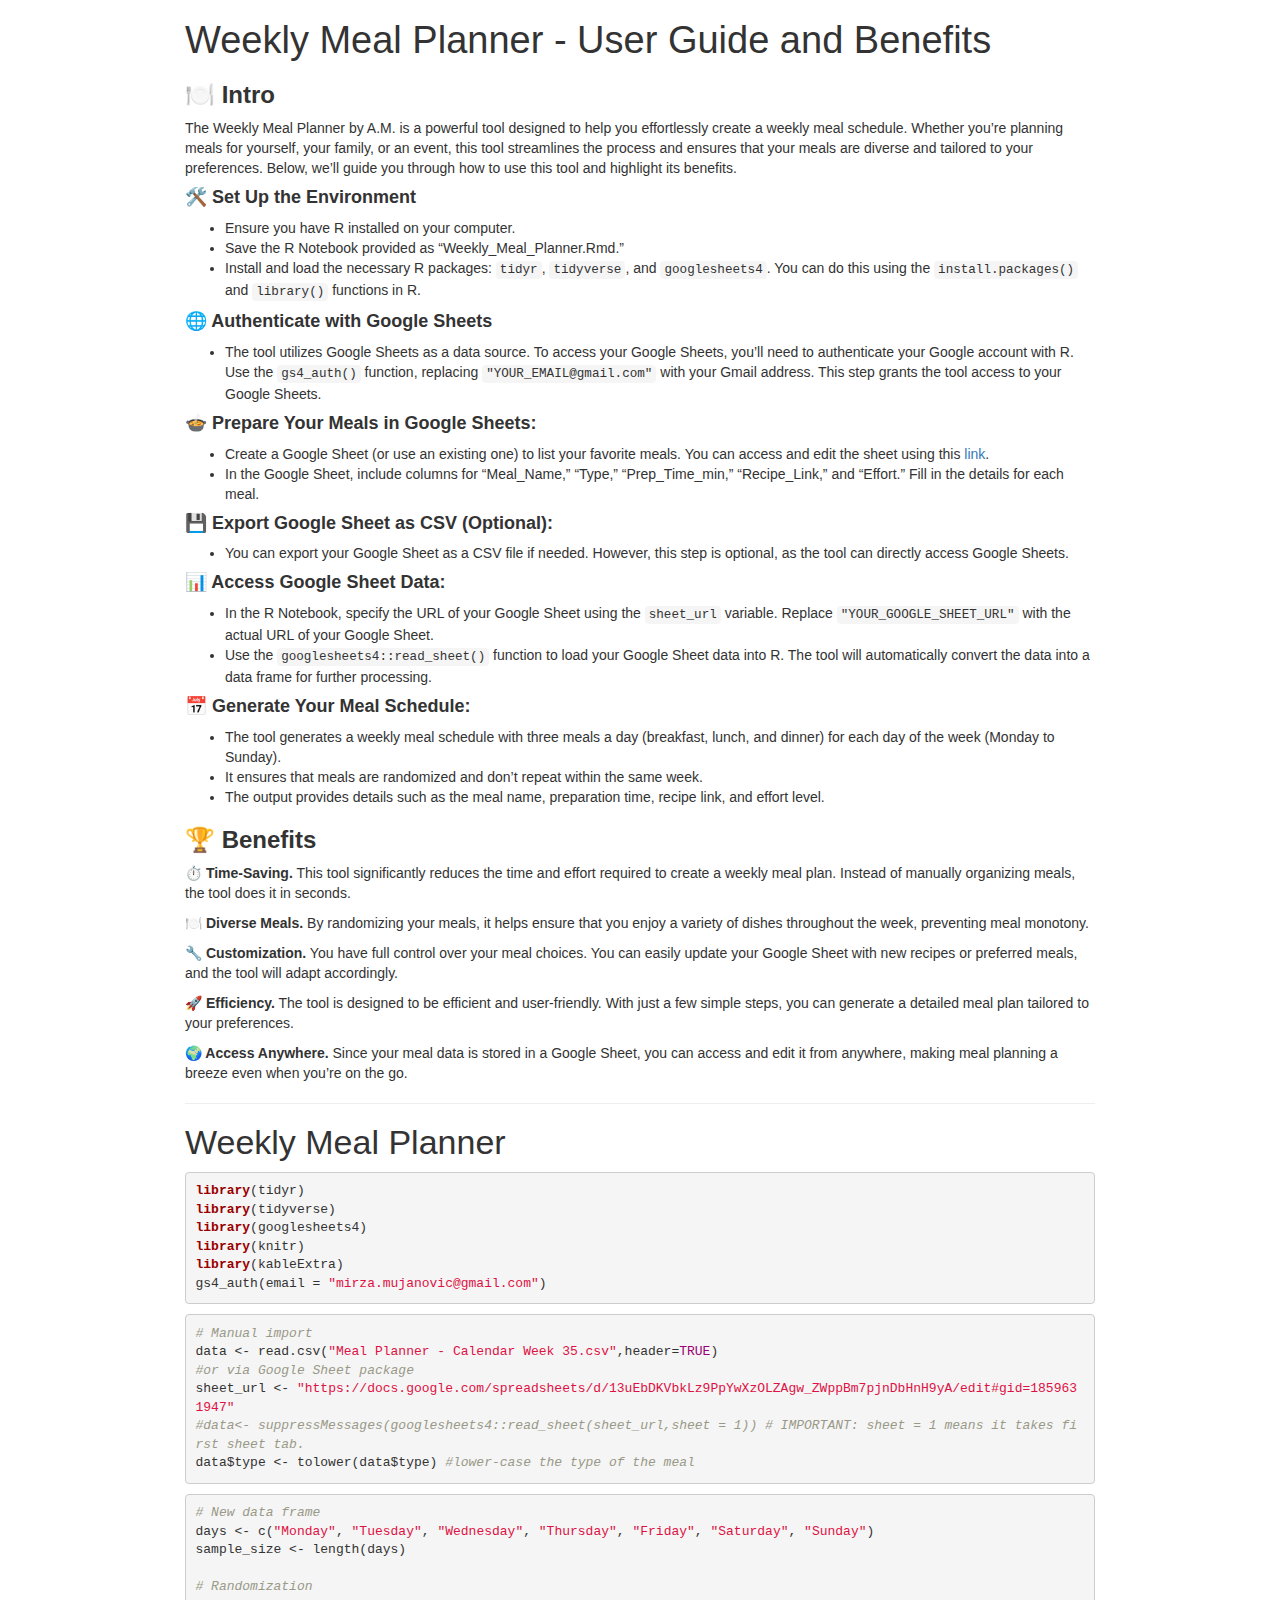
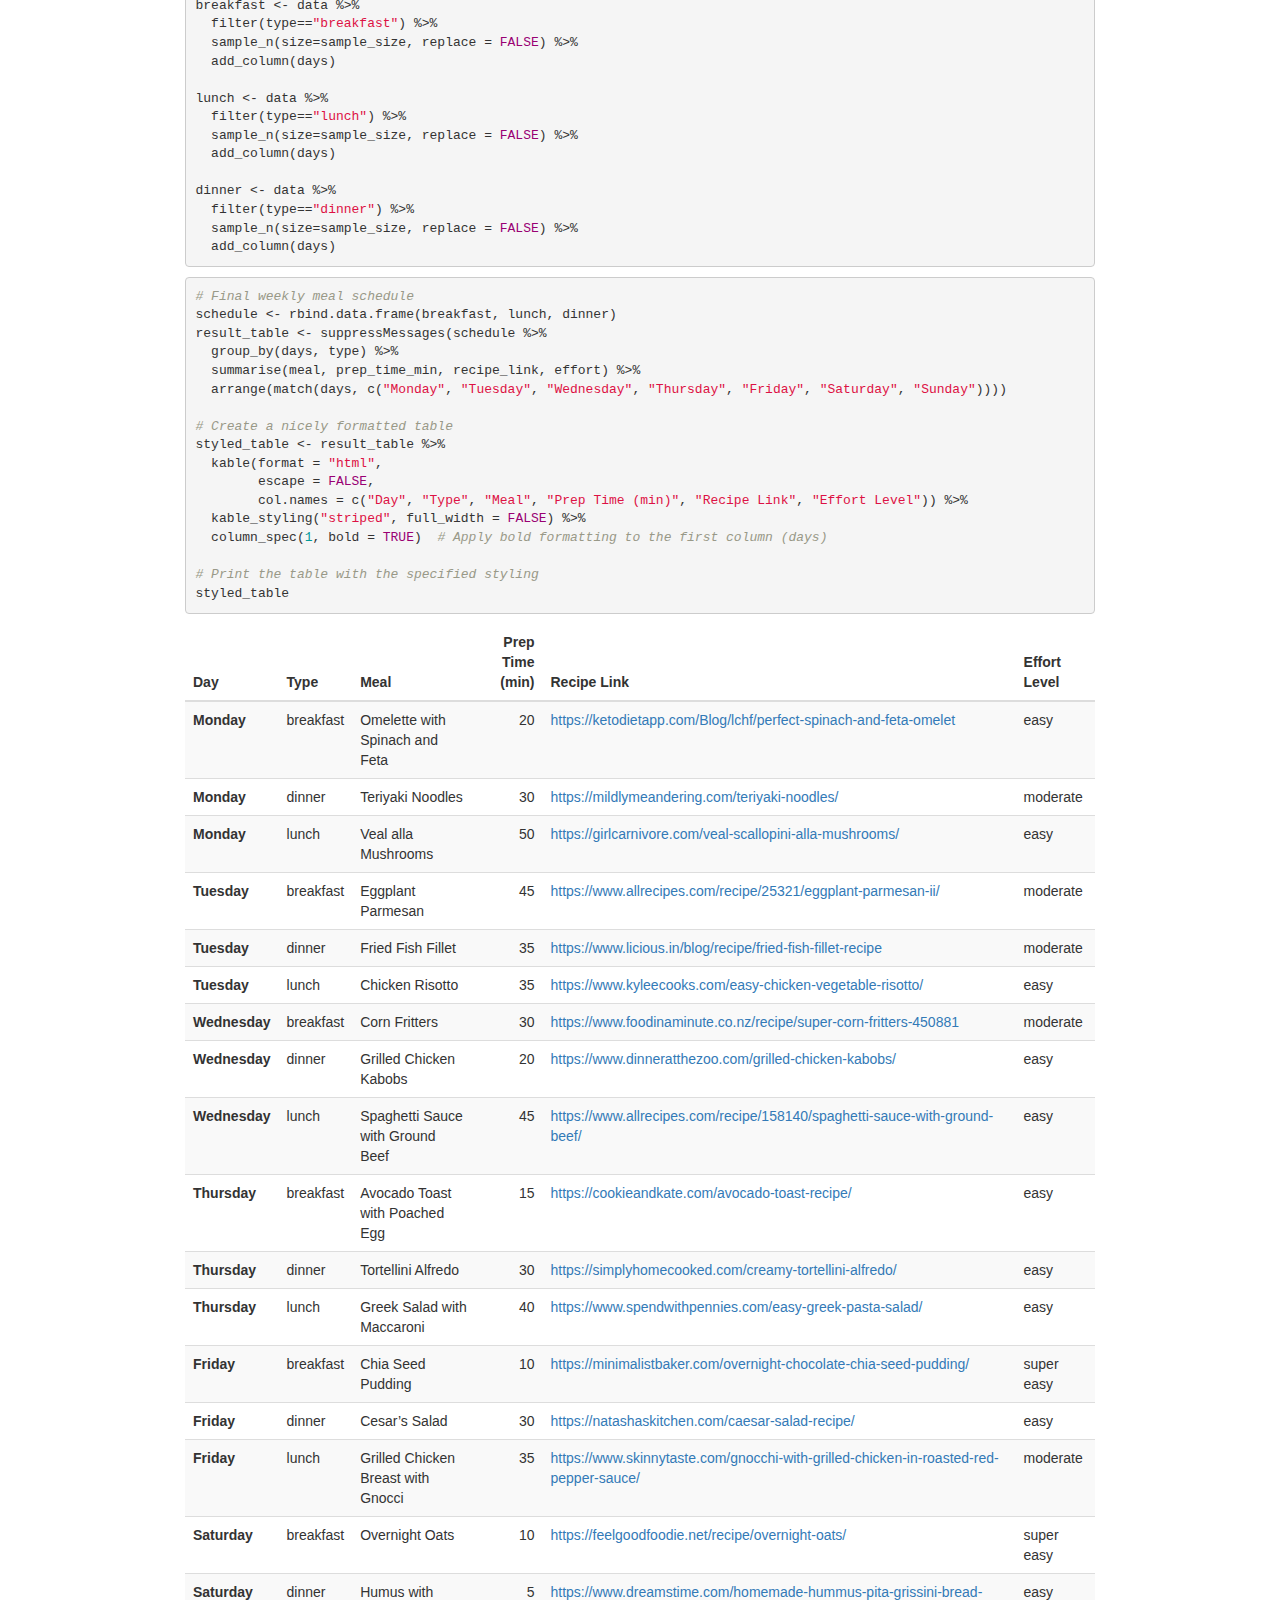
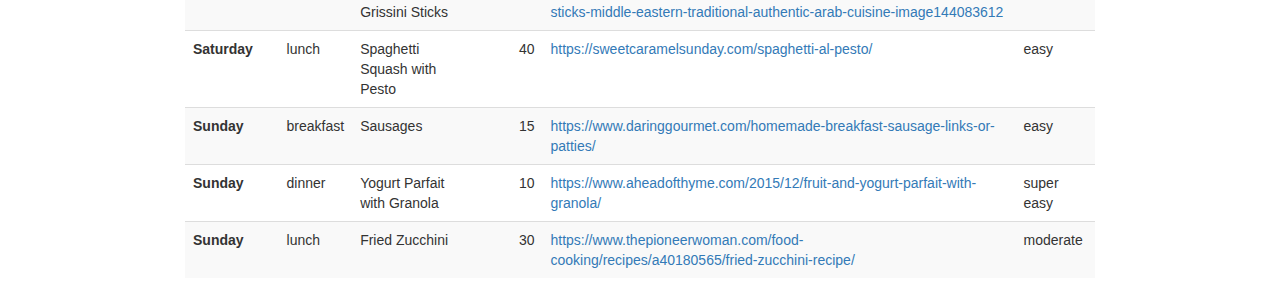
==== index.html @ a5f1bc2e "update" ====
<!DOCTYPE html>

<html>

<head>

<meta charset="utf-8" />
<meta name="generator" content="pandoc" />
<meta http-equiv="X-UA-Compatible" content="IE=EDGE" />




<title>Weekly Meal Planner - User Guide and Benefits</title>

<script src="[data-uri]"></script>
<script src="[data-uri]"></script>
<meta name="viewport" content="width=device-width, initial-scale=1" />
<link href="data:text/css,html%7Bfont%2Dfamily%3Asans%2Dserif%3B%2Dwebkit%2Dtext%2Dsize%2Dadjust%3A100%25%3B%2Dms%2Dtext%2Dsize%2Dadjust%3A100%25%7Dbody%7Bmargin%3A0%7Darticle%2Caside%2Cdetails%2Cfigcaption%2Cfigure%2Cfooter%2Cheader%2Chgroup%2Cmain%2Cmenu%2Cnav%2Csection%2Csummary%7Bdisplay%3Ablock%7Daudio%2Ccanvas%2Cprogress%2Cvideo%7Bdisplay%3Ainline%2Dblock%3Bvertical%2Dalign%3Abaseline%7Daudio%3Anot%28%5Bcontrols%5D%29%7Bdisplay%3Anone%3Bheight%3A0%7D%5Bhidden%5D%2Ctemplate%7Bdisplay%3Anone%7Da%7Bbackground%2Dcolor%3Atransparent%7Da%3Aactive%2Ca%3Ahover%7Boutline%3A0%7Dabbr%5Btitle%5D%7Bborder%2Dbottom%3A1px%20dotted%7Db%2Cstrong%7Bfont%2Dweight%3A700%7Ddfn%7Bfont%2Dstyle%3Aitalic%7Dh1%7Bmargin%3A%2E67em%200%3Bfont%2Dsize%3A2em%7Dmark%7Bcolor%3A%23000%3Bbackground%3A%23ff0%7Dsmall%7Bfont%2Dsize%3A80%25%7Dsub%2Csup%7Bposition%3Arelative%3Bfont%2Dsize%3A75%25%3Bline%2Dheight%3A0%3Bvertical%2Dalign%3Abaseline%7Dsup%7Btop%3A%2D%2E5em%7Dsub%7Bbottom%3A%2D%2E25em%7Dimg%7Bborder%3A0%7Dsvg%3Anot%28%3Aroot%29%7Boverflow%3Ahidden%7Dfigure%7Bmargin%3A1em%2040px%7Dhr%7Bheight%3A0%3B%2Dwebkit%2Dbox%2Dsizing%3Acontent%2Dbox%3B%2Dmoz%2Dbox%2Dsizing%3Acontent%2Dbox%3Bbox%2Dsizing%3Acontent%2Dbox%7Dpre%7Boverflow%3Aauto%7Dcode%2Ckbd%2Cpre%2Csamp%7Bfont%2Dfamily%3Amonospace%2Cmonospace%3Bfont%2Dsize%3A1em%7Dbutton%2Cinput%2Coptgroup%2Cselect%2Ctextarea%7Bmargin%3A0%3Bfont%3Ainherit%3Bcolor%3Ainherit%7Dbutton%7Boverflow%3Avisible%7Dbutton%2Cselect%7Btext%2Dtransform%3Anone%7Dbutton%2Chtml%20input%5Btype%3Dbutton%5D%2Cinput%5Btype%3Dreset%5D%2Cinput%5Btype%3Dsubmit%5D%7B%2Dwebkit%2Dappearance%3Abutton%3Bcursor%3Apointer%7Dbutton%5Bdisabled%5D%2Chtml%20input%5Bdisabled%5D%7Bcursor%3Adefault%7Dbutton%3A%3A%2Dmoz%2Dfocus%2Dinner%2Cinput%3A%3A%2Dmoz%2Dfocus%2Dinner%7Bpadding%3A0%3Bborder%3A0%7Dinput%7Bline%2Dheight%3Anormal%7Dinput%5Btype%3Dcheckbox%5D%2Cinput%5Btype%3Dradio%5D%7B%2Dwebkit%2Dbox%2Dsizing%3Aborder%2Dbox%3B%2Dmoz%2Dbox%2Dsizing%3Aborder%2Dbox%3Bbox%2Dsizing%3Aborder%2Dbox%3Bpadding%3A0%7Dinput%5Btype%3Dnumber%5D%3A%3A%2Dwebkit%2Dinner%2Dspin%2Dbutton%2Cinput%5Btype%3Dnumber%5D%3A%3A%2Dwebkit%2Douter%2Dspin%2Dbutton%7Bheight%3Aauto%7Dinput%5Btype%3Dsearch%5D%7B%2Dwebkit%2Dbox%2Dsizing%3Acontent%2Dbox%3B%2Dmoz%2Dbox%2Dsizing%3Acontent%2Dbox%3Bbox%2Dsizing%3Acontent%2Dbox%3B%2Dwebkit%2Dappearance%3Atextfield%7Dinput%5Btype%3Dsearch%5D%3A%3A%2Dwebkit%2Dsearch%2Dcancel%2Dbutton%2Cinput%5Btype%3Dsearch%5D%3A%3A%2Dwebkit%2Dsearch%2Ddecoration%7B%2Dwebkit%2Dappearance%3Anone%7Dfieldset%7Bpadding%3A%2E35em%20%2E625em%20%2E75em%3Bmargin%3A0%202px%3Bborder%3A1px%20solid%20silver%7Dlegend%7Bpadding%3A0%3Bborder%3A0%7Dtextarea%7Boverflow%3Aauto%7Doptgroup%7Bfont%2Dweight%3A700%7Dtable%7Bborder%2Dspacing%3A0%3Bborder%2Dcollapse%3Acollapse%7Dtd%2Cth%7Bpadding%3A0%7D%40media%20print%7B%2A%2C%3Aafter%2C%3Abefore%7Bcolor%3A%23000%21important%3Btext%2Dshadow%3Anone%21important%3Bbackground%3A0%200%21important%3B%2Dwebkit%2Dbox%2Dshadow%3Anone%21important%3Bbox%2Dshadow%3Anone%21important%7Da%2Ca%3Avisited%7Btext%2Ddecoration%3Aunderline%7Da%5Bhref%5D%3Aafter%7Bcontent%3A%22%20%28%22%20attr%28href%29%20%22%29%22%7Dabbr%5Btitle%5D%3Aafter%7Bcontent%3A%22%20%28%22%20attr%28title%29%20%22%29%22%7Da%5Bhref%5E%3D%22javascript%3A%22%5D%3Aafter%2Ca%5Bhref%5E%3D%22%23%22%5D%3Aafter%7Bcontent%3A%22%22%7Dblockquote%2Cpre%7Bborder%3A1px%20solid%20%23999%3Bpage%2Dbreak%2Dinside%3Aavoid%7Dthead%7Bdisplay%3Atable%2Dheader%2Dgroup%7Dimg%2Ctr%7Bpage%2Dbreak%2Dinside%3Aavoid%7Dimg%7Bmax%2Dwidth%3A100%25%21important%7Dh2%2Ch3%2Cp%7Borphans%3A3%3Bwidows%3A3%7Dh2%2Ch3%7Bpage%2Dbreak%2Dafter%3Aavoid%7D%2Enavbar%7Bdisplay%3Anone%7D%2Ebtn%3E%2Ecaret%2C%2Edropup%3E%2Ebtn%3E%2Ecaret%7Bborder%2Dtop%2Dcolor%3A%23000%21important%7D%2Elabel%7Bborder%3A1px%20solid%20%23000%7D%2Etable%7Bborder%2Dcollapse%3Acollapse%21important%7D%2Etable%20td%2C%2Etable%20th%7Bbackground%2Dcolor%3A%23fff%21important%7D%2Etable%2Dbordered%20td%2C%2Etable%2Dbordered%20th%7Bborder%3A1px%20solid%20%23ddd%21important%7D%7D%40font%2Dface%7Bfont%2Dfamily%3A%27Glyphicons%20Halflings%27%3Bsrc%3Aurl%28data%3Aapplication%2Fvnd%2Ems%2Dfontobject%3Bbase64%2Cn04AAEFNAAACAAIABAAAAAAABQAAAAAAAAABAJABAAAEAExQAAAAAAAAAAIAAAAAAAAAAAEAAAAAAAAAJxJ%[base64]%2FSEdmjKHUbyow8ATBE40IvWA3vTu8LiABDQ%2BpexwUMcm1SMnNryctQSiI1K5ZnbOlXKmnVV5YvRe6RnNMFNCOs1KNVpn6yZhCJkRtVRNzEufeIq7HgSrcx4S8h%2Fv4vnrrKc6oCNxmSk2uKlZQHBii6iKFoH0746ThvkO1kJHlxjrkxs%2BLWORaDQBEtiYJIR5IB9Bi1UyL4Rmr0BNigNkMzlKQmnofBHviqVzUxwdMb3NdCn69hy%2BpRYVKGVS%2F1tnsqv4LL7wCCPZZAZPT4aCShHjHJVNuXbmMrY5LeQaGnvAkXlVrJgKRAUdFjrWEah9XebPeQMj7KS7DIBAFt8ycgC5PLGUOHSE3ErGZCiViNLL5ZARfywnCoZaKQCu6NuFX42AEeKtKUGnr%2FCm2Cy8tpFhBPMW5Fxi4Qm4TkDWh4IWFDClhU2hRWosUWqcKLlgyXB%2BlSHaWaHiWlBAR8SeSgSPCQxdVQgzUixWKSTrIQEbU94viDctkvX%2BVSjJuUmV8L4CXShI11esnp0pjWNZIyxKHS4wVQ2ime1P4RnhvGw0aDN1OLAXGERsB7buFpFGGBAre4QEQR0HOIO5oYH305G%2BKspT%2FFupEGGafCCwxSe6ZUa%2B073rXHnNdVXE6eWvibUS27XtRzkH838mYLMBmYysZTM0EM3A1fbpCBYFccN1B%2FEnCYu%2FTgCGmr7bMh8GfYL%2BBfcLvB0gRagC09w9elfldaIy%2FhNCBLRgBgtCC7jAF63wLSMAfbfAlEggYU0bUA7ACCJmTDpEmJtI78w4%2FBO7dN7JR7J7ZvbYaUbaILSQsRBiF3HGk5fEg6p9unwLvn98r%2BvnsV%2B372uf1xBLq4qU%2F45fTuqaAP%2BpssmCCCTF0mhEow8ZXZOS8D7Q85JsxZ%2BAzok7B7O%2Ff6J8AzYBySZQB%2FQHYUSA%2BEeQhEWiS6AIQzgcsDiER4MjgMBAWDV4AgQ3g1eBgIdweCQmCjJEMkJ%2BPKRWyFHHmg1Wi%2F6xzUgA0LREoKJChwnQa9B%2B5RQZRB3IlBlkAnxyQNaANwHMowzlYSMCBgnbpzvqpl0iTJNCQidDI9ZrSYNIRBhHtUa5YHMHxyGEik9hDE0AKj72AbTCaxtHPUaKZdAZSnQTyjGqGLsmBStCejApUhg4uBMU6mATujEl%2BKdDPbI6Ag4vLr%2BhjY6lbjBeoLKnZl0UZgRX8gTySOeynZVz1wOq7e1hFGYIq%2BMhrGxDLak0PrwYzSXtcuyhXEhwOYofiW%2BEcI%2Fjw8P6IY6ed%2BetAbuqKp5QIapT77LnAe505lMuqL79a0ut4rWexzFttsOsLDy7zvtQzcq3U1qabe7tB0wHWVXji%2BzDbo8x8HyIRUbXnwUcklFv51fvTymiV%2BMXLSmGH9d9%2BaXpD5X6lao41anWGig7IwIdnoBY2ht%2FpO9mClLo4NdXHAsefqWUKlXJkbqPOFhMoR4aiA1BXqhRNbB2Xwi%2B7u%2FjpAoOpKJ0UX24EsrzMfHXViakCNcKjBxuQX8BO0ZqjJ3xXzf%2B61t2VXOSgJ8xu65QKgtN6FibPmPYsXbJRHHqbgATcSZxBqGiDiU4NNNsYBsKD0MIP%2FOfKnlk%2FLkaid%[base64]%2FgFtuW0wR4cgd%2BZKesSV7QkNE2kw6AV4hoIuC02LGmTomyf8PiO6CZzOTLTPQ%2BHW06H%2Btx%2BbQ8LmDYg1pTFrp2oJXgkZTyeRJZM0C8aE2LpFrNVDuhARsN543%2FFV6klQ6Tv1OoZGXLv0igKrl%2FCmJxRmX7JJbJ998VSIPQRyDBICzl4JJlYHbdql30NvYcOuZ7a10uWRrgoieOdgIm4rlq6vNOQBuqESLbXG5lzdJGHw2m0sDYmODXbYGTfSTGRKpssTO95fothJCjUGQgEL4yKoGAF%2F0SrpUDNn8CBgBcSDQByAeNkCXp4S4Ro2Xh4OeaGRgR66PVOsU8bc6TR5%[base64]%2F1SgRCJ1dk4UdBT7OoyuNgLs0oCd8RnrEIb6QdMxT2QjD4zMrJkfgx5aDMcA4orsTtKCqWb%2FVeyceqa5OGSmB28YwH4rFbkQaLoUN8OQQYnD3w2eXpI4ScQfbCUZiJ4yMOIKLyyTc7BQ4uXUw6Ee6%2FxM%2B4Y67ngNBknxIPwuppgIhFcwJyr6EIj%2BLzNj%2FmfR2vhhRlx0BILZoAYruF0caWQ7YxO66UmeguDREAFHYuC7HJviRgVO6ruJH59h%2FC%2FPkgSle8xNzZJULLWq9JMDTE2fjGE146a1Us6PZDGYle6ldWRqn%2FpdpgHKNGrGIdkRK%2BKPETT9nKT6kLyDI8xd9A1FgWmXWRAIHwZ37WyZHOVyCadJEmMVz0MadMjDrPho%2BEIochkVC2xgGiwwsQ6DMv2P7UXqT4x7CdcYGId2BJQQa85EQKmCmwcRejQ9Bm4oATENFPkxPXILHpMPUyWTI5rjNOsIlmEeMbcOCEqInpXACYQ9DDxmFo9vcmsDblcMtg4tqBerNngkIKaFJmrQAPnq1dEzsMXcwjcHdfdCibcAxxA%2Bq%2Fj9m3LM%2FO7WJka4tSidVCjsvo2lQ%2F2ewyoYyXwAYyr2PlRoR5MpgVmSUIrM3PQxXPbgjBOaDQFIyFMJvx3Pc5RSYj12ySVF9fwFPQu2e2KWVoL9q3Ayv3IzpGHUdvdPdrNUdicjsTQ2ISy7QU3DrEytIjvbzJnAkmANXjAFERA0MUoPF3%2F5KFmW14bBNOhwircYgMqoDpUMcDtCmBE82QM2YtdjVLB4kBuKho%2FbcwQdeboqfQartuU3CsCf%2BcXkgYAqp%2F0Ee3RorAZt0AvvOCSI4JICIlGlsV0bsSid%2FNIEALAAzb6HAgyWHBps6xAOwkJIGcB82CxRQq4sJf3FzA70A%2BTRqcqjEMETCoez3mkPcpnoALs0ugJY8kQwrC%[base64]%2FWDHA60cYFaI%2FPjpzquUqdaYGcIq%2BmLez3WLFFCtNBN2QJcrlcoELgiPku5R5dSlJFaCEqEZle1AQzAKC%2B1SotMcBNyQUFuRHRF6OlimSBgjZeTBCwLyc6A%2BP%2FoFRchXTz5ADknYJHxzrJ5pGuIKRQISU6WyKTBBjD8WozmVYWIsto1AS5rxzKlvJu4E%2FvwOiKxRtCWsDM%2BeTHUrmwrCK5BIfMzGkD%2B0Fk5LzBs0jMYXktNDblB06LMNJ09U8pzSLmo14MS0OMjcdrZ31pyQqxJJpRImlSvfYAK8inkYU52QY2FPEVsjoWewpwhRp5yAuNpkqhdb7ku9Seefl2D0B8SMTFD90xi4CSOwwZy9IKkpMtI3FmFUg3%2FkFutpQGNc3pCR7gvC4sgwbupDu3DyEN%2BW6YGLNM21jpB49irxy9BSlHrVDlnihGKHwPrbVFtc%2Bh1rVQKZduxIyojccZIIcOCmhEnC7UkY68WXKQgLi2JCDQkQWJRQuk60hZp0D3rtCTINSeY9Ej2kIKYfGxwOs4j9qMM7fYZiipzgcf7TamnehqdhsiMiCawXnz4xAbyCkLAx5EGbo3Ax1u3dUIKnTxIaxwQTHehPl3V491H0%2BbC5zgpGz7Io%2BmjdhKlPJ01EeMpM7UsRJMi1nGjmJg35i6bQBAAxjO%2FENJubU2mg3ONySEoWklCwdABETcs7ck3jgiuU9pcKKpbgn%2B3YlzV1FzIkB6pmEDOSSyDfPPlQskznctFji0kpgZjW5RZe6x9kYT4KJcXg0bNiCyif%2BpZACCyRMmYsfiKmN9tSO65F0R2OO6ytlEhY5Sj6uRKfFxw0ijJaAx%2Fk3QgnAFSq27%2F2i4GEBA%2BUvTJKK%2F9eISNvG46Em5RZfjTYLdeD8kdXHyrwId%2FDQZUaMCY4gGbke2C8vfjgV%2FY9kkRQOJIn%2FxM9INZSpiBnqX0Q9GlQPpPKAyO5y%2BW5NMPSRdBCUlmuxl40ZfMCnf2Cp044uI9WLFtCi4YVxKjuRCOBWIb4XbIsGdbo4qtMQnNOQz4XDSui7W%2FN6l54qOynCqD3DpWQ%2BmpD7C40D8BZEWGJX3tlAaZBMj1yjvDYKwCJBa201u6nBKE5UE%2B7QSEhCwrXfbRZylAaAkplhBWX50dumrElePyNMRYUrC99UmcSSNgImhFhDI4BXjMtiqkgizUGCrZ8iwFxU6fQ8GEHCFdLewwxYWxgScAYMdMLmcZR6b7rZl95eQVDGVoUKcRMM1ixXQtXNkBETZkVVPg8LoSrdetHzkuM7DjZRHP02tCxA1fmkXKF3VzfN1pc1cv%2F8lbTIkkYpqKM9VOhp65ktYk%2BQ46myFWBapDfyWUCnsnI00QTBQmuFjMZTcd0V2NQ768Fhpby04k2IzNR1wKabuGJqYWwSly6ocMFGTeeI%2BejsWDYgEvr66QgqdcIbFYDNgsm0x9UHY6SCd5%2B7tpsLpKdvhahIDyYmEJQCqMqtCF6UlrE5GXRmbu%[base64]%2FiOmsLtHSWNUWEGk9hScMPShasUA1AcHOtRZlqMeQ0OzYS9vQvYUjOLrzP07BUAFikcJNMi7gIxEw4pL1G54TcmmmoAQ5s7TGWErJZ2Io4yQ0ljRYhL8H5e62oDtLF8aDpnIvZ5R3GWJyAugdiiJW9hQAVTsnCBHhwu7rkBlBX6r3b7ejEY0k5GGeyKv66v%2B6dg7mcJTrWHbtMywbedYqCQ0FPwoytmSWsL8WTtChZCKKzEF7vP6De4x2BJkkniMgSdWhbeBSLtJZR9CTHetK1xb34AYIJ37OegYIoPVbXgJ%2FqDQK%2BbfCtxQRVKQu77WzOoM6SGL7MaZwCGJVk46aImai9fmam%2BWpHG%2B0BtQPWUgZ7RIAlPq6lkECUhZQ2gqWkMYKcYMYaIc4gYCDFHYa2d1nzp3%2BJ1eCBay8IYZ0wQRKGAqvCuZ%2FUgbQPyllosq%2BXtfKIZOzmeJqRazpmmoP%2F76YfkjzV2NlXTDSBYB04SVlNQsFTbGPk1t%2FI4Jktu0XSgifO2ozFOiwd%2F0SssJDn0dn4xqk4GDTTKX73%2FwQyBLdqgJ%2BWx6AQaba3BA9CKEzjtQYIfAsiYamapq80LAamYjinlKXUkxdpIDk0puXUEYzSalfRibAeDAKpNiqQ0FTwoxuGYzRnisyTotdVTclis1LHRQCy%2FqqL8oUaQzWRxilq5Mi0IJGtMY02cGLD69vGjkj3p6pGePKI8bkBv5evq8SjjyU04vJR2cQXQwSJyoinDsUJHCQ50jrFTT7yRdbdYQMB3MYCb6uBzJ9ewhXYPAIZSXfeEQBZZ3GPN3Nbhh%2FwkvAJLXnQMdi5NYYZ5GHE400GS5rXkOZSQsdZgIbzRnF9ueLnsfQ47wHAsirITnTlkCcuWWIUhJSbpM3wWhXNHvt2xUsKKMpdBSbJnBMcihkoDqAd1Zml%2FR4yrzow1Q2A5G%2Bkzo%2FRhRxQS2lCSDRV8LlYLBOOoo1bF4jwJAwKMK1tWLHlu9i0j4Ig8qVm6wE1DxXwAwQwsaBWUg2pOOol2dHxyt6npwJEdLDDVYyRc2D0HbcbLUJQj8gPevQBUBOUHXPrsAPBERICpnYESeu2OHotpXQxRGlCCtLdIsu23MhZVEoJg8Qumj%2FUMMc34IBqTKLDTp76WzL%2FdMjCxK7MjhiGjeYAC%2Fkj%2FjY%2FRde7hpSM1xChrog6yZ7OWTuD56xBJnGFE%2BpT2ElSyCnJcwVzCjkqeNLfMEJqKW0G7OFIp0G%2B9mh50I9o8k1tpCY0xYqFNIALgIfc2me4n1bmJnRZ89oepgLPT0NTMLNZsvSCZAc3TXaNB07vail36%2FdBySis4m9%2FDR8izaLJW6bWCkVgm5T%2Bius3ZXq4xI%2BGnbveLbdRwF2mNtsrE0JjYc1AXknCOrLSu7Te%2Fr4dPYMCl5qtiHNTn%2BTPbh1jCBHH%2BdMJNhwNgs3nT%2BOhQoQ0vYif56BMG6WowAcHR3DjQolxLzyVekHj00PBAaW7IIAF1EF%2BuRIWyXjQMAs2chdpaKPNaB%2BkSezYt0%2BCA04sOg5vx8Fr7Ofa9sUv87h7SLAUFSzbetCCZ9pmyLt6l6%2FTzoA1%2FZBG9bIUVHLAbi%2FkdBFgYGyGwRQGBpkqCEg2ah9UD6EedEcEL3j4y0BQQCiExEnocA3SZboh%2Bepgd3YsOkHskZwPuQ5OoyA0fTA5AXrHcUOQF%2BzkJHIA7PwCDk1gGVmGUZSSoPhNf%2BTklauz98QofOlCIQ%2FtCD4dosHYPqtPCXB3agggQQIqQJsSkB%2Bqn0rkQ1toJjON%2FOtCIB9RYv3PqRA4C4U68ZMlZn6BdgEvi2ziU%2BTQ6NIw3ej%2BAtDwMGEZk7e2IjxUWKdAxyaw9OCwSmeADTPPleyk6UhGDNXQb%2B%2BW6Uk4q6F7%2Frg6WVTo82IoCxSIsFDrav4EPHphD3u4hR53WKVvYZUwNCCeM4PMBWzK%2BEfIthZOkuAwPo5C5jgoZgn6dUdvx5rIDmd58cXXdKNfw3l%2BwM2UjgrDJeQHhbD7HW2QDoZMCujgIUkk5Fg8VCsdyjOtnGRx8wgKRPZN5dR0zPUyfGZFVihbFRniXZFOZGKPnEQzU3AnD1KfR6weHW2XS6KbPJxUkOTZsAB9vTVp3Le1F8q5l%2BDMcLiIq78jxAImD2pGFw0VHfRatScGlK6SMu8leTmhUSMy8Uhdd6xBiH3Gdman4tjQGLboJfqz6fL2WKHTmrfsKZRYX6BTDjDldKMosaSTLdQS7oDisJNqAUhw1PfTlnacCO8vl8706Km1FROgLDmudzxg%2BEWTiArtHgLsRrAXYWdB0NmToNCJdKm0KWycZQqb%2BMw76Qy29iQ5up%2FX7oyw8QZ75kP5F6iJAJz6KCmqxz8fEa%2FxnsMYcIO%2FvEkGRuMckhr4rIeLrKaXnmIzlNLxbFspOphkcnJdnz%2FChp%2FVlpj2P7jJQmQRwGnltkTV5dbF9fE3%2FfxoSqTROgq9wFUlbuYzYcasE0ouzBo%2BdDCDzxKAfhbAZYxQiHrLzV2iVexnDX%2FQnT1fsT%2Fxuhu1ui5qIytgbGmRoQkeQooO8eJNNZsf0iALur8QxZFH0nCMnjerYQqG1pIfjyVZWxhVRznmmfLG00BcBWJE6hzQWRyFknuJnXuk8A5FRDCulwrWASSNoBtR%2BCtGdkPwYN2o7DOw%2FVGlCZPusRBFXODQdUM5zeHDIVuAJBLqbO%2Ff9Qua%2BpDqEPk230Sob9lEZ8BHiCorjVghuI0lI4JDgHGRDD%2FprQ84B1pVGkIpVUAHCG%2Biz3Bn3qm2AVrYcYWhock4jso5%2BJ7HfHVj4WMIQdGctq3psBCVVzupQOEioBGA2Bk%2BUILT7%2BVoX5mdxxA5fS42gISQVi%2FHTzrgMxu0fY6hE1ocUwwbsbWcezrY2n6S8%2F6cxXkOH4prpmPuFoikTzY7T85C4T2XYlbxLglSv2uLCgFv8Quk%2FwdesUdWPeHYIH0R729JIisN9Apdd4eB10aqwXrPt%2BSu9mA8k8n1sjMwnfsfF2j3jMUzXepSHmZ%2FBfqXvzgUNQQWOXO8YEuFBh4QTYCkOAPxywpYu1VxiDyJmKVcmJPGWk%2Fgc3Pov02StyYDahwmzw3E1gYC9wkupyWfDqDSUMpCTH5e5N8B%2F%2FlHiMuIkTNw4USHrJU67bjXGqNav6PBuQSoqTxc8avHoGmvqNtXzIaoyMIQIiiUHIM64cXieouplhNYln7qgc4wBVAYR104kO%2BCvKqsg4yIUlFNThVUAKZxZt1XA34h3TCUUiXVkZ0w8Hh2R0Z5L0b4LZvPd%2Fp1gi%2F07h8qfwHrByuSxglc9cI4QIg2oqvC%2Fqm0i7tjPLTgDhoWTAKDO2ONW5oe%2B%2FeKB9vZB8K6C25yCZ9RFVMnb6NRdRjyVK57CHHSkJBfnM2%2Fj4ODUwRkqrtBBCrDsDpt8jhZdXoy%2F1BCqw3sSGhgGGy0a5Jw6BP%2FTExoCmNFYjZl248A0osgPyGEmRA%2BfAsqPVaNAfytu0vuQJ7rk3J4kTDTR2AlCHJ5cls26opZM4w3jMULh2YXKpcqGBtuleAlOZnaZGbD6DHzMd6i2oFeJ8z9XYmalg1Szd%2FocZDc1C7Y6vcALJz2lYnTXiWEr2wawtoR4g3jvWUU2Ngjd1cewtFzEvM1NiHZPeLlIXFbBPawxNgMwwAlyNSuGF3zizVeOoC9bag1qRAQKQE%2FEZBWC2J8mnXAN2aTBboZ7HewnObE8CwROudZHmUM5oZ%2FUgd%2FJZQK8lvAm43uDRAbyW8gZ%2BZGq0EVerVGUKUSm%2FIdn8AQHdR4m7bue88WBwft9mSCeMOt1ncBwziOmJYI2ZR7ewNMPiCugmSsE4EyQ%2BQATJG6qORMGd4snEzc6B4shPIo4G1T7PgSm8PY5eUkPdF8JZ0VBtadbHXoJgnEhZQaODPj2gpODKJY5Yp4DOsLBFxWbvXN755KWylJm%2BoOd4zEL9Hpubuy2gyyfxh8oEfFutnYWdfB8PdESLWYvSqbElP9qo3u6KTmkhoacDauMNNjj0oy40DFV7Ql0aZj77xfGl7TJNHnIwgqOkenruYYNo6h724%2BzUQ7%2BvkCpZB%2BpGA562hYQiDxHVWOq0oDQl%2FQsoiY%2BcuI7iWq%2FZIBtHcXJ7kks%2Bh2fCNUPA82BzjnqktNts%2BRLdk1VSu%2BtqEn7QZCCsvEqk6FkfiOYkrsw092J8jsfIuEKypNjLxrKA9kiA19mxBD2suxQKCzwXGws7kEJvlhUiV9tArLIdZW0IORcxEzdzKmjtFhsjKy%2F44XYXdI5noQoRcvjZ1RMPACRqYg2V1%2BOwOepcOknRLLFdYgTkT5UApt%2FJhLM3jeFYprZV%2BZow2g8fP%2BU68hkKFWJj2yBbKqsrp25xkZX1DAjUw52IMYWaOhab8Kp05VrdNftqwRrymWF4OQSjbdfzmRZirK8FMJELEgER2PHjEAN9pGfLhCUiTJFbd5LBkOBMaxLr%2FA1SY9dXFz4RjzoU9ExfJCmx%2FI9FKEGT3n2cmzl2X42L3Jh%2BAbQq6sA%2BSs1kitoa4TAYgKHaoybHUDJ51oETdeI%2F9ThSmjWGkyLi5QAGWhL0BG1UsTyRGRJOldKBrYJeB8ljLJHfATWTEQBXBDnQexOHTB%2BUn44zExFE4vLytcu5NwpWrUxO%2F0ZICUGM7hGABXym0V6ZvDST0E370St9MIWQOTWngeoQHUTdCJUP04spMBMS8LSker9cReVQkULFDIZDFPrhTzBl6sed9wcZQTbL%2BBDqMyaN3RJPh%2Fanbx%2BIv%2BqgQdAa3M9Z5JmvYlh4qop%2BHo1F1W5gbOE9YKLgAnWytXElU4G8GtW47lhgFE6gaSs%2Bgs37sFvi0PPVvA5dnCBgILTwoKd%2F%2BDoL9F6inlM7H4rOTzD79KJgKlZO%2FZgt22UsKhrAaXU5ZcLrAglTVKJEmNJvORGN1vqrcfSMizfpsgbIe9zno%2BgBoKVXgIL%2FVI8dB1O5o%2FR3Suez%2FgD7M781ShjKpIIORM%2FnxG%2BjjhhgPwsn2IoXsPGPqYHXA63zJ07M2GPEykQwJBYLK808qYxuIew4frk52nhCsnCYmXiR6CuapvE1IwRB4%2FQftDbEn%2BAucIr1oxrLabRj9q4ae0%2BfXkHnteAJwXRbVkR0mctVSwEbqhJiMSZUp9DNbEDMmjX22m3ABpkrPQQTP3S1sib5pD2VRKRd%2BeNAjLYyT0hGrdjWJZy24OYXRoWQAIhGBZRxuBFMjjZQhpgrWo8SiFYbojcHO8V5DyscJpLTHyx9Fimassyo5U6WNtquUMYgccaHY5amgR3PQzq3ToNM5ABnoB9kuxsebqmYZm0R9qxJbFXCQ1UPyFIbxoUraTJFDpCk0Wk9GaYJKz%2F6oHwEP0Q14lMtlddQsOAU9zlYdMVHiT7RQP3XCmWYDcHCGbVRHGnHuwzScA0BaSBOGkz3lM8CArjrBsyEoV6Ys4qgDK3ykQQPZ3hCRGNXQTNNXbEb6tDiTDLKOyMzRhCFT%2BmAUmiYbV3YQVqFVp9dorv%2BTsLeCykS2b5yyu8AV7IS9cxcL8z4Kfwp%2BxJyYLv1OsxQCZwTB4a8BZ%2F5EdxTBJthApqyfd9u3ifr%2FWILTqq5VqgwMT9SOxbSGWLQJUUWCVi4k9tho9nEsbUh7U6NUsLmkYFXOhZ0kmamaJLRNJzSj%2Fqn4Mso6zb6iLLBXoaZ6AqeWCjHQm2lztnejYYM2eubnpBdKVLORZhudH3JF1waBJKA9%2BW8EhMj3Kzf0L4vi4k6RoHh3Z5YgmSZmk6ns4fjScjAoL8GoOECgqgYEBYUGFVO4FUv4%2FYtowhEmTs0vrvlD%2FCrisnoBNDAcUi%2FteY7OctFlmARQzjOItrrlKuPO6E2Ox93L4O%2F4DcgV%2FdZ7qR3VBwVQxP1GCieA4RIpweYJ5FoYrHxqRBdJjnqbsikA2Ictbb8vE1GYIo9dacK0REgDX4smy6GAkxlH1yCGGsk%2BtgiDhNKuKu3yNrMdxafmKTF632F8Vx4BNK57GvlFisrkjN9WDAtjsWA0ENT2e2nETUb%2Fn7qwhvGnrHuf5bX6Vh%2Fn3xffU3PeHdR%2BFA92i6ufT3AlyAREoNDh6chiMWTvjKjHDeRhOa9YkOQRq1vQXEMppAQVwHCuIcV2g5rBn6GmZZpTR7vnSD6ZmhdSl176gqKTXu5E%2BYbfL0adwNtHP7dT7t7b46DVZIkzaRJOM%2BS6KcrzYVg%2BT3wSRFRQashjfU18NutrKa%2F7PXbtuJvpIjbgPeqd%2BpjmRw6YKpnANFSQcpzTZgpSNJ6J7uiagAbir%2F8tNXJ%2FOsOnRh6iuIexxrmkIneAgz8QoLmiaJ8sLQrELVK2yn3wOHp57BAZJhDZjTBzyoRAuuZ4eoxHruY1pSb7qq79cIeAdOwin4GdgMeIMHeG%2BFZWYaiUQQyC5b50zKjYw97dFjAeY2I4Bnl105Iku1y0lMA1ZHolLx19uZnRdILcXKlZGQx%2FGdEqSsMRU1BIrFqRcV1qQOOHyxOLXEGcbRtAEsuAC2V4K3p5mFJ22IDWaEkk9ttf5Izb2LkD1MnrSwztXmmD%2FQi%2FEmVEFBfiKGmftsPwVaIoZanlKndMZsIBOskFYpDOq3QUs9aSbAAtL5Dbokus2G4%2FasthNMK5UQKCOhU97oaOYNGsTah%2BjfCKsZnTRn5TbhFX8ghg8CBYt%2FBjeYYYUrtUZ5jVij%2Fop7V5SsbA4mYTOwZ46hqdpbB6Qvq3AS2HHNkC15pTDIcDNGsMPXaBidXYPHc6PJAkRh29Vx8KcgX46LoUQBhRM%2B3SW6Opll%2FwgxxsPgKJKzr5QCmwkUxNbeg6Wj34SUnEzOemSuvS2OetRCO8Tyy%2BQbSKVJcqkia%2BGvDefFwMOmgnD7h81TUtMn%2BmRpyJJ349HhAnoWFTejhpYTL9G8N2nVg1qkXBeoS9Nw2fB27t7trm7d%2FQK7Cr4uoCeOQ7%2F8JfKT77KiDzLImESHw%2F0wf73QeHu74hxv7uihi4fTX%2BXEwAyQG3264dwv17aJ5N335Vt9sdrAXhPOAv8JFvzqyYXwfx8WYJaef1gMl98JRFyl5Mv5Uo%2FoVH5ww5OzLFsiTPDns7fS6EURSSWd%2F92BxMYQ8sBaH%2Bj%2BwthQPdVgDGpTfi%2BJQIWMD8xKqULliRH01rTeyF8x8q%2FGBEEEBrAJMPf25UQwi0b8tmqRXY7kIvNkzrkvRWLnxoGYEJsz8u4oOyMp8cHyaybb1HdMCaLApUE%2B%2F7xLIZGP6H9xuSEXp1zLIdjk5nBaMuV%2FyTDRRP8Y2ww5RO6d2D94o%2B6ucWIqUAvgHIHXhZsmDhjVLczmZ3ca0Cb3PpKwt2UtHVQ0BgFJsqqTsnzZPlKahRUkEu4qmkJt%2Bkqdae76ViWe3STan69yaF9%2BfESD2lcQshLHWVu4ovItXxO69bqC5p1nZLvI8NdQB9s9UNaJGlQ5mG947ipdDA0eTIw%2FA1zEdjWquIsQXXGIVEH0thC5M%2BW9pZe7IhAVnPJkYCCXN5a32HjN6nsvokEqRS44tGIs7s2LVTvcrHAF%2BRVmI8L4HUYk4x%2B67AxSMJKqCg8zrGOgvK9kNMdDrNiUtSWuHFpC8%2Fp5qIQrEo%2FH%2B1l%2F0cAwQ2nKmpWxKcMIuHY44Y6DlkpO48tRuUGBWT0FyHwSKO72Ud%2BtJUfdaZ4CWNijzZtlRa8%2BCkmO%2FEwHYfPZFU%2FhzjFWH7vnzHRMo%2BaF9u8qHSAiEkA2HjoNQPEwHsDKOt6hOoK3Ce%2F%2B%2F9boMWDa44I6FrQhdgS7OnNaSzwxWKZMcyHi6LN4WC6sSj0qm2PSOGBTvDs%2FGWJS6SwEN%2FULwpb4LQo9fYjUfSXRwZkynUazlSpvX9e%2BG2zor8l%2BYaMxSEomDdLHGcD6YVQPegTaA74H8%2BV4WvJkFUrjMLGLlvSZQWvi8%2FQA7yzQ8GPno%2F%2F5SJHRP%2FOqKObPCo81s%2F%2B6WgLqykYpGAgQZhVDEBPXWgU%2FWzFZjKUhSFInufPRiMAUULC6T11yL45ZrRoB4DzOyJShKXaAJIBS9wzLYIoCEcJKQW8GVCx4fihqJ6mshBUXSw3wWVj3grrHQlGNGhIDNNzsxQ3M%2BGWn6ASobIWC%2BLbYOC6UpahVO13Zs2zOzZC8z7FmA05JhUGyBsF4tsG0drcggIFzgg%2Fkpf3%2BCnAXKiMgIE8Jk%2FMhpkc8DUJEUzDSnWlQFme3d0sHZDrg7LavtsEX3cHwjCYA17pMTfx8Ajw9hHscN67hyo%2BRJQ4458RmPywXykkVcW688oVUrQhahpPRvTWPnuI0B%2BSkQu7dCyvLRyFYlC1LG1gRCIvn3rwQeINzZQC2KXq31FaR9UmVV2QeGVqBHjmE%2BVMd3b1fhCynD0pQNhCG6%2FWCDbKPyE7NRQzL3BzQAJ0g09aUzcQA6mUp9iZFK6Sbp%2FYbHjo%2B%2B7%2FWj8S4YNa%2BZdqAw1hDrKWFXv9%2BzaXpf8ZTDSbiqsxnwN%2FCzK5tPkOr4tRh2kY3Bn9JtalbIOI4b3F7F1vPQMfoDcdxMS8CW9m%2FNCW%2FHILTUVWQIPiD0j1A6bo8vsv6P1hCESl2abrSJWDrq5sSzUpwoxaCU9FtJyYH4QFMxDBpkkBR6kn0LMPO%2B5EJ7Z6bCiRoPedRZ%2FP0SSdii7ZnPAtVwwHUidcdyspwncz5uq6vvm4IEDbJVLUFCn%2FLvIHfooUBTkFO130FC7CmmcrKdgDJcid9mvVzsDSibOoXtIf9k6ABle3PmIxejodc4aob0QKS432srrCMndbfD454q52V01G4q913mC5HOsTzWF4h2No1av1VbcUgWAqyoZl%2B11PoFYnNv2HwAODeNRkHj%2B8SF1fcvVBu6MrehHAZK1Gm69ICcTKizykHgGFx7QdowTVAsYEF2tVc0Z6wLryz2FI1sc5By2znJAAmINndoJiB4sfPdPrTC8RnkW7KRCwxC6YvXg5ahMlQuMpoCSXjOlBy0Kij%2BbsCYPbGp8BdCBiLmLSAkEQRaieWo1SYvZIKJGj9Ur%2FeWHjiB7SOVdqMAVmpBvfRiebsFjger7DC%2B8kRFGtNrTrnnGD2GAJb8rQCWkUPYHhwXsjNBSkE6lGWUj5QNhK0DMNM2l%2BkXRZ0KLZaGsFSIdQz%2FHXDxf3%2FTE30%2BDgBKWGWdxElyLccJfEpjsnszECNoDGZpdwdRgCixeg9L4EPhH%2BRptvRMVRaahu4cySjS3P5wxAUCPkmn%2BrhyASpmiTaiDeggaIxYBmtLZDDhiWIJaBgzfCsAGUF1Q1SFZYyXDt9skCaxJsxK2Ms65dmdp5WAZyxik%2FzbrTQk5KmgxCg%2Ff45L0jywebOWUYFJQAJia7XzCV0x89rpp%2Ff3AVWhSPyTanqmik2SkD8A3Ml4NhIGLAjBXtPShwKYfi2eXtrDuKLk4QlSyTw1ftXgwqA2jUuopDl%2B5tfUWZNwBpEPXghzbBggYCw%2Fdhy0ntds2yeHCDKkF%2FYxQjNIL%2FF%2F37jLPHCKBO9ibwYCmuxImIo0ijV2Wbg3kSN2psoe8IsABv3RNFaF9uMyCtCYtqcD%2BqNOhwMlfARQUdJ2tUX%2BMNJqOwIciWalZsmEjt07tfa8ma4cji9sqz%2BQ9hWfmMoKEbIHPOQORbhQRHIsrTYlnVTNvcq1imqmmPDdVDkJgRcTgB8Sb6epCQVmFZe%2BjGDiNJQLWnfx%2BdrTKYjm0G8yH0ZAGMWzEJhUEQ4Maimgf%2Fbkvo8PLVBsZl152y5S8%2BHRDfZIMCbYZ1WDp4yrdchOJw8k6R%2B%2F2pHmydK4NIK2PHdFPHtoLmHxRDwLFb7eB%2BM4zNZcB9NrAgjVyzLM7xyYSY13ykWfIEEd2n5%2FiYp3ZdrCf7fL%2Ben%2BsIJu2W7E30MrAgZBD1rAAbZHPgeAMtKCg3NpSpYQUDWJu9bT3V7tOKv%2BNRiJc8JAKqqgCA%2FPNRBR7ChpiEulyQApMK1AyqcWnpSOmYh6yLiWkGJ2mklCSPIqN7UypWj3dGi5MvsHQ87MrB4VFgypJaFriaHivwcHIpmyi5LhNqtem4q0n8awM19Qk8BOS0EsqGscuuydYsIGsbT5GHnERUiMpKJl4ON7qjB4fEqlGN%2FhCky89232UQCiaeWpDYCJINXjT6xl4Gc7DxRCtgV0i1ma4RgWLsNtnEBRQFqZggCLiuyEydmFd7WlogpkCw5G1x4ft2psm3KAREwVwr1Gzl6RT7FDAqpVal34ewVm3VH4qn5mjGj%2BbYL1NgfLNeXDwtmYSpwzbruDKpTjOdgiIHDVQSb5%2FzBgSMbHLkxWWgghIh9QTFSDILixVwg0Eg1puooBiHAt7DzwJ7m8i8%2Fi%2BjHvKf0QDnnHVkVTIqMvIQImOrzCJwhSR7qYB5gSwL6aWL9hERHCZc4G2%2BJrpgHNB8eCCmcIWIQ6rSdyPCyftXkDlErUkHafHRlkOIjxGbAktz75bnh50dU7YHk%2BMz7wwstg6RFZb%2BTZuSOx1qqP5C66c0mptQmzIC2dlpte7vZrauAMm%2F7RfBYkGtXWGiaWTtwvAQiq2oD4YixPLXE2khB2FRaNRDTk%2B9sZ6K74Ia9VntCpN4BhJGJMT4Z5c5FhSepRCRWmBXqx%2BwhVZC4me4saDs2iNqXMuCl6iAZflH8fscC1sTsy4PHeC%2BXYuqMBMUun5YezKbRKmEPwuK%2BCLzijPEQgfhahQswBBLfg%[base64]%2BRCMlDDbElcjaROLDoualmUIQ88Kekk3iM4OQrADcxi3rJguS4MOIBIgKgXrjd1WkbCdqxJk%2F4efRIFsavZA7KvvJQqp3Iid5Z0NFc5aiMRzGN3vrpBzaMy4JYde3wr96PjN90AYOIbyp6T4zj8LoE66OGcX1Ef4Z3KoWLAUF4BTg7ug%2FAbkG5UNQXAMkQezujSHeir2uTThgd3gpyzDrbnEdDRH2W7U6PeRvBX1ZFMP5RM%2BZu6UUZZD8hDPHldVWntTCNk7To8IeOW9yn2wx0gmurwqC60AOde4r3ETi5pVMSDK8wxhoGAoEX9NLWHIR33VbrbMveii2jAJlrxwytTHbWNu8Y4N8vCCyZjAX%2FpcsfwXbLze2%2BD%2Bu33OGBoJyAAL3jn3RuEcdp5If8O%2Ba4NKWvxOTyDltG0IWoHhwVGe7dKkCWFT%2B%2Btm%2BhaBCikRUUMrMhYKZJKYoVuv%2FbsJzO8DwfVIInQq3g3BYypiz8baogH3r3GwqCwFtZnz4xMjAVOYnyOi5HWbFA8n0qz1OjSpHWFzpQOpvkNETZBGpxN8ybhtqV%2FDMUxd9uFZmBfKXMCn%2FSqkWJyKPnT6lq%2B4zBZni6fYRByJn6OK%2BOgPBGRAJluwGSk4wxjOOzyce%2FPKODwRlsgrVkdcsEiYrqYdXo0Er2GXi2GQZd0tNJT6c9pK1EEJG1zgDJBoTVuCXGAU8BKTvCO%2FcEQ1Wjk3Zzuy90JX4m3O5IlxVFhYkSUwuQB2up7jhvkm%2BbddRQu5F9s0XftGEJ9JSuSk%2BZachCbdU45fEqbugzTIUokwoAKvpUQF%2FCvLbWW5BNQFqFkJg2f30E%2F48StNe5QwBg8zz3YAJ82FZoXBxXSv4QDooDo79NixyglO9AembuBcx5Re3CwOKTHebOPhkmFC7wNaWtoBhFuV4AkEuJ0J%2B1pT0tLkvFVZaNzfhs%2FKd3%2BA9YsImlO4XK4vpCo%2FelHQi%2F9gkFg07xxnuXLt21unCIpDV%2BbbRxb7FC6nWYTsMFF8%2B1LUg4JFjVt3vqbuhHmDKbgQ4e%2BRGizRiO8ky05LQGMdL2IKLSNar0kNG7lHJMaXr5mLdG3nykgj6vB%2FKVijd1ARWkFEf3yiUw1v%2FWaQivVUpIDdSNrrKbjO5NPnxz6qTTGgYg03HgPhDrCFyYZTi3XQw3HXCva39mpLNFtz8AiEhxAJHpWX13gCTAwgm9YTvMeiqetdNQv6IU0hH0G%2BZManTqDLPjyrOse7WiiwOJCG%[base64]%2F6gQKuihPtiUtlCQVPohUgzfezTg8o1b3n9pNZeco1QucaoXe40Fa5JYhqdTspFmxGtW9h5ezLFZs3j%2FN46f%2BS2rjYNC2JySXrnSAFhvAkz9a5L3pza8eYKHNoPrvBRESpxYPJdKVUxBE39nJ1chrAFpy4MMkf0qKgYALctGg1DQI1kIymyeS2AJNT4X240d3IFQb%2F0jQbaHJ2YRK8A%2Bls6WMhWmpCXYG5jqapGs5%2FeOJErxi2%2F2KWVHiPellTgh%2FfNl%2F2KYPKb7DUcAg%2BmCOPQFCiU9Mq%2FWLcU1xxC8aLePFZZlE%2BPCLzf7ey46INWRw2kcXySR9FDgByXzfxiNKwDFbUSMMhALPFSedyjEVM5442GZ4hTrsAEvZxIieSHGSgkwFh%2FnFNdrrFD4tBH4Il7fW6ur4J8Xaz7RW9jgtuPEXQsYk7gcMs2neu3zJwTyUerHKSh1iTBkj2YJh1SSOZL5pLuQbFFAvyO4k1Hxg2h99MTC6cTUkbONQIAnEfGsGkNFWRbuRyyaEZInM5pij73EA9rPIUfU4XoqQpHT9THZkW%2BoKFLvpyvTBMM69tN1Ydwv1LIEhHsC%2BueVG%2Bw%2BkyCPsvV3erRikcscHjZCkccx6VrBkBRusTDDd8847GA7p2Ucy0y0HdSRN6YIBciYa4vuXcAZbQAuSEmzw%2BH%2FAuOx%2BaH%2BtBL88H57D0MsqyiZxhOEQkF%2F8DR1d2hSPMj%2FsNOa5rxcUnBgH8ictv2J%2Bcb4BA4v3MCShdZ2vtK30vAwkobnEWh7rsSyhmos3WC93Gn9C4nnAd%2FPjMMtQfyDNZsOPd6XcAsnBE%2FmRHtHEyJMzJfZFLE9OvQa0i9kUmToJ0ZxknTgdl%2FXPV8xoh0K7wNHHsnBdvFH3sv52lU7UFteseLG%2FVanIvcwycVA7%2BBE1Ulyb20BvwUWZcMTKhaCcmY3ROpvonVMV4N7yBXTL7IDtHzQ4CCcqF66LjF3xUqgErKzolLyCG6Kb7irP%2FMVTCCwGRxfrPGpMMGvPLgJ881PHMNMIO09T5ig7AzZTX%2F5PLlwnJLDAPfuHynSGhV4tPqR3gJ4kg4c06c%2FF1AcjGytKm2Yb5jwMotF7vro4YDLWlnMIpmPg36NgAZsGA0W1spfLSue4xxat0Gdwd0lqDBOgIaMANykwwDKejt5YaNtJYIkrSgu0KjIg0pznY0SCd1qlC6R19g97UrWDoYJGlrvCE05J%2F5wkjpkre727p5PTRX5FGrSBIfJqhJE%2FIS876PaHFkx9pGTH3oaY3jJRvLX9Iy3Edoar7cFvJqyUlOhAEiOSAyYgVEGkzHdug%2BoRHIEOXAExMiTSKU9A6nmRC8mp8iYhwWdP2U%[base64]%2FBQQp1sWlNolpIu4ekxUTBV7NmxOFKEBmmN%2BnA7pvF78%2FRII5ZHA09OAiE%2F66MF6HQ%2BqVEJCHxwymukkNvzqHEh52dULPbVasfQMgTDyBZzx4007YiKdBuUauQOt27Gmy8ISclPmEUCIcuLbkb1mzQSqIa3iE0PJh7UMYQbkpe%2BhXjTJKdldyt2mVPwywoODGJtBV1lJTgMsuSQBlDMwhEKIfrvsxGQjHPCEfNfMAY2oxvyKcKPUbQySkKG6tj9AQyEW3Q5rpaDJ5Sns9ScLKeizPRbvWYAw4bXkrZdmB7CQopCH8NAmqbuciZChHN8lVGaDbCnmddnqO1PQ4ieMYfcSiBE5zzMz%2BJV%2F4eyzrzTEShvqSGzgWimkNxLvUj86iAwcZuIkqdB0VaIB7wncLRmzHkiUQpPBIXbDDLHBlq7vp9xwuC9AiNkIptAYlG7Biyuk8ILdynuUM1cHWJgeB%2BK3wBP%2FineogxkvBNNQ4AkW0hvpBOQGFfeptF2YTR75MexYDUy7Q%2F9uocGsx41O4IZhViw%2F2FvAEuGO5g2kyXBUijAggWM08bRhXg5ijgMwDJy40QeY%2FcQpUDZiIzmvskQpO5G1zyGZA8WByjIQU4jRoFJt56behxtHUUE%2Fom7Rj2psYXGmq3llVOCgGYKNMo4pzwntITtapDqjvQtqpjaJwjHmDzSVGLxMt12gEXAdLi%2FcaHSM3FPRGRf7dB7YC%2BcD2ho6oL2zGDCkjlf%2FDFoQVl8GS%2F56wur3rdV6ggtzZW60MRB3g%2BU1W8o8cvqIpMkctiGVMzXUFI7FacFLrgtdz4mTEr4aRAaQ2AFQaNeG7GX0yOJgMRYFziXdJf24kg%2FgBQIZMG%2FYcPEllRTVNoDYR6oSJ8wQNLuihfw81UpiKPm714bZX1KYjcXJdfclCUOOpvTxr9AAJevTY4HK%2FG7F3mUc3GOAKqh60zM0v34v%2BELyhJZqhkaMA8UMMOU90f8RKEJFj7EqepBVwsRiLbwMo1J2zrE2UYJnsgIAscDmjPjnzI8a719Wxp757wqmSJBjXowhc46QN4RwKIxqEE6E5218OeK7RfcpGjWG1jD7qND%2B%2FGTk6M56Ig4yMsU6LUW1EWE%2BfIYycVV1thldSlbP6ltdC01y3KUfkobkt2q01YYMmxpKRvh1Z48uNKzP%2FIoRIZ%2FF6buOymSnW8gICitpJjKWBscSb9JJKaWkvEkqinAJ2kowKoqkqZftRqfRQlLtKoqvTRDi2vg%2FRrPD%2Fd3a09J8JhGZlEkOM6znTsoMCsuvTmywxTCDhw5dd0GJOHCMPbsj3QLkTE3MInsZsimDQ3HkvthT7U9VA4s6G07sID0FW4SHJmRGwCl%2BMu4xf0ezqeXD2PtPDnwMPo86sbwDV%2B9PWcgFcARUVYm3hrFQrHcgMElFGbSM2A1zUYA3baWfheJp2AINmTJLuoyYD%2FOwA4a6V0ChBN97E8YtDBerUECv0u0TlxR5yhJCXvJxgyM73Bb6pyq0jTFJDZ4p1Am1SA6sh8nADd1hAcGBMfq4d%2FUfwnmBqe0Jun1n1LzrgKuZMAnxA3NtCN7Klf4BH%2B14B7ibBmgt0TGUafVzI4uKlpF7v8NmgNjg90D6QE3tbx8AjSAC%2BOA1YJvclyPKgT27QpIEgVYpbPYGBsnyCNrGz9XUsCHkW1QAHgL2STZk12QGqmvAB0NFteERkvBIH7INDsNW9KKaAYyDMdBEMzJiWaJHZALqDxQDWRntumSDPcplyFiI1oDpT8wbwe01AHhW6%2BvAUUBoGhY3CT2tgwehdPqU%2F4Q7ZLYvhRl%2FogOvR9O2%2BwkkPKW5vCTjD2fHRYXONCoIl4Jh1bZY0ZE1O94mMGn%2FdFSWBWzQ%2FVYk%2BGezi46RgiDv3EshoTmMSlioUK6MQEN8qeyK6FRninyX8ZPeUWjjbMJChn0n%2FyJvrq5bh5UcCAcBYSafTFg7p0jDgrXo2QWLb3WpSOET%2FHh4oSadBTvyDo10IufLzxiMLAnbZ1vcUmj3w7BQuIXjEZXifwukVxrGa9j%2BDXfpi12m1RbzYLg9J2wFergEwOxFyD0%2FJstNK06ZN2XdZSGWxcJODpQHOq4iKqjqkJUmPu1VczL5xTGUfCgLEYyNBCCbMBFT%2FcUP6pE%2FmujnHsSDeWxMbhrNilS5MyYR0nJyzanWXBeVcEQrRIhQeJA6Xt4f2eQESNeLwmC10WJVHqwx8SSyrtAAjpGjidcj1E2FYN0LObUcFQhafUKTiGmHWRHGsFCB%2BHEXgrzJEB5bp0QiF8ZHh11nFX8AboTD0PS4O1LqF8XBks2MpjsQnwKHF6HgaKCVLJtcr0XjqFMRGfKv8tmmykhLRzu%2BvqQ02%2BKpJBjaLt9ye1Ab%2BBbEBhy4EVdIJDrL2naV0o4wU8YZ2Lq04FG1mWCKC%2BUwkXOoAjneU%2FxHplMQo2cXUlrVNqJYczgYlaOEczVCs%2FOCgkyvLmTmdaBJc1iBLuKwmr6qtRnhowngsDxhzKFAi02tf8bmET8BO27ovJKF1plJwm3b0JpMh38%2BxsrXXg7U74QUM8ZCIMOpXujHntKdaRtsgyEZl5MClMVMMMZkZLNxH9%2Bb8fH6%2Bb8Lev30A9TuEVj9CqAdmwAAHBPbfOBFEATAPZ2CS0OH1Pj%2F0Q7PFUcC8hDrxESWdfgFRm%2B7vvWbkEppHB4T%2F1ApWnlTIqQwjcPl0VgS1yHSmD0OdsCVST8CQVwuiew1Y%2Bg3QGFjNMzwRB2DSsAk26cmA8lp2wIU4p93AUBiUHFGOxOajAqD7Gm6NezNDjYzwLOaSXRBYcWipTSONHjUDXCY4mMI8XoVCR%2FRrs%2FJLKXgEx%2BqkmeDlFOD1%2FyTQNDClRuiUyKYCllfMiQiyFkmuTz2vLsBNyRW%2Bxz%2B5FElFxWB28VjYIGZ0Yd%2B5wIjkcoMaggxswbT0pCmckRAErbRlIlcOGdBo4djTNO8FAgQ%2BlT6vPS60BwTRSUAM3ddkEAZiwtEyArrkiDRnS7LJ%2B2hwbzd2YDQagSgACpsovmjil5wfPuXq3GuH0CyE7FK3M4FgRaFoIkaodORrPx1%2BJpI9psyNYIFuJogZa0%2F1AhOWdlHQxdAgbwacsHqPZo8u%2FngAH2GmaTdhYnBfSDbBfh8CHq6Bx5bttP2%2BRdM%2BMAaYaZ0Y%2FADkbNCZuAyAVQa2OcXOeICmDn9Q%2FeFkDeFQg5MgHEDXq%2FtVjj%2Bjtd26nhaaolWxs1ixSUgOBwrDhRIGOLyOVk2%2FBc0UxvseQCO2pQ2i%2BKrfhu%2FWeBovNb5dJxQtJRUDv2mCwYVpNl2efQM9xQHnK0JwLYt%2FU0Wf%2BphiA4uw8G91slC832pmOTCAoZXohg1fewCZqLBhkOUBofBWpMPsqg7XEXgPfAlDo2U5WXjtFdS87PIqClCK5nW6adCeXPkUiTGx0emOIDQqw1yFYGHEVx20xKjJVYe0O8iLmnQr3FA9nSIQilUKtJ4ZAdcTm7%2BExseJauyqo30hs%2B1qSW211A1SFAOUgDlCGq7eTIcMAeyZkV1SQJ4j%2Fe1Smbq4HcjqgFbLAGLyKxlMDMgZavK5NAYH19Olz3la%2FQCTiVelFnU6O%2FGCvykqS%2FwZJDhKN9gBtSOp%2F1SP5VRgJcoVj%2Bkmf2wBgv4gjrgARBWiURYx8xENV3bEVUAAWWD3dYDKAIWk5opaCFCMR5ZjJExiCAw7gYiSZ2rkyTce4eNMY3lfGn%2B8p6%2BvBckGlKEXnA6Eota69OxDO9oOsJoy28BXOR0UoXNRaJD5ceKdlWMJlOFzDdZNpc05tkMGQtqeNF2lttZqNco1VtwXgRstLSQ6tSPChgqtGV5h2DcDReIQadaNRR6AsAYKL5gSFsCJMgfsaZ7DpKh8mg8Wz8V7H%2BgDnLuMxaWEIUPevIbClgap4dqmVWSrPgVYCzAoZHIa5z2Ocx1D%2FGvDOEqMOKLrMefWIbSWHZ6jbgA8qVBhYNHpx0P%2BjAgN5TB3haSifDcApp6yymEi6Ij%2FGsEpDYUgcHATJUYDUAmC1SCkJ4cuZXSAP2DEpQsGUjQmKJfJOvlC2x%2FpChkOyLW7KEoMYc5FDC4v2FGqSoRWiLsbPCiyg1U5yiHZVm1XLkHMMZL11%2Fyxyw0UnGig3MFdZklN5FI%2FqiT65T%2BjOXOdO7XbgWurOAZR6Cv9uu1cm5LjkXX4xi6mWn5r5NjBS0gTliHhMZI2WNqSiSphEtiCAwnafS11JhseDGHYQ5%2BbqWiAYiAv6Jsf79%2FVUs4cIl%2Bn6%2BWOjcgB%2F2l5TreoAV2717JzZbQIR0W1cl%[base64]%2FPhoawJDrGAP0JYWHgAVUByo%2FbGdiv2T2EMg8gsS14%2FrAdzlOYazFE7w4OzxeKiWdm3nSOnQRRKXSlVo8HEAbBfyJMKqoq%2BSCcTSx5NDtbFwNlh8VhjGGDu7JG5%2FTAGAvniQSSUog0pNzTim8Owc6QTuSKSTXlQqwV3eiEnklS3LeSXYPXGK2VgeZBqNcHG6tZHvA3vTINhV0ELuQdp3t1y9%2BogD8Kk%2FW7QoRN1UWPqM4%2BxdygkFDPLoTaumKReKiLWoPHOfY54m3qPx4c%2B4pgY3MRKKbljG8w4wvz8pxk3AqKsy4GMAkAtmRjRMsCxbb4Q2Ds0Ia9ci8cMT6DmsJG00XaHCIS%2Bo3F8YVVeikw13w%2BOEDaCYYhC0ZE54kA4jpjruBr5STWeqQG6M74HHL6TZ3lXrd99ZX%2B%2B7LhNatQaZosuxEf5yRA15S9gPeHskBIq3Gcw81AGb9%2FO53DYi%2F5CsQ51EmEh8Rkg4vOciClpy4d04eYsfr6fyQkBmtD%2BP8sNh6e%2BXYHJXT%2FlkXxT4KXU5F2sGxYyzfniMMQkb9OjDN2C8tRRgTyL7GwozH14PrEUZc6oz05Emne3Ts5EG7WolDmU8OB1LDG3VrpQxp%2BpT0KYV5dGtknU64JhabdqcVQbGZiAxQAnvN1u70y1AnmvOSPgLI6uB4AuDGhmAu3ATkJSw7OtS%2F2ToPjqkaq62%2F7WFG8advGlRRqxB9diP07JrXowKR9tpRa%2BjGJ91zxNTT1h8I2PcSfoUPtd7NejVoH03EUcqSBuFZPkMZhegHyo2ZAITovmm3zAIdGFWxoNNORiMRShgwdYwFzkPw5PA4a5MIIQpmq%2Bnsp3YMuXt%2FGkXxLx%2FP6%2BZJS0lFyz4MunC3eWSGE8xlCQrKvhKUPXr0hjpAN9ZK4PfEDrPMfMbGNWcHDzjA7ngMxTPnT7GMHar%2BgMQQ3NwHCv4zH4BIMYvzsdiERi6gebRmerTsVwZJTRsL8dkZgxgRxmpbgRcud%2BYlCIRpPwHShlUSwuipZnx9QCsEWziVazdDeKSYU5CF7UVPAhLer3CgJOQXl%2Fzh575R5rsrmRnKAzq4POFdgbYBuEviM4%2BLVC15ssLNFghbTtHWerS1hDt5s4qkLUha%2FqpZXhWh1C6lTQAqCNQnaDjS7UGFBC6wTu8yFnKJnExCnAs3Ok9yj5KpfZESQ4lTy5pTGTnkAUpxI%2ByjEldJfSo4y0QhG4i4IwkRFGcjWY8%2BEzgYYJUK7BXQksLxAww%2FYYWBMhJILB9e8ePEJ4OP7z%2B4%2FwOQDl64iOYDp26DaONPxpKtBxq%2FaTzRGarm3VkPYTLJKx6Z%2FMw2YbBGseJhPMwhhNswrIkyvV2BYzrvZbxLpKwcWJhYmFtVZ%2BlPEq91FzVp1HlQY1bZVLqeNR9SAUn6n0E28k%2FUuGkNpP1DBI5ch%2FEehZfjUQ9aE41NhETExoPT2gGQz0IhWJbEOvTQ4wgcXCHHFBhewYUiFHuhRSAUVmEHeCRQHQkXGFwkAgyzREJCVN7TRnTon36Zw3tPhx4EALwNdwDv%2BJ41YSP4B2CQqz0EFgARZ4ESgBHQgROwAVn9GTI%2BHYexTUevLUeta4%2FDqKrbMVS%2BYqb8hUwYCrlgKtmAq1YCrFgKrd4qpXiqZcKn1oqdWipjYKpWwVPVYqW6xUpVipKqFR3QKjagVEtAqHpxUMTitsnFaJOKx2cVhswq35RVpyiq9lFVNIKnOQVMkgqtYxVNxiqQjFS7GKlSIVIsQqPIhUWwioigFQ%2B%2BKkN8VHr49HDw9Ebo9EDo9DTo9Crg9BDg9%2FWx7gWx7YWwlobYrOGxWPNisAaAHEyALpkAVDIAeWAArsABVXACYuAD5cAF6wAKFQAQqgAbVAAsoAAlQAUaYAfkwAvogBWQACOgAD9AAHSAAKT4GUdMiOvFngBTwCn2AZ7Dv6B6k%2F90B8%2ByRnkV144AIBoAMTQATGgAjNAA4YABgwABZgB%[base64]%2Fn6j0cS%2Ba2gEU8gIHJ%2BBwfgZX4GL%2BBd%2FgW34FZ%2BBS%2FgUH4FN6BTegTvoEv6BJegRnYEF2A79gOvYDl2BdEjCkqkGtwXp0LNToIskOTXzh%2FF062yJ7AAAAEDAWAAABWhJ%2BKPEIJgBFxMVP7w2QJBGHASQnOBKXKFIdUK4igKA9IEaYJg%29%3Bsrc%3Aurl%28data%3Aapplication%2Fvnd%2Ems%2Dfontobject%3Bbase64%2Cn04AAEFNAAACAAIABAAAAAAABQAAAAAAAAABAJABAAAEAExQAAAAAAAAAAIAAAAAAAAAAAEAAAAAAAAAJxJ%[base64]%2FSEdmjKHUbyow8ATBE40IvWA3vTu8LiABDQ%2BpexwUMcm1SMnNryctQSiI1K5ZnbOlXKmnVV5YvRe6RnNMFNCOs1KNVpn6yZhCJkRtVRNzEufeIq7HgSrcx4S8h%2Fv4vnrrKc6oCNxmSk2uKlZQHBii6iKFoH0746ThvkO1kJHlxjrkxs%2BLWORaDQBEtiYJIR5IB9Bi1UyL4Rmr0BNigNkMzlKQmnofBHviqVzUxwdMb3NdCn69hy%2BpRYVKGVS%2F1tnsqv4LL7wCCPZZAZPT4aCShHjHJVNuXbmMrY5LeQaGnvAkXlVrJgKRAUdFjrWEah9XebPeQMj7KS7DIBAFt8ycgC5PLGUOHSE3ErGZCiViNLL5ZARfywnCoZaKQCu6NuFX42AEeKtKUGnr%2FCm2Cy8tpFhBPMW5Fxi4Qm4TkDWh4IWFDClhU2hRWosUWqcKLlgyXB%2BlSHaWaHiWlBAR8SeSgSPCQxdVQgzUixWKSTrIQEbU94viDctkvX%2BVSjJuUmV8L4CXShI11esnp0pjWNZIyxKHS4wVQ2ime1P4RnhvGw0aDN1OLAXGERsB7buFpFGGBAre4QEQR0HOIO5oYH305G%2BKspT%2FFupEGGafCCwxSe6ZUa%2B073rXHnNdVXE6eWvibUS27XtRzkH838mYLMBmYysZTM0EM3A1fbpCBYFccN1B%2FEnCYu%2FTgCGmr7bMh8GfYL%2BBfcLvB0gRagC09w9elfldaIy%2FhNCBLRgBgtCC7jAF63wLSMAfbfAlEggYU0bUA7ACCJmTDpEmJtI78w4%2FBO7dN7JR7J7ZvbYaUbaILSQsRBiF3HGk5fEg6p9unwLvn98r%2BvnsV%2B372uf1xBLq4qU%2F45fTuqaAP%2BpssmCCCTF0mhEow8ZXZOS8D7Q85JsxZ%2BAzok7B7O%2Ff6J8AzYBySZQB%2FQHYUSA%2BEeQhEWiS6AIQzgcsDiER4MjgMBAWDV4AgQ3g1eBgIdweCQmCjJEMkJ%2BPKRWyFHHmg1Wi%2F6xzUgA0LREoKJChwnQa9B%2B5RQZRB3IlBlkAnxyQNaANwHMowzlYSMCBgnbpzvqpl0iTJNCQidDI9ZrSYNIRBhHtUa5YHMHxyGEik9hDE0AKj72AbTCaxtHPUaKZdAZSnQTyjGqGLsmBStCejApUhg4uBMU6mATujEl%2BKdDPbI6Ag4vLr%2BhjY6lbjBeoLKnZl0UZgRX8gTySOeynZVz1wOq7e1hFGYIq%2BMhrGxDLak0PrwYzSXtcuyhXEhwOYofiW%2BEcI%2Fjw8P6IY6ed%2BetAbuqKp5QIapT77LnAe505lMuqL79a0ut4rWexzFttsOsLDy7zvtQzcq3U1qabe7tB0wHWVXji%2BzDbo8x8HyIRUbXnwUcklFv51fvTymiV%2BMXLSmGH9d9%2BaXpD5X6lao41anWGig7IwIdnoBY2ht%2FpO9mClLo4NdXHAsefqWUKlXJkbqPOFhMoR4aiA1BXqhRNbB2Xwi%2B7u%2FjpAoOpKJ0UX24EsrzMfHXViakCNcKjBxuQX8BO0ZqjJ3xXzf%2B61t2VXOSgJ8xu65QKgtN6FibPmPYsXbJRHHqbgATcSZxBqGiDiU4NNNsYBsKD0MIP%2FOfKnlk%2FLkaid%[base64]%2FgFtuW0wR4cgd%2BZKesSV7QkNE2kw6AV4hoIuC02LGmTomyf8PiO6CZzOTLTPQ%2BHW06H%2Btx%2BbQ8LmDYg1pTFrp2oJXgkZTyeRJZM0C8aE2LpFrNVDuhARsN543%2FFV6klQ6Tv1OoZGXLv0igKrl%2FCmJxRmX7JJbJ998VSIPQRyDBICzl4JJlYHbdql30NvYcOuZ7a10uWRrgoieOdgIm4rlq6vNOQBuqESLbXG5lzdJGHw2m0sDYmODXbYGTfSTGRKpssTO95fothJCjUGQgEL4yKoGAF%2F0SrpUDNn8CBgBcSDQByAeNkCXp4S4Ro2Xh4OeaGRgR66PVOsU8bc6TR5%[base64]%2F1SgRCJ1dk4UdBT7OoyuNgLs0oCd8RnrEIb6QdMxT2QjD4zMrJkfgx5aDMcA4orsTtKCqWb%2FVeyceqa5OGSmB28YwH4rFbkQaLoUN8OQQYnD3w2eXpI4ScQfbCUZiJ4yMOIKLyyTc7BQ4uXUw6Ee6%2FxM%2B4Y67ngNBknxIPwuppgIhFcwJyr6EIj%2BLzNj%2FmfR2vhhRlx0BILZoAYruF0caWQ7YxO66UmeguDREAFHYuC7HJviRgVO6ruJH59h%2FC%2FPkgSle8xNzZJULLWq9JMDTE2fjGE146a1Us6PZDGYle6ldWRqn%2FpdpgHKNGrGIdkRK%2BKPETT9nKT6kLyDI8xd9A1FgWmXWRAIHwZ37WyZHOVyCadJEmMVz0MadMjDrPho%2BEIochkVC2xgGiwwsQ6DMv2P7UXqT4x7CdcYGId2BJQQa85EQKmCmwcRejQ9Bm4oATENFPkxPXILHpMPUyWTI5rjNOsIlmEeMbcOCEqInpXACYQ9DDxmFo9vcmsDblcMtg4tqBerNngkIKaFJmrQAPnq1dEzsMXcwjcHdfdCibcAxxA%2Bq%2Fj9m3LM%2FO7WJka4tSidVCjsvo2lQ%2F2ewyoYyXwAYyr2PlRoR5MpgVmSUIrM3PQxXPbgjBOaDQFIyFMJvx3Pc5RSYj12ySVF9fwFPQu2e2KWVoL9q3Ayv3IzpGHUdvdPdrNUdicjsTQ2ISy7QU3DrEytIjvbzJnAkmANXjAFERA0MUoPF3%2F5KFmW14bBNOhwircYgMqoDpUMcDtCmBE82QM2YtdjVLB4kBuKho%2FbcwQdeboqfQartuU3CsCf%2BcXkgYAqp%2F0Ee3RorAZt0AvvOCSI4JICIlGlsV0bsSid%2FNIEALAAzb6HAgyWHBps6xAOwkJIGcB82CxRQq4sJf3FzA70A%2BTRqcqjEMETCoez3mkPcpnoALs0ugJY8kQwrC%[base64]%2FWDHA60cYFaI%2FPjpzquUqdaYGcIq%2BmLez3WLFFCtNBN2QJcrlcoELgiPku5R5dSlJFaCEqEZle1AQzAKC%2B1SotMcBNyQUFuRHRF6OlimSBgjZeTBCwLyc6A%2BP%2FoFRchXTz5ADknYJHxzrJ5pGuIKRQISU6WyKTBBjD8WozmVYWIsto1AS5rxzKlvJu4E%2FvwOiKxRtCWsDM%2BeTHUrmwrCK5BIfMzGkD%2B0Fk5LzBs0jMYXktNDblB06LMNJ09U8pzSLmo14MS0OMjcdrZ31pyQqxJJpRImlSvfYAK8inkYU52QY2FPEVsjoWewpwhRp5yAuNpkqhdb7ku9Seefl2D0B8SMTFD90xi4CSOwwZy9IKkpMtI3FmFUg3%2FkFutpQGNc3pCR7gvC4sgwbupDu3DyEN%2BW6YGLNM21jpB49irxy9BSlHrVDlnihGKHwPrbVFtc%2Bh1rVQKZduxIyojccZIIcOCmhEnC7UkY68WXKQgLi2JCDQkQWJRQuk60hZp0D3rtCTINSeY9Ej2kIKYfGxwOs4j9qMM7fYZiipzgcf7TamnehqdhsiMiCawXnz4xAbyCkLAx5EGbo3Ax1u3dUIKnTxIaxwQTHehPl3V491H0%2BbC5zgpGz7Io%2BmjdhKlPJ01EeMpM7UsRJMi1nGjmJg35i6bQBAAxjO%2FENJubU2mg3ONySEoWklCwdABETcs7ck3jgiuU9pcKKpbgn%2B3YlzV1FzIkB6pmEDOSSyDfPPlQskznctFji0kpgZjW5RZe6x9kYT4KJcXg0bNiCyif%2BpZACCyRMmYsfiKmN9tSO65F0R2OO6ytlEhY5Sj6uRKfFxw0ijJaAx%2Fk3QgnAFSq27%2F2i4GEBA%2BUvTJKK%2F9eISNvG46Em5RZfjTYLdeD8kdXHyrwId%2FDQZUaMCY4gGbke2C8vfjgV%2FY9kkRQOJIn%2FxM9INZSpiBnqX0Q9GlQPpPKAyO5y%2BW5NMPSRdBCUlmuxl40ZfMCnf2Cp044uI9WLFtCi4YVxKjuRCOBWIb4XbIsGdbo4qtMQnNOQz4XDSui7W%2FN6l54qOynCqD3DpWQ%2BmpD7C40D8BZEWGJX3tlAaZBMj1yjvDYKwCJBa201u6nBKE5UE%2B7QSEhCwrXfbRZylAaAkplhBWX50dumrElePyNMRYUrC99UmcSSNgImhFhDI4BXjMtiqkgizUGCrZ8iwFxU6fQ8GEHCFdLewwxYWxgScAYMdMLmcZR6b7rZl95eQVDGVoUKcRMM1ixXQtXNkBETZkVVPg8LoSrdetHzkuM7DjZRHP02tCxA1fmkXKF3VzfN1pc1cv%2F8lbTIkkYpqKM9VOhp65ktYk%2BQ46myFWBapDfyWUCnsnI00QTBQmuFjMZTcd0V2NQ768Fhpby04k2IzNR1wKabuGJqYWwSly6ocMFGTeeI%2BejsWDYgEvr66QgqdcIbFYDNgsm0x9UHY6SCd5%2B7tpsLpKdvhahIDyYmEJQCqMqtCF6UlrE5GXRmbu%[base64]%2FiOmsLtHSWNUWEGk9hScMPShasUA1AcHOtRZlqMeQ0OzYS9vQvYUjOLrzP07BUAFikcJNMi7gIxEw4pL1G54TcmmmoAQ5s7TGWErJZ2Io4yQ0ljRYhL8H5e62oDtLF8aDpnIvZ5R3GWJyAugdiiJW9hQAVTsnCBHhwu7rkBlBX6r3b7ejEY0k5GGeyKv66v%2B6dg7mcJTrWHbtMywbedYqCQ0FPwoytmSWsL8WTtChZCKKzEF7vP6De4x2BJkkniMgSdWhbeBSLtJZR9CTHetK1xb34AYIJ37OegYIoPVbXgJ%2FqDQK%2BbfCtxQRVKQu77WzOoM6SGL7MaZwCGJVk46aImai9fmam%2BWpHG%2B0BtQPWUgZ7RIAlPq6lkECUhZQ2gqWkMYKcYMYaIc4gYCDFHYa2d1nzp3%2BJ1eCBay8IYZ0wQRKGAqvCuZ%2FUgbQPyllosq%2BXtfKIZOzmeJqRazpmmoP%2F76YfkjzV2NlXTDSBYB04SVlNQsFTbGPk1t%2FI4Jktu0XSgifO2ozFOiwd%2F0SssJDn0dn4xqk4GDTTKX73%2FwQyBLdqgJ%2BWx6AQaba3BA9CKEzjtQYIfAsiYamapq80LAamYjinlKXUkxdpIDk0puXUEYzSalfRibAeDAKpNiqQ0FTwoxuGYzRnisyTotdVTclis1LHRQCy%2FqqL8oUaQzWRxilq5Mi0IJGtMY02cGLD69vGjkj3p6pGePKI8bkBv5evq8SjjyU04vJR2cQXQwSJyoinDsUJHCQ50jrFTT7yRdbdYQMB3MYCb6uBzJ9ewhXYPAIZSXfeEQBZZ3GPN3Nbhh%2FwkvAJLXnQMdi5NYYZ5GHE400GS5rXkOZSQsdZgIbzRnF9ueLnsfQ47wHAsirITnTlkCcuWWIUhJSbpM3wWhXNHvt2xUsKKMpdBSbJnBMcihkoDqAd1Zml%2FR4yrzow1Q2A5G%2Bkzo%2FRhRxQS2lCSDRV8LlYLBOOoo1bF4jwJAwKMK1tWLHlu9i0j4Ig8qVm6wE1DxXwAwQwsaBWUg2pOOol2dHxyt6npwJEdLDDVYyRc2D0HbcbLUJQj8gPevQBUBOUHXPrsAPBERICpnYESeu2OHotpXQxRGlCCtLdIsu23MhZVEoJg8Qumj%2FUMMc34IBqTKLDTp76WzL%2FdMjCxK7MjhiGjeYAC%2Fkj%2FjY%2FRde7hpSM1xChrog6yZ7OWTuD56xBJnGFE%2BpT2ElSyCnJcwVzCjkqeNLfMEJqKW0G7OFIp0G%2B9mh50I9o8k1tpCY0xYqFNIALgIfc2me4n1bmJnRZ89oepgLPT0NTMLNZsvSCZAc3TXaNB07vail36%2FdBySis4m9%2FDR8izaLJW6bWCkVgm5T%2Bius3ZXq4xI%2BGnbveLbdRwF2mNtsrE0JjYc1AXknCOrLSu7Te%2Fr4dPYMCl5qtiHNTn%2BTPbh1jCBHH%2BdMJNhwNgs3nT%2BOhQoQ0vYif56BMG6WowAcHR3DjQolxLzyVekHj00PBAaW7IIAF1EF%2BuRIWyXjQMAs2chdpaKPNaB%2BkSezYt0%2BCA04sOg5vx8Fr7Ofa9sUv87h7SLAUFSzbetCCZ9pmyLt6l6%2FTzoA1%2FZBG9bIUVHLAbi%2FkdBFgYGyGwRQGBpkqCEg2ah9UD6EedEcEL3j4y0BQQCiExEnocA3SZboh%2Bepgd3YsOkHskZwPuQ5OoyA0fTA5AXrHcUOQF%2BzkJHIA7PwCDk1gGVmGUZSSoPhNf%2BTklauz98QofOlCIQ%2FtCD4dosHYPqtPCXB3agggQQIqQJsSkB%2Bqn0rkQ1toJjON%2FOtCIB9RYv3PqRA4C4U68ZMlZn6BdgEvi2ziU%2BTQ6NIw3ej%2BAtDwMGEZk7e2IjxUWKdAxyaw9OCwSmeADTPPleyk6UhGDNXQb%2B%2BW6Uk4q6F7%2Frg6WVTo82IoCxSIsFDrav4EPHphD3u4hR53WKVvYZUwNCCeM4PMBWzK%2BEfIthZOkuAwPo5C5jgoZgn6dUdvx5rIDmd58cXXdKNfw3l%2BwM2UjgrDJeQHhbD7HW2QDoZMCujgIUkk5Fg8VCsdyjOtnGRx8wgKRPZN5dR0zPUyfGZFVihbFRniXZFOZGKPnEQzU3AnD1KfR6weHW2XS6KbPJxUkOTZsAB9vTVp3Le1F8q5l%2BDMcLiIq78jxAImD2pGFw0VHfRatScGlK6SMu8leTmhUSMy8Uhdd6xBiH3Gdman4tjQGLboJfqz6fL2WKHTmrfsKZRYX6BTDjDldKMosaSTLdQS7oDisJNqAUhw1PfTlnacCO8vl8706Km1FROgLDmudzxg%2BEWTiArtHgLsRrAXYWdB0NmToNCJdKm0KWycZQqb%2BMw76Qy29iQ5up%2FX7oyw8QZ75kP5F6iJAJz6KCmqxz8fEa%2FxnsMYcIO%2FvEkGRuMckhr4rIeLrKaXnmIzlNLxbFspOphkcnJdnz%2FChp%2FVlpj2P7jJQmQRwGnltkTV5dbF9fE3%2FfxoSqTROgq9wFUlbuYzYcasE0ouzBo%2BdDCDzxKAfhbAZYxQiHrLzV2iVexnDX%2FQnT1fsT%2Fxuhu1ui5qIytgbGmRoQkeQooO8eJNNZsf0iALur8QxZFH0nCMnjerYQqG1pIfjyVZWxhVRznmmfLG00BcBWJE6hzQWRyFknuJnXuk8A5FRDCulwrWASSNoBtR%2BCtGdkPwYN2o7DOw%2FVGlCZPusRBFXODQdUM5zeHDIVuAJBLqbO%2Ff9Qua%2BpDqEPk230Sob9lEZ8BHiCorjVghuI0lI4JDgHGRDD%2FprQ84B1pVGkIpVUAHCG%2Biz3Bn3qm2AVrYcYWhock4jso5%2BJ7HfHVj4WMIQdGctq3psBCVVzupQOEioBGA2Bk%2BUILT7%2BVoX5mdxxA5fS42gISQVi%2FHTzrgMxu0fY6hE1ocUwwbsbWcezrY2n6S8%2F6cxXkOH4prpmPuFoikTzY7T85C4T2XYlbxLglSv2uLCgFv8Quk%2FwdesUdWPeHYIH0R729JIisN9Apdd4eB10aqwXrPt%2BSu9mA8k8n1sjMwnfsfF2j3jMUzXepSHmZ%2FBfqXvzgUNQQWOXO8YEuFBh4QTYCkOAPxywpYu1VxiDyJmKVcmJPGWk%2Fgc3Pov02StyYDahwmzw3E1gYC9wkupyWfDqDSUMpCTH5e5N8B%2F%2FlHiMuIkTNw4USHrJU67bjXGqNav6PBuQSoqTxc8avHoGmvqNtXzIaoyMIQIiiUHIM64cXieouplhNYln7qgc4wBVAYR104kO%2BCvKqsg4yIUlFNThVUAKZxZt1XA34h3TCUUiXVkZ0w8Hh2R0Z5L0b4LZvPd%2Fp1gi%2F07h8qfwHrByuSxglc9cI4QIg2oqvC%2Fqm0i7tjPLTgDhoWTAKDO2ONW5oe%2B%2FeKB9vZB8K6C25yCZ9RFVMnb6NRdRjyVK57CHHSkJBfnM2%2Fj4ODUwRkqrtBBCrDsDpt8jhZdXoy%2F1BCqw3sSGhgGGy0a5Jw6BP%2FTExoCmNFYjZl248A0osgPyGEmRA%2BfAsqPVaNAfytu0vuQJ7rk3J4kTDTR2AlCHJ5cls26opZM4w3jMULh2YXKpcqGBtuleAlOZnaZGbD6DHzMd6i2oFeJ8z9XYmalg1Szd%2FocZDc1C7Y6vcALJz2lYnTXiWEr2wawtoR4g3jvWUU2Ngjd1cewtFzEvM1NiHZPeLlIXFbBPawxNgMwwAlyNSuGF3zizVeOoC9bag1qRAQKQE%2FEZBWC2J8mnXAN2aTBboZ7HewnObE8CwROudZHmUM5oZ%2FUgd%2FJZQK8lvAm43uDRAbyW8gZ%2BZGq0EVerVGUKUSm%2FIdn8AQHdR4m7bue88WBwft9mSCeMOt1ncBwziOmJYI2ZR7ewNMPiCugmSsE4EyQ%2BQATJG6qORMGd4snEzc6B4shPIo4G1T7PgSm8PY5eUkPdF8JZ0VBtadbHXoJgnEhZQaODPj2gpODKJY5Yp4DOsLBFxWbvXN755KWylJm%2BoOd4zEL9Hpubuy2gyyfxh8oEfFutnYWdfB8PdESLWYvSqbElP9qo3u6KTmkhoacDauMNNjj0oy40DFV7Ql0aZj77xfGl7TJNHnIwgqOkenruYYNo6h724%2BzUQ7%2BvkCpZB%2BpGA562hYQiDxHVWOq0oDQl%2FQsoiY%2BcuI7iWq%2FZIBtHcXJ7kks%2Bh2fCNUPA82BzjnqktNts%2BRLdk1VSu%2BtqEn7QZCCsvEqk6FkfiOYkrsw092J8jsfIuEKypNjLxrKA9kiA19mxBD2suxQKCzwXGws7kEJvlhUiV9tArLIdZW0IORcxEzdzKmjtFhsjKy%2F44XYXdI5noQoRcvjZ1RMPACRqYg2V1%2BOwOepcOknRLLFdYgTkT5UApt%2FJhLM3jeFYprZV%2BZow2g8fP%2BU68hkKFWJj2yBbKqsrp25xkZX1DAjUw52IMYWaOhab8Kp05VrdNftqwRrymWF4OQSjbdfzmRZirK8FMJELEgER2PHjEAN9pGfLhCUiTJFbd5LBkOBMaxLr%2FA1SY9dXFz4RjzoU9ExfJCmx%2FI9FKEGT3n2cmzl2X42L3Jh%2BAbQq6sA%2BSs1kitoa4TAYgKHaoybHUDJ51oETdeI%2F9ThSmjWGkyLi5QAGWhL0BG1UsTyRGRJOldKBrYJeB8ljLJHfATWTEQBXBDnQexOHTB%2BUn44zExFE4vLytcu5NwpWrUxO%2F0ZICUGM7hGABXym0V6ZvDST0E370St9MIWQOTWngeoQHUTdCJUP04spMBMS8LSker9cReVQkULFDIZDFPrhTzBl6sed9wcZQTbL%2BBDqMyaN3RJPh%2Fanbx%2BIv%2BqgQdAa3M9Z5JmvYlh4qop%2BHo1F1W5gbOE9YKLgAnWytXElU4G8GtW47lhgFE6gaSs%2Bgs37sFvi0PPVvA5dnCBgILTwoKd%2F%2BDoL9F6inlM7H4rOTzD79KJgKlZO%2FZgt22UsKhrAaXU5ZcLrAglTVKJEmNJvORGN1vqrcfSMizfpsgbIe9zno%2BgBoKVXgIL%2FVI8dB1O5o%2FR3Suez%2FgD7M781ShjKpIIORM%2FnxG%2BjjhhgPwsn2IoXsPGPqYHXA63zJ07M2GPEykQwJBYLK808qYxuIew4frk52nhCsnCYmXiR6CuapvE1IwRB4%2FQftDbEn%2BAucIr1oxrLabRj9q4ae0%2BfXkHnteAJwXRbVkR0mctVSwEbqhJiMSZUp9DNbEDMmjX22m3ABpkrPQQTP3S1sib5pD2VRKRd%2BeNAjLYyT0hGrdjWJZy24OYXRoWQAIhGBZRxuBFMjjZQhpgrWo8SiFYbojcHO8V5DyscJpLTHyx9Fimassyo5U6WNtquUMYgccaHY5amgR3PQzq3ToNM5ABnoB9kuxsebqmYZm0R9qxJbFXCQ1UPyFIbxoUraTJFDpCk0Wk9GaYJKz%2F6oHwEP0Q14lMtlddQsOAU9zlYdMVHiT7RQP3XCmWYDcHCGbVRHGnHuwzScA0BaSBOGkz3lM8CArjrBsyEoV6Ys4qgDK3ykQQPZ3hCRGNXQTNNXbEb6tDiTDLKOyMzRhCFT%2BmAUmiYbV3YQVqFVp9dorv%2BTsLeCykS2b5yyu8AV7IS9cxcL8z4Kfwp%2BxJyYLv1OsxQCZwTB4a8BZ%2F5EdxTBJthApqyfd9u3ifr%2FWILTqq5VqgwMT9SOxbSGWLQJUUWCVi4k9tho9nEsbUh7U6NUsLmkYFXOhZ0kmamaJLRNJzSj%2Fqn4Mso6zb6iLLBXoaZ6AqeWCjHQm2lztnejYYM2eubnpBdKVLORZhudH3JF1waBJKA9%2BW8EhMj3Kzf0L4vi4k6RoHh3Z5YgmSZmk6ns4fjScjAoL8GoOECgqgYEBYUGFVO4FUv4%2FYtowhEmTs0vrvlD%2FCrisnoBNDAcUi%2FteY7OctFlmARQzjOItrrlKuPO6E2Ox93L4O%2F4DcgV%2FdZ7qR3VBwVQxP1GCieA4RIpweYJ5FoYrHxqRBdJjnqbsikA2Ictbb8vE1GYIo9dacK0REgDX4smy6GAkxlH1yCGGsk%2BtgiDhNKuKu3yNrMdxafmKTF632F8Vx4BNK57GvlFisrkjN9WDAtjsWA0ENT2e2nETUb%2Fn7qwhvGnrHuf5bX6Vh%2Fn3xffU3PeHdR%2BFA92i6ufT3AlyAREoNDh6chiMWTvjKjHDeRhOa9YkOQRq1vQXEMppAQVwHCuIcV2g5rBn6GmZZpTR7vnSD6ZmhdSl176gqKTXu5E%2BYbfL0adwNtHP7dT7t7b46DVZIkzaRJOM%2BS6KcrzYVg%2BT3wSRFRQashjfU18NutrKa%2F7PXbtuJvpIjbgPeqd%2BpjmRw6YKpnANFSQcpzTZgpSNJ6J7uiagAbir%2F8tNXJ%2FOsOnRh6iuIexxrmkIneAgz8QoLmiaJ8sLQrELVK2yn3wOHp57BAZJhDZjTBzyoRAuuZ4eoxHruY1pSb7qq79cIeAdOwin4GdgMeIMHeG%2BFZWYaiUQQyC5b50zKjYw97dFjAeY2I4Bnl105Iku1y0lMA1ZHolLx19uZnRdILcXKlZGQx%2FGdEqSsMRU1BIrFqRcV1qQOOHyxOLXEGcbRtAEsuAC2V4K3p5mFJ22IDWaEkk9ttf5Izb2LkD1MnrSwztXmmD%2FQi%2FEmVEFBfiKGmftsPwVaIoZanlKndMZsIBOskFYpDOq3QUs9aSbAAtL5Dbokus2G4%2FasthNMK5UQKCOhU97oaOYNGsTah%2BjfCKsZnTRn5TbhFX8ghg8CBYt%2FBjeYYYUrtUZ5jVij%2Fop7V5SsbA4mYTOwZ46hqdpbB6Qvq3AS2HHNkC15pTDIcDNGsMPXaBidXYPHc6PJAkRh29Vx8KcgX46LoUQBhRM%2B3SW6Opll%2FwgxxsPgKJKzr5QCmwkUxNbeg6Wj34SUnEzOemSuvS2OetRCO8Tyy%2BQbSKVJcqkia%2BGvDefFwMOmgnD7h81TUtMn%2BmRpyJJ349HhAnoWFTejhpYTL9G8N2nVg1qkXBeoS9Nw2fB27t7trm7d%2FQK7Cr4uoCeOQ7%2F8JfKT77KiDzLImESHw%2F0wf73QeHu74hxv7uihi4fTX%2BXEwAyQG3264dwv17aJ5N335Vt9sdrAXhPOAv8JFvzqyYXwfx8WYJaef1gMl98JRFyl5Mv5Uo%2FoVH5ww5OzLFsiTPDns7fS6EURSSWd%2F92BxMYQ8sBaH%2Bj%2BwthQPdVgDGpTfi%2BJQIWMD8xKqULliRH01rTeyF8x8q%2FGBEEEBrAJMPf25UQwi0b8tmqRXY7kIvNkzrkvRWLnxoGYEJsz8u4oOyMp8cHyaybb1HdMCaLApUE%2B%2F7xLIZGP6H9xuSEXp1zLIdjk5nBaMuV%2FyTDRRP8Y2ww5RO6d2D94o%2B6ucWIqUAvgHIHXhZsmDhjVLczmZ3ca0Cb3PpKwt2UtHVQ0BgFJsqqTsnzZPlKahRUkEu4qmkJt%2Bkqdae76ViWe3STan69yaF9%2BfESD2lcQshLHWVu4ovItXxO69bqC5p1nZLvI8NdQB9s9UNaJGlQ5mG947ipdDA0eTIw%2FA1zEdjWquIsQXXGIVEH0thC5M%2BW9pZe7IhAVnPJkYCCXN5a32HjN6nsvokEqRS44tGIs7s2LVTvcrHAF%2BRVmI8L4HUYk4x%2B67AxSMJKqCg8zrGOgvK9kNMdDrNiUtSWuHFpC8%2Fp5qIQrEo%2FH%2B1l%2F0cAwQ2nKmpWxKcMIuHY44Y6DlkpO48tRuUGBWT0FyHwSKO72Ud%2BtJUfdaZ4CWNijzZtlRa8%2BCkmO%2FEwHYfPZFU%2FhzjFWH7vnzHRMo%2BaF9u8qHSAiEkA2HjoNQPEwHsDKOt6hOoK3Ce%2F%2B%2F9boMWDa44I6FrQhdgS7OnNaSzwxWKZMcyHi6LN4WC6sSj0qm2PSOGBTvDs%2FGWJS6SwEN%2FULwpb4LQo9fYjUfSXRwZkynUazlSpvX9e%2BG2zor8l%2BYaMxSEomDdLHGcD6YVQPegTaA74H8%2BV4WvJkFUrjMLGLlvSZQWvi8%2FQA7yzQ8GPno%2F%2F5SJHRP%2FOqKObPCo81s%2F%2B6WgLqykYpGAgQZhVDEBPXWgU%2FWzFZjKUhSFInufPRiMAUULC6T11yL45ZrRoB4DzOyJShKXaAJIBS9wzLYIoCEcJKQW8GVCx4fihqJ6mshBUXSw3wWVj3grrHQlGNGhIDNNzsxQ3M%2BGWn6ASobIWC%2BLbYOC6UpahVO13Zs2zOzZC8z7FmA05JhUGyBsF4tsG0drcggIFzgg%2Fkpf3%2BCnAXKiMgIE8Jk%2FMhpkc8DUJEUzDSnWlQFme3d0sHZDrg7LavtsEX3cHwjCYA17pMTfx8Ajw9hHscN67hyo%2BRJQ4458RmPywXykkVcW688oVUrQhahpPRvTWPnuI0B%2BSkQu7dCyvLRyFYlC1LG1gRCIvn3rwQeINzZQC2KXq31FaR9UmVV2QeGVqBHjmE%2BVMd3b1fhCynD0pQNhCG6%2FWCDbKPyE7NRQzL3BzQAJ0g09aUzcQA6mUp9iZFK6Sbp%2FYbHjo%2B%2B7%2FWj8S4YNa%2BZdqAw1hDrKWFXv9%2BzaXpf8ZTDSbiqsxnwN%2FCzK5tPkOr4tRh2kY3Bn9JtalbIOI4b3F7F1vPQMfoDcdxMS8CW9m%2FNCW%2FHILTUVWQIPiD0j1A6bo8vsv6P1hCESl2abrSJWDrq5sSzUpwoxaCU9FtJyYH4QFMxDBpkkBR6kn0LMPO%2B5EJ7Z6bCiRoPedRZ%2FP0SSdii7ZnPAtVwwHUidcdyspwncz5uq6vvm4IEDbJVLUFCn%2FLvIHfooUBTkFO130FC7CmmcrKdgDJcid9mvVzsDSibOoXtIf9k6ABle3PmIxejodc4aob0QKS432srrCMndbfD454q52V01G4q913mC5HOsTzWF4h2No1av1VbcUgWAqyoZl%2B11PoFYnNv2HwAODeNRkHj%2B8SF1fcvVBu6MrehHAZK1Gm69ICcTKizykHgGFx7QdowTVAsYEF2tVc0Z6wLryz2FI1sc5By2znJAAmINndoJiB4sfPdPrTC8RnkW7KRCwxC6YvXg5ahMlQuMpoCSXjOlBy0Kij%2BbsCYPbGp8BdCBiLmLSAkEQRaieWo1SYvZIKJGj9Ur%2FeWHjiB7SOVdqMAVmpBvfRiebsFjger7DC%2B8kRFGtNrTrnnGD2GAJb8rQCWkUPYHhwXsjNBSkE6lGWUj5QNhK0DMNM2l%2BkXRZ0KLZaGsFSIdQz%2FHXDxf3%2FTE30%2BDgBKWGWdxElyLccJfEpjsnszECNoDGZpdwdRgCixeg9L4EPhH%2BRptvRMVRaahu4cySjS3P5wxAUCPkmn%2BrhyASpmiTaiDeggaIxYBmtLZDDhiWIJaBgzfCsAGUF1Q1SFZYyXDt9skCaxJsxK2Ms65dmdp5WAZyxik%2FzbrTQk5KmgxCg%2Ff45L0jywebOWUYFJQAJia7XzCV0x89rpp%2Ff3AVWhSPyTanqmik2SkD8A3Ml4NhIGLAjBXtPShwKYfi2eXtrDuKLk4QlSyTw1ftXgwqA2jUuopDl%2B5tfUWZNwBpEPXghzbBggYCw%2Fdhy0ntds2yeHCDKkF%2FYxQjNIL%2FF%2F37jLPHCKBO9ibwYCmuxImIo0ijV2Wbg3kSN2psoe8IsABv3RNFaF9uMyCtCYtqcD%2BqNOhwMlfARQUdJ2tUX%2BMNJqOwIciWalZsmEjt07tfa8ma4cji9sqz%2BQ9hWfmMoKEbIHPOQORbhQRHIsrTYlnVTNvcq1imqmmPDdVDkJgRcTgB8Sb6epCQVmFZe%2BjGDiNJQLWnfx%2BdrTKYjm0G8yH0ZAGMWzEJhUEQ4Maimgf%2Fbkvo8PLVBsZl152y5S8%2BHRDfZIMCbYZ1WDp4yrdchOJw8k6R%2B%2F2pHmydK4NIK2PHdFPHtoLmHxRDwLFb7eB%2BM4zNZcB9NrAgjVyzLM7xyYSY13ykWfIEEd2n5%2FiYp3ZdrCf7fL%2Ben%2BsIJu2W7E30MrAgZBD1rAAbZHPgeAMtKCg3NpSpYQUDWJu9bT3V7tOKv%2BNRiJc8JAKqqgCA%2FPNRBR7ChpiEulyQApMK1AyqcWnpSOmYh6yLiWkGJ2mklCSPIqN7UypWj3dGi5MvsHQ87MrB4VFgypJaFriaHivwcHIpmyi5LhNqtem4q0n8awM19Qk8BOS0EsqGscuuydYsIGsbT5GHnERUiMpKJl4ON7qjB4fEqlGN%2FhCky89232UQCiaeWpDYCJINXjT6xl4Gc7DxRCtgV0i1ma4RgWLsNtnEBRQFqZggCLiuyEydmFd7WlogpkCw5G1x4ft2psm3KAREwVwr1Gzl6RT7FDAqpVal34ewVm3VH4qn5mjGj%2BbYL1NgfLNeXDwtmYSpwzbruDKpTjOdgiIHDVQSb5%2FzBgSMbHLkxWWgghIh9QTFSDILixVwg0Eg1puooBiHAt7DzwJ7m8i8%2Fi%2BjHvKf0QDnnHVkVTIqMvIQImOrzCJwhSR7qYB5gSwL6aWL9hERHCZc4G2%2BJrpgHNB8eCCmcIWIQ6rSdyPCyftXkDlErUkHafHRlkOIjxGbAktz75bnh50dU7YHk%2BMz7wwstg6RFZb%2BTZuSOx1qqP5C66c0mptQmzIC2dlpte7vZrauAMm%2F7RfBYkGtXWGiaWTtwvAQiq2oD4YixPLXE2khB2FRaNRDTk%2B9sZ6K74Ia9VntCpN4BhJGJMT4Z5c5FhSepRCRWmBXqx%2BwhVZC4me4saDs2iNqXMuCl6iAZflH8fscC1sTsy4PHeC%2BXYuqMBMUun5YezKbRKmEPwuK%2BCLzijPEQgfhahQswBBLfg%[base64]%2BRCMlDDbElcjaROLDoualmUIQ88Kekk3iM4OQrADcxi3rJguS4MOIBIgKgXrjd1WkbCdqxJk%2F4efRIFsavZA7KvvJQqp3Iid5Z0NFc5aiMRzGN3vrpBzaMy4JYde3wr96PjN90AYOIbyp6T4zj8LoE66OGcX1Ef4Z3KoWLAUF4BTg7ug%2FAbkG5UNQXAMkQezujSHeir2uTThgd3gpyzDrbnEdDRH2W7U6PeRvBX1ZFMP5RM%2BZu6UUZZD8hDPHldVWntTCNk7To8IeOW9yn2wx0gmurwqC60AOde4r3ETi5pVMSDK8wxhoGAoEX9NLWHIR33VbrbMveii2jAJlrxwytTHbWNu8Y4N8vCCyZjAX%2FpcsfwXbLze2%2BD%2Bu33OGBoJyAAL3jn3RuEcdp5If8O%2Ba4NKWvxOTyDltG0IWoHhwVGe7dKkCWFT%2B%2Btm%2BhaBCikRUUMrMhYKZJKYoVuv%2FbsJzO8DwfVIInQq3g3BYypiz8baogH3r3GwqCwFtZnz4xMjAVOYnyOi5HWbFA8n0qz1OjSpHWFzpQOpvkNETZBGpxN8ybhtqV%2FDMUxd9uFZmBfKXMCn%2FSqkWJyKPnT6lq%2B4zBZni6fYRByJn6OK%2BOgPBGRAJluwGSk4wxjOOzyce%2FPKODwRlsgrVkdcsEiYrqYdXo0Er2GXi2GQZd0tNJT6c9pK1EEJG1zgDJBoTVuCXGAU8BKTvCO%2FcEQ1Wjk3Zzuy90JX4m3O5IlxVFhYkSUwuQB2up7jhvkm%2BbddRQu5F9s0XftGEJ9JSuSk%2BZachCbdU45fEqbugzTIUokwoAKvpUQF%2FCvLbWW5BNQFqFkJg2f30E%2F48StNe5QwBg8zz3YAJ82FZoXBxXSv4QDooDo79NixyglO9AembuBcx5Re3CwOKTHebOPhkmFC7wNaWtoBhFuV4AkEuJ0J%2B1pT0tLkvFVZaNzfhs%2FKd3%2BA9YsImlO4XK4vpCo%2FelHQi%2F9gkFg07xxnuXLt21unCIpDV%2BbbRxb7FC6nWYTsMFF8%2B1LUg4JFjVt3vqbuhHmDKbgQ4e%2BRGizRiO8ky05LQGMdL2IKLSNar0kNG7lHJMaXr5mLdG3nykgj6vB%2FKVijd1ARWkFEf3yiUw1v%2FWaQivVUpIDdSNrrKbjO5NPnxz6qTTGgYg03HgPhDrCFyYZTi3XQw3HXCva39mpLNFtz8AiEhxAJHpWX13gCTAwgm9YTvMeiqetdNQv6IU0hH0G%2BZManTqDLPjyrOse7WiiwOJCG%[base64]%2F6gQKuihPtiUtlCQVPohUgzfezTg8o1b3n9pNZeco1QucaoXe40Fa5JYhqdTspFmxGtW9h5ezLFZs3j%2FN46f%2BS2rjYNC2JySXrnSAFhvAkz9a5L3pza8eYKHNoPrvBRESpxYPJdKVUxBE39nJ1chrAFpy4MMkf0qKgYALctGg1DQI1kIymyeS2AJNT4X240d3IFQb%2F0jQbaHJ2YRK8A%2Bls6WMhWmpCXYG5jqapGs5%2FeOJErxi2%2F2KWVHiPellTgh%2FfNl%2F2KYPKb7DUcAg%2BmCOPQFCiU9Mq%2FWLcU1xxC8aLePFZZlE%2BPCLzf7ey46INWRw2kcXySR9FDgByXzfxiNKwDFbUSMMhALPFSedyjEVM5442GZ4hTrsAEvZxIieSHGSgkwFh%2FnFNdrrFD4tBH4Il7fW6ur4J8Xaz7RW9jgtuPEXQsYk7gcMs2neu3zJwTyUerHKSh1iTBkj2YJh1SSOZL5pLuQbFFAvyO4k1Hxg2h99MTC6cTUkbONQIAnEfGsGkNFWRbuRyyaEZInM5pij73EA9rPIUfU4XoqQpHT9THZkW%2BoKFLvpyvTBMM69tN1Ydwv1LIEhHsC%2BueVG%2Bw%2BkyCPsvV3erRikcscHjZCkccx6VrBkBRusTDDd8847GA7p2Ucy0y0HdSRN6YIBciYa4vuXcAZbQAuSEmzw%2BH%2FAuOx%2BaH%2BtBL88H57D0MsqyiZxhOEQkF%2F8DR1d2hSPMj%2FsNOa5rxcUnBgH8ictv2J%2Bcb4BA4v3MCShdZ2vtK30vAwkobnEWh7rsSyhmos3WC93Gn9C4nnAd%2FPjMMtQfyDNZsOPd6XcAsnBE%2FmRHtHEyJMzJfZFLE9OvQa0i9kUmToJ0ZxknTgdl%2FXPV8xoh0K7wNHHsnBdvFH3sv52lU7UFteseLG%2FVanIvcwycVA7%2BBE1Ulyb20BvwUWZcMTKhaCcmY3ROpvonVMV4N7yBXTL7IDtHzQ4CCcqF66LjF3xUqgErKzolLyCG6Kb7irP%2FMVTCCwGRxfrPGpMMGvPLgJ881PHMNMIO09T5ig7AzZTX%2F5PLlwnJLDAPfuHynSGhV4tPqR3gJ4kg4c06c%2FF1AcjGytKm2Yb5jwMotF7vro4YDLWlnMIpmPg36NgAZsGA0W1spfLSue4xxat0Gdwd0lqDBOgIaMANykwwDKejt5YaNtJYIkrSgu0KjIg0pznY0SCd1qlC6R19g97UrWDoYJGlrvCE05J%2F5wkjpkre727p5PTRX5FGrSBIfJqhJE%2FIS876PaHFkx9pGTH3oaY3jJRvLX9Iy3Edoar7cFvJqyUlOhAEiOSAyYgVEGkzHdug%2BoRHIEOXAExMiTSKU9A6nmRC8mp8iYhwWdP2U%[base64]%2FBQQp1sWlNolpIu4ekxUTBV7NmxOFKEBmmN%2BnA7pvF78%2FRII5ZHA09OAiE%2F66MF6HQ%2BqVEJCHxwymukkNvzqHEh52dULPbVasfQMgTDyBZzx4007YiKdBuUauQOt27Gmy8ISclPmEUCIcuLbkb1mzQSqIa3iE0PJh7UMYQbkpe%2BhXjTJKdldyt2mVPwywoODGJtBV1lJTgMsuSQBlDMwhEKIfrvsxGQjHPCEfNfMAY2oxvyKcKPUbQySkKG6tj9AQyEW3Q5rpaDJ5Sns9ScLKeizPRbvWYAw4bXkrZdmB7CQopCH8NAmqbuciZChHN8lVGaDbCnmddnqO1PQ4ieMYfcSiBE5zzMz%2BJV%2F4eyzrzTEShvqSGzgWimkNxLvUj86iAwcZuIkqdB0VaIB7wncLRmzHkiUQpPBIXbDDLHBlq7vp9xwuC9AiNkIptAYlG7Biyuk8ILdynuUM1cHWJgeB%2BK3wBP%2FineogxkvBNNQ4AkW0hvpBOQGFfeptF2YTR75MexYDUy7Q%2F9uocGsx41O4IZhViw%2F2FvAEuGO5g2kyXBUijAggWM08bRhXg5ijgMwDJy40QeY%2FcQpUDZiIzmvskQpO5G1zyGZA8WByjIQU4jRoFJt56behxtHUUE%2Fom7Rj2psYXGmq3llVOCgGYKNMo4pzwntITtapDqjvQtqpjaJwjHmDzSVGLxMt12gEXAdLi%2FcaHSM3FPRGRf7dB7YC%2BcD2ho6oL2zGDCkjlf%2FDFoQVl8GS%2F56wur3rdV6ggtzZW60MRB3g%2BU1W8o8cvqIpMkctiGVMzXUFI7FacFLrgtdz4mTEr4aRAaQ2AFQaNeG7GX0yOJgMRYFziXdJf24kg%2FgBQIZMG%2FYcPEllRTVNoDYR6oSJ8wQNLuihfw81UpiKPm714bZX1KYjcXJdfclCUOOpvTxr9AAJevTY4HK%2FG7F3mUc3GOAKqh60zM0v34v%2BELyhJZqhkaMA8UMMOU90f8RKEJFj7EqepBVwsRiLbwMo1J2zrE2UYJnsgIAscDmjPjnzI8a719Wxp757wqmSJBjXowhc46QN4RwKIxqEE6E5218OeK7RfcpGjWG1jD7qND%2B%2FGTk6M56Ig4yMsU6LUW1EWE%2BfIYycVV1thldSlbP6ltdC01y3KUfkobkt2q01YYMmxpKRvh1Z48uNKzP%2FIoRIZ%2FF6buOymSnW8gICitpJjKWBscSb9JJKaWkvEkqinAJ2kowKoqkqZftRqfRQlLtKoqvTRDi2vg%2FRrPD%2Fd3a09J8JhGZlEkOM6znTsoMCsuvTmywxTCDhw5dd0GJOHCMPbsj3QLkTE3MInsZsimDQ3HkvthT7U9VA4s6G07sID0FW4SHJmRGwCl%2BMu4xf0ezqeXD2PtPDnwMPo86sbwDV%2B9PWcgFcARUVYm3hrFQrHcgMElFGbSM2A1zUYA3baWfheJp2AINmTJLuoyYD%2FOwA4a6V0ChBN97E8YtDBerUECv0u0TlxR5yhJCXvJxgyM73Bb6pyq0jTFJDZ4p1Am1SA6sh8nADd1hAcGBMfq4d%2FUfwnmBqe0Jun1n1LzrgKuZMAnxA3NtCN7Klf4BH%2B14B7ibBmgt0TGUafVzI4uKlpF7v8NmgNjg90D6QE3tbx8AjSAC%2BOA1YJvclyPKgT27QpIEgVYpbPYGBsnyCNrGz9XUsCHkW1QAHgL2STZk12QGqmvAB0NFteERkvBIH7INDsNW9KKaAYyDMdBEMzJiWaJHZALqDxQDWRntumSDPcplyFiI1oDpT8wbwe01AHhW6%2BvAUUBoGhY3CT2tgwehdPqU%2F4Q7ZLYvhRl%2FogOvR9O2%2BwkkPKW5vCTjD2fHRYXONCoIl4Jh1bZY0ZE1O94mMGn%2FdFSWBWzQ%2FVYk%2BGezi46RgiDv3EshoTmMSlioUK6MQEN8qeyK6FRninyX8ZPeUWjjbMJChn0n%2FyJvrq5bh5UcCAcBYSafTFg7p0jDgrXo2QWLb3WpSOET%2FHh4oSadBTvyDo10IufLzxiMLAnbZ1vcUmj3w7BQuIXjEZXifwukVxrGa9j%2BDXfpi12m1RbzYLg9J2wFergEwOxFyD0%2FJstNK06ZN2XdZSGWxcJODpQHOq4iKqjqkJUmPu1VczL5xTGUfCgLEYyNBCCbMBFT%2FcUP6pE%2FmujnHsSDeWxMbhrNilS5MyYR0nJyzanWXBeVcEQrRIhQeJA6Xt4f2eQESNeLwmC10WJVHqwx8SSyrtAAjpGjidcj1E2FYN0LObUcFQhafUKTiGmHWRHGsFCB%2BHEXgrzJEB5bp0QiF8ZHh11nFX8AboTD0PS4O1LqF8XBks2MpjsQnwKHF6HgaKCVLJtcr0XjqFMRGfKv8tmmykhLRzu%2BvqQ02%2BKpJBjaLt9ye1Ab%2BBbEBhy4EVdIJDrL2naV0o4wU8YZ2Lq04FG1mWCKC%2BUwkXOoAjneU%2FxHplMQo2cXUlrVNqJYczgYlaOEczVCs%2FOCgkyvLmTmdaBJc1iBLuKwmr6qtRnhowngsDxhzKFAi02tf8bmET8BO27ovJKF1plJwm3b0JpMh38%2BxsrXXg7U74QUM8ZCIMOpXujHntKdaRtsgyEZl5MClMVMMMZkZLNxH9%2Bb8fH6%2Bb8Lev30A9TuEVj9CqAdmwAAHBPbfOBFEATAPZ2CS0OH1Pj%2F0Q7PFUcC8hDrxESWdfgFRm%2B7vvWbkEppHB4T%2F1ApWnlTIqQwjcPl0VgS1yHSmD0OdsCVST8CQVwuiew1Y%2Bg3QGFjNMzwRB2DSsAk26cmA8lp2wIU4p93AUBiUHFGOxOajAqD7Gm6NezNDjYzwLOaSXRBYcWipTSONHjUDXCY4mMI8XoVCR%2FRrs%2FJLKXgEx%2BqkmeDlFOD1%2FyTQNDClRuiUyKYCllfMiQiyFkmuTz2vLsBNyRW%2Bxz%2B5FElFxWB28VjYIGZ0Yd%2B5wIjkcoMaggxswbT0pCmckRAErbRlIlcOGdBo4djTNO8FAgQ%2BlT6vPS60BwTRSUAM3ddkEAZiwtEyArrkiDRnS7LJ%2B2hwbzd2YDQagSgACpsovmjil5wfPuXq3GuH0CyE7FK3M4FgRaFoIkaodORrPx1%2BJpI9psyNYIFuJogZa0%2F1AhOWdlHQxdAgbwacsHqPZo8u%2FngAH2GmaTdhYnBfSDbBfh8CHq6Bx5bttP2%2BRdM%2BMAaYaZ0Y%2FADkbNCZuAyAVQa2OcXOeICmDn9Q%2FeFkDeFQg5MgHEDXq%2FtVjj%2Bjtd26nhaaolWxs1ixSUgOBwrDhRIGOLyOVk2%2FBc0UxvseQCO2pQ2i%2BKrfhu%2FWeBovNb5dJxQtJRUDv2mCwYVpNl2efQM9xQHnK0JwLYt%2FU0Wf%2BphiA4uw8G91slC832pmOTCAoZXohg1fewCZqLBhkOUBofBWpMPsqg7XEXgPfAlDo2U5WXjtFdS87PIqClCK5nW6adCeXPkUiTGx0emOIDQqw1yFYGHEVx20xKjJVYe0O8iLmnQr3FA9nSIQilUKtJ4ZAdcTm7%2BExseJauyqo30hs%2B1qSW211A1SFAOUgDlCGq7eTIcMAeyZkV1SQJ4j%2Fe1Smbq4HcjqgFbLAGLyKxlMDMgZavK5NAYH19Olz3la%2FQCTiVelFnU6O%2FGCvykqS%2FwZJDhKN9gBtSOp%2F1SP5VRgJcoVj%2Bkmf2wBgv4gjrgARBWiURYx8xENV3bEVUAAWWD3dYDKAIWk5opaCFCMR5ZjJExiCAw7gYiSZ2rkyTce4eNMY3lfGn%2B8p6%2BvBckGlKEXnA6Eota69OxDO9oOsJoy28BXOR0UoXNRaJD5ceKdlWMJlOFzDdZNpc05tkMGQtqeNF2lttZqNco1VtwXgRstLSQ6tSPChgqtGV5h2DcDReIQadaNRR6AsAYKL5gSFsCJMgfsaZ7DpKh8mg8Wz8V7H%2BgDnLuMxaWEIUPevIbClgap4dqmVWSrPgVYCzAoZHIa5z2Ocx1D%2FGvDOEqMOKLrMefWIbSWHZ6jbgA8qVBhYNHpx0P%2BjAgN5TB3haSifDcApp6yymEi6Ij%2FGsEpDYUgcHATJUYDUAmC1SCkJ4cuZXSAP2DEpQsGUjQmKJfJOvlC2x%2FpChkOyLW7KEoMYc5FDC4v2FGqSoRWiLsbPCiyg1U5yiHZVm1XLkHMMZL11%2Fyxyw0UnGig3MFdZklN5FI%2FqiT65T%2BjOXOdO7XbgWurOAZR6Cv9uu1cm5LjkXX4xi6mWn5r5NjBS0gTliHhMZI2WNqSiSphEtiCAwnafS11JhseDGHYQ5%2BbqWiAYiAv6Jsf79%2FVUs4cIl%2Bn6%2BWOjcgB%2F2l5TreoAV2717JzZbQIR0W1cl%[base64]%2FPhoawJDrGAP0JYWHgAVUByo%2FbGdiv2T2EMg8gsS14%2FrAdzlOYazFE7w4OzxeKiWdm3nSOnQRRKXSlVo8HEAbBfyJMKqoq%2BSCcTSx5NDtbFwNlh8VhjGGDu7JG5%2FTAGAvniQSSUog0pNzTim8Owc6QTuSKSTXlQqwV3eiEnklS3LeSXYPXGK2VgeZBqNcHG6tZHvA3vTINhV0ELuQdp3t1y9%2BogD8Kk%2FW7QoRN1UWPqM4%2BxdygkFDPLoTaumKReKiLWoPHOfY54m3qPx4c%2B4pgY3MRKKbljG8w4wvz8pxk3AqKsy4GMAkAtmRjRMsCxbb4Q2Ds0Ia9ci8cMT6DmsJG00XaHCIS%2Bo3F8YVVeikw13w%2BOEDaCYYhC0ZE54kA4jpjruBr5STWeqQG6M74HHL6TZ3lXrd99ZX%2B%2B7LhNatQaZosuxEf5yRA15S9gPeHskBIq3Gcw81AGb9%2FO53DYi%2F5CsQ51EmEh8Rkg4vOciClpy4d04eYsfr6fyQkBmtD%2BP8sNh6e%2BXYHJXT%2FlkXxT4KXU5F2sGxYyzfniMMQkb9OjDN2C8tRRgTyL7GwozH14PrEUZc6oz05Emne3Ts5EG7WolDmU8OB1LDG3VrpQxp%2BpT0KYV5dGtknU64JhabdqcVQbGZiAxQAnvN1u70y1AnmvOSPgLI6uB4AuDGhmAu3ATkJSw7OtS%2F2ToPjqkaq62%2F7WFG8advGlRRqxB9diP07JrXowKR9tpRa%2BjGJ91zxNTT1h8I2PcSfoUPtd7NejVoH03EUcqSBuFZPkMZhegHyo2ZAITovmm3zAIdGFWxoNNORiMRShgwdYwFzkPw5PA4a5MIIQpmq%2Bnsp3YMuXt%2FGkXxLx%2FP6%2BZJS0lFyz4MunC3eWSGE8xlCQrKvhKUPXr0hjpAN9ZK4PfEDrPMfMbGNWcHDzjA7ngMxTPnT7GMHar%2BgMQQ3NwHCv4zH4BIMYvzsdiERi6gebRmerTsVwZJTRsL8dkZgxgRxmpbgRcud%2BYlCIRpPwHShlUSwuipZnx9QCsEWziVazdDeKSYU5CF7UVPAhLer3CgJOQXl%2Fzh575R5rsrmRnKAzq4POFdgbYBuEviM4%2BLVC15ssLNFghbTtHWerS1hDt5s4qkLUha%2FqpZXhWh1C6lTQAqCNQnaDjS7UGFBC6wTu8yFnKJnExCnAs3Ok9yj5KpfZESQ4lTy5pTGTnkAUpxI%2ByjEldJfSo4y0QhG4i4IwkRFGcjWY8%2BEzgYYJUK7BXQksLxAww%2FYYWBMhJILB9e8ePEJ4OP7z%2B4%2FwOQDl64iOYDp26DaONPxpKtBxq%2FaTzRGarm3VkPYTLJKx6Z%2FMw2YbBGseJhPMwhhNswrIkyvV2BYzrvZbxLpKwcWJhYmFtVZ%2BlPEq91FzVp1HlQY1bZVLqeNR9SAUn6n0E28k%2FUuGkNpP1DBI5ch%2FEehZfjUQ9aE41NhETExoPT2gGQz0IhWJbEOvTQ4wgcXCHHFBhewYUiFHuhRSAUVmEHeCRQHQkXGFwkAgyzREJCVN7TRnTon36Zw3tPhx4EALwNdwDv%2BJ41YSP4B2CQqz0EFgARZ4ESgBHQgROwAVn9GTI%2BHYexTUevLUeta4%2FDqKrbMVS%2BYqb8hUwYCrlgKtmAq1YCrFgKrd4qpXiqZcKn1oqdWipjYKpWwVPVYqW6xUpVipKqFR3QKjagVEtAqHpxUMTitsnFaJOKx2cVhswq35RVpyiq9lFVNIKnOQVMkgqtYxVNxiqQjFS7GKlSIVIsQqPIhUWwioigFQ%2B%2BKkN8VHr49HDw9Ebo9EDo9DTo9Crg9BDg9%2FWx7gWx7YWwlobYrOGxWPNisAaAHEyALpkAVDIAeWAArsABVXACYuAD5cAF6wAKFQAQqgAbVAAsoAAlQAUaYAfkwAvogBWQACOgAD9AAHSAAKT4GUdMiOvFngBTwCn2AZ7Dv6B6k%2F90B8%2ByRnkV144AIBoAMTQATGgAjNAA4YABgwABZgB%[base64]%2Fn6j0cS%2Ba2gEU8gIHJ%2BBwfgZX4GL%2BBd%2FgW34FZ%2BBS%2FgUH4FN6BTegTvoEv6BJegRnYEF2A79gOvYDl2BdEjCkqkGtwXp0LNToIskOTXzh%2FF062yJ7AAAAEDAWAAABWhJ%2BKPEIJgBFxMVP7w2QJBGHASQnOBKXKFIdUK4igKA9IEaYJg%29%20format%28%27embedded%2Dopentype%27%29%2Curl%28data%3Aapplication%2Ffont%2Dwoff%3Bbase64%[base64]%2F%2FAANnbHlmAAAEqAAATRcAAJSkfV3Cb2hlYWQAAFHAAAAANAAAADYFTS%2FYaGhlYQAAUfQAAAAcAAAAJApEBBFobXR4AABSEAAAAU8AAAN00scgYGxvY2EAAFNgAAACJwAAAjBv%2B5XObWF4cAAAVYgAAAAgAAAAIAFqANhuYW1lAABVqAAAAZ4AAAOisyygm3Bvc3QAAFdIAAAELQAACtG6o%2BU1d2ViZgAAW3gAAAAGAAAABsMYVFAAAAABAAAAAMw9os8AAAAA0HaBdQAAAADQdnOXeNpjYGRgYOADYgkGEGBiYGRgZBQDkixgHgMABUgASgB42mNgZulmnMDAysDCzMN0gYGBIQpCMy5hMGLaAeQDpRCACYkd6h3ux%2BDAoPD%2FP%2FOB%2FwJAdSIM1UBhRiQlCgyMADGWCwwAAAB42u2UP2hTQRzHf5ekaVPExv6JjW3fvTQ0sa3QLA5xylBLgyBx0gzSWEUaXbIoBBQyCQGHLqXUqYNdtIIgIg5FHJxEtwqtpbnfaV1E1KFaSvX5vVwGEbW6OPngk8%2FvvXfv7pt3v4SImojIDw6BViKxRgIVBaZwVdSv%2BxvXA%2BIuzqcog2cOkkvDNE8Lbqs74k64i%2B5Sf3u8Z2AnIRLbyVCyTflVSEXVoEqrrMqrgiqqsqqqWQ5xlAc5zWOc5TwXucxVnuE5HdQhHdFRHdNJndZZndeFLc%2FzsKJLQ%2FWV6BcrCdWkwspVKZVROaw0qUqqoqZZcJhdTnGGxznHBS5xhad5VhNWCuturBTXKZ3RObuS98pb9c57k6ql9rp2v1as5deb1r6s9q1GV2IrHSt73T631424YXzjgPwqt%2BRn%2BVG%2BlRvyirwsS%2FKCPCfPytPypDwhj8mjctRZd9acF86y89x55jxxHjkPnXstXfbt%2FpNjj%2FnwXW%2BcHa6%2FSYvZ7yEwbDYazDcIgoUGzY3h2HtqgUcs1AFPWKgTXrRQF7xkoQhRf7uF9hPFeyzUTTSwY6EoUUJY6AC8bSGMS4Ys1Au3WaiPSGGsMtkdGH2rzJgYHAaYjxIwQqtB1CnYkEZ9BM6ALOpROAfyqI%2FDBQudgidBETXuqRIooz4DV0AV9UV4GsyivkTEyMMmw1UYGdhkuAYjA5sMGMvIwCbDDRgZeAz1TXgcmDy3YeRhk%2BcOjCxsMjyAkYFNhscwMrDJ8BQ2886gXoaRhedQvyTSkDZ7uA6HLLQBI5vGntAbGHugTc53cMxC7%2BE4SKL%2BACOzNpk3YWTWJid%2BiRo5NXIKM3fBItAPW55FdJLY3FeHBDr90606JCIU9Jk%2BMs3%2FY%2F8L8jUq3y79bJ%2F0%2F%2BROoP4v9v%2F4%2Fmj%2Bi7HBXUd0%2FelU6IHfHt8Aj9EPGAAoAvgAAAAB%2F%2F8AAnjaxb0JfBvVtTA%2BdxaN1hltI1m2ZVuSJVneLVlSHCdy9oTEWchqtrBEJRAgCYEsQNhC2EsbWmpI2dqkQBoSYgKlpaQthVL0yusrpW77aEubfq%2Fly%2BujvJampSTW5Dvnzmi1E%2Bjr%2F%2F3%2BXmbu3Llz77nnbuece865DMu0MAy5jGtiOEZkOp8lTNeUwyLP%2FDH%2BrEH41ZTDHAtB5lkOowWMPiwayNiUwwTjE46AI5xwhFrINPXYn%2F7ENY0dbWHfZAiTZbL8ID%2FInAd5xz2NpIH4STpDGonHIJNE3OP1KG4ISaSNeBuITAyRLgIxoiEUhFAnmUpEiXSRSGqAQEw0kuyFUIb0k2gnGSApyBFi0il2SI5YLGb5MdFjXCey4mNHzQ7WwLGEdZiPPgYR64we8THZHAt%2BwnT84D%2Fx8YTpGPgheKH4CMEDVF9xBOIeP3EbQgGH29BGgpGkIxCMTCW9qUTA0Zsir%2BQUP1mt%2BP2KusevwIO6Bx%2FIaj8%2FOD5O0VNrZW2EsqZBWbO1skRiEKE0DdlKKaSVO5VAuRpqk8VQJAqY7ydxaK44YJvrO2EWjOoDBoFYzQbDNkON%2BUbiKoRkywMWWf1j4bEY2iIY1AeMgvmEz%2FkVo9v4FSc%2FaMZMrFbjl4zWLL0%2BY5FlyzNlEVYDudJohg8gPUP7kcB%2Fmn%2BG6cd%2B5PV4Q72dXCgocWJADBgUuDTwiXiGSyZo14HOEQ2lE6k0XDIEusexDzZOMXwt1Dutz%2BtqmxTvlskNWXXUQIbhaurum9GrePqm9Yaeabjkiqf%2BbUvzDOvb2Y1E%2BEX2DnemcTP%2FzLcuu7xjQXdAtjR0Lo5n4%2FHs%2FGtntMlysHt%2B29NXbH6se%2F%2FWbFcyu%2Br28H0MwzI30DYeYTLMXIA2EG8QlHpAsyS0EfEToR0a3utIxFPJ3kiIHCCrZ66b0e2xEmL1dM9YN%2FMwS5p01N5jMX%2FBLKt%2F1R83l0LyC29M6%2BiYxo%2FUNg%2FEF7c2WyyW5tYl8WnhWg2%2FhyySbD5UhnDyS7OcU0dnrFw%2BDfGdI7v4QfYIIzOMq9hFtY55gmvC7jZ2FK7sEdrn6IXBuucYhjsGdQ8z0yEbWkkczjjsE5hNAIZrPx2zOLZDmKNXcXtg7EMqidAEEWg%2BSJCBBNwxvxJfc%2FbZa%2BKKf%2BxoKZybnq5vaqpPTye7CiF%2BZFjxZ8%2F7Qij0hfOG%2FcowPA1rT1l4ymWnrKmxxqfErTVrpgwPlz1kC%2BOy8NMDz6c%2BIO38K%2Fx0xkPnLW8Kx6qGAoQdL%2BTD9V9rb%2B%2Fctn%2F%2Ftrxz8dUrZrD%2Fzk%2FferF0cNt1BzctmX2FZPXt%2FjnFCQNz4Ah%2FiKllGiCMs1w5Lkg0kiEwj6VTXCDKsX9rMpnvIj9pcDecXAIXMnqn2dTUbN6w0XQ9ue6FV%2FnnXCH7S3lPWGltVcLsH75ub3ab7A8M28caNrIeOr3o5Q0yFsYL80xaa0EY%2FUEczV7icUMY5pnelAkmUAXmHYjvFWFGxuqlSaow3OM%2B%2FiYY7%2Fl%2FhVELF4EjRqNR%2FbvRbOY%2BDUGzGR%2FOh3EqmE%2FugIQQguGt%2FeMYz%2F%2BL0cimjeZfQDI3phXMbMQsqH%2BCjwVz%2Fhf4idHovgVmB8gLvjbicDcC%2FNypP536E%2F9N%2FpuMibExdohBmNwyiaZdJGoigos7GpF222xrfnZhML%2F7Z%2BylaqP63Hr%2Bm7bdUkQ6%2F2cXqdfmvwixY%2Bs2ksXFeXcE%2BiX0Z%2BIow76DBNgjJ7TOdUK18iPsPflfQD%2BDPsZG2Aj9VmKMMJ4fYRrhIaxhTDR0Elh2vA6h%2FAE6xUb29mj3sjmL72petXjejPy%2Boel60M99tFduCI59N3221xe7apOvxs6aHs7vab1IqY2tv7q2xsHeHGml%2FcV06u%2F8S%2FxTjJ%2BJYc0bWEX0ukW6YmIbGkJRMdjJ9mYIH5QIdJF4hvRGyK7cC7ctImQRcUET99fGXOoft35GYLMQu%2Bg2smnkgZUrH8AL%2F9Si217IssJ916nv14ZrJrvdxLkQvrvtBcjgPC0NXOicO8Qf4mcxPqh3hgUw3DDfdvLJXngg7N3dN2zbPJSaed3OfZnMU7dvmznp3C3bruO%2BNmue0LFsy7S%2B6265%2BfCKFYdvvuW6vmlblnUI8xCXp37CrOZv4B9gauDBlYp7adcUXB5DNCwYImlXOJJKkAdvExXxVvKEYnCo%2B3eIskP9qrrfIYs71CccBjfXRC52udTHHdaP1A1ui%2FVvH1otbrLrpNXBsGX5B89QghDyimlvNB2KfkxZ5C9%2Fem3%2Bd1%2Bd%2F%2FIfFp2%2B2Oxn%2Fs%2B9n%2F79p39S3s8idN6g0yZObwJOgKUpNB3GyU0Ls0PbRzIRq4lcarLKOJBkLRzJQD4j2090XrbA7DW8K3jNF5hlGS5e4V2D17zgss4T20egOJte5iD0bReM9yjTxnQxCRj3c5kFzGJmGbNKmwGw39IJDJcXJZGMkaAB4jyJAKw0jt5IAuIE%2BA%2BU3cVAZZrq9zhDyBrU8oosuxcGNTzCKJfla7JjNVmuSb%2F%2BtuzN2H%2BX4vlB%2BPpdfMXXmuVsNiub1T34SFbjYw5itEvVi0K0Nt9pNJUMI7SLGRhf2xipfCYf8z5OdlGKayOucFeVPeS%2Fdbo3lBrbSMmwUiQN5%2Fed7g0Ds1s17IuZC5kNzM3MZ6EWCa0DtekdJfAxz%2BR%2FOX28sND7yRMTBcf%2B%2Bs8mQCQWHya4qBv%2FufeMoWyslPA9DtMxUknxkH%2FyfTnm2CMYzs%2BCq3r7PxY%2FMXomrvTEsRpfEGHa%2BWN8E1AHjElb7d06ddA7oK%2F%2B5Mdsv9EtPms0jv0Z5kf1FqPxWdFtfFr0kHfgDX0Y%2B5PRSG7RUj0tQr7rmfX8DH4G5W28kKeJLtmQsQkuwMP1pk16EV4sl7vrMJATfyUWo%2FGwEco4rh4XFQgaiUX9qxZHrMQqKnz%2Fc2d8b9TysYrAuXpP%2FRf%2FGr8b1qwwc5a%2BeuLa6S6sneNXToG2XrEJi4R5SGs8Sq2S3d97bsfCRaTdaLwKClRHt37mkudvXbjwVrLhuYeGhh56bvfQkHpk2CwvwClqgWwuBfndC3c8dwmstj81KkagcUgbfPY8Zje0W%2F82VPWJHmSq6pP8hPWpotc%2FEexDOK3qU%2BwngPhOCiO9MJRm8TJefjelrzoKnG2Bn%2B1NCUmPE4gHFmBN9jrTigRIpsACrc9Gstg58ULkp9467%2BGf%2FeFnD5%2F31lNrt2967dhrm7bzI%2BVT5m%2BfzKhvf2MzpICEm79Bopkn07lt1762adNr127LwVqQLdJ5%2BlpQDcvHPQtVY5knhYrK6q8%2FJsiP6EuhGZdFdaNszjvpqvc%2BPI0CdjN0AXsFOC3ZfALDJwr4q2Xq%2BGF%2BGNbsxUg5NLLIEXi8otcDQcUts0D8eQ1iVDRAMBTsYiNdRIxE09EIBJO9A2xqgERTaW86BUFn0OD2xFO97FAgFhF6OoQ7prYt4XwSeUgQHiJyDbeke9IdQntciLQ1FlJMaYcUNvZBg%2BFB1ubjlnRNvl3o6IEU2w7fdNPhm%2Fhh%2BFLysUu6%2B%2BDLHkOkrSHYEjH0tEPe7WdD3uyDgvAgK%2Fm4szFFR7ch0toUgBTdWHr7EpaWru6%2B6dmbbnqWEbV2EtxAsXiZAPTtGPSbHsotI2leoM8TePEqgSQprs7AGFf8kuOkPdZPXGb55POAW1d%2FjLST9v5YflasP6v%2FCO7%2BGNAPC2BMZWmsOjp2NNbfHwMCJD%2BLPVL%2BD%2FOYlWEEI%2F9jpPddOFkB5d1GSuKZYggmCCd7JUxD7EXAzxyirYnNDLdDZoFdx14kivkvGc3579Jm36reTTvDgBnaO6vzyQ6chQmlsMoIkIQ2%2BbBDWBud1Va4pcCn8CPqxlh%2FfgtG8IPaPH8C5wk6%2FnZDv69jurV5QhtwE0x2iqOsj9Mx8B9%2F0EaUdiPfOYYDCi%2Fq9jhWRuupMDEU0%2BCtX0sDFxv07T%2FK5niBPqN9%2BtQjgEc31NGCXFeMcCEuQBIc%2FBK4CO78u7EPYvl3yaEfK3vcb6qP1R2tI7vUjVDDUdKubsSrNjYKY1qBEa2P50SJoaXiksIoLiCwnxS6EBuBde87botNfdEWwYvF%2FR0%2Fu5yCqhGeEOR2ynSeyXjt6ka7neyye8kryBSWE52y%2BRBgogrXPZ8E1yIHoHIFUM%2BAbJhE7lbMtt8ApL%2BxmZW7PwbjAO0fAVoXQOuiSP%2FksIVdFZ0aulsamKUzwPZ%2FNYDMJRBPCxsBqLzqHyneXF6Ej9HlIFo7%2Bpg%2BjUb3unRmGpstGkm6etOuDBGA5wCMefp1gTHcdZlvPBXlOslvYTp1cd8UjYLVd%2FJ5awNrIOKLnIt9MD9qdrKrWCvA6ALm3QV9VrsPm60Q7%2BRHJHP%2B2hqfugo%2FMvI2H%2Fmqr4b9tFnKSRY1Y5Ek80Nm%2FWIhr1ikKnxGz9TWXrokf9xwujfvcOTtNTWnxd0F37Y2W79tteBqZ4G5qLCuomw%2BnSr28QESCRVLTyYKILGJOPfcnaIFOsewhRdvv%2BrWa%2FWih0vlbX6Zb75T5C0qNKVFvH1QL%2FvazSWgC2s6oWXXIuUxQelKiJbowuJDQViatLmLijg9CQBMg8WiPgiw3LEeYRmm5f%2BXdnvkDnxLLjMLxtvX74C3OlwPQqx4xwIdpPx38LrlDphiyWUWHWKAzzxurS%2FxTo%2BP5wGFak62ap1PVFFN4v%2Fy%2BxuR39WnIO7lsWfwgVsK17wxrs9K8ltIKuhkw7f%2F6dhK6gQokFKhWX3urrjk%2FrnI0pgfpGMeuQIUaEM7%2BGF5q2iMkCaMQwxxOzcvU0eXbsnS9XknXvP7Gtw5dwPXlFu2ecvSHEZgNDsU6x%2FGdXBYXyOQjzZReSedeEPY6nEv9gJR4oBQJtFO6Kd0fwC6BO4LNHDeBujB6dSNcUQC9zIv2LnAzGk99bUDrdFY%2B9yGFQtEo0GQPNv6vS2drj4%2B1jHbv3aJSMUWP%2BQTZrmbNTjU8wyG%2FiXNNpskybLcJ3CiTF5Ir%2BJYzmJwE0mSVhlxbtbmvweB3ulB6Til5UuUZydpgiFVeobhU0WaBqpJ198d%2B%2FXeNRTZ9%2F1OPfG7%2B2hwzd5W3D%2BhmyjsRcUg%2F%2BCavb%2B%2BVh2ls3L7zT%2FetOnHNxeerv313vzLVqPai4nJv%2BK1FC6040%2F4udw7sAb3laSg0XCkAAs0npBO6VJabS4Elk%2FU%2BD4gTXW%2Bj0wnrMlqNamq4tMIYB87tE10i0FR3LZNhJsb7%2FR561btmes8YBCRkhYNByRtKd55mqTas9FYhJnbRGHuOh3M4QTdgQSqmgRxuzGdSvZGcbMxNQGk5C3ebLjoXIOFM4l%2BWKHmLTJwRv9E8GWJ6dYvf%2FFmEyEGr%2Bgyrr1p5zrgkz0Cw2j94Hv8Jdx7dIVegBSNtgsqGsRQEYiIBoXwD0LNvQ5d7s5Z00QzwNhqZA0b%2BtMG1tQq5nd84uq8R0zPvX35G8uRaze4jcOHzz0w1%2BQ2BIRvf6J6Kgatnrbiem%2BCFvAxfkrndzD9MFPP1GWTUHclpASUkCNAQkpCCcCgDSUDAhDZ%2BCuEkgn8J7i9nMA7pA4lISappxILKfAeSAbIcSDuN2bJcfZILqeO5rLs0MnngSHYRdrHjmaz7JEsEPw51ZqDJDmUIOZIe34WaQeegNsJn1qz8AIpT3yCjyEih%2FxELkuJ0lEMYTLVCiWpo5oYMleMH6USyYJcD%2BuOe%2BkWKpn1Qns34iyYDjkSLvgnZXcgVQNeqINXr48m3iS7cjm8tedyY0f1QvTnHHdsrKby%2F%2BSSbPY8%2FNH6vpl%2FEsq3Ae4ZU1HC44KFiI9o7CEgab%2FRqHbj7s5KAg06s39ZP%2FzxI%2FmVuF%2FTbTSy%2B3Fb8If9%2Fcv7%2Bwt91yy8RfP1QXtW5RzQn7qIiZyuFM5QfJ5E9uVnqT85TanFx0lkP3ukBAMprvsRyi%2FC8NAJL1xbIIirSvnSj4O5netb4JxmNANHPssHAcHMHsFRgEug816gDBeMbdfiuRcghqYcm0%2BXxx%2F5IAEtN3fqFF3LzAXqwoT0PN0OVTNqxo8sxMkd5Ig6k79Zk7VxxX6gMLOZFQgvpW2RrMW1D0BDihaXQ9wVRoBxPLfpknmkeMtoB%2FqM9cRc9IqmMD2XUmdZ7GSRKPUZvChf8BoykriM2MnKYbOHX8R7cLdNCxSFFVQqoYswnlWtlFS2mNkhswVpZiQW1J%2FUKFfipHGlUkM6UKBhMz1istELIHJLMSctu3ugzfaVSOjKvUgc%2FTHK4Sdg2Wscz69leKIkkrwuuWiOe9yGYKQXRumkC3qbRcMwrvhjNXgdZk3RxAUEhuSPvn3nnd%2B%2BU%2F3vlVOmrJzCD8JLxV1OHRjrZifbcFDOuRNTGqdgQm1tSNJ2OcQ04YiEXuxtII1ECSQRoQGYioEsgCfchB4ghAtw7FfJre4WZ9hkVi9MtjuWqtdNDlpMrfEG9fOT6q21okg%2Be4As38MfGquNt7oUws6Ysarj1%2FefE%2Byst86YUVNvDdts3Pv5c8m%2FaP0C%2Bf8%2FQb%2BIMnGq09BgwN01oIOAnAdagI8mBSrqk1gxTDUBOtk2ousEtBH2z4Ir2d3f6k8PXXVlt2qN9RODxRuoJT%2Fv27wm09jRYVc%2Fe%2B%2Biyx2tyzJb%2Fn3J0htXP87eSsQaf2Ly0s6Zmxela88REy1cf4273mI3iXNJ7KxrZibOm9xm6rl4fqy%2Ft27smU8tOfdW2ucBzg2UfmOIVyLIl3kpYlwphDISTXJXsctmiDtN7fNV6zelgxwnWxsVr83Aj%2FS5ki1jL%2Fa0GC6%2B2L6Um%2BaoddlNFuj%2BbJ8mH%2FiaLh8I0%2FU51NspIEfq0dohwyFXKgm4NggwQ4rRhCOUFtxxo8XnitT4cnGfT93IS8FaT85XE3H5LMY4zIEPL1hw443wz%2B1UmhTJyJGxZzw%2BwsKkKZgUiVtKOKMEb2AKHTv61FNc01PQFwKnvsZ%2F9pPA4RKTASWahmh%2B8MxwzHxKy74IRn5LGRjsPUUwTu64UYNY38caqd7HKucZ%2FtHnODtENw%2F2UfHRMaq1UUPDJQ0OKkWCeet5fYOhII1VRz8%2B%2FElg5j4Gxur3J8o2PJ4rg%2B2d08T%2FfwEzSVbyZ9XPro95T477lRKqUSRXQnauHNsISAl27oWi6Fv9z48JMv8r%2FaMMj8onCP%2FDuDZOuN%2BGPPr%2F%2Bp7bx%2B7JlbYdppcNhzKU%2F1Px5aiaGDn%2Fs1iGMaBcleKUo%2Fv9rcxkZj7DBEKOfrayytXNLYiUdBY%2BpleQXdnscKlQcpzuWluxsieeyuXIK6SdxozitWyGOV3vOHHjguyCQ6fpIYy2JwvrQEF%2FQa9Pdf%2FQqOSqCiE%2FEE1%2FXIVKTc2tzWbHnimrEd%2BVyz311Ml3P0GVTj7PD5aDnsvCvH36alEaPMePcMegXs7x8igTu4B9v7G9vTHvhCu%2FkzIdx%2BBxC0ay9zRSvoS0F2lIxI%2BX7klU63I40gLQ3w5ep5na%2BSFnba3z5D64zv%2BQtM4n4ffG3tq4aNHGRfxgrXPMim%2B5487abL7xhdseIRn1KDl%2B7aINixdv0OD%2BJSPwKf5%2BxoP6aiTeQIDVlIhMcL1H5R9PYXvprs3fv2bO7MOplCmweuiq2JRZ1zz%2B9a%2Fv2PH1Hfz9236w%2BZrPXvWfAxlj4NLLHpq3c%2FPQ3uvmvbrjG7fe%2Bo2y%2FcLdtE6VUlXi0ASb1VLUBVSUWSU4HdvAraTyS8xzM8NxvxFkXV6pUVRiJwcgC5zEeht4rwcp7ki0k41G0qlQhG1Vzlq8alEmnFi58caB5Q9vn988MLhqyVlHvLEWjtQFeupdiocF%2FtkkOGPW2ibWaBTkeZ%2FdvPWazXfOnnvL6jkRXpi85sFzZt%2B55ZptW3bl1cCCHZPD06MhySha7UFzjcjbp8fOecFCirzAG%2FyVjBX6OFIaadSjQq1nNhyIe8tVbaaSdHlXIWKacMeuZA1uxS95zILhyrxAdsXTL6m7kNQlx2P9uZf2qhufePFFbpI6%2FOU0WcP99RrCsrwseVot5mtytpf6Y0gm9sdeyKnPQ7onyK4nXlR%2Frg7H95M1upzu89DH6pgUcikoiihJ6NJKmRxV1x%2BMJiOA3YwhDRQrWU0u%2F0rvq0VYXnyCwsLeTJYBq3dAtJDavuzyoVpzZ99Z0%2Ba0uoiFH%2FxcqgDR7rUFeOrUn6Cywb8ZeNMbhLV5ugP9l0zv9UN5b5mFkjzxUcpPJCn3V402pRxtJd2GrnLdhtVk9ZSZh9W91fCSH5B7ofxPiWL%2Bj3D%2FuwhBRdyAyozeZwvQzs79soi%2BBKSnafLviZCcfrpBpLyimfLfTyJtbyruIQKD01tUwJyKEo%2FybaxkSNFUMdMkhQoJyRBQFhnUkDQSXhTM%2B3NmY0EDM7ffLIjqWEGt8lCO6mLia3PukFnghosJD5p5SIho%2FVDkzQfLE%2BIrYoJXkD19pdP7OwG%2FvoIUtagiWiZ4PAFTHHlTVhRZ7dYmPar%2BNJ%2B8JhmR6DFK5DV1foHoLNO%2FpHrvZfmWZ15RQlwvoVDKhCWNK3CCch9lfFBuAqUgpFSShmNaPj%2Bi5%2B%2BWZfKeViJfW5HnUakVL4UCNVkA4%2BETfIqx4B5xSaP2L1yn0zn2ltPn4%2BOqZGmwwEVCaCSqG53ldtL1oLGAhdMLd09MpCCF6tD6ZnAZBY9hDaYsP0jzZ0j5ZjKsF4i1UmLuhbJMCnYJPt5VwFNvmZawXjEvLJqIH8STonZjq7BZ8gKgR20C9MDFqJAX1H64QW2NEup6qgzLP8cvppL%2FNNTOBTCJABOHeWoXzLhw4Wuy7gaBtjKr9kgKq8ZlRYBS32Lpxc8vIhpNDTfyNXWybMJbn2RyQ5EmWc2QF9wmSZ0KYCE%2BcPuYO6b15Uotj2Kd4MItLS7gtFbkTdrFND6pvEZqv5Yv7jXAus7Pg7avo7KDot50NX3CPkP%2BKps8J9%2F3mGQIteY%2FLGPC%2BL7872SPR2br5fy8MtKBMHedGuM28%2FMZmPJMrGgi3Gb1S%2BSi1%2FL%2FzrZwO9XH1ce%2Fz7ZQ1WSoY%2F%2BpMb5FT4ua0Wm%2BJf%2F298nFmChEQ%2BTi71est4mq9VYI6RsymoRJKYidElT2FGnDTZvqtfhGAFTbeqEw68GqtfmbVa%2F1IFO1%2FjdWr%2F8BDRRtQh9XNjubEm4aWVpVonpTGR7PVGc%2BKJNoBIWF7kYi4gUV3r1U6723i6TxUl3n3%2FtM27aZfKb7THiHW9VzFSwHJ05VfK6Ar7kaB0XgPPE0BSkSFKsBUpaLihEWoA9wBt8qirh2VSOkZwXEwyrxZ5jyt2rJmSo9gX7cg6jsEUGJU9z9xJPOEM3uQQxKgkh35DNATnVyrmJ3mbCNyIB%2Fyox4wH1bg2DwN7q9kov4pFqny8oSm3RQbGgJ1QQTs6ZMLilOVYJ9v6Wha3HcJ9jddsXp9YhGUXLXt%2FqMDnvLpPNTXfNa60z5%2FyjXQOMq%2BlNmwh5egpYrdfZQZV9rI47xlRkuyTjpzsmCBSWNkAXVoK8sgYWqQJWbo1RLo6QH0YW6pxqfCnRgkd%2BRiFjUQUQ7poIaYoakgXxwFd9BuuI38H1xBxXSFb%2FpBDIKQFn7YB3dB36l7sG1FLaKiBdp1KxLvfswap%2F30lnVESgNnvjbUoT6w9N%2BXoio0qcYOIM%2Bheg940YimsucQVvli9NEcft2UZwGQwLuilj1fFr1i3NP94X%2BPE7Hpvtj6lBJfJ4R6NvWiaL6MgzWHxiN66DExa%2BdAdAbMYX6HVF8A%2B7rjEZIXAVbDe7PVI9rmN69JOLV1DOSvRPxWNPZBZf%2FNf%2BNy65BhYxxxV%2B77XJ2wfQ389%2FIQPgajXbwMsuAz%2F0IaQcXJavKbRqR2IqyZruXjVC2%2Bhdee%2F5vdnYOedpmVtR3NGXldxSzDSIiBVpkGb9by89UpEPKrSLZmyFDzMab%2FwXl2CNe7s%2FqCtTvWgG5kpBmCBlSzDS%2Fr8N4uwBwohRW63JTS1y32f0TQsPfXVGEHQrV8%2FNCfiOUVirYcBbIeA2%2BiF68rQIo3B%2FS628vYESr79ehzS7Q9LEL9UXmik9XVHb1yBO3Ngvt5935%2Bk1efkV51mzzrM0LL3%2F20avnwMeKuWyOUZg2TasSqZ%2BKcZQiOn1Iu2Vh497ALUVZiCKt%2Fgh6IvTIj1ZLRjWAkpHKOKovNwp00eqPROiAbiNEKieXwMLcXhVJ1%2FuzmLP4tfxaHR59cBdJVG1kTAgl9ze9QKUEQ946Hkb%2BokJ5JRDyf54Axur1D%2BWS49cLr0tTPEu7UmXrxcSr3XNvumv4yXzInXKH4F7Tc7p17Zt%2Bt%2FqW2%2B93k063X7VW6lALxTY7i1nBXMxcxmzQbabxz%2BtJo%2BwijYaIGMNS8AoSMgAPt84DdHOoMPfjXhF%2BkuH1tZvuFQrRCN07xGcXRX9MYxYchDe5BcHj%2BZ4i%2B42WyPc8Xofi7bbZJN5nJLJ5qr6IqRtzqNlM17SpFsnkEyTWoABEjz4JXOQvzWYuwdnV5LNGOwTM5v9r4RpQ8ZXsYodks3o31JBlzbYtNotisnm22MxiwGFXam5oN1n0TA%2FhRvshvTSDwHff4nNzRo9Dum6PaJbMXzDz%2Bx%2BFkj4L4bFNBb1asqsgH7Dyh4DvbkPtf5yMDKzEwyoaESMSNS9P9gJVA3%2FRTlwoMwZvxECFWxIPNw9gi01nOHjP32esZTtmXHnxvZd8ZtakqQ7ekajbXetpNa6ocTVxJtY%2BuSe69OLz77zh5bDR3xjZMzUz6fxrz1nqrZGcHQHfPVefN%2BfiK86LeXj%2BSc5lPKy%2Bk%2FvCUI%2FDaLFYCWHr6nbXuILTIsb5imNKY%2FrCm28fSMxPhkN1XbNMNZGuqwOBhtTSxWuTk6bw0ZaG86b1hKddePOKuBvmiguYBn4T%2FyOqOyGRBt7bKUI1GjioBC8aUKwF7Q319UgcmtFGIzCJGBqwQij0ynDsfdFGc3TS3BlNfJ25xmzniMkpXXTPvCaD3ZaZvyzjmZdudBostmhb0ORZNN2sJBeed1HXkrUsywueQH%2BL0eCPxmsa5ZpgRJSDZ11yDv%2Bjmbd86vxZfc1WcZJ3UkMq1BOOOVtvu%2F%2BpB%2Ben186d3GTwWAw2jheaJs09%2F%2BLNfZft37DALyrNj1wABMuUKbODyTVnT%2FKYbJ3Tpq8IrNh92dkxOj5P%2FYpZx4%2FycyiVcDYdn4JbEoKdQi9054iBKsygLW46FRGxAb0NPNCm8BSNCPjoKcj6EAus4SuP3rB%2BcV99%2FeTF6294dA8%2BTK6v74MHVpYNRt%2FI30e8QGTOOdfGWzzxcy%2B87a7bLjw37rHw1nPzp0KyyRSeZO%2BQQhInt3dYgvycjrPOv%2BT8s1rptaP84VeywdWX2T4ysr0%2F7TLIs6%2Bx9zib56ye1dM9e%2FXsZmePY3NDs9zlnNVt4%2BWgHJbbz3Livg4P9WWgviOMm4kCRT6I8vw0NbUUEnFvOuFKoxQW1gTsvFirsF5pb7qTUCx4i7VmtToveaDxvK9uOaedVvPRpVOnNz0Q6bry7uiSdQ8t7Vy4JQKVS%2BXPplV2ts4bvCwZu%2BKzgITtxepaPRzWdpv74muvv6RO0SorX6cu%2FdqKn%2FXWnrtp%2FZragz13DUCl5myiFW2Ycvb0PtsXnU%2Btx8pvLFbUspLX68mdegwmOif%2FNPDONajTGoUh6tU56HBJCTBASVvNUB5VIiKpc9kd7kludodSFz7xQbiOmMk5dOYk56gzL6uaf7N8a6MQOHm0ae6snZpFDfuT3%2FjdYzjzwkXXIVHoXNuCfQslQZqBZjTsoHMqrkE4jaYdgkGz2ATOgB3cPkSukD01DnV3ttb1wx%2B6arPqbkcNAHoFPzKUUQ%2BqL0k97pjbZv1I%2FegC9zTFbrrlFpNdmea%2BgIgfWW3wqkcis8ky5FAcRd1If5nNZrl2FFpungc8wpoCl1BpQV%2FScS%2BzjlASyUTVv%2FAJ46gkJI4bHX4lTnloctxPZE1ckS3%2BjG2fKIjkQFyzuo8jvYQG1OrGvJPSTu%2FnSp9PHNTl4z5hK%2F8gtXVKF6gEKiglgcKiRlCESsQCV5QIlKWKpr34lt%2FwkSx%2FJCmP5%2FcBKQfl%2F5gd%2BrOS%2F%2Bp91%2F%2BYCg5CXK2W4M9fu%2B%2F6xxX%2BvnelVuldIDCG0VQTpU9Dw4pRfei%2B6zWx0MLie0gPbyrkmRU7OwT16JGeyXLHqOLqAfVN1GPlBzWtFNzj0TRTCjogtP1NjIvu5habN5Aoa1k66wGpqriVetJgiGdwDZtKhnN0y4n9sXYnsqGmZfDSR15%2B5NLBlhoDaedEm7sxmpqRija6ZEEg2EAnTiAC8IrmFbGz1q08P9PSkjl%2F5bqzYqT9hMmptEXDgTqP3Wiye%2BsD4Wir4jCeoHbbp5hRfpB7BakUIppIlPCD30dR1GtslDz8OsqbXmejFC%2Fv8wu5X2myq7SJ8Avzv9DFUJySf5uNvq4%2BTi7W9D%2FOZrLChdwxmPNiBRqVjnpK%2FaGxRCDspVYKAW9AN1JANoo8wP4BJUlGqdgw6m1qPQ2QW3%2BOfU5%2FieLS%2FNuKpDU3uf8bcAXyBal5jMR2NEAbPAZt0K3hvxHBEDlUxfIGcD%2BN2gNSNx36nfqlAYow0puatNpRz0e4W2oahKzQHsjf2c16ad%2F3t2KTtPobnX6D8C8pd0MDP%2BKx7wnXqGGlLQcvikMErm6TmfsuxJXbSAxqNjOogJLQBLiKEHAE%2BJGTS3JoEhTrz8%2FCB%2B5YlupJ58aOat8Kv4JvregxwcU5Cp8GFAFm1FyOfto6GS2m1NGTS6CPNKkbsTdCBlnN9onMho55BX8IJZtEQ35lk%2BhtwN5A0V3RCPoD%2FyXAcv6pAtbZczRUA64JmcUf4q7Q89ZHLeJVZ5D1Ps%2Ft%2B0iCT3AHVtZC7JDCXfR7OSb%2FXja5H3zQbZL1B%2BULX1BMTEk3AseSpmnKEK4T9ekMIidUCRQFfcbj7z8gNLvzF7mbhQN8h6ZbRset%2BnQWdS%2FZX3k7WpS8P9sfo0iGS64wV516pOhjI6TZ2dApgI5%2BLhxywYoWxKUrykKJsIoDsR4mSrCTg0egMPnLW%2F3Q5Nn8BZEuzqEI7HK3n0%2BzFmuO3TtWQ5WJoG9YqCD6Gc32SxnbnVPfsxvrFXK2dILl7bLthDp6glhcsfp4bYvbSmj%2FmQ94uBTw0E73x2jbNRCvC6VL6GCFDwU7eWQDcC5FY5s0slieRDwtAbRsbLXbaXAuu14e2OJw1dc6jQ3ZdY8v7rv2%2FBWZLqvFWVvvcmwZkK9f5jS4muO9yR5res4kfkRxhV03L1RfPOiPtYi8pd7jNEsOpyTwxpaY%2FyCZu%2FAmd5Or9uS3DYaeqVOhH7gZN%2F8I%2Fwi1fEuLXvyNivibjuKvN%2B1Nc01HF%2F3h%2Bef%2FsOhox8MPd5SFucPjorQwXT%2BytA8EmA5mamHNFDVhBI5pjZbQpugBNkO8MvRub8KVDKST1Wag7D3xlin1ZF7LFP%2F79nbvCXFOY%2BPUjrT7%2FotsPXXZ4exdPzuhZuL5LUXVAn7k7PbhG89uz3b41X01gbjP1xwlu5rrvvf9%2Bpbs6E%2FVu7Nk642%2FPYRaAiUBdrmO6CDTBLPQFA1ur0uXoBR1INDMkypKpoTqnSMx5GiEdTEaSHLs0Alvu%2F19%2F5QW9Rv1U1ridT22i%2B53pzumbs%2BXFFXYC%2B%2BCGsTj5JUT%2FGCgRt3n78i2n71FHG4%2Fu6X%2B%2B9%2Braya7os3ZbDmgWfXun44e%2Bu2NZKuGZ0HiF8M4TlMPR%2BEU6rPKRJ8wOU2RFUFLex3egEsz3YqEAq0cqhAAW19dBZIlVzR61tuIdTnpXH7l%2BuXrbjPUyep%2B8cl6aXKWhPHpDcXl9KiTWDNr4mBQc8Tq%2BNzK%2FOKSbsfl79o9G20R%2BbrBXYvUg0rLHhtrc4TN81TTOWSZ0gL1ZVlOYH2ery%2F7XVUjFMbzYpg7UswcqJPQwBd0LKLabJ8IaCr2otcjSkIrGwootKECaUd4XH1%2BSdazRrfddkBU98t1htvWrbjqSqjaCguxrffM%2F5zDCpBALUycmajhd%2BR6ww4SWafuZ5eU%2BtPid4lgd3gt%2Bb%2FY9rQoZNmiXYPXyRHbRs8zX%2Ff4WIFjWZJtUdSD55AP3xtXH%2BZipC0EqdBGDA4CoYEU6gRLGPU11QhkLTBiEYPiqOeQgwTCl9aok1Qr5pFf71qEeNxjy%2F8F0GoqYPv75Yh9j3x4DuJ%2BuEzHRpAq2lMqb%2BqfTdiq6kGtzfOWsv0c7lSeMXDHBDe1MT%2BLUgx0Pg%2Fp87u2UicdIvqQi8DkxhcUwUXCedMpb4NQjwY3npTmgsURJavLwCRyEcN2HfWsDVGfv%2Fu9ZUWUx%2BPYFueUKwaNvbtu%2BXps3eVWbN1GcgVrdMnWJ7WmJz9SD66EBidag0NF1Ukep0t5A7sFCWdhzvYwHv6L%2FBehXuHqfaBwBEU7hfVLcXvS4VQv%2BT%2FvaSIl7cbeMc7ekv9i8S3e1L5xxpvMGcu1EYPbKyCiijjGXcDKckm43PqU2qNWlXusZMiqF82cuVzolUHN9NNR0HZPxFPV9V0wLtvq%2Bk4DqOwVWDlzuQLVdqFiP08cRX7aRlBVfR8cb55bWe5LExnlcsDp1vAP8Q9BucPMk1Ulh4GnN0SAdxcNHv3q9ohx1Ati4S%2FtkWjIDe3hQdkUGrGRaFBiUdiTSkI41UkMuuQHP%2BEaSQYlPQTFWJF03BNPpTu5KFAdkWgDukzsZKMG0Q1TAQQglScOaP%2FdsZ8%2BfP75D%2F9Uu5Gs3FY%2F2SxPld0DHOciXI9gqjcEidXjE%2B3BLosy0OcX3T7O5g65ROGyzQ2BZs7WbZVnO5ydLe32hMwTQ4wnnKXW6XW5LAa7oaXOIHoUl0FgLQLH2by8wSTWeAx2Y5PDazK3BqZbeJZwXGPaYhX87ZNszoDdaRxotXO1nNlpdvAPFWHDm8PqEE0sZxDEqGzxisFNnuCWetPcGrObN0p23tTZwMuRVodSV8%2BLTrOV3eRvzjQZiSjaLYS1WEJe0kNsJlZu9LFun7%2B%2BwW4gRDRbaxw2nrOGm%2BxOj9cmtbp9ZqeTM1m8UXfQQCSTVSQox6pvtjot%2FFpHvIUjJovFEoYvHYV9C5Y%2FxN9OfcalvII37UEhTbTg%2FAQIaPb4Vz6j5u8%2FaViycMod%2FfkDcpu8QZbZoeBi%2FvbzP3XPsZvOubMtaPHkD9jt6%2BU2O7vqU%2F9C9SMvgrXpQNG%2FE0oJxun%2BCiElUa0IKQSUwERxOntKSV7ekcuh9VBZBBo3VUcB58ofKBHCwLyf9qFosz9Ibf8dGqwaBMjRig4SGOZ2UkWI7UiO9OfUPdxOYFApUZyfpY7mgEc5rtNGGk2H1lPhAk1Hp%2FVAMqQEHEUfEYkkUQq1JMdzsX7kklRrTrUi1wMcDjmu1YYfATj7Y%2BpGpPEBXuoQIj8rR9mgCl4C9yqmF7xnVWxGVniNqtpVmXBvQ6iwni5YQ8a1jYrXtc2J13HvgkvqWxuva1sbr%2BP2S5ceKGyBwDv2DbrToe1u6BkAJV7xnVLUaq0sJB8pFqcUIPi3yuwxi4JuLr%2BP30f3OkPQ72aO0xYo3%2FEsmO3QO5qEF8S0qQH0UsKXv0brnl9%2B8M7jF174%2BDsfvPOl1au%2FRL5%2F9DsbNnwHL2pHR1NTRxMZhJtHktOOxLxErPF6YlLvpC9YP73x%2B4ofw%2B3xVdrHcDE0dQQCmCRgvt9b35xINDf1CDcRSfJ%2BpYl%2BSf8YcurfmXP5F%2Fkj6J82jNsrkWiEuhVlgFfyNkB3S5MUzLhoNiwSCYcxQ7Ui4J0Xh7fmqRbaPa1tzujxkBRlsEHy0%2FOM4pYLPb7g9O6BQJN6l9zQ0OGyCaZz0vMTbHOzXfQ7a2tsterTcqxeInODoemdktw%2B1SbVhKwtW9ffe8VKadK0OVuC3bWzyKm5LeddsWTeorWyY9IMtUFutdu5g%2BRn533qkocdvLs2HmhU75br%2FMmWtD8zA3OP2t1ea636jEzqYxJZGAwFiDEd61oTsrRuW3%2F3pYNi3bS%2BRd%2BGjOfVpAPNd6y64Gsz1GaZleWIPoYL%2Fv9mTeQBENVEguiF1aC4YeXxFETw6QyPfn0m9g8IrMFAvKM1EI11DARnbqibHk%2FIojy5rSdgCyZi06y8sS024PeuO4MfwQ5Y9yKRZCqyYaF30vzeHlmUprR21tR0t0yz8KZY66zWuGvxVQB%2F36kP%2BK38t2Hu6NQ9SFJfw0AdpqPEK2qTMpf2VCqJwqPoJezTL824b8akoL%2Bx03nhh%2BoNo5e77psxg9Q5LzebIKD%2BfsY34f2MtB9fk9v5b8PT6tYrgv4kRPwd0q9z3gdJSJ0653KjCYPwCaR5aUY63eW48O%2Fkdo33yxX9wCiMv2QTrk8eGSI6Ag6moG9t2P%2FF7GRNlDjl0gw7pJ5aOXXqyqn8SENnXBmbSwUYLyqJjv3UmY1nKr4t80no0faXsaIEiF%2FBRaIBnItSce4OUif7W6Vm9T9H1X9Vj71BEm%2BRdmIJQST%2FZfVdudUvh9S%2FqqNvqT98g9SQ3lHibZY0mRVHooyDN%2FFHmTgzjdozKw28NwQ0hwN6BCoPKaEk3YtKwNhwRLXuk076CGoZNXDQcRwZvreTZY9EZi%2Bd0s4%2Bztv8iei04JQl6ZbDD2eHV7X4uHuFVfPrOmcs6m6Kr7hssr%2B1VZFcEZ%2FPdJkn1hOs8SXS%2FNFFgqt94PIZzZ3tdaL6Q5vo6piSzdy737pwsX1VyxUrF15iJ4uNkq%2Brbyg1Z%2BO8VsNC1UmcvORPRfxtPrfRwL2p%2FoA1eZp6Z%2FaGffoewaXcA%2FxBlKlQLfhQL%2FoPgBGP3qsA7IQS8qDVNswHKRSheDUvA3Q7MZoRcJMxlEygujn1QdyzfPfq3dEp%2FbXh5e5YXW2Ngfvza0ZF6UgFL%2FE0fTq4LBlvTE2qb%2FKuuzYSXVnjTfM1osvqMHVbm9950quIZlbqaL6YP7jk3kUtA0GnX2nvq53f3WoSsvEdDRnULgo2fN7lNZJgI8%2FVWi33c3bBZnGY05%2Bdm%2B3qc7fNmj4YGKLj2nfqFP%2Bg7jdDlxEV5XsJQZP6hYrS1l0VQr4c69Xueixp90gnZPmE5OF22j%2BSYEWHlZ0K%2FHgsh%2FZtsbh6h2DNRlvv6jJh9XaJaHCZDiUDKNTMkvb8vsqCyf3ZNdSmO0fa0Y4baJTtpbKzuVzeeSI7fCKr2Z0WypapnXJ4gnoWy3PoUIlIQ1TXdqhQJIXp9Wx5fYdpeWh2TY5D%2BYVyKd0jw3iumwi%2FBC3cEy4o83QlZnW79MrCgCjbhWXBlRZVVZZv4rIKpXC01HFlHdHLoeWVl6UVc%2FJ5uGm6CViW5mulYMk%2BHqNYr0AyUPivLg2oMs2MPqtuhHyRyiwvNJej1Br%2BfcLyoAyu8D9B7bgmzUqfFobF5nKnK4%2Bt8MPJkI%2FxHUNWk117jugWF%2BxazTAALQn6%2BUE9lhoI5ApGA%2FiuJOsrlNP28SVVuBVajXmircLel46w2bJS1Q0Ft0KDuikDFL%2F3pYrid1Q4FvofwRIo4R9h2ftSwc6jHAMqLcCql8YPHtlzGoByNXYN6v8hXnRaOhUvx0sVLCexwupGDR4NOYC7PePa5keIPACnuAdD7dEadRuTIiS6Lb7uskb381My5yjzF8lGCjBRqdwrWJCagfB3yCy7XT1i92hbcZ5Ci1FJkgYMDf6n%2BjspIsHFjJrTOdzSMuOa9DbDcj%2FnH9N9bIoGVgzHPWIQuFuYtaMRaq8eCKI0gEF6lPOZjBz3EEvaaxwSUT9U%2F8JbJZPJJLBLolH1La%2FRbF9AbC8JJjv%2FmMnssKjLRBJyqj9QXxNko0Ux%2FX79epfiXkm6fmKwF%2Fen1HLc6LxloXWKvGa5rVCVL83VuiPcDEX%2FK5pTXOxHfx6HHB0t2FI0qI2rCZFTrvPWU67zVuS%2FkTsLnc7IKhFg30e4FOkqNSfH5PtkmUy6Cpiv%2F36k2sbqCeCFNa%2BURpoY0sZoYmCgCr3qgZz6s8I0gP1bYiR%2BD79H56NOz0EVWCTy2%2FfffvSCCx59W7uRV9995eqrX8GLesOXNm360iZ%2BT%2FEl3uZqL%2BFyzSZ8XxpTiI%2FG0nkT4zznFZ0t4ipMz5v4q9ssqbdKUZt6u82knPCrt6PZwsnn0XySVnyPR1ZXAn72yx48bWJsu7apnI3Hy8bygUK5Js32qcytapqgmn95uexccj205vGgJ%2BeuOeG2SORmKZr%2FqKzcx9SFctMJdwMUFZDJITs7dnOp1EKZCxg304Cevyfya%2BvlKqv6aXK1qIj3imL%2BL6hL%2ByvUlFfE0VKZ7E8gBY3M%2F8VoJCFgizH1W6VyC76nH6b7jiibYVxUmVIEspry%2FLgZIlCeP11Z4zs%2FAwvVwtGFEut5S1JY4lfyT0N%2FevOLo%2BrUEgjcqc9IkGpQbv3iW7Co5b%2BKgjvpzYdH85PLcc4X21ouwEGl%2FS4qnUAvoSlXUUhR1eKr2VWFTB%2BGMl6FsiQsVD1R3urlAAIoSn7JQkmiVVCHSpCwDH%2FqPepXQ0Db77CJOAImohB%2BRPWr31ev5g%2FkE%2BzTa4lbvZo8xdWPffQu9yJTPCNB66s%2BzXoJt%2F0L6hSoCuBIoK8fnBGG87OoRckJpLqyWe4YbpGi50g0%2B3I3UD85Oa0fzubfoXxPLbW3FDWzigmyJeM0tQkax7PqTy80%2BUxfUHPlBZIRVNQ%2Bv0xRm8REKPoLmNr0%2BUo48v9GFbXPKylqQ2IKm00QddgyWGMROCTxdLB9nCY8P7j2DjlsV%2F%2Bmfr0C0r%2FNkeXbbpPlOTBBwT0mVz1zx9S%2FwJecBF9Wgv3p032iP2v4VSgfgW2G%2BHUEdEXU6iq4CtpLJfIN9XQG8dwa1VoO8XC2SrPDDyCOQptXgbcPvlAgBfxBoGwftQKeKFrNTASPt3pGGqDt%2FQRasn2kri%2BH6L80MJRsmVYJrAKyDItpJUy3%2F15WYIJqcJ9Q5N%2FLFJ4c3dc1URpWl9hW6mu50MUIelg4ucTPf15zs5DFo1c0VSp1tKB9jkwIyuM45kb%2BIP8gHed%2B6jO3v0KbIknzLy636E8KPTdCuUpB0wLo9JKnAO6pv0vS31EtBha%2FfJemkgLVVnd8KCk4qBTpQ5m7FbifBKrPJcq0pZAFVG%2FXbOFz%2BTcq2MLrcmV28Nmi%2FOHskh82bau0k8eWCaPijQPWQ5lUvslwVCfHkXBMIehqUgtDNLeauH1huvZTbYmw%2BluPjyWoNGEuxRLR7LK5fSyXFUyK7PURQv2v8D3XOt2NJ6liBbmPGOsakw1kbeOs%2B31Wm5qpH%2BiJWSzqdPr2O7zc2TmtnrzCig6bBd%2FvgQmzOlz0STWIlmZEQfupogOZFHUZ7EkUnMn0RrpIMqAgHRJAOjIJ3yGw1I%2FMAp9q9S3Q%2FclADNm1wEeO%2Bxbwg5OIYHZLY3ehG5lJk2xhco%2B6JWybpEVz2wrR6hZyD0QXZbeDVB%2BonmlimpkWprdAs4WEZDSQppsDlcdCBJJESIYFuAtUnC4GIF2C3Uu2Kv7L1bdz6FxtqxpG4TqQOqOUNAJ2HLvPWA2GgDy4O4vaDrtyl6P%2B1fAll%2BSyFcQ28GHqh7fvvf37udylf0fNwhzgz87Y%2Bcf5x9GnF6ygHu18sAbipWeF0YPBgp2GaKeQduxxdEr3SgbH1kvH7tvqSLhedomOvZyts2dw8acu3dY%2Ff%2BucuMtCuP%2Fe4zC4XnH3OLZ8ZuxTWxy8dJfU5dhDeKPSlJy5pn%2F%2B7u3XrJhmr9C5CuleGflGQocKnlAUaRKp0BAHV0ZwUt9VCqk6zYOgRIuMfePJzdmBdpPJ7%2F6B23%2Bf%2Bsp9NMDZevovvfYHG5dGPISQq1DojqNckchVrCcCYz%2FQ0hI0m3NKDRfkgsrnamo%2Bp0CAq1FyvC3a3Nak%2Fs5VX282x9Ufy3E39VAx6o7LpCvO2wK%2Bch9jNqpJCutcIOooKnYWtDK8gTRVYygRQfwgzKM5%2BjP2jOZdx3r32Py7rQUPOzAnoRs95NvRAR0qLGU11Taqu1bUYSzMcWjMEir067JQQHfIrLBHsrgv00%2FWavd8HRLMEEYFSW3HCSNQehnrHztKqHcDyo4VfZ6gPKCR%2BgufwA8GegxUEo4A%2Bgd0BASHiH6jYMLIsUdQJTs%2FC641KN4oCHWolCMLlMfIdtWKScjx7SM5LD9HnfmhrGI0S139UWfUnxgOXdJFW%2BAMcGjKr6eHAttHF5sUoeArYKDcxMSYcKA%2FxUDhPiEOEAPafSIUFArN0r24ynI91EPARDXvIDYyvqZaWeroBOUABQA%2FE%2BDXC7PWafDLQY2oiwpUEyj4RQtVlUp1GrM7In2p2A7VuiOW6otMiGOo5Mrp05ejVuTy6dNX%2Fk%2F7mybZQ0nUmfrbx3U4KueDnlHm5wdh8FFeKnoaKKh%2FTK18StOPhwG9Xo5mqXAxvw%2F79YQwwDR%2BnAKQQ4izVXioB84qcppWB7IqjU45z4CE17OvF1Dw%2BoTFqxtz8dxwtogBnF9MjIl%2Fin%2BK8s3hM9laIn0TiCbTAXL0T798bPXqx36p3chrv0O%2BGC9Xaj48Ecv8U8UEeBvUEsDlTepiU5OvlpeNGvpnKF0RvUooWhIjnx6GeBapXCQYTw9DNg6%2FOC3gZjp76oNTj9Kz6Jqobxb9NDqc08vcKReOpcsQV2K8InXFaXW3aI6Ofr1k48rp7CX7rx%2Bv1UKPsfvzQU0Kc83i2VdILmd2%2FyX55zT9luN2%2BCu4nKfwPcK%2FCvDVU%2BpHh8%2BLaldIf1fA5h3ndT6Fln9%2FW%2F9Ce1vndfvJtnPVO2xhm3qbafHVCN1X363UXHq9xuVD8OSD29Z8pZ5cZrern9cAdGW%2Fuib%2Fud%2BVK0L9a42r6C90kL8KzxwLQw9NkIQJL0ASU8M%2BVG0KsUdgdvpgP%2F6NqqP0%2FgHZFUfGEijZLHpiIgvV5%2FBltrj8Qd7XQd5p4P%2B7tJo30NMO6VGBwahSPMYiaaBYoLY6uEnciyhhh1Z%2FvvacG%2Frjpsvnpzs0B1Id6fmX8119l88XnOxe%2FuGrzzHcdu7UtY3%2B2vmXN5zUyj3ZcPl8p1sZSs6%2FnGXtwrV7Ka0XZdz83fwjjINpZWYw85lL8BRK4nGyIir2RiOsEyipuEcIakpGjWgBjLiHWOgj0Yi34gW1kKPxHt2Na5q%2Blwg1RdRSpFDNzosb44YJXnAfoEOpZW%2F%2F6u1lhYA6leevezbI26zNHO811M2dc5HFxpk4i1jPC0s21%2FBWW5DnPQbn2X1WK43%2FaM2n18DfSoybbNHijFpamzXI31eRibGUOxSu%2FlT96YZlq1Yt20DaSBuG6knw2eusHs5EPBfNmVvHKdaQzcDfz9ZsXmLDWGXy2U5OsYSsIn8CS12jQIyD12KKqZrLPy7mSPdICmd6WGHG8NDZkkHuE4h9TU8FpmUO%2FVjC%2FEinToFyoNDz2p9XD6g78WgQdPG7Z3R0T%2FZ5dTM9lsL8Ktek7szl2L%2BgQwGgwkZHc2g5Su7NvVqwGy2Ua4KSXUwt1X4PaM5paaEu6jQ5zVFyNabxvUksVt2T%2F4VeamYPlLtffdQsk%2B2sUTY%2FzDXl%2F05W53%2FBz9UK3p7LjapZ2ZxOm%2BUlZXrL3HHGqO8%2BwVroDaCTTnTxitMxmiAAYQzVJQH%2Bnj3oIHnPaN6Zq6sNSLjBl8tKgVr2mj%2F9CWi9dnKca8rBQBsd5R1tzVlgrl5pbnPw6kZclCr2CHxMnHohLz%2B3KRQokzALyeIKFU1TNCiayJdoHvDYe7K6mZLm8S3uJ9dojuaJ62%2FqN%2FtjQxnSnhnKPw%2BLNrLi8ZKyJ3x1YhiI1aNAtP6NzCGzYv3DmaGh%2FLvQZnt0evgIhTFV0kE%2FPYxAnOHhCQUZdCWY5JWJwMzlAGl1mpNbDU7yyGnhRMILsYhH3VRAijrPcBU8%2FCj1Y9NY6cnGVW0CjTLaz7E3epvaT%2FLtTV72Rs%2B0WVVmd0dz%2FMGTI5F0OsIviaqDlbbO5X6xT3PeXbXHRtf%2Fz%2Bfdka%2BeKPr8KF7IF4vBsT9MFPuPJMBTBMq9hQxXelQ%2Bbewnf18ap4Ib%2BmSMrtDU5zqlD8QANa5MBGh%2FOwOvSDfcV2d66mfEWsbGWmIz6nsyZDWQSmqmxDneYyvjHPmRXHZxeueyRGLZzvRioKnGto9nIPkibAJA16adcOZRQr1iAP3bUyBR7T4RgAWTKxhkCYFwshq%2B7iV9r0whk50cmRcTg4fy5x4OmmNkHndIA2%2BYuMbmE9dwGYB4KFTsvnDE6Ah47r%2FfE3AYI%2BoXADpkdlENcZ8OZEEf8FFGZNxMs6ZLpG3SUFLL7Q2kcFU%2FA%2FJsw%2BvWDa%2F7emewLaoeibaF1B9qUNnuqWK3%2BUfXYVL1v%2FomD15xxeDkPnXTOKSVcCbDGtOu0YQNpGAP7U1HU58UrqGu8xIbHtkQ3LVhb7Dx46ET3Ffcm1q0YcOizNmf3bC3VjWfAcpSv3MyTlgJ23FHQgmgvk%2Bgk8pL0mcCDOn08MDAQlf%2B%2FSlTZ1z12fnqntOhbOTL9%2FZdevbAPN%2Byby1f%2FuUtC%2Fixm8ZBo59LTXEW060hGrTDplNprWd58fwB%2Fb%2FE27BdS%2Fs7U%2BrGVCeQ46nzaw9QccnmZerGZZs3Yw9aVHt%2BKh6HN4ti6lxIhT%2FwahnZtWwzlY9QHQ2c79C%2BdxzvVDKy8GqKWQERO9YAKbpsDUTLdWV5dE8PVPjvj9pqw7ah%2FPFVtkit7aj6G5xY9mfJrCz1j1e0BcnPol4UjtrCdbahIVtd2HaURujnFJR8CuOuUUfhrGhgKKgjCYNSvCc1WKlEp8wHUaAYynFNyzZn%2B2MnYv36dbMDBTonl%2FT%2Fma5IKAyEGz%2B4eRnVtaX6tss2o34u8mWorFtuFgm4A6qK%2Fyp%2FgLEBVat5WnPDdKA574ubuFJ%2FIUfZ%2FY2Nt6mN%2BZNNTSTaeI56gKwkXerTe9DDHUw8%2FH35FY3nNN7GGuBKWhrV9ep%2B0k1WjNWVaHkW1yA%2BQHWNu8rtBw2a5YXuE40rs7%2FGA%2Bj09V3hA98yRnFPOGr8ltGlsFdD%2F7tRce3LH6Trcneuiy7K7J3khKu%2B3qUaXPWaX7T6%2FKfj9BX2eZq2XAcZT79u1ClJzUtHUqfqSMWBcZS43Ena0cUGLgpkKxB1QM%2B0Fxz10wgg6r5rltnFpH05pepUq3Y2HfYqeKRntmUFNz%2BXmcOs1H31U6cC6RTVLfCg7RNBF1UF2%2FwBgu0fFQtPEU1sSg3VcNsR7dWq3af87tUFn1l3ltXpaJxpNvtcZkH2WmMst3JqRpxUH%2BWC0E1qOGtP66s1MYv%2BVLu8%2FXFXvV%2FZbunYYBeVN64ls0ur6NzpV9xzlmQwB5qC4Tq70WC0tk8dWJXeHvkD0h9zJOM0vD86%2F1NJMaIAolctvlByferCsqOKDKceOfUu1PsmoFCamV5mCrMUOCi6V6FJosMF22AcrKJgQDVhfYh6tepp%2FlYgvnCEAbJQ1L0rOpajEmRcasMiPfxhgGoVo4rwreQpV6fUJHH2e8fa1s2c13Apl1b89a58ozdoap2sjgLN9uISl7P1DrulyeIkt0zr6JjWocoPOZsaXPb6jtqBblsgsaRre2xHi4nELm0MhG1%2Bx1SXwLpFi53b%2BaHRYo%2FIrbZtuWAKu5cSEXfybnnmUCaXGTpQr0xK2O2WWY76f%2BnAjNVf7nCZHU5XqIkTnpt6VtvsFlPXg1031g%2FVRdpkkyVpD7jnmax88QwDvg%2F66NnMRdRXTcGTmQc3cuINwN5IQqi0yzb%2BYFVHuVqI5s4ADfg5oE4ybDLd28mFSFmYvRoomsWXEdLU2Wl3GJy93ZNb%2Fd5gqmNaqJZSO1l6PVRy0nZIj%2F45EetjLguh1rLqR%2BSK0hO6NrsqcNX8zoUdjQYDJ7tb4os6%2Bi%2BY0qpY2AWlnLRDWdGFTfGY1gV0zNAtJ7pdo24se0D88AwLY%2FgZmE9iuP4V5v7CSR%2FRThaHLh%2BUeBkXwU6BC7lGOevK65udTv%2BtS%2FPfW7qj3ljTcj3b9OkbV85t8xsMj7Ddj7DGpthZKwKPvso%2Fc%2F1K9aLE12fMWLV1y1D9ua8lyJdWXr%2FbG%2BnoCFutf%2FmLILe39ITUV4igr3876fpX5g2zeB52sWnIL4fXHlgeUzOx5QfIvJQyrKQE9wHUqVq%2BPEaOrz0wVvNbJZVSfsuMzxN4l9PkedFzw9V5Dj%2BnzpgoT4ZxCxJfC5RWLc74YVHxKlExCYt0JAOMatREhHBSCAtSfod6x6Ls8HCWECLwXZ9nd5Dz1T24JUdWs6fU3%2B%2BfcnT49Qe%2BkBs%2BwdsMZgPXMp3U5S958snPP%2FEE7bvkOPCuTUDTUQ%2FUzirLhML9yPahoe1D5Fj5jWsaoveyP00PehdUAHk%2FseDVWsvDWXXXsyn%2F4wfpXc2V3%2FQxli3jl%2F5hj%2F83avSCfpTNxOEKLmTjxOEKuxgNlsQn0xgct724mhynupNW1Ph6o3RYS3%2F%2B2TJrzLlkFz%2Bip3qCHKf6eqW02QJLjBYuuj4sobhCWqa%2FYHGEHpcnumuWSOhxeaL7sOakNR6vvmo%2BYcfFA8UFXEPZf9UjyudIOyNwx%2Fi90DdsujS%2FFX2UAwvWSVK4NxaMhAGw3oowp%2Fuc8CTi7D2rBgZWwb%2F60faR7SPsEbjkXy4G0XaqhXPwe2cePjxjxuHD6ssQuR1fq6PF0E%2Bo2t1nePTn8TUmxz%2FA3crMoCc7egESuoTHYc7mYdg6etORoOhR7BBGD%2BqJopELrl4S6cJNRtEAsLP%2FOdvnJq0Wo0GolY2Et9VFB2Kf%2B4bZvVyxfOMz3WdFfSIryj6DwWghre7aQbdiDrkTL3A3vNDuDpk93HqXwam%2BbWmUJZfNn5ozKV5Pmmq8PF%2FjVY%2B2Tlk2M2RzSXKjmbQ4RZcQavEYrN%2F9rlXwtIQqzxQNMzPPfHYLvuPoO9TbT8bpGw5CQPGd%2BSyX%2FCyf0Vxjd2R9NmsunnXYa8xGHzn%2BsSfM5J0y0DZEXWWxkXjcR75KBLNLHi7XvX2G8VOrf4Ykg0AMdBESIpo7MgAfyakA6rkqpI6UjNs0px7cMV%2BD5BF49Tez1VGnYmq0WIijp985m4Sn2gJR9b07riPPFo97OYbUZbxJCpot7H%2FlpZBicglCPN7WOfJkcHqc3ElWqvvz%2F1E6bIQrG%2Btz6WkM1SM9FBTR7FSs8KyBBytSmNEoquJNFN5EQyTiCrnKDx1h58yxCepPHU5nxGoxEQeeOZi2m80DxNxncVhr6BmEfUarxejw%2BWSiHhWk19bSY7aKR5MsteblJpfTLtjimBouXsm3d3djjYM%2BwEW0El9dM%2FueVRWIsXwe43R7SgbVZqrnqoJ1X%2FkuF7pcgf8duv4q6vayV5U9zMV91GxO59UUjW8rHV6u799WzKMT7umRCXbYUKM%2BfoaCcwgaoqZUtmodV3p%2BX7akb4dnU9B9La38RPFUG2SCC90tVA4XwEFhyOpZZrUCsgWYHsczLFBBVGNtstoN1bw0Z%2BO4fYIbvZVt4EUcJEKOhHeincWqONw%2Bq6w5Go%2BWGOSR7LhKV%2BKBqbBPpfUvOf9QqkpDyVhBeyyZQGMsdA5FBUqvFMtUyGq9vjnsAJU4UcrxldP1CCaofyDkSAifoP5QwWx%2BSyUGxp75BzGAvtG7uQ38LehlyEQMeh0TeE6Bm7tYdXqdkt0uOb3kfYlNwmOdDyacOq%2FqlFo1v%2BPTmTi3E%2FglC9W11b34A22zmLzvb231Q0L2Bgg60OTW4YdstO%2BYOJnO38TtpH7zy9ymokWyA79qlVSn38HtpFlImFnhu3b4boNWXklOXV0Iwo7lQ1hrZyPFcwtjwFP7iEKSHSSJw509kh8kj6pr%2BH1jR7km9vcvqN9657vffefkv%2BfKxge1X%2B7RdjYUPIESN7gTvRkB%2FRMYtEkaVkdHApmdBPpnKmz0n1xSWFOyVIuLrinZwpoCRe6kyiVZoHX088F%2BUX4%2BWKS4iBTP0IWxGtZgOdMaV4KTayqHQF%2FVihBwTbgDXTCmKoOBJeNhwJMzEVjtjIFLuU38fPR7hqNG1JS7g%2FqRCuy3vmQ3W9Vu8qbVbP%2BSzazGRJH83MzP90Ck2m31mMjP8TiLn5uwD2Ugr2PFvPQjB5BnSJvQxGQZZEB%2BLopqzGzDbMmbkAPkZVJjeO5FzOSBKCgJze2ZS4Gemc9twrwY6u9H61iUQTcRvtdT9RW3tRxAWwFs2tcuJRnI6xjmBdWjbgFNRHMHiF1uHYBfUR%2Fut5Ug2jXAaT96%2B9RH%2FFToRwIzGbKmVJ1AZQnoabSB1yyIg7ByAridHApPMjyw0OiV6RjSbCuzwLAvFizBliWJua1tsuAgvNPbmljYbpt8lkWam7b3XZiOiKJskMOtmfScnsbPW208knwjuXrXK4Q1iKIgNyYXXDVT9C2Ye%2F78GQ5BEEXfFdde2RwauOysdJNL5AzCy84ard%2FnGAVN8alecnFdgu5Gbd5DJTL%2BhHZK0vApVy3OfU8XTSJg1TlssivsPYUlIqvn66PzrVTymCc4wgF6SDNR0pDf%2B9Gp%2BVnsUH5WtpHYsuhOaey8zdwLN47V8MTbm78g687%2BP3cx6tcAeNpjYGRgYGBk8s0%2FzBIfz2%2FzlUGeZQNQhOFCWfF0GP0%2F8P8c1jusIkAuBwMTSBQAYwQM6HjaY2BkYGAV%2Bd8KJgP%2FXWG9wwAUQQGLAYqPBl942n1TvUoDQRCe1VM8kWARjNrZGIurBAsRBIuA2vkAFsJiKTYW4guIjT5ARMgTxCLoA1hcb5OgDyGHrY7f7M65e8fpLF%2B%2B2W%2FnZ2eTmGfaIJi5I0qGDlZZcD51QzTTJirZPAI9JIwVA%2BwT8L5nOdMaV0AuMJ%2BicRHq8of6LSD18fzq8ds7xjpwBnQiSI9V5QVl6NwPvgM15NXn%2FAtWZyj3W0HjEXitOc%2FdIdbetPdFTZ%2BP6t%2BX7xU0%2Fk6GJtOe1%2FB3arN0%2Fpmz1J4UZc%2BD6ExwjD7vioeGd5HvhvU%2BR%2BDZcGZ6YBPNfAi0G97iBPwFXqph2cW8%2BD7kjMfwtinHb6kLb6Wygk3cZytSEoptGrlScdHtLPeri1JKueACMZfU1ViJG1Sq5E43dIt7SZZFl1zuRhb%2FGOs44xFVDbrJzB5tYs35OmaXTrEmkv0DajnMWQB42mNgYNCCwk0MLxheMPrhgUuY2JiUmOqY2pjWMD1hdmPOY%2B5hPsLCwWLEksSyiOUOawzrLrYiti%2FsCuxJ7Kc45DiSOPZxmnG2cG7jvMelweXDNYXrEbcBdxf3KR4OngheLd443g18fHwZfFv4NfiX8T8TEBIIEZggsEpQS7BMcJsQl5CFUI3QAWEp4RLhCyJaIldEbURXiJ4RYxEzE0sQ2yD2TzxIfJkEk4SeRJbENIkNEg8k%2FklqSGZITpE8InlL8p2UmVSG1A6pb9Jx0ltkjGSmyDySlZF1kc2RnSK7R%2FaZnJ5cmdwB%2BST5SwpuCvsUjRTLFHcoOShNU9qhzKespGyhXKV8SPmBCpOKgUqcyjSVR6omqgmqe9RE1OrUnqkHqO9R%2F6FholGgsUZzgeYZLTUtL60WbS7tKh0OnQydXTpvdGV0O3S%2F6Gnopekt0ruhz6fvpl%2Bnv0n%2Fh4GdQYvBJUMhwwTDdYYvjFSM4oxmGd0zVjK2M84w3mYiYZJgssLkkqmO6TzTF2Z2ZjVmd8ylzP3MJ5lfsRCwcLJoszhhyWXpZdlhecZKxirHapbVPesF1ndsJGwCbBbZ%2FLA1sn1jZ2XXY3fFXsM%2Bz36V%2FS8HD4cGh2OOTI51ThJOK5zeOUs4OzmXOS9wPuUi4JLgss7lm2uU6zY3NrcSty1u39zN3Mvct7l%2F8xDzMPLw88jyaPM44ynkaeEZ59niucqLyUvPKwgAn3OqOQAAAQAAARcApwARAAAAAAACAAAAAQABAAAAQAAuAAAAAHjarZK9TgJBEMf%2Fd6CRaAyRhMLqCgsbL4ciglTGRPEjSiSKlnLycXJ86CEniU%2FhM9jYWPgIFkYfwd6nsDD%2Bd1mBIIUx3mZnfzs3MzszuwDCeIYG8UUwQxmAFgxxPeeuyxrmcaNYxzTuFAewi0fFQSTxqXgM11pC8TgS2oPiCUS1d8Uh8ofiSczpYcVT5LjiCPlY8Qui%2BncOr7D02y6%2FBTCrP%2Fm%2Bb5bdTrPi2I26Z9qNGtbRQBMdXMJBGRW0YOCecxEWYoiTCvxrYBunqHPdoX2bLOyrMKlZg8thDETw5K7Itci1TXlGy0124QRZZLDFU%2FexhxztMozlosTpMH6ZPge0L%2BOKGnFKjJ4WRwppHPL0PP3SI2P9jLQwFOu3GRhDfkeyDo%2F%2FG7IHgzllZQxLdquvrdCyBVvat3seJlYo06gxapUxhU2JWnFygR03sSxnEkvcpf5Y5eibGq315TDp7fKWm8zbUVl71Aqq%2FZtNnlkWmLnQtno9ycvXYbA6W2pF3aKfCayyC0Ja7Fr%2FPW70%2FHO4YM0OKxFvzf0C1MyPjwAAeNpt1VWUU2cYRuHsgxenQt1d8%2F3JOUnqAyR1d%2FcCLQVKO22pu7tQd3d3d3d3d3cXmGzumrWy3pWLs%2FNdPDMpZaWu1783l1Lpf14MnfzO6FbqVupfGkD30iR60JNe9KYP09CXfvRnAAMZxGCGMG3pW6ZjemZgKDMyEzMzC7MyG7MzB3MyF3MzD%2FMyH%2FOzAAuyEAuzCIuyGIuzBGWCRIUqOQU16jRYkqVYmmVYluVYng6GMZwRNGmxAiuyEiuzCquyGquzBmuyFmuzDuuyHuuzARuyERuzCZuyGZuzBVuyFVuzDduyHdszklGMZgd2ZAw7MZZxjGdnJrALu9LJbuzOHkxkT%2FZib%2FZhX%2FZjfw7gQA7iYA7hUA7jcI7gSI7iaI7hWI7jeE7gRE7iZE5hEqdyGqdzBmdyFmdzDudyHudzARdyERdzCZdyGZdzBVdyFVdzDddyHddzAzdyEzdzC7dyG7dzB3dyF3dzD%2FdyH%2FfzAA%2FyEA%2FzCI%2FyGI%2FzBE%2FyFE%2FzDM%2FyHM%2FzAi%2FyEi%2FzCq%2FyGq%2FzBm%2FyFm%2FzDu%2FyHu%2FzAR%2FyER%2FzCZ%2FyGZ%2FzBV%2FyFV%2FzDd%2FyHd%2FzAz%2FyEz%2FzC7%2FyG7%2FzB3%2FyF3%2FzD%2F9mpYwsy7pl3bMeWc%2BsV9Y765NNk%2FXN%2BmX9swHZwGxQNjgb0nPkmInjR0V7Uq%2FOsaPL5Y7ylE3l8tQNN7kVt%2BrmbuHW3LrbcDvam1rtzVvdm50TxrU%2FDBvRtZUY1rV5a3jXFn550Wo%2FXDNWK3dFmh7X9LimxzU9qulRTY9qelTTo5rlKLt2wk7YiaprL%2ByFvbAX9pK9ZC%2FZS%2FaSvWQv2Uv2kr1kr2KvYq9ir2KvYq9ir2KvYq9ir2Kvaq9qr2qvaq9qr2qvaq9qr2qvai%2B3l9vL7eX2cnu5vdxebi%2B3l9sr7BV2CjuFncJOYaewU9gp7NTs1LyrZq9mr2avZq9mr2avZq9mr26vbq9ur26vbq9ur26vbq9ur26vYa9hr2GvYa9hr2GvYa%2FR7oXuQ%2Feh%2B2j%2FUU7e3C3cqc%2FV3fYdof%2FQf%2Bg%2F9B%2F6D%2F2H%2FkP%2Fof%2FQf%2Bg%2F9B%2F6D%2F2H%2FkP%2Fof%2FQf%2Bg%2F9B%2F6D%2F2H%2FkP%2Fof%2FQf%2Bg%2F9B%2F6D%2F2H%2FkP%2Fof%2FQf%2Bg%2F9B%2F6D92H7kP3ofvQfeg%2BdB%2B6D92H7kP3ofvQfRT29B%2F6D%2F2H%2FkP%2Fof%2FQf%2Bg%2F9B%2F6D%2F2H%2FkP%2Fof%2FQf%2Bg%2F9B%2F6D%2F2H%2FkP%2Fof%2FQf%2Bg%2F9B%2F6D%2F2H%2FkP%2Fof%2FQf%2Bg%2F9B%2F6j6nuG3Ya7U5q%2F0hN3nCTW3Grbu4Wrs%2FrP%2Bk%2F6T%2FpP%2Bk%2F6T%2FpP%2Bk%2B6T7pPek86TzpPOk86TzpOuk66TrpOuk66TrpOlWmPu%2F36zrpOuk66TrpOuk66TrpOvl%2FPek76TvpO%2Bk76TvpO%2Bk76TvpO%2Bk76TvpO7V9t%2BqtVs%2FOaOURU6bo6PgPt6rZbwAAAAABVFDDFwAA%29%20format%28%27woff%27%29%2Curl%28data%3Aapplication%2Ffont%2Dsfnt%3Bbase64%2CAAEAAAAPAIAAAwBwRkZUTW0ql9wAAAD8AAAAHEdERUYBRAAEAAABGAAAACBPUy8yZ7lriQAAATgAAABgY21hcNqt44EAAAGYAAAGcmN2dCAAKAL4AAAIDAAAAARnYXNw%2F%2F8AAwAACBAAAAAIZ2x5Zn1dwm8AAAgYAACUpGhlYWQFTS%2FYAACcvAAAADZoaGVhCkQEEQAAnPQAAAAkaG10eNLHIGAAAJ0YAAADdGxvY2Fv%2B5XOAACgjAAAAjBtYXhwAWoA2AAAorwAAAAgbmFtZbMsoJsAAKLcAAADonBvc3S6o%[base64]%2F%2F8DwP8QAAAFFAB7AAAAAQAAAAAAAAAAAAAAIAABAAAABQAAAAMAAAAsAAAACgAAAdwAAQAAAAAEaAADAAEAAAAsAAMACgAAAdwABAGwAAAAaABAAAUAKAAgACsAoAClIAogLyBfIKwgvSISIxsl%2FCYBJvonCScP4APgCeAZ4CngOeBJ4FngYOBp4HngieCX4QnhGeEp4TnhRuFJ4VnhaeF54YnhleGZ4gbiCeIW4hniIeIn4jniSeJZ4mD4%2F%2F%2F%2FAAAAIAAqAKAApSAAIC8gXyCsIL0iEiMbJfwmASb6JwknD%2BAB4AXgEOAg4DDgQOBQ4GDgYuBw4IDgkOEB4RDhIOEw4UDhSOFQ4WDhcOGA4ZDhl%2BIA4gniEOIY4iHiI%2BIw4kDiUOJg%2BP%2F%2F%2F%2F%2Fj%2F9r%2FZv9i4Ajf5N%2B132nfWd4F3P3aHdoZ2SHZE9kOIB0gHCAWIBAgCiAEH%2F4f%2BB%2F3H%2FEf6x%[base64]%2FAAAJfwAAAAZAAAmAQAAJgEAAAAaAAAm%[base64]%2FAADiUAAA4lkAAAEJAADiYAAA4mAAAAETAAD4%2FwAA%[base64]%2F%2FAAIAAgAoAAABaAMgAAMABwAusQEALzyyBwQA7TKxBgXcPLIDAgDtMgCxAwAvPLIFBADtMrIHBgH8PLIBAgDtMjMRIRElMxEjKAFA%2Fujw8AMg%2FOAoAtAAAQBkAGQETARMAFsAAAEyFh8BHgEdATc%2BAR8BFgYPATMyFhcWFRQGDwEOASsBFx4BDwEGJi8BFRQGBwYjIiYvAS4BPQEHDgEvASY2PwEjIiYnJjU0Nj8BPgE7AScuAT8BNhYfATU0Njc2AlgPJgsLCg%2BeBxYIagcCB57gChECBgMCAQIRCuCeBwIHaggWB54PCikiDyYLCwoPngcWCGoHAgee4AoRAgYDAgECEQrgngcCB2oIFgeeDwopBEwDAgECEQrgngcCB2oIFgeeDwopIg8mCwsKD54HFghqBwIHnuAKEQIGAwIBAhEK4J4HAgdqCBYHng8KKSIPJgsLCg%2BeBxYIagcCB57gChECBgAAAAABAAAAAARMBEwAIwAAATMyFhURITIWHQEUBiMhERQGKwEiJjURISImPQE0NjMhETQ2AcLIFR0BXhUdHRX%2Boh0VyBUd%2FqIVHR0VAV4dBEwdFf6iHRXIFR3%2BohUdHRUBXh0VyBUdAV4VHQAAAAABAHAAAARABEwARQAAATMyFgcBBgchMhYPAQ4BKwEVITIWDwEOASsBFRQGKwEiJj0BISImPwE%2BATsBNSEiJj8BPgE7ASYnASY2OwEyHwEWMj8BNgM5%2BgoFCP6UBgUBDAoGBngGGAp9ARMKBgZ4BhgKfQ8LlAsP%2Fu0KBgZ4BhgKff7tCgYGeAYYCnYFBv6UCAUK%2BhkSpAgUCKQSBEwKCP6UBgwMCKAIDGQMCKAIDK4LDw8LrgwIoAgMZAwIoAgMDAYBbAgKEqQICKQSAAABAGQABQSMBK4AOwAAATIXFhcjNC4DIyIOAwchByEGFSEHIR4EMzI%2BAzUzBgcGIyInLgEnIzczNjcjNzM%2BATc2AujycDwGtSM0QDkXEys4MjAPAXtk%2FtQGAZZk%2FtQJMDlCNBUWOUA0I64eYmunznYkQgzZZHABBdpkhhQ%2BH3UErr1oaS1LMCEPCx4uTzJkMjJkSnRCKw8PIjBKK6trdZ4wqndkLzVkV4UljQAAAgB7AAAETASwAD4ARwAAASEyHgUVHAEVFA4FKwEHITIWDwEOASsBFRQGKwEiJj0BISImPwE%2BATsBNSEiJj8BPgE7ARE0NhcRMzI2NTQmIwGsAV5DakIwFgwBAQwWMEJqQ7ICASAKBgZ4BhgKigsKlQoP%2FvUKBgZ4BhgKdf71CgYGeAYYCnUPtstALS1ABLAaJD8yTyokCwsLJCpQMkAlGmQMCKAIDK8LDg8KrwwIoAgMZAwIoAgMAdsKD8j%2B1EJWVEAAAAEAyAGQBEwCvAAPAAATITIWHQEUBiMhIiY9ATQ2%2BgMgFR0dFfzgFR0dArwdFcgVHR0VyBUdAAAAAgDIAAAD6ASwACUAQQAAARUUBisBFRQGBx4BHQEzMhYdASE1NDY7ATU0NjcuAT0BIyImPQEXFRQWFx4BFAYHDgEdASE1NCYnLgE0Njc%2BAT0BA%2BgdFTJjUVFjMhUd%2FOAdFTJjUVFjMhUdyEE3HCAgHDdBAZBBNxwgIBw3QQSwlhUdZFuVIyOVW5YdFZaWFR2WW5UjI5VbZB0VlshkPGMYDDI8MgwYYzyWljxjGAwyPDIMGGM8ZAAAAAEAAAAAAAAAAAAAAAAxAAAB%2F%2FIBLATCBEEAFgAAATIWFzYzMhYVFAYjISImNTQ2NyY1NDYB9261LCwueKqqeP0ST3FVQgLYBEF3YQ6teHmtclBFaw4MGZnXAAAAAgAAAGQEsASvABoAHgAAAB4BDwEBMzIWHQEhNTQ2OwEBJyY%2BARYfATc2AyEnAwL2IAkKiAHTHhQe%2B1AeFB4B1IcKCSAkCm9wCXoBebbDBLMTIxC7%2FRYlFSoqFSUC6rcQJBQJEJSWEPwecAIWAAAAAAQAAABkBLAETAALABcAIwA3AAATITIWBwEGIicBJjYXARYUBwEGJjURNDYJATYWFREUBicBJjQHARYGIyEiJjcBNjIfARYyPwE2MhkEfgoFCP3MCBQI%2FcwIBQMBCAgI%2FvgICgoDjAEICAoKCP74CFwBbAgFCvuCCgUIAWwIFAikCBQIpAgUBEwKCP3JCAgCNwgK2v74CBQI%2FvgIBQoCJgoF%2FvABCAgFCv3aCgUIAQgIFID%2BlAgKCggBbAgIpAgIpAgAAAAD%2F%2FD%2F8AS6BLoACQANABAAAAAyHwEWFA8BJzcTAScJAQUTA%2BAmDpkNDWPWXyL9mdYCZv4f%2FrNuBLoNmQ4mDlzWYP50%2FZrWAmb8anABTwAAAAEAAAAABLAEsAAPAAABETMyFh0BITU0NjsBEQEhArz6FR384B0V%2Bv4MBLACiv3aHRUyMhUdAiYCJgAAAAEADgAIBEwEnAAfAAABJTYWFREUBgcGLgE2NzYXEQURFAYHBi4BNjc2FxE0NgFwAoUnMFNGT4gkV09IQv2oWEFPiCRXT0hCHQP5ow8eIvzBN1EXGSltchkYEAIJm%2F2iKmAVGilucRoYEQJ%2FJioAAAACAAn%2F%2BAS7BKcAHQApAAAAMh4CFQcXFAcBFgYPAQYiJwEGIycHIi4CND4BBCIOARQeATI%2BATQmAZDItoNOAQFOARMXARY7GikT%2Fu13jgUCZLaDTk6DAXKwlFZWlLCUVlYEp06DtmQCBY15%2Fu4aJRg6FBQBEk0BAU6Dtsi2g1tWlLCUVlaUsJQAAQBkAFgErwREABkAAAE%2BAh4CFRQOAwcuBDU0PgIeAQKJMHt4dVg2Q3mEqD4%2Bp4V4Qzhadnh5A7VESAUtU3ZAOXmAf7JVVbJ%2FgHk5QHZTLQVIAAAAAf%2FTAF4EewSUABgAAAETNjIXEyEyFgcFExYGJyUFBiY3EyUmNjMBl4MHFQeBAaUVBhH%2BqoIHDxH%2Bqf6qEQ8Hgv6lEQYUAyABYRMT%2Fp8RDPn%2BbxQLDPb3DAsUAZD7DBEAAv%2FTAF4EewSUABgAIgAAARM2MhcTITIWBwUTFgYnJQUGJjcTJSY2MwUjFwc3Fyc3IycBl4MHFQeBAaUVBhH%2BqoIHDxH%2Bqf6qEQ8Hgv6lEQYUAfPwxUrBw0rA6k4DIAFhExP%2BnxEM%2Bf5vFAsM9vcMCxQBkPsMEWSO4ouM5YzTAAABAAAAAASwBLAAJgAAATIWHQEUBiMVFBYXBR4BHQEUBiMhIiY9ATQ2NyU%[base64]%2BCg8PCvuCCg8PVWQCo%2F3aCg8PCgImCg8Pc2T8GGQDIGT8GGQDIGTh%2FdoKDw8KAiYKDw%2F872QDIGT8GGQDIGQETA8K%2B%2BYKDw8KBBoKD2RkZA8K%2FqIKDw8KAV4KD2RkyGRkZGTIZGRkZGQPCv6iCg8PCgFeCg9kZGRkZMhkZGRkAAAEAAAAAARMBEwADwAfAC8APwAAEyEyFhURFAYjISImNRE0NikBMhYVERQGIyEiJjURNDYBITIWFREUBiMhIiY1ETQ2KQEyFhURFAYjISImNRE0NjIBkBUdHRX%2BcBUdHQJtAZAVHR0V%2FnAVHR39vQGQFR0dFf5wFR0dAm0BkBUdHRX%2BcBUdHQRMHRX%2BcBUdHRUBkBUdHRX%2BcBUdHRUBkBUd%2FagdFf5wFR0dFQGQFR0dFf5wFR0dFQGQFR0AAAkAAAAABEwETAAPAB8ALwA%[base64]%[base64]%2BcB0VyBUdHRXIFR0dFcgVHR0VyBUd%2FnAdFcgVHR0VyBUdHRXIFR0dFcgVHQAAAAABACYALAToBCAAFwAACQE2Mh8BFhQHAQYiJwEmND8BNjIfARYyAdECOwgUB7EICPzxBxUH%2FoAICLEHFAirBxYB3QI7CAixBxQI%2FPAICAGACBQHsQgIqwcAAQBuAG4EQgRCACMAAAEXFhQHCQEWFA8BBiInCQEGIi8BJjQ3CQEmND8BNjIXCQE2MgOIsggI%2FvUBCwgIsggVB%2F70%2FvQHFQiyCAgBC%2F71CAiyCBUHAQwBDAcVBDuzCBUH%2FvT%2B9AcVCLIICAEL%2FvUICLIIFQcBDAEMBxUIsggI%2FvUBDAcAAwAX%2F%2BsExQSZABkAJQBJAAAAMh4CFRQHARYUDwEGIicBBiMiLgI0PgEEIg4BFB4BMj4BNCYFMzIWHQEzMhYdARQGKwEVFAYrASImPQEjIiY9ATQ2OwE1NDYBmcSzgk1OASwICG0HFQj%2B1HeOYrSBTU2BAW%2BzmFhYmLOZWFj%2BvJYKD0sKDw8KSw8KlgoPSwoPDwpLDwSZTYKzYo15%2FtUIFQhsCAgBK01NgbTEs4JNWJmzmFhYmLOZIw8KSw8KlgoPSwoPDwpLDwqWCg9LCg8AAAMAF%2F%2FrBMUEmQAZACUANQAAADIeAhUUBwEWFA8BBiInAQYjIi4CND4BBCIOARQeATI%2BATQmBSEyFh0BFAYjISImPQE0NgGZxLOCTU4BLAgIbQcVCP7Ud45itIFNTYEBb7OYWFiYs5lYWP5YAV4KDw8K%[base64]%2FnAVHR0VAZAVHeGmPv7ZuHXWm1tbm9Z1uAEnPqY3yHh0xXJyxXR4yAAEAGQAAASwBLAADwAfAC8APwAAATMyFhURFAYrASImNRE0NgEzMhYVERQGKwEiJjURNDYBMzIWFREUBisBIiY1ETQ2BTMyFh0BFAYrASImPQE0NgQBlgoPDwqWCg8P%2Ft6WCg8PCpYKDw%2F%2B3pYKDw8KlgoPD%2F7elgoPDwqWCg8PBLAPCvuCCg8PCgR%2BCg%2F%2BcA8K%2FRIKDw8KAu4KD%2F7UDwr%2BPgoPDwoBwgoPyA8K%2BgoPDwr6Cg8AAAAAAgAaABsElgSWAEcATwAAATIfAhYfATcWFwcXFh8CFhUUDwIGDwEXBgcnBwYPAgYjIi8CJi8BByYnNycmLwImNTQ%2FAjY%2FASc2Nxc3Nj8CNhIiBhQWMjY0AlghKSYFMS0Fhj0rUAMZDgGYBQWYAQ8YA1AwOIYFLDIFJisfISkmBTEtBYY8LFADGQ0ClwYGlwINGQNQLzqFBS0xBSYreLJ%2BfrJ%2BBJYFmAEOGQJQMDmGBSwxBiYrHiIoJgYxLAWGPSxRAxkOApcFBZcCDhkDUTA5hgUtMAYmKiAhKCYGMC0Fhj0sUAIZDgGYBf6ZfrF%2BfrEABwBkAAAEsAUUABMAFwAhACUAKQAtADEAAAEhMhYdASEyFh0BITU0NjMhNTQ2FxUhNQERFAYjISImNREXETMRMxEzETMRMxEzETMRAfQBLCk7ARMKD%2Fu0DwoBEzspASwBLDsp%2FUQpO2RkZGRkZGRkBRQ7KWQPCktLCg9kKTtkZGT%2B1PzgKTs7KQMgZP1EArz9RAK8%2FUQCvP1EArwAAQAMAAAFCATRAB8AABMBNjIXARYGKwERFAYrASImNREhERQGKwEiJjURIyImEgJsCBUHAmAIBQqvDwr6Cg%2F%2B1A8K%2BgoPrwoFAmoCYAcH%2FaAICv3BCg8PCgF3%2FokKDw8KAj8KAAIAZAAAA%2BgEsAARABcAAAERFBYzIREUBiMhIiY1ETQ2MwEjIiY9AQJYOykBLB0V%2FOAVHR0VA1L6FR0EsP5wKTv9dhUdHRUETBUd%2FnAdFfoAAwAXABcEmQSZAA8AGwAwAAAAMh4CFA4CIi4CND4BBCIOARQeATI%2BATQmBTMyFhURMzIWHQEUBisBIiY1ETQ2AePq1ptbW5vW6tabW1ubAb%2FoxXJyxejFcnL%2BfDIKD68KDw8K%2BgoPDwSZW5vW6tabW1ub1urWmztyxejFcnLF6MUNDwr%2B7Q8KMgoPDwoBXgoPAAAAAAL%2FnAAABRQEsAALAA8AACkBAyMDIQEzAzMDMwEDMwMFFP3mKfIp%2FeYBr9EVohTQ%2Fp4b4BsBkP5wBLD%2B1AEs%2FnD%2B1AEsAAAAAAIAZAAABLAEsAAVAC8AAAEzMhYVETMyFgcBBiInASY2OwERNDYBMzIWFREUBiMhIiY1ETQ2OwEyFh0BITU0NgImyBUdvxQLDf65DSYN%2FrkNCxS%2FHQJUMgoPDwr75goPDwoyCg8DhA8EsB0V%2Fj4XEP5wEBABkBAXAcIVHfzgDwr%2BogoPDwoBXgoPDwqvrwoPAAMAFwAXBJkEmQAPABsAMQAAADIeAhQOAiIuAjQ%2BAQQiDgEUHgEyPgE0JgUzMhYVETMyFgcDBiInAyY2OwERNDYB4%2BrWm1tbm9bq1ptbW5sBv%2BjFcnLF6MVycv58lgoPiRUKDd8NJg3fDQoViQ8EmVub1urWm1tbm9bq1ps7csXoxXJyxejFDQ8K%2Fu0XEP7tEBABExAXARMKDwAAAAMAFwAXBJkEmQAPABsAMQAAADIeAhQOAiIuAjQ%2BAQQiDgEUHgEyPgE0JiUTFgYrAREUBisBIiY1ESMiJjcTNjIB4%2BrWm1tbm9bq1ptbW5sBv%2BjFcnLF6MVycv7n3w0KFYkPCpYKD4kVCg3fDSYEmVub1urWm1tbm9bq1ps7csXoxXJyxejFAf7tEBf%2B7QoPDwoBExcQARMQAAAAAAIAAAAABLAEsAAZADkAABMhMhYXExYVERQGBwYjISImJyY1EzQ3Ez4BBSEiBgcDBhY7ATIWHwEeATsBMjY%2FAT4BOwEyNicDLgHhAu4KEwO6BwgFDBn7tAweAgYBB7kDEwKX%2FdQKEgJXAgwKlgoTAiYCEwr6ChMCJgITCpYKDAJXAhIEsA4K%2FXQYGf5XDB4CBggEDRkBqRkYAowKDsgOC%2F4%2BCw4OCpgKDg4KmAoODgsBwgsOAAMAFwAXBJkEmQAPABsAJwAAADIeAhQOAiIuAjQ%2BAQQiDgEUHgEyPgE0JgUXFhQPAQYmNRE0NgHj6tabW1ub1urWm1tbmwG%2F6MVycsXoxXJy%2Fov9ERH9EBgYBJlbm9bq1ptbW5vW6tabO3LF6MVycsXoxV2%2BDCQMvgwLFQGQFQsAAQAXABcEmQSwACgAAAE3NhYVERQGIyEiJj8BJiMiDgEUHgEyPgE1MxQOAiIuAjQ%2BAjMyA7OHBwsPCv6WCwQHhW2BdMVycsXoxXKWW5vW6tabW1ub1nXABCSHBwQL%2FpYKDwsHhUxyxejFcnLFdHXWm1tbm9bq1ptbAAAAAAIAFwABBJkEsAAaADUAAAE3NhYVERQGIyEiJj8BJiMiDgEVIzQ%2BAjMyEzMUDgIjIicHBiY1ETQ2MyEyFg8BFjMyPgEDs4cHCw8L%2FpcLBAeGboF0xXKWW5vWdcDrllub1nXAnIYHCw8LAWgKBQiFboJ0xXIEJIcHBAv%2BlwsPCweGS3LFdHXWm1v9v3XWm1t2hggFCgFoCw8LB4VMcsUAAAAKAGQAAASwBLAADwAfAC8APwBPAF8AbwB%[base64]%2FK4KDw8KA1IKDw%2F9CDIKDw8KMgoPD9IBwgoPDwr%2BPgoPD74yCg8PCjIKDw%2FSAcIKDw8K%2Fj4KDw%2B%2BMgoPDwoyCg8P0gHCCg8PCv4%2BCg8PvjIKDw8KMgoPD9IBwgoPDwr%2BPgoPDwSwDwr7ggoPDwoEfgoPyA8K%[base64]%2FtRSdmQpOzspA4QpOzsp%2FageFMgUHgMgyFN1dlLIOyn9qCk7OykCWCk7lhUdHRWWAAIAZAAABEwETAAJADcAABMzMhYVESMRNDYFMhcWFREUBw4DIyIuAScuAiMiBwYjIicmNRE%2BATc2HgMXHgIzMjc2fTIKD2QPA8AEBRADIUNAMRwaPyonKSxHHlVLBwgGBQ4WeDsXKC4TOQQpLUUdZ1AHBEwPCvvNBDMKDzACBhH%2BWwYGO1AkDQ0ODg8PDzkFAwcPAbY3VwMCAwsGFAEODg5XCAAAAwAAAAAEsASXACEAMQBBAAAAMh4CFREUBisBIiY1ETQuASAOARURFAYrASImNRE0PgEDMzIWFREUBisBIiY1ETQ2ITMyFhURFAYrASImNRE0NgHk6N6jYw8KMgoPjeT%2B%2BuSNDwoyCg9joyqgCAwMCKAIDAwCYKAIDAwIoAgMDASXY6PedP7UCg8PCgEsf9FyctF%2F%2FtQKDw8KASx03qP9wAwI%2FjQIDAwIAcwIDAwI%2FjQIDAwIAcwIDAAAAAACAAAA0wRHA90AFQA5AAABJTYWFREUBiclJisBIiY1ETQ2OwEyBTc2Mh8BFhQPARcWFA8BBiIvAQcGIi8BJjQ%2FAScmND8BNjIXAUEBAgkMDAn%2B%2FhUZ%2BgoPDwr6GQJYeAcUByIHB3h4BwciBxQHeHgHFAciBwd3dwcHIgcUBwMurAYHCv0SCgcGrA4PCgFeCg%2BEeAcHIgcUB3h4BxQHIgcHd3cHByIHFAd4eAcUByIICAAAAAACAAAA0wNyA90AFQAvAAABJTYWFREUBiclJisBIiY1ETQ2OwEyJTMWFxYVFAcGDwEiLwEuATc2NTQnJjY%2FATYBQQECCQwMCf7%[base64]%2BFRn6Cg8PCvoZAdIECgZgWgYLAwkHHQcDBkhOBgMIHQcD7AEJs9lpy1QJAQYiBhQIlrJarEcJFAYhBb6sBgcK%2FRIKBwasDg8KAV4KD2QBCYGhmn8JAQEGFwcTCGd%2BhGoIFQYWBQAAAAANAAAAAASwBLAACQAVABkAHQAhACUALQA7AD8AQwBHAEsATwAAATMVIxUhFSMRIQEjFTMVIREjESM1IQURIREhESERBSM1MwUjNTMBMxEhETM1MwEzFSMVIzUjNTM1IzUhBREhEQcjNTMFIzUzASM1MwUhNSEB9GRk%2FnBkAfQCvMjI%2FtTIZAJY%2B7QBLAGQASz84GRkArxkZP1EyP4MyGQB9MhkyGRkyAEs%2FUQBLGRkZAOEZGT%2BDGRkAfT%2B1AEsA4RkZGQCWP4MZMgBLAEsyGT%2B1AEs%2FtQBLMhkZGT%2BDP4MAfRk%2FtRkZGRkyGTI%2FtQBLMhkZGT%2B1GRkZAAAAAAJAAAAAASwBLAAAwAHAAsADwATABcAGwAfACMAADcjETMTIxEzASMRMxMjETMBIxEzASE1IRcjNTMXIzUzBSM1M2RkZMhkZAGQyMjIZGQBLMjI%2FOD%2B1AEsyGRkyGRkASzIyMgD6PwYA%2Bj8GAPo%2FBgD6PwYA%2Bj7UGRkW1tbW1sAAAIAAAAKBKYEsAANABUAAAkBFhQHAQYiJwETNDYzBCYiBhQWMjYB9AKqCAj%2BMAgUCP1WAQ8KAUM7Uzs7UzsEsP1WCBQI%2FjAICAKqAdsKD807O1Q7OwAAAAADAAAACgXSBLAADQAZACEAAAkBFhQHAQYiJwETNDYzIQEWFAcBBiIvAQkBBCYiBhQWMjYB9AKqCAj%2BMAgUCP1WAQ8KAwYCqggI%2FjAIFAg4Aaj9RP7TO1M7O1M7BLD9VggUCP4wCAgCqgHbCg%2F9VggUCP4wCAg4AaoCvM07O1Q7OwAAAAABAGQAAASwBLAAJgAAASEyFREUDwEGJjURNCYjISIPAQYWMyEyFhURFAYjISImNRE0PwE2ASwDOUsSQAgKDwr9RBkSQAgFCgK8Cg8PCvyuCg8SixIEsEv8fBkSQAgFCgO2Cg8SQAgKDwr8SgoPDwoDzxkSixIAAAABAMj%2F%2FwRMBLAACgAAEyEyFhURCQERNDb6AyAVHf4%2B%2Fj4dBLAdFfuCAbz%2BQwR%2FFR0AAAAAAwAAAAAEsASwABUARQBVAAABISIGBwMGHwEeATMhMjY%2FATYnAy4BASMiBg8BDgEjISImLwEuASsBIgYVERQWOwEyNj0BNDYzITIWHQEUFjsBMjY1ETQmASEiBg8BBhYzITI2LwEuAQM2%2FkQLEAFOBw45BhcKAcIKFwY%2BDgdTARABVpYKFgROBBYK%2FdoKFgROBBYKlgoPDwqWCg8PCgLuCg8PCpYKDw%2F%2Bsf4MChMCJgILCgJYCgsCJgITBLAPCv7TGBVsCQwMCWwVGAEtCg%2F%2BcA0JnAkNDQmcCQ0PCv12Cg8PCpYKDw8KlgoPDwoCigoP%2FagOCpgKDg4KmAoOAAAAAAQAAABkBLAETAAdACEAKQAxAAABMzIeAh8BMzIWFREUBiMhIiY1ETQ2OwE%2BBAEVMzUEIgYUFjI2NCQyFhQGIiY0AfTIOF00JAcGlik7Oyn8GCk7OymWAgknM10ByGT%2Bz76Hh76H%2Fu9WPDxWPARMKTs7FRQ7Kf2oKTs7KQJYKTsIG0U1K%2F7UZGRGh76Hh74IPFY8PFYAAAAAAgA1AAAEsASvACAAIwAACQEWFx4BHwEVITUyNi8BIQYHBh4CMxUhNTY3PgE%2FAQEDIQMCqQGBFCgSJQkK%2Fl81LBFS%2Fnk6IgsJKjIe%2FpM4HAwaBwcBj6wBVKIEr%2FwaMioTFQECQkJXLd6RWSIuHAxCQhgcDCUNDQPu%2FVoByQAAAAADAGQAAAPwBLAAJwAyADsAAAEeBhUUDgMjITU%2BATURNC4EJzUFMh4CFRQOAgclMzI2NTQuAisBETMyNjU0JisBAvEFEzUwOyodN1htbDD%2BDCk7AQYLFyEaAdc5dWM%2BHy0tEP6Pi05pESpTPnbYUFJ9Xp8CgQEHGB0zOlIuQ3VONxpZBzMoAzsYFBwLEAkHRwEpSXNDM1s6KwkxYUopOzQb%2FK5lUFqBAAABAMgAAANvBLAAGQAAARcOAQcDBhYXFSE1NjcTNjQuBCcmJzUDbQJTQgeECSxK%2Fgy6Dq0DAw8MHxUXDQYEsDkTNSj8uTEoBmFhEFIDQBEaExAJCwYHAwI5AAAAAAL%2FtQAABRQEsAAlAC8AAAEjNC4FKwERFBYfARUhNTI%2BAzURIyIOBRUjESEFIxEzByczESM3BRQyCAsZEyYYGcgyGRn%2BcAQOIhoWyBkYJhMZCwgyA%2Bj7m0tLfX1LS30DhBUgFQ4IAwH8rhYZAQJkZAEFCRUOA1IBAwgOFSAVASzI%2FOCnpwMgpwACACH%2FtQSPBLAAJQAvAAABIzQuBSsBERQWHwEVITUyPgM1ESMiDgUVIxEhEwc1IRUnNxUhNQRMMggLGRMmGBnIMhkZ%[base64]%2FagVHR0VA%2BgVHR0V%2FBgVHR0VAyAVHR0V%2FOAVHR0VBEwVHR0V%2B7QVHR0ETB0VZBUdHRVkFR3%2B1B0VZBUdHRVkFR3%2B1B0VZBUdHRVkFR3%2B1B0VZBUdHRVkFR0ABAAAAAAEsARMAA8AHwAvAD8AABMhMhYdARQGIyEiJj0BNDYDITIWHQEUBiMhIiY9ATQ2EyEyFh0BFAYjISImPQE0NgMhMhYdARQGIyEiJj0BNDb6ArwVHR0V%2FUQVHR2zBEwVHR0V%2B7QVHR3dArwVHR0V%2FUQVHR2zBEwVHR0V%2B7QVHR0ETB0VZBUdHRVkFR3%2B1B0VZBUdHRVkFR3%2B1B0VZBUdHRVkFR3%2B1B0VZBUdHRVkFR0ABAAAAAAEsARMAA8AHwAvAD8AAAE1NDYzITIWHQEUBiMhIiYBNTQ2MyEyFh0BFAYjISImEzU0NjMhMhYdARQGIyEiJgE1NDYzITIWHQEUBiMhIiYB9B0VAlgVHR0V%2FagVHf5wHRUD6BUdHRX8GBUdyB0VAyAVHR0V%2FOAVHf7UHRUETBUdHRX7tBUdA7ZkFR0dFWQVHR3%2B6WQVHR0VZBUdHf7pZBUdHRVkFR0d%2FulkFR0dFWQVHR0AAAQAAAAABLAETAAPAB8ALwA%2FAAATITIWHQEUBiMhIiY9ATQ2EyEyFh0BFAYjISImPQE0NhMhMhYdARQGIyEiJj0BNDYTITIWHQEUBiMhIiY9ATQ2MgRMFR0dFfu0FR0dFQRMFR0dFfu0FR0dFQRMFR0dFfu0FR0dFQRMFR0dFfu0FR0dBEwdFWQVHR0VZBUd%2FtQdFWQVHR0VZBUd%2FtQdFWQVHR0VZBUd%2FtQdFWQVHR0VZBUdAAgAAAAABLAETAAPAB8ALwA%[base64]%2FOAVHR3%2B6WQVHR0VZBUdHQFBAyAVHR0V%2FOAVHR3%2B6WQVHR0VZBUdHQFBAyAVHR0V%2FOAVHR3%2B6WQVHR0VZBUdHQFBAyAVHR0V%2FOAVHR0ETB0VZBUdHRVkFR0dFWQVHR0VZBUd%2FtQdFWQVHR0VZBUdHRVkFR0dFWQVHf7UHRVkFR0dFWQVHR0VZBUdHRVkFR3%2B1B0VZBUdHRVkFR0dFWQVHR0VZBUdAAAG%2F5wAAASwBEwAAwATACMAKgA6AEoAACEjETsCMhYdARQGKwEiJj0BNDYTITIWHQEUBiMhIiY9ATQ2BQc1IzUzNQUhMhYdARQGIyEiJj0BNDYTITIWHQEUBiMhIiY9ATQ2AZBkZJZkFR0dFWQVHR0VAfQVHR0V%2FgwVHR3%2B%2BqfIyAHCASwVHR0V%2FtQVHR0VAlgVHR0V%2FagVHR0ETB0VZBUdHRVkFR3%2B1B0VZBUdHRVkFR36fUtkS68dFWQVHR0VZBUd%2FtQdFWQVHR0VZBUdAAAABgAAAAAFFARMAA8AEwAjACoAOgBKAAATMzIWHQEUBisBIiY9ATQ2ASMRMwEhMhYdARQGIyEiJj0BNDYFMxUjFSc3BSEyFh0BFAYjISImPQE0NhMhMhYdARQGIyEiJj0BNDYyZBUdHRVkFR0dA2dkZPyuAfQVHR0V%2FgwVHR0EL8jIp6f75gEsFR0dFf7UFR0dFQJYFR0dFf2oFR0dBEwdFWQVHR0VZBUd%2B7QETP7UHRVkFR0dFWQVHchkS319rx0VZBUdHRVkFR3%2B1B0VZBUdHRVkFR0AAAAAAgAAAMgEsAPoAA8AEgAAEyEyFhURFAYjISImNRE0NgkCSwLuHywsH%2F0SHywsBIT%2B1AEsA%2BgsH%2F12HywsHwKKHyz9RAEsASwAAwAAAAAEsARMAA8AFwAfAAATITIWFREUBiMhIiY1ETQ2FxE3BScBExEEMhYUBiImNCwEWBIaGhL7qBIaGkr3ASpKASXs%2FNJwTk5wTgRMGhL8DBIaGhID9BIaZP0ftoOcAT7%[base64]%2BrWm1tbm9bq1ptbW5sBS3TFcnLFBJlbm9bq1ptbW5vW6tab%2FG8DVnLF6MVyAAACAHUAAwPfBQ8AGgA1AAABHgYVFA4DBy4DNTQ%2BBQMOAhceBBcWNj8BNiYnLgInJjc2IyYCKhVJT1dOPiUzVnB9P1SbfEokP0xXUEm8FykoAwEbITEcExUWAgYCCQkFEikMGiACCAgFD0iPdXdzdYdFR4BeRiYEBTpjl1lFh3ZzeHaQ%2Ff4hS4I6JUEnIw4IBwwQIgoYBwQQQSlZtgsBAAAAAwAAAAAEywRsAAwAKgAvAAABNz4CHgEXHgEPAiUhMhcHISIGFREUFjMhMjY9ATcRFAYjISImNRE0NgkBBzcBA%2BhsAgYUFR0OFgoFBmz9BQGQMje7%2FpApOzspAfQpO8i7o%2F5wpbm5Azj%2BlqE3AWMD9XMBAgIEDw4WKgsKc8gNuzsp%2FgwpOzsptsj%2BtKW5uaUBkKW5%2Ftf%2BljKqAWMAAgAAAAAEkwRMABsANgAAASEGByMiBhURFBYzITI2NTcVFAYjISImNRE0NgUBFhQHAQYmJzUmDgMHPgY3NT4BAV4BaaQ0wyk7OykB9Ck7yLml%2FnClubkCfwFTCAj%2BrAcLARo5ZFRYGgouOUlARioTAQsETJI2Oyn%2BDCk7OymZZ6W5uaUBkKW5G%2F7TBxUH%2Fs4GBAnLAQINFjAhO2JBNB0UBwHSCgUAAAAAAgAAAAAEnQRMAB0ANQAAASEyFwchIgYVERQWMyEyNj0BNxUUBiMhIiY1ETQ2CQE2Mh8BFhQHAQYiLwEmND8BNjIfARYyAV4BXjxDsv6jKTs7KQH0KTvIuaX%2BcKW5uQHKAYsHFQdlBwf97QcVB%2FgHB2UHFQdvCBQETBexOyn%2BDCk7OylFyNulubmlAZCluf4zAYsHB2UHFQf97AcH%2BAcVB2UHB28HAAAAAQAKAAoEpgSmADsAAAkBNjIXARYGKwEVMzU0NhcBFhQHAQYmPQEjFTMyFgcBBiInASY2OwE1IxUUBicBJjQ3ATYWHQEzNSMiJgE%2BAQgIFAgBBAcFCqrICggBCAgI%2FvgICsiqCgUH%2FvwIFAj%2B%2BAgFCq%2FICgj%2B%2BAgIAQgICsivCgUDlgEICAj%2B%2BAgKyK0KBAf%2B%2FAcVB%2F73BwQKrcgKCP74CAgBCAgKyK0KBAcBCQcVBwEEBwQKrcgKAAEAyAAAA4QETAAZAAATMzIWFREBNhYVERQGJwERFAYrASImNRE0NvpkFR0B0A8VFQ%2F%2BMB0VZBUdHQRMHRX%2BSgHFDggV%2FBgVCA4Bxf5KFR0dFQPoFR0AAAABAAAAAASwBEwAIwAAEzMyFhURATYWFREBNhYVERQGJwERFAYnAREUBisBIiY1ETQ2MmQVHQHQDxUB0A8VFQ%2F%2BMBUP%2FjAdFWQVHR0ETB0V%2FkoBxQ4IFf5KAcUOCBX8GBUIDgHF%2FkoVCA4Bxf5KFR0dFQPoFR0AAAABAJ0AGQSwBDMAFQAAAREUBicBERQGJwEmNDcBNhYVEQE2FgSwFQ%2F%2BMBUP%2FhQPDwHsDxUB0A8VBBr8GBUIDgHF%2FkoVCA4B4A4qDgHgDggV%2FkoBxQ4IAAAAAQDIABYEMwQ2AAsAABMBFhQHAQYmNRE0NvMDLhIS%2FNISGRkEMv4OCx4L%2Fg4LDhUD6BUOAAIAyABkA4QD6AAPAB8AABMzMhYVERQGKwEiJjURNDYhMzIWFREUBisBIiY1ETQ2%2BsgVHR0VyBUdHQGlyBUdHRXIFR0dA%2BgdFfzgFR0dFQMgFR0dFfzgFR0dFQMgFR0AAAEAyABkBEwD6AAPAAABERQGIyEiJjURNDYzITIWBEwdFfzgFR0dFQMgFR0DtvzgFR0dFQMgFR0dAAAAAAEAAAAZBBMEMwAVAAABETQ2FwEWFAcBBiY1EQEGJjURNDYXAfQVDwHsDw%2F%2BFA8V%2FjAPFRUPAmQBthUIDv4gDioO%2FiAOCBUBtv47DggVA%2BgVCA4AAAH%2F%2FgACBLMETwAjAAABNzIWFRMUBiMHIiY1AwEGJjUDAQYmNQM0NhcBAzQ2FwEDNDYEGGQUHgUdFWQVHQL%2BMQ4VAv4yDxUFFQ8B0gIVDwHSAh0ETgEdFfwYFR0BHRUBtf46DwkVAbX%2BOQ4JFAPoFQkP%2Fj4BthQJDv49AbYVHQAAAQEsAAAD6ARMABkAAAEzMhYVERQGKwEiJjURAQYmNRE0NhcBETQ2A1JkFR0dFWQVHf4wDxUVDwHQHQRMHRX8GBUdHRUBtv47DggVA%2BgVCA7%2BOwG2FR0AAAIAZADIBLAESAALABsAAAkBFgYjISImNwE2MgEhMhYdARQGIyEiJj0BNDYCrgH1DwkW%2B%2B4WCQ8B9Q8q%2FfcD6BUdHRX8GBUdHQQ5%2FeQPFhYPAhwP%2FUgdFWQVHR0VZBUdAAEAiP%2F8A3UESgAFAAAJAgcJAQN1%2FqABYMX92AIoA4T%2Bn%2F6fxgIoAiYAAAAAAQE7%2F%2FwEKARKAAUAAAkBJwkBNwQo%2FdnGAWH%2Bn8YCI%2F3ZxgFhAWHGAAIAFwAXBJkEmQAPADMAAAAyHgIUDgIiLgI0PgEFIyIGHQEjIgYdARQWOwEVFBY7ATI2PQEzMjY9ATQmKwE1NCYB4%2BrWm1tbm9bq1ptbW5sBfWQVHZYVHR0Vlh0VZBUdlhUdHRWWHQSZW5vW6tabW1ub1urWm7odFZYdFWQVHZYVHR0Vlh0VZBUdlhUdAAAAAAIAFwAXBJkEmQAPAB8AAAAyHgIUDgIiLgI0PgEBISIGHQEUFjMhMjY9ATQmAePq1ptbW5vW6tabW1ubAkX%2BDBUdHRUB9BUdHQSZW5vW6tabW1ub1urWm%2F5%2BHRVkFR0dFWQVHQACABcAFwSZBJkADwAzAAAAMh4CFA4CIi4CND4BBCIPAScmIg8BBhQfAQcGFB8BFjI%2FARcWMj8BNjQvATc2NC8BAePq1ptbW5vW6tabW1ubAeUZCXh4CRkJjQkJeHgJCY0JGQl4eAkZCY0JCXh4CQmNBJlbm9bq1ptbW5vW6tabrQl4eAkJjQkZCXh4CRkJjQkJeHgJCY0JGQl4eAkZCY0AAgAXABcEmQSZAA8AJAAAADIeAhQOAiIuAjQ%2BAQEnJiIPAQYUHwEWMjcBNjQvASYiBwHj6tabW1ub1urWm1tbmwEVVAcVCIsHB%2FIHFQcBdwcHiwcVBwSZW5vW6tabW1ub1urWm%2F4xVQcHiwgUCPEICAF3BxUIiwcHAAAAAAMAFwAXBJkEmQAPADsASwAAADIeAhQOAiIuAjQ%2BAQUiDgMVFDsBFjc%2BATMyFhUUBgciDgUHBhY7ATI%2BAzU0LgMTIyIGHQEUFjsBMjY9ATQmAePq1ptbW5vW6tabW1ubAT8dPEIyIRSDHgUGHR8UFw4TARkOGhITDAIBDQ6tBx4oIxgiM0Q8OpYKDw8KlgoPDwSZW5vW6tabW1ub1urWm5ELHi9PMhkFEBQQFRIXFgcIBw4UHCoZCBEQKDhcNi9IKhsJ%[base64]%2F7UDwoyCg%[base64]%2B5DwqWCg9EZheoCg8PCqgXZkQPCpYKD0RmF6gKDw8KqBdmBLAPCsIbl2cPCpYKD2eXG8IKDw8KwhuXZw8KlgoPZ5cbwgoP%2Fs2oCg8PCqgXZkQPCpYKD0RmF6gKDw8KqBdmRA8KlgoPRGYAAwAXABcEmQSZAA8AGwA%2FAAAAMh4CFA4CIi4CND4BBCIOARQeATI%2BATQmBxcWFA8BFxYUDwEGIi8BBwYiLwEmND8BJyY0PwE2Mh8BNzYyAePq1ptbW5vW6tabW1ubAb%2FoxXJyxejFcnKaQAcHfHwHB0AHFQd8fAcVB0AHB3x8BwdABxUHfHwHFQSZW5vW6tabW1ub1urWmztyxejFcnLF6MVaQAcVB3x8BxUHQAcHfHwHB0AHFQd8fAcVB0AHB3x8BwAAAAMAFwAXBJkEmQAPABsAMAAAADIeAhQOAiIuAjQ%2BAQQiDgEUHgEyPgE0JgcXFhQHAQYiLwEmND8BNjIfATc2MgHj6tabW1ub1urWm1tbmwG%2F6MVycsXoxXJyg2oHB%2F7ACBQIyggIagcVB0%2FFBxUEmVub1urWm1tbm9bq1ps7csXoxXJyxejFfWoHFQf%2BvwcHywcVB2oICE%2FFBwAAAAMAFwAXBJkEmQAPABgAIQAAADIeAhQOAiIuAjQ%2BAQUiDgEVFBcBJhcBFjMyPgE1NAHj6tabW1ub1urWm1tbmwFLdMVyQQJLafX9uGhzdMVyBJlbm9bq1ptbW5vW6tabO3LFdHhpAktB0P24PnLFdHMAAAAAAQAXAFMEsAP5ABUAABMBNhYVESEyFh0BFAYjIREUBicBJjQnAgoQFwImFR0dFf3aFxD99hACRgGrDQoV%2Ft0dFcgVHf7dFQoNAasNJgAAAAABAAAAUwSZA%2FkAFQAACQEWFAcBBiY1ESEiJj0BNDYzIRE0NgJ%2FAgoQEP32EBf92hUdHRUCJhcD8f5VDSYN%2FlUNChUBIx0VyBUdASMVCgAAAAEAtwAABF0EmQAVAAAJARYGIyERFAYrASImNREhIiY3ATYyAqoBqw0KFf7dHRXIFR3%2B3RUKDQGrDSYEif32EBf92hUdHRUCJhcQAgoQAAAAAQC3ABcEXQSwABUAAAEzMhYVESEyFgcBBiInASY2MyERNDYCJsgVHQEjFQoN%2FlUNJg3%2BVQ0KFQEjHQSwHRX92hcQ%2FfYQEAIKEBcCJhUdAAABAAAAtwSZBF0AFwAACQEWFAcBBiY1EQ4DBz4ENxE0NgJ%2FAgoQEP32EBdesKWBJAUsW4fHfhcEVf5VDSYN%2FlUNChUBIwIkRHVNabGdcUYHAQYVCgACAAAAAASwBLAAFQArAAABITIWFREUBi8BBwYiLwEmND8BJyY2ASEiJjURNDYfATc2Mh8BFhQPARcWBgNSASwVHRUOXvkIFAhqBwf5Xg4I%2FiH%2B1BUdFQ5e%2BQgUCGoHB%2FleDggEsB0V%2FtQVCA5e%2BQcHaggUCPleDhX7UB0VASwVCA5e%2BQcHaggUCPleDhUAAAACAEkASQRnBGcAFQArAAABFxYUDwEXFgYjISImNRE0Nh8BNzYyASEyFhURFAYvAQcGIi8BJjQ%2FAScmNgP2agcH%2BV4OCBX%2B1BUdFQ5e%2BQgU%2FQwBLBUdFQ5e%2BQgUCGoHB%2FleDggEYGoIFAj5Xg4VHRUBLBUIDl75B%2F3xHRX%2B1BUIDl75BwdqCBQI%2BV4OFQAAAAADABcAFwSZBJkADwAfAC8AAAAyHgIUDgIiLgI0PgEFIyIGFxMeATsBMjY3EzYmAyMiBh0BFBY7ATI2PQE0JgHj6tabW1ub1urWm1tbmwGz0BQYBDoEIxQ2FCMEOgQYMZYKDw8KlgoPDwSZW5vW6tabW1ub1urWm7odFP7SFB0dFAEuFB3%2BDA8KlgoPDwqWCg8AAAAABQAAAAAEsASwAEkAVQBhAGgAbwAAATIWHwEWHwEWFxY3Nj8BNjc2MzIWHwEWHwIeATsBMhYdARQGKwEiBh0BIREjESE1NCYrASImPQE0NjsBMjY1ND8BNjc%2BBAUHBhY7ATI2LwEuAQUnJgYPAQYWOwEyNhMhIiY1ESkBERQGIyERAQQJFAUFFhbEFQ8dCAsmxBYXERUXMA0NDgQZCAEPCj0KDw8KMgoP%2FnDI%2FnAPCjIKDw8KPQsOCRkFDgIGFRYfAp2mBwQK2woKAzMDEP41sQgQAzMDCgrnCwMe%2FokKDwGQAlgPCv6JBLAEAgIKDXYNCxUJDRZ2DQoHIREQFRh7LAkLDwoyCg8PCq8BLP7UrwoPDwoyCg8GBQQwgBkUAwgWEQ55ogcKDgqVCgSqnQcECo8KDgr8cg8KAXf%2BiQoPAZAAAAAAAgAAAAwErwSmACsASQAAATYWFQYCDgQuAScmByYOAQ8BBiY1NDc%2BATc%2BAScuAT4BNz4GFyYGBw4BDwEOBAcOARY2Nz4CNz4DNz4BBI0IGgItQmxhi2KORDg9EQQRMxuZGhYqCFUYEyADCQIQOjEnUmFch3vAJQgdHyaiPT44XHRZUhcYDhItIRmKcVtGYWtbKRYEBKYDEwiy%2Ft3IlVgxEQgLCwwBAQIbG5kYEyJAJghKFRE8Hzdff4U%2FM0o1JSMbL0QJGCYvcSEhHjZST2c1ODwEJygeW0AxJUBff1UyFAABAF0AHgRyBM8ATwAAAQ4BHgQXLgc%2BATceAwYHDgQHBicmNzY3PgQuAScWDgMmJy4BJyY%[base64]%2F%2FcAGoE1ARGABsAPwBRAAAAMh4FFA4FIi4FND4EBSYGFxYVFAYiJjU0NzYmBwYHDgEXHgQyPgM3NiYnJgUHDgEXFhcWNj8BNiYnJicuAQIGpJ17bk85HBw6T257naKde25POhwcOU9uewIPDwYIGbD4sBcIBw5GWg0ECxYyWl%2BDiINfWjIWCwQMWv3%2FIw8JCSU4EC0OIw4DDywtCyIERi1JXGJcSSpJXGJcSS0tSVxiXEkqSVxiXEncDwYTOT58sLB8OzcTBg9FcxAxEiRGXkQxMEVeRSQSMRF1HiQPLxJEMA0EDyIPJQ8sSRIEAAAABP%2FcAAAE1ASwABQAJwA7AEwAACEjNy4ENTQ%2BBTMyFzczEzceARUUDgMHNz4BNzYmJyYlBgcOARceBBc3LgE1NDc2JhcHDgEXFhcWNj8CJyYnLgECUJQfW6l2WSwcOU9ue51SPUEglCYvbIknUGqYUi5NdiYLBAw2%2FVFGWg0ECxIqSExoNSlrjxcIB3wjDwkJJTgQLQ4MFgMsLQsieBRhdHpiGxVJXGJcSS0Pef5StVXWNBpacm5jGq0xiD8SMRFGckVzEDESHjxRQTkNmhKnbjs3EwZwJA8vEkQwDQQPC1YELEkSBAAAAAP%2FngAABRIEqwALABgAKAAAJwE2FhcBFgYjISImJSE1NDY7ATIWHQEhAQczMhYPAQ4BKwEiJi8BJjZaAoIUOBQCghUbJfryJRsBCgFZDwqWCg8BWf5DaNAUGAQ6BCMUNhQjBDoEGGQEKh8FIfvgIEdEhEsKDw8KSwLT3x0U%2FBQdHRT8FB0AAAABAGQAFQSwBLAAKAAAADIWFREBHgEdARQGJyURFh0BFAYvAQcGJj0BNDcRBQYmPQE0NjcBETQCTHxYAWsPFhgR%2FplkGhPNzRMaZP6ZERgWDwFrBLBYPv6t%2FrsOMRQpFA0M%2Bf75XRRAFRAJgIAJEBVAFF0BB%2FkMDRQpFDEOAUUBUz4AAAARAAAAAARMBLAAHQAnACsALwAzADcAOwA%[base64]%2FHxkZGRkZGRkZGT8fGRkZGRkZGRkZASwHRUyHRWWlhUdMhUdHRUyMhUd%2FnD9EhUdHRUC7shkZGRkZGRkZGRkyGRkZGRkZGRkZGTIZGRkZGRkZGRkZAAAAAMAAAAZBXcElwAZACUANwAAARcWFA8BBiY9ASMBISImPQE0NjsBATM1NDYBBycjIiY9ATQ2MyEBFxYUDwEGJj0BIyc3FzM1NDYEb%2FkPD%2FkOFZ%2F9qP7dFR0dFdECWPEV%2FamNetEVHR0VASMDGvkPD%2FkOFfG1jXqfFQSN5g4qDuYOCBWW%2FagdFWQVHQJYlhUI%2FpiNeh0VZBUd%2Fk3mDioO5g4IFZa1jXqWFQgAAAABAAAAAASwBEwAEgAAEyEyFhURFAYjIQERIyImNRE0NmQD6Ck7Oyn9rP7QZCk7OwRMOyn9qCk7%2FtQBLDspAlgpOwAAAAMAZAAABEwEsAAJABMAPwAAEzMyFh0BITU0NiEzMhYdASE1NDYBERQOBSIuBTURIRUUFRwBHgYyPgYmNTQ9AZbIFR3%2B1B0C0cgVHf7UHQEPBhgoTGacwJxmTCgYBgEsAwcNFB8nNkI2Jx8TDwUFAQSwHRX6%2BhUdHRX6%2BhUd%2FnD%2B1ClJalZcPigoPlxWakkpASz6CRIVKyclIRsWEAgJEBccISUnKhURCPoAAAAB%2F%2F8A1ARMA8IABQAAAQcJAScBBEzG%2Fp%2F%2Bn8UCJwGbxwFh%2Fp%2FHAicAAQAAAO4ETQPcAAUAAAkCNwkBBE392v3ZxgFhAWEDFf3ZAifH%2Fp8BYQAAAAAC%2F1EAZAVfA%2BgAFAApAAABITIWFREzMhYPAQYiLwEmNjsBESElFxYGKwERIRchIiY1ESMiJj8BNjIBlALqFR2WFQgO5g4qDuYOCBWW%2FoP%2BHOYOCBWWAYHX%2FRIVHZYVCA7mDioD6B0V%2FdkVDvkPD%2FkOFQGRuPkOFf5wyB0VAiYVDvkPAAABAAYAAASeBLAAMAAAEzMyFh8BITIWBwMOASMhFyEyFhQGKwEVFAYiJj0BIRUUBiImPQEjIiYvAQMjIiY0NjheERwEJgOAGB4FZAUsIf2HMAIXFR0dFTIdKh3%2B1B0qHR8SHQYFyTYUHh4EsBYQoiUY%2FiUVK8gdKh0yFR0dFTIyFR0dFTIUCQoDwR0qHQAAAAACAAAAAASwBEwACwAPAAABFSE1MzQ2MyEyFhUFIREhBLD7UMg7KQEsKTv9RASw%2B1AD6GRkKTs7Kcj84AACAAAAAAXcBEwADAAQAAATAxEzNDYzITIWFSEVBQEhAcjIyDspASwqOgH0ASz%2B1PtQASwDIP5wAlgpOzspyGT9RAK8AAEBRQAAA2sErwAbAAABFxYGKwERMzIWDwEGIi8BJjY7AREjIiY%2FATYyAnvmDggVlpYVCA7mDioO5g4IFZaWFQgO5g4qBKD5DhX9pxUO%2BQ8P%2BQ4VAlkVDvkPAAAAAQABAUQErwNrABsAAAEXFhQPAQYmPQEhFRQGLwEmND8BNhYdASE1NDYDqPkODvkPFf2oFQ%2F5Dg75DxUCWBUDYOUPKQ%2FlDwkUl5cUCQ%2FlDykP5Q8JFZWVFQkAAAAEAAAAAASwBLAACQAZAB0AIQAAAQMuASMhIgYHAwUhIgYdARQWMyEyNj0BNCYFNTMVMzUzFQSRrAUkFP1gFCQFrAQt%2FBgpOzspA%2BgpOzv%2Bq2RkZAGQAtwXLSgV%2FR1kOylkKTs7KWQpO8hkZGRkAAAAA%2F%2BcAGQEsARMAAsAIwAxAAAAMhYVERQGIiY1ETQDJSMTFgYjIisBIiYnAj0BNDU0PgE7ASUBFSIuAz0BND4CNwRpKh0dKh1k%2FV0mLwMRFQUCVBQdBDcCCwzIAqP8GAQOIhoWFR0dCwRMHRX8rhUdHRUDUhX8mcj%2B7BAIHBUBUQ76AgQQDw36%2FtT6AQsTKRwyGigUDAEAAAACAEoAAARmBLAALAA1AAABMzIWDwEeARcTFzMyFhQGBw4EIyIuBC8BLgE0NjsBNxM%2BATcnJjYDFjMyNw4BIiYCKV4UEgYSU3oPP3YRExwaEggeZGqfTzl0XFU%2BLwwLEhocExF2Pw96UxIGEyQyNDUxDDdGOASwFRMlE39N%[base64]%2BARcPAREzFzMTNSE3NQEzMhYVERQGKwEiJjURNDYCijIoPBwBSCg8He4QLBf6B0YfHz0tNxSRYA0xG2SWZIjW%2Bv4%2BMv12ZBUdHRVkFR0dBLBRLJZ9USxkLR3%2BqBghMhkZJCcBkCQbxMYcKGTU1f6JZAF3feGv%2FtQdFf4MFR0dFQH0FR0AAAAAAwAAAAAEsARMACAAMAA8AAABMzIWFxMWHQEUBiMhFh0BFAYrASImLwImNRE0NjsBNgUzMhYVERQGKwEiJjURNDYhByMRHwEzNSchNQMCWPoXLBDuHTwo%2FrgcPCgyGzENYJEUNy09fP3pZBUdHRVkFR0dAl%2BIZJZkMjIBwvoETCEY%2FqgdLWQsUXYHlixRKBzGxBskAZAnJGRkHRX%2BDBUdHRUB9BUdZP6J1dSv4X0BdwADAAAAZAUOBE8AGwA3AEcAAAElNh8BHgEPASEyFhQGKwEDDgEjISImNRE0NjcXERchEz4BOwEyNiYjISoDLgQnJj8BJwUzMhYVERQGKwEiJjURNDYBZAFrHxZuDQEMVAEuVGxuVGqDBhsP%2FqoHphwOOmQBJYMGGw%2FLFRMSFv44AgoCCQMHAwUDAQwRklb9T2QVHR0VZBUdHQNp5hAWcA0mD3lMkE7%2BrRUoog0CDRElCkj%2BCVkBUxUoMjIBAgIDBQIZFrdT5B0V%2FgwVHR0VAfQVHQAAAAP%2FnABkBLAETwAdADYARgAAAQUeBBURFAYjISImJwMjIiY0NjMhJyY2PwE2BxcWBw4FKgIjIRUzMhYXEyE3ESUFMzIWFREUBisBIiY1ETQ2AdsBbgIIFBANrAf%2Bqg8bBoNqVW1sVAEuVQsBDW4WSpIRDAIDBQMHAwkDCgH%2BJd0PHAaCASZq%2FqoCUGQVHR0VZBUdHQRP5gEFEBEXC%2F3zDaIoFQFTTpBMeQ8mDXAWrrcWGQIFAwICAWQoFf6tWQH37OQdFf4MFR0dFQH0FR0AAAADAGEAAARMBQ4AGwA3AEcAAAAyFh0BBR4BFREUBiMhIiYvAQMmPwE%2BAR8BETQXNTQmBhURHAMOBAcGLwEHEyE3ESUuAQMhMhYdARQGIyEiJj0BNDYB3pBOAVMVKKIN%2FfMRJQoJ5hAWcA0mD3nGMjIBAgIDBQIZFrdT7AH3Wf6tFSiWAfQVHR0V%2FgwVHR0FDm5UaoMGGw%2F%2BqgemHA4OAWsfFm4NAQxUAS5U1ssVExIW%2FjgCCgIJAwcDBQMBDBGSVv6tZAElgwYb%2FQsdFWQVHR0VZBUdAAP%2F%2FQAGA%2BgFFAAPAC0ASQAAASEyNj0BNCYjISIGHQEUFgEVFAYiJjURBwYmLwEmNxM%2BBDMhMhYVERQGBwEDFzc2Fx4FHAIVERQWNj0BNDY3JREnAV4B9BUdHRX%2BDBUdHQEPTpBMeQ8mDXAWEOYBBRARFwsCDQ2iKBX9iexTtxYZAgUDAgIBMjIoFQFTWQRMHRVkFR0dFWQVHfzmalRubFQBLlQMAQ1uFh8BawIIEw8Mpgf%2Bqg8bBgHP%2Fq1WkhEMAQMFAwcDCQIKAv44FhITFcsPGwaDASVkAAIAFgAWBJoEmgAPACUAAAAyHgIUDgIiLgI0PgEBJSYGHQEhIgYdARQWMyEVFBY3JTY0AeLs1ptbW5vW7NabW1ubAob%2B7RAX%2Fu0KDw8KARMXEAETEASaW5vW7NabW1ub1uzWm%2F453w0KFYkPCpYKD4kVCg3fDSYAAAIAFgAWBJoEmgAPACUAAAAyHgIUDgIiLgI0PgENAQYUFwUWNj0BITI2PQE0JiMhNTQmAeLs1ptbW5vW7NabW1ubASX%2B7RAQARMQFwETCg8PCv7tFwSaW5vW7NabW1ub1uzWm%2BjfDSYN3w0KFYkPCpYKD4kVCgAAAAIAFgAWBJoEmgAPACUAAAAyHgIUDgIiLgI0PgEBAyYiBwMGFjsBERQWOwEyNjURMzI2AeLs1ptbW5vW7NabW1ubAkvfDSYN3w0KFYkPCpYKD4kVCgSaW5vW7NabW1ub1uzWm%2F5AARMQEP7tEBf%2B7QoPDwoBExcAAAIAFgAWBJoEmgAPACUAAAAyHgIUDgIiLgI0PgEFIyIGFREjIgYXExYyNxM2JisBETQmAeLs1ptbW5vW7NabW1ubAZeWCg%2BJFQoN3w0mDd8NChWJDwSaW5vW7NabW1ub1uzWm7sPCv7tFxD%2B7RAQARMQFwETCg8AAAMAGAAYBJgEmAAPAJYApgAAADIeAhQOAiIuAjQ%2BASUOAwcGJgcOAQcGFgcOAQcGFgcUFgcyHgEXHgIXHgI3Fg4BFx4CFxQGFBcWNz4CNy4BJy4BJyIOAgcGJyY2NS4BJzYuAQYHBicmNzY3HgIXHgMfAT4CJyY%2BATc%2BAzcmNzIWMjY3LgMnND4CJiceAT8BNi4CJwYHFB4BFS4CJz4BNxYyPgEB5OjVm1xcm9Xo1ZtcXJsBZA8rHDoKDz0PFD8DAxMBAzEFCRwGIgEMFhkHECIvCxU%2FOR0HFBkDDRQjEwcFaHUeISQDDTAMD0UREi4oLBAzDwQBBikEAQMLGhIXExMLBhAGKBsGBxYVEwYFAgsFAwMNFwQGCQcYFgYQCCARFwkKKiFBCwQCAQMDHzcLDAUdLDgNEiEQEgg%[base64]%2BWYcrIgsW%2FawQEG4PKxACV2XJAAYAAABgBLAErAAPABMAIwAnADcAOwAAEyEyFh0BFAYjISImPQE0NgUjFTMFITIWHQEUBiMhIiY9ATQ2BSEVIQUhMhYdARQGIyEiJj0BNDYFIRUhZAPoKTs7KfwYKTs7BBHIyPwYA%2BgpOzsp%2FBgpOzsEEf4MAfT8GAPoKTs7KfwYKTs7BBH%2B1AEsBKw7KWQpOzspZCk7ZGTIOylkKTs7KWQpO2RkyDspZCk7OylkKTtkZAAAAAIAZAAABEwEsAALABEAABMhMhYUBiMhIiY0NgERBxEBIZYDhBUdHRX8fBUdHQI7yP6iA4QEsB0qHR0qHf1E%2FtTIAfQB9AAAAAMAAABkBLAEsAAXABsAJQAAATMyFh0BITIWFREhNSMVIRE0NjMhNTQ2FxUzNQEVFAYjISImPQEB9MgpOwEsKTv%2BDMj%2BDDspASw7KcgB9Dsp%2FBgpOwSwOylkOyn%[base64]%2BL2oHB8deDggV%2FtQVHRUOXscIFALLXg4VHRX%2B1BUIDl7HBwdqCBQIBLAVDl7HCBQIagcHx14OCBUBLBUdHRX%2B1BUIDl7HBwdqCBQIx14OFf0maggUCMdeDhUdFQEsFQgOXscHzl4OCBX%2B1BUdFQ5exwgUCGoHBwAAAAYAAAAABKgEqAAPABsAIwA7AEMASwAAADIeAhQOAiIuAjQ%2BAQQiDgEUHgEyPgE0JiQyFhQGIiY0JDIWFAYjIicHFhUUBiImNTQ2PwImNTQEMhYUBiImNCQyFhQGIiY0Advy3Z9fX5%2Fd8t2gXl6gAcbgv29vv%2BC%2Fb2%2F%2BLS0gIC0gAUwtICAWDg83ETNIMykfegEJ%2FoctICAtIAIdLSAgLSAEqF%2Bf3fLdoF5eoN3y3Z9Xb7%2Fgv29vv%2BC%2FBiAtISEtICAtIQqRFxwkMzMkIDEFfgEODhekIC0gIC0gIC0gIC0AAf%2FYAFoEuQS8AFsAACUBNjc2JicmIyIOAwcABw4EFx4BMzI3ATYnLgEjIgcGBwEOASY0NwA3PgEzMhceARcWBgcOBgcGIyImJyY2NwE2NzYzMhceARcWBgcBDgEnLgECIgHVWwgHdl8WGSJBMD8hIP6IDx4eLRMNBQlZN0ozAiQkEAcdEhoYDRr%2Bqw8pHA4BRyIjQS4ODyw9DQ4YIwwod26La1YOOEBGdiIwGkQB%2F0coW2tQSE5nDxE4Qv4eDyoQEAOtAdZbZWKbEQQUGjIhH%2F6JDxsdNSg3HT5CMwIkJCcQFBcMGv6uDwEcKQ4BTSIjIQEINykvYyMLKnhuiWZMBxtAOU6%2BRAH%2FSBg3ISSGV121Qv4kDwIPDyYAAAACAGQAWASvBEQAGQBEAAABPgIeAhUUDgMHLgQ1ND4CHgEFIg4DIi4DIyIGFRQeAhcWFx4EMj4DNzY3PgQ1NCYCiTB7eHVYNkN5hKg%2BPqeFeEM4WnZ4eQEjIT8yLSohJyktPyJDbxtBMjMPBw86KzEhDSIzKUAMBAgrKT8dF2oDtURIBS1TdkA5eYB%2FslVVsn%2BAeTlAdlMtBUgtJjY1JiY1NiZvTRc4SjQxDwcOPCouGBgwKEALBAkpKkQqMhNPbQACADn%2F8gR3BL4AFwAuAAAAMh8BFhUUBg8BJi8BNycBFwcvASY0NwEDNxYfARYUBwEGIi8BJjQ%2FARYfAQcXAQKru0KNQjgiHR8uEl%2F3%2FnvUaRONQkIBGxJpCgmNQkL%2B5UK6Qo1CQjcdLhJf9wGFBL5CjUJeKmsiHTUuEl%2F4%2FnvUahKNQrpCARv%2BRmkICY1CukL%2B5UJCjUK7Qjc3LxFf%2BAGFAAAAAAMAyAAAA%2BgEsAARABUAHQAAADIeAhURFAYjISImNRE0PgEHESERACIGFBYyNjQCBqqaZDo7Kf2oKTs8Zj4CWP7%2FVj09Vj0EsB4uMhX8Ryk7OykDuRUzLar9RAK8%2FRY9Vj09VgABAAAAAASwBLAAFgAACQEWFAYiLwEBEScBBRMBJyEBJyY0NjIDhgEbDx0qDiT%2B6dT%2BzP7oywEz0gEsAQsjDx0qBKH%2B5g8qHQ8j%2FvX%2B1NL%[base64]%2Fs0NBxMtPGQ%2Bi6oMTU8QVyhrVk1iEAFPCA4ZLzlYNkZwSCoGTf4SARIEDh02Jh0rGRQIBgPQ%2FsoCCRYgNEM0JRkAAAABAGQAZgOUBK0ASgAAATIeARUjNC4CIyIGBwYVFB4BFxYXMxUjFgYHBgc%2BATM2FjMyNxcOAyMiLgEHDgEPASc%2BBTc%2BAScjNTMmJy4CPgE3NgIxVJlemSc8OxolVBQpGxoYBgPxxQgVFS02ImIWIIwiUzUyHzY4HCAXanQmJ1YYFzcEGAcTDBEJMAwk3aYXFQcKAg4tJGEErVCLTig%2FIhIdFSw5GkowKgkFZDKCHj4yCg8BIh6TExcIASIfBAMaDAuRAxAFDQsRCjePR2QvORQrREFMIVgAAAACABn%2F%2FwSXBLAADwAfAAABMzIWDwEGIi8BJjY7AREzBRcWBisBESMRIyImPwE2MgGQlhUIDuYOKg7mDggVlsgCF%2BYOCBWWyJYVCA7mDioBLBYO%2Bg8P%2Bg4WA4QQ%2BQ4V%2FHwDhBUO%2BQ8AAAQAGf%2F%2FA%2BgEsAAHABcAGwAlAAABIzUjFSMRIQEzMhYPAQYiLwEmNjsBETMFFTM1EwczFSE1NyM1IQPoZGRkASz9qJYVCA7mDioO5g4IFZbIAZFkY8jI%2FtTIyAEsArxkZAH0%2FHwWDvoPD%2FoOFgOEZMjI%2FRL6ZJb6ZAAAAAAEABn%2F%2FwPoBLAADwAZACEAJQAAATMyFg8BBiIvASY2OwERMwUHMxUhNTcjNSERIzUjFSMRIQcVMzUBkJYVCA7mDioO5g4IFZbIAljIyP7UyMgBLGRkZAEsx2QBLBYO%2Bg8P%2Bg4WA4SW%2BmSW%2BmT7UGRkAfRkyMgAAAAEABn%2F%2FwRMBLAADwAVABsAHwAAATMyFg8BBiIvASY2OwERMwEjESM1MxMjNSMRIQcVMzUBkJYVCA7mDioO5g4IFZbIAlhkZMhkZMgBLMdkASwWDvoPD%2FoOFgOE%2FgwBkGT7UGQBkGTIyAAAAAAEABn%2F%2FwRMBLAADwAVABkAHwAAATMyFg8BBiIvASY2OwERMwEjNSMRIQcVMzUDIxEjNTMBkJYVCA7mDioO5g4IFZbIArxkyAEsx2QBZGTIASwWDvoPD%2FoOFgOE%2FgxkAZBkyMj7tAGQZAAAAAAFABn%2F%2FwSwBLAADwATABcAGwAfAAABMzIWDwEGIi8BJjY7AREzBSM1MxMhNSETITUhEyE1IQGQlhUIDuYOKg7mDggVlsgB9MjIZP7UASxk%2FnABkGT%2BDAH0ASwWDvoPD%2FoOFgOEyMj%2BDMj%2BDMj%2BDMgABQAZ%2F%2F8EsASwAA8AEwAXABsAHwAAATMyFg8BBiIvASY2OwERMwUhNSEDITUhAyE1IQMjNTMBkJYVCA7mDioO5g4IFZbIAyD%2BDAH0ZP5wAZBk%2FtQBLGTIyAEsFg76Dw%2F6DhYDhMjI%2FgzI%2FgzI%2FgzIAAIAAAAABEwETAAPAB8AAAEhMhYVERQGIyEiJjURNDYFISIGFREUFjMhMjY1ETQmAV4BkKK8u6P%2BcKW5uQJn%2FgwpOzspAfQpOzsETLuj%2FnClubmlAZClucg7Kf4MKTs7KQH0KTsAAAAAAwAAAAAETARMAA8AHwArAAABITIWFREUBiMhIiY1ETQ2BSEiBhURFBYzITI2NRE0JgUXFhQPAQYmNRE0NgFeAZClubml%2FnCju7wCZP4MKTs7KQH0KTs7%2Fm%2F9ERH9EBgYBEy5pf5wpbm5pQGQo7vIOyn%2BDCk7OykB9Ck7gr4MJAy%2BDAsVAZAVCwAAAAADAAAAAARMBEwADwAfACsAAAEhMhYVERQGIyEiJjURNDYFISIGFREUFjMhMjY1ETQmBSEyFg8BBiIvASY2AV4BkKO7uaX%2BcKW5uQJn%2FgwpOzspAfQpOzv%2BFQGQFQsMvgwkDL4MCwRMvKL%2BcKW5uaUBkKO7yDsp%2FgwpOzspAfQpO8gYEP0REf0QGAAAAAMAAAAABEwETAAPAB8AKwAAASEyFhURFAYjISImNRE0NgUhIgYVERQWMyEyNjURNCYFFxYGIyEiJj8BNjIBXgGQpbm5pf5wo7u5Amf%2BDCk7OykB9Ck7O%2F77vgwLFf5wFQsMvgwkBEy5pf5wo7u8ogGQpbnIOyn%2BDCk7OykB9Ck7z%2F0QGBgQ%2FREAAAAAAgAAAAAFFARMAB8ANQAAASEyFhURFAYjISImPQE0NjMhMjY1ETQmIyEiJj0BNDYHARYUBwEGJj0BIyImPQE0NjsBNTQ2AiYBkKW5uaX%2BcBUdHRUBwik7Oyn%2BPhUdHb8BRBAQ%2FrwQFvoVHR0V%2BhYETLml%2FnCluR0VZBUdOykB9Ck7HRVkFR3p%2FuQOJg7%2B5A4KFZYdFcgVHZYVCgAAAQDZAAID1wSeACMAAAEXFgcGAgclMhYHIggBBwYrAScmNz4BPwEhIicmNzYANjc2MwMZCQgDA5gCASwYEQ4B%2Fvf%2B8wQMDgkJCQUCUCcn%2FtIXCAoQSwENuwUJEASeCQoRC%2F5TBwEjEv7K%2FsUFDwgLFQnlbm4TFRRWAS%2FTBhAAAAACAAAAAAT%2BBEwAHwA1AAABITIWHQEUBiMhIgYVERQWMyEyFh0BFAYjISImNRE0NgUBFhQHAQYmPQEjIiY9ATQ2OwE1NDYBXgGQFR0dFf4%2BKTs7KQHCFR0dFf5wpbm5AvEBRBAQ%2FrwQFvoVHR0V%2BhYETB0VZBUdOyn%2BDCk7HRVkFR25pQGQpbnp%2FuQOJg7%2B5A4KFZYdFcgVHZYVCgACAAAAAASwBLAAFQAxAAABITIWFREUBi8BAQYiLwEmNDcBJyY2ASMiBhURFBYzITI2PQE3ERQGIyEiJjURNDYzIQLuAZAVHRUObf7IDykPjQ8PAThtDgj%2B75wpOzspAfQpO8i7o%2F5wpbm5pQEsBLAdFf5wFQgObf7IDw%2BNDykPAThtDhX%2B1Dsp%2FgwpOzsplMj%2B1qW5uaUBkKW5AAADAA4ADgSiBKIADwAbACMAAAAyHgIUDgIiLgI0PgEEIg4BFB4BMj4BNCYEMhYUBiImNAHh7tmdXV2d2e7ZnV1dnQHD5sJxccLmwnFx%2FnugcnKgcgSiXZ3Z7tmdXV2d2e7ZnUdxwubCcXHC5sJzcqBycqAAAAMAAAAABEwEsAAVAB8AIwAAATMyFhURMzIWBwEGIicBJjY7ARE0NgEhMhYdASE1NDYFFTM1AcLIFR31FAoO%2FoEOJw3%2BhQ0JFfod%2FoUD6BUd%2B7QdA2dkBLAdFf6iFg%2F%2BVg8PAaoPFgFeFR38fB0V%2BvoVHWQyMgAAAAMAAAAABEwErAAVAB8AIwAACQEWBisBFRQGKwEiJj0BIyImNwE%2BAQEhMhYdASE1NDYFFTM1AkcBeg4KFfQiFsgUGPoUCw4Bfw4n%2FfkD6BUd%2B7QdA2dkBJ7%2BTQ8g%2BhQeHRX6IQ8BrxAC%2FH8dFfr6FR1kMjIAAwAAAAAETARLABQAHgAiAAAJATYyHwEWFAcBBiInASY0PwE2MhcDITIWHQEhNTQ2BRUzNQGMAXEHFQeLBwf98wcVB%2F7cBweLCBUH1APoFR37tB0DZ2QC0wFxBweLCBUH%2FfMICAEjCBQIiwcH%2FdIdFfr6FR1kMjIABAAAAAAETASbAAkAGQAjACcAABM3NjIfAQcnJjQFNzYWFQMOASMFIiY%2FASc3ASEyFh0BITU0NgUVMzWHjg4qDk3UTQ4CFtIOFQIBHRX9qxUIDtCa1P49A%2BgVHfu0HQNnZAP%2Fjg4OTdRMDyqa0g4IFf2pFB4BFQ7Qm9T9Oh0V%2BvoVHWQyMgAAAAQAAAAABEwEsAAPABkAIwAnAAABBR4BFRMUBi8BByc3JyY2EwcGIi8BJjQ%2FAQEhMhYdASE1NDYFFTM1AV4CVxQeARUO0JvUm9IOCMNMDyoOjg4OTf76A%2BgVHfu0HQNnZASwAgEdFf2rFQgO0JrUmtIOFf1QTQ4Ojg4qDk3%2BWB0V%2BvoVHWQyMgACAAT%2F7ASwBK8ABQAIAAAlCQERIQkBFQEEsP4d%2Fsb%2BcQSs%2FTMCq2cBFP5xAacDHPz55gO5AAAAAAIAAABkBEwEsAAVABkAAAERFAYrAREhESMiJjURNDY7AREhETMHIzUzBEwdFZb9RJYVHR0V%2BgH0ZMhkZAPo%2FK4VHQGQ%2FnAdFQPoFB7%2B1AEsyMgAAAMAAABFBN0EsAAWABoALwAAAQcBJyYiDwEhESMiJjURNDY7AREhETMHIzUzARcWFAcBBiIvASY0PwE2Mh8BATYyBEwC%2FtVfCRkJlf7IlhUdHRX6AfRkyGRkAbBqBwf%2BXAgUCMoICGoHFQdPASkHFQPolf7VXwkJk%2F5wHRUD6BQe%2FtQBLMjI%2Fc5qBxUH%2FlsHB8sHFQdqCAhPASkHAAMAAAANBQcEsAAWABoAPgAAAREHJy4BBwEhESMiJjURNDY7AREhETMHIzUzARcWFA8BFxYUDwEGIi8BBwYiLwEmND8BJyY0PwE2Mh8BNzYyBExnhg8lEP72%2FreWFR0dFfoB9GTIZGQB9kYPD4ODDw9GDykPg4MPKQ9GDw%2BDgw8PRg8pD4ODDykD6P7zZ4YPAw7%2B9v5wHRUD6BQe%2FtQBLMjI%2FYxGDykPg4MPKQ9GDw%2BDgw8PRg8pD4ODDykPRg8Pg4MPAAADAAAAFQSXBLAAFQAZAC8AAAERISIGHQEhESMiJjURNDY7AREhETMHIzUzEzMyFh0BMzIWDwEGIi8BJjY7ATU0NgRM%2FqIVHf4MlhUdHRX6AfRkyGRklmQVHZYVCA7mDioO5g4IFZYdA%2Bj%2B1B0Vlv5wHRUD6BQe%2FtQBLMjI%2FagdFfoVDuYODuYOFfoVHQAAAAADAAAAAASXBLAAFQAZAC8AAAERJyYiBwEhESMiJjURNDY7AREhETMHIzUzExcWBisBFRQGKwEiJj0BIyImPwE2MgRMpQ4qDv75%2Fm6WFR0dFfoB9GTIZGTr5g4IFZYdFWQVHZYVCA7mDioD6P5wpQ8P%2Fvf%2BcB0VA%2BgUHv7UASzIyP2F5Q8V%2BhQeHhT6FQ%2FlDwADAAAAyASwBEwACQATABcAABMhMhYdASE1NDYBERQGIyEiJjURExUhNTIETBUd%2B1AdBJMdFfu0FR1kAZAETB0VlpYVHf7U%2FdoVHR0VAib%2B1MjIAAAGAAMAfQStBJcADwAZAB0ALQAxADsAAAEXFhQPAQYmPQEhNSE1NDYBIyImPQE0NjsBFyM1MwE3NhYdASEVIRUUBi8BJjQFIzU7AjIWHQEUBisBA6f4Dg74DhX%2BcAGQFf0vMhUdHRUyyGRk%2FoL3DhUBkP5wFQ73DwOBZGRkMxQdHRQzBI3mDioO5g4IFZbIlhUI%2FoUdFWQVHcjI%2FcvmDggVlsiWFQgO5g4qecgdFWQVHQAAAAACAGQAAASwBLAAFgBRAAABJTYWFREUBisBIiY1ES4ENRE0NiUyFh8BERQOAg8BERQGKwEiJjURLgQ1ETQ%2BAzMyFh8BETMRPAE%2BAjMyFh8BETMRND4DA14BFBklHRXIFR0EDiIaFiX%2B4RYZAgEVHR0LCh0VyBUdBA4iGhYBBwoTDRQZAgNkBQkVDxcZAQFkAQUJFQQxdBIUH%2FuuFR0dFQGNAQgbHzUeAWcfRJEZDA3%2BPhw%2FMSkLC%2F5BFR0dFQG%2FBA8uLkAcAcICBxENCxkMDf6iAV4CBxENCxkMDf6iAV4CBxENCwABAGQAAASwBEwAMwAAARUiDgMVERQWHwEVITUyNjURIREUFjMVITUyPgM1ETQmLwE1IRUiBhURIRE0JiM1BLAEDiIaFjIZGf5wSxn%2BDBlL%2FnAEDiIaFjIZGQGQSxkB9BlLBEw4AQUKFA78iBYZAQI4OA0lAYr%2BdiUNODgBBQoUDgN4FhkBAjg4DSX%2BdgGKJQ04AAAABgAAAAAETARMAAwAHAAgACQAKAA0AAABITIWHQEjBTUnITchBSEyFhURFAYjISImNRE0NhcVITUBBTUlBRUhNQUVFAYjIQchJyE3MwKjAXcVHWn%2B2cj%2BcGQBd%2F4lASwpOzsp%2FtQpOzspASwCvP5wAZD8GAEsArwdFf6JZP6JZAGQyGkD6B0VlmJiyGTIOyn%2BDCk7OykB9Ck7ZMjI%2FveFo4XGyMhm%[base64]%2BBRIyHgIfARUBHgEdARQGIyEiJj0BNDY3ATU0PgIB%2FLimdWQ%2FLAkJHRTKFB2N%2FsKNHRTKFB0DDTE7ZnTKcFImFgEBAW0OFR0V%2B7QVHRUOAW0CFiYETBUhKCgiCgrIFRgDIgMiFZIYGJIVIgMiAxgVyAQNJyQrIP7kExwcCgoy%2FtEPMhTUFR0dFdQUMg8BLzIEDSEZAAADAAAAAASwBLAADQAdACcAAAEHIScRMxUzNTMVMzUzASEyFhQGKwEXITcjIiY0NgMhMhYdASE1NDYETMj9qMjIyMjIyPyuArwVHR0VDIn8SokMFR0dswRMFR37UB0CvMjIAfTIyMjI%2FOAdKh1kZB0qHf7UHRUyMhUdAAAAAwBkAAAEsARMAAkAEwAdAAABIyIGFREhETQmASMiBhURIRE0JgEhETQ2OwEyFhUCvGQpOwEsOwFnZCk7ASw7%2FRv%2B1DspZCk7BEw7KfwYA%2BgpO%2F7UOyn9RAK8KTv84AGQKTs7KQAAAAAF%2F5wAAASwBEwADwATAB8AJQApAAATITIWFREUBiMhIiY1ETQ2FxEhEQUjFTMRITUzNSMRIQURByMRMwcRMxHIArx8sLB8%2FUR8sLAYA4T%2BDMjI%2FtTIyAEsAZBkyMhkZARMsHz%2BDHywsHwB9HywyP1EArzIZP7UZGQBLGT%2B1GQB9GT%2B1AEsAAAABf%2BcAAAEsARMAA8AEwAfACUAKQAAEyEyFhURFAYjISImNRE0NhcRIREBIzUjFSMRMxUzNTMFEQcjETMHETMRyAK8fLCwfP1EfLCwGAOE%2FgxkZGRkZGQBkGTIyGRkBEywfP4MfLCwfAH0fLDI%2FUQCvP2oyMgB9MjIZP7UZAH0ZP7UASwABP%2BcAAAEsARMAA8AEwAbACMAABMhMhYVERQGIyEiJjURNDYXESERBSMRMxUhESEFIxEzFSERIcgCvHywsHz9RHywsBgDhP4MyMj%2B1AEsAZDIyP7UASwETLB8%2Fgx8sLB8AfR8sMj9RAK8yP7UZAH0ZP7UZAH0AAAABP%2BcAAAEsARMAA8AEwAWABkAABMhMhYVERQGIyEiJjURNDYXESERAS0BDQERyAK8fLCwfP1EfLCwGAOE%2Fgz%2B1AEsAZD%2B1ARMsHz%2BDHywsHwB9HywyP1EArz%2BDJaWlpYBLAAAAAX%2FnAAABLAETAAPABMAFwAgACkAABMhMhYVERQGIyEiJjURNDYXESERAyERIQcjIgYVFBY7AQERMzI2NTQmI8gCvHywsHz9RHywsBgDhGT9RAK8ZIImOTYpgv4Mgik2OSYETLB8%2Fgx8sLB8AfR8sMj9RAK8%2FagB9GRWQUFUASz%2B1FRBQVYAAAAF%2F5wAAASwBEwADwATAB8AJQApAAATITIWFREUBiMhIiY1ETQ2FxEhEQUjFTMRITUzNSMRIQEjESM1MwMjNTPIArx8sLB8%2FUR8sLAYA4T%2BDMjI%2FtTIyAEsAZBkZMjIZGQETLB8%2Fgx8sLB8AfR8sMj9RAK8yGT%2B1GRkASz%2BDAGQZP4MZAAG%2F5wAAASwBEwADwATABkAHwAjACcAABMhMhYVERQGIyEiJjURNDYXESERBTMRIREzASMRIzUzBRUzNQEjNTPIArx8sLB8%2FUR8sLAYA4T9RMj%2B1GQCWGRkyP2oZAEsZGQETLB8%2Fgx8sLB8AfR8sMj9RAK8yP5wAfT%2BDAGQZMjIyP7UZAAF%2F5wAAASwBEwADwATABwAIgAmAAATITIWFREUBiMhIiY1ETQ2FxEhEQEHIzU3NSM1IQEjESM1MwMjNTPIArx8sLB8%2FUR8sLAYA4T%2BDMdkx8gBLAGQZGTIx2RkBEywfP4MfLCwfAH0fLDI%2FUQCvP5wyDLIlmT%2BDAGQZP4MZAAAAAMACQAJBKcEpwAPABsAJQAAADIeAhQOAiIuAjQ%2BAQQiDgEUHgEyPgE0JgchFSEVISc1NyEB4PDbnl5entvw255eXp4BxeTCcXHC5MJxcWz%2B1AEs%2FtRkZAEsBKdentvw255eXp7b8NueTHHC5MJxccLkwtDIZGTIZAAAAAAEAAkACQSnBKcADwAbACcAKwAAADIeAhQOAiIuAjQ%2BAQQiDgEUHgEyPgE0JgcVBxcVIycjFSMRIQcVMzUB4PDbnl5entvw255eXp4BxeTCcXHC5MJxcWwyZGRklmQBLMjIBKdentvw255eXp7b8NueTHHC5MJxccLkwtBkMmQyZGQBkGRkZAAAAv%2Fy%2F50EwgRBACAANgAAATIWFzYzMhYUBisBNTQmIyEiBh0BIyImNTQ2NyY1ND4BEzMyFhURMzIWDwEGIi8BJjY7ARE0NgH3brUsLC54qqp4gB0V%2FtQVHd5QcFZBAmKqepYKD4kVCg3fDSYN3w0KFYkPBEF3YQ6t8a36FR0dFfpzT0VrDhMSZKpi%2FbMPCv7tFxD0EBD0EBcBEwoPAAAAAAL%2F8v%2BcBMMEQQAcADMAAAEyFhc2MzIWFxQGBwEmIgcBIyImNTQ2NyY1ND4BExcWBisBERQGKwEiJjURIyImNzY3NjIB9m62LCsueaoBeFr%2Bhg0lDf6DCU9xVkECYqnm3w0KFYkPCpYKD4kVCg3HGBMZBEF3YQ%2BteGOkHAFoEBD%2Bk3NPRWsOExNkqWP9kuQQF%2F7tCg8PCgETFxDMGBMAAAABAGQAAARMBG0AGAAAJTUhATMBMwkBMwEzASEVIyIGHQEhNTQmIwK8AZD%2B8qr%2B8qr%2B1P7Uqv7yqv7yAZAyFR0BkB0VZGQBLAEsAU3%2Bs%2F7U%2FtRkHRUyMhUdAAAAAAEAeQAABDcEmwAvAAABMhYXHgEVFAYHFhUUBiMiJxUyFh0BITU0NjM1BiMiJjU0Ny4BNTQ2MzIXNCY1NDYCWF6TGll7OzIJaUo3LRUd%2FtQdFS03SmkELzlpSgUSAqMEm3FZBoNaPWcfHRpKaR77HRUyMhUd%2Bx5pShIUFVg1SmkCAhAFdKMAAAAGACcAFASJBJwAEQAqAEIASgBiAHsAAAEWEgIHDgEiJicmAhI3PgEyFgUiBw4BBwYWHwEWMzI3Njc2Nz4BLwEmJyYXIgcOAQcGFh8BFjMyNz4BNz4BLwEmJyYWJiIGFBYyNjciBw4BBw4BHwEWFxYzMjc%2BATc2Ji8BJhciBwYHBgcOAR8BFhcWMzI3PgE3NiYvASYD8m9PT29T2dzZU29PT29T2dzZ%2Fj0EBHmxIgQNDCQDBBcGG0dGYAsNAwkDCwccBAVQdRgEDA0iBAQWBhJROQwMAwkDCwf5Y4xjY4xjVhYGElE6CwwDCQMLBwgEBVB1GAQNDCIEjRcGG0dGYAsNAwkDCwcIBAR5sSIEDQwkAwPyb%2F7V%[base64]%2FoQPCgI%2FASzIZKLU1KJktP51Cg8DhA8KwwMg%2FoTIyALzCg%2F%2B1Mj84NTUyP4MDwoBi8jDCg8AAAAABQBkAAAD6ASwAAkADAATABoAIQAAASERCQERNDYzIQEjNRMjFSM1IzcDISImPQEpARUUBisBNQK8ASz%2Bov3aDwoCPwEsyD6iZKLUqv6dCg8BfAIIDwqbAyD9%2BAFe%2FdoERwoP%2FtTI%2FHzIyNT%2BZA8KNzcKD1AAAAAAAwAAAAAEsAP0AAgAGQAfAAABIxUzFyERIzcFMzIeAhUhFSEDETM0PgIBMwMhASEEiqJkZP7UotT9EsgbGiEOASz9qMhkDiEaAnPw8PzgASwB9AMgyGQBLNTUBBErJGT%2BogHCJCsRBP5w%2FnAB9AAAAAMAAAAABEwETAAZADIAOQAAATMyFh0BMzIWHQEUBiMhIiY9ATQ2OwE1NDYFNTIWFREUBiMhIic3ARE0NjMVFBYzITI2AQc1IzUzNQKKZBUdMhUdHRX%2B1BUdHRUyHQFzKTs7Kf2oARP2%2Fro7KVg%2BASw%2BWP201MjIBEwdFTIdFWQVHR0VZBUdMhUd%2BpY7KfzgKTsE9gFGAUQpO5Y%2BWFj95tSiZKIAAwBkAAAEvARMABkANgA9AAABMzIWHQEzMhYdARQGIyEiJj0BNDY7ATU0NgU1MhYVESMRMxQOAiMhIiY1ETQ2MxUUFjMhMjYBBzUjNTM1AcJkFR0yFR0dFf7UFR0dFTIdAXMpO8jIDiEaG%2F2oKTs7KVg%2BASw%2BWAGc1MjIBEwdFTIdFWQVHR0VZBUdMhUd%2BpY7Kf4M%2FtQkKxEEOykDICk7lj5YWP3m1KJkogAAAAP%2FogAABRYE1AALABsAHwAACQEWBiMhIiY3ATYyEyMiBhcTHgE7ATI2NxM2JgMVMzUCkgJ9FyAs%2BwQsIBcCfRZARNAUGAQ6BCMUNhQjBDoEGODIBK37sCY3NyYEUCf%2BTB0U%[base64]%2BgoPDwr6Cg8PCvoKDw8BmvoKDw8K%2BgoPD%2Fzq%2BgoPDwr6Cg8PAZr6Cg8PCvoKDw8BmvoKDw8K%2BgoPD%2Fzq%2BgoPDwr6Cg8PAZr6Cg8PCvoKDw8BmvoKDw8K%2BgoPDwRMDwqWCg8PCpYKD%2F7UDwqWCg8PCpYKDw8KlgoPDwqWCg%2F%2B1A8KlgoPDwqWCg8PCpYKDw8KlgoPDwqWCg8PCpYKD%2F7UDwqWCg8PCpYKDw8KlgoPDwqWCg8PCpYKDw8KlgoPAAAAAwAAAAAEsAUUABkAKQAzAAABMxUjFSEyFg8BBgchJi8BJjYzITUjNTM1MwEhMhYUBisBFyE3IyImNDYDITIWHQEhNTQ2ArxkZAFePjEcQiko%2FPwoKUIcMT4BXmRkyP4%2BArwVHR0VDIn8SooNFR0dswRMFR37UB0EsMhkTzeEUzMzU4Q3T2TIZPx8HSodZGQdKh3%2B1B0VMjIVHQAABAAAAAAEsAUUAAUAGQArADUAAAAyFhUjNAchFhUUByEyFg8BIScmNjMhJjU0AyEyFhQGKwEVBSElNSMiJjQ2AyEyFh0BITU0NgIwUDnCPAE6EgMBSCkHIq%2F9WrIiCikBSAOvArwVHR0VlgET%2FEoBE5YVHR2zBEwVHftQHQUUOykpjSUmCBEhFpGRFiERCCb%2BlR0qHcjIyMgdKh39qB0VMjIVHQAEAAAAAASwBJ0ABwAUACQALgAAADIWFAYiJjQTMzIWFRQXITY1NDYzASEyFhQGKwEXITcjIiY0NgMhMhYdASE1NDYCDZZqapZqty4iKyf%2BvCcrI%2F7NArwVHR0VDYr8SokMFR0dswRMFR37UB0EnWqWamqW%2Fus5Okxra0w6Of5yHSodZGQdKh3%2B1B0VMjIVHQAEAAAAAASwBRQADwAcACwANgAAATIeARUUBiImNTQ3FzcnNhMzMhYVFBchNjU0NjMBITIWFAYrARchNyMiJjQ2AyEyFh0BITU0NgJYL1szb5xvIpBvoyIfLiIrJ%2F68Jysj%2Fs0CvBUdHRUNivxKiQwVHR2zBEwVHftQHQUUa4s2Tm9vTj5Rj2%2BjGv4KOTpMa2tMOjn%2Bch0qHWRkHSod%2FtQdFTIyFR0AAAADAAAAAASwBRIAEgAiACwAAAEFFSEUHgMXIS4BNTQ%2BAjcBITIWFAYrARchNyMiJjQ2AyEyFh0BITU0NgJYASz%2B1CU%2FP00T%2Fe48PUJtj0r%2BogK8FR0dFQ2K%2FEqJDBUdHbMETBUd%2B1AdBLChizlmUT9IGVO9VFShdksE%2FH4dKh1kZB0qHf7UHRUyMhUdAAIAyAAAA%2BgFFAAPACkAAAAyFh0BHgEdASE1NDY3NTQDITIWFyMVMxUjFTMVIxUzFAYjISImNRE0NgIvUjsuNv5wNi5kAZA2XBqsyMjIyMh1U%2F5wU3V1BRQ7KU4aXDYyMjZcGk4p%2Fkc2LmRkZGRkU3V1UwGQU3UAAAMAZP%2F%2FBEwETAAPAC8AMwAAEyEyFhURFAYjISImNRE0NgMhMhYdARQGIyEXFhQGIi8BIQcGIiY0PwEhIiY9ATQ2BQchJ5YDhBUdHRX8fBUdHQQDtgoPDwr%2B5eANGiUNWP30Vw0mGg3g%2Ft8KDw8BqmQBRGQETB0V%2FgwVHR0VAfQVHf1EDwoyCg%[base64]%2B1AEsKTv%2BDDIVHR0VMjIVHR0VMgADAAEAAASpBKwADQARABsAAAkBFhQPASEBJjQ3ATYyCQMDITIWHQEhNTQ2AeACqh8fg%2F4f%2FfsgIAEnH1n%2BrAFWAS%2F%2Bq6IDIBUd%2FHwdBI39VR9ZH4MCBh9ZHwEoH%2F5u%2FqoBMAFV%2FBsdFTIyFR0AAAAAAgCPAAAEIQSwABcALwAAAQMuASMhIgYHAwYWMyEVFBYyNj0BMzI2AyE1NDY7ATU0NjsBETMRMzIWHQEzMhYVBCG9CCcV%2FnAVJwi9CBMVAnEdKh19FROo%2Fa0dFTIdFTDILxUdMhUdAocB%2BhMcHBP%2BBhMclhUdHRWWHP2MMhUdMhUdASz%2B1B0VMh0VAAAEAAAAAASwBLAADQAQAB8AIgAAASERFAYjIREBNTQ2MyEBIzUBIREUBiMhIiY1ETQ2MyEBIzUDhAEsDwr%2Bif7UDwoBdwEsyP2oASwPCv12Cg8PCgF3ASzIAyD9wQoPAk8BLFQKD%2F7UyP4M%2FcEKDw8KA7YKD%2F7UyAAC%2F5wAZAUUBEcARgBWAAABMzIeAhcWFxY2NzYnJjc%2BARYXFgcOASsBDgEPAQ4BKwEiJj8BBisBIicHDgErASImPwEmLwEuAT0BNDY7ATY3JyY2OwE2BSMiBh0BFBY7ATI2PQE0JgHkw0uOakkMEhEfQwoKGRMKBQ8XDCkCA1Y9Pgc4HCcDIhVkFRgDDDEqwxgpCwMiFWQVGAMaVCyfExwdFXwLLW8QBxXLdAFF%2BgoPDwr6Cg8PBEdBa4pJDgYKISAiJRsQCAYIDCw9P1c3fCbqFB0dFEYOCEAUHR0UnUplNQcmFTIVHVdPXw4TZV8PCjIKDw8KMgoPAAb%2FnP%2FmBRQEfgAJACQANAA8AFIAYgAAASU2Fh8BFgYPASUzMhYfASEyFh0BFAYHBQYmJyYjISImPQE0NhcjIgYdARQ7ATI2NTQmJyYEIgYUFjI2NAE3PgEeARceAT8BFxYGDwEGJi8BJjYlBwYfAR4BPwE2Jy4BJy4BAoEBpxMuDiAOAxCL%2FCtqQ0geZgM3FR0cE%2F0fFyIJKjr%2B1D5YWLlQExIqhhALIAsSAYBALS1ALf4PmBIgHhMQHC0aPzANITNQL3wpgigJASlmHyElDR0RPRMFAhQHCxADhPcICxAmDyoNeMgiNtQdFTIVJgeEBBQPQ1g%2ByD5YrBwVODMQEAtEERzJLUAtLUD%[base64]%2B%2BQFrHCkTCwEBCxMpHASwDwptIW1KLk0tHwYGAw8UKDJOLTtdPCoVCwJLCg8PCktLCg8PCksPCpYKDwJYDwqWCg9LCg8PCktLCg%2F%2B1MgVHR0LCgQOIhoW%2FnDIFR0dCwoEDiIaFgAAAwAEAAIEsASuABcAKQAsAAATITIWFREUBg8BDgEjISImJy4CNRE0NgQiDgQPARchNy4FAyMT1AMMVnokEhIdgVL9xFKCHAgYKHoCIIx9VkcrHQYGnAIwnAIIIClJVSGdwwSuelb%2BYDO3QkJXd3ZYHFrFMwGgVnqZFyYtLSUMDPPzBQ8sKDEj%2FsIBBQACAMgAAAOEBRQADwAZAAABMzIWFREUBiMhIiY1ETQ2ARUUBisBIiY9AQHblmesVCn%2BPilUrAFINhWWFTYFFKxn%2FgwpVFQpAfRnrPwY4RU2NhXhAAACAMgAAAOEBRQADwAZAAABMxQWMxEUBiMhIiY1ETQ2ARUUBisBIiY9AQHbYLOWVCn%2BPilUrAFINhWWFTYFFJaz%2FkIpVFQpAfRnrPwY4RU2NhXhAAACAAAAFAUOBBoAFAAaAAAJASUHFRcVJwc1NzU0Jj4CPwEnCQEFJTUFJQUO%2FYL%2Bhk5klpZkAQEBBQQvkwKCAVz%2Bov6iAV4BXgL%2F%2FuWqPOCWx5SVyJb6BA0GCgYDKEEBG%[base64]%2ByFh8WFh8%2FshYfFhYfAAAAAMAZABkBEwETAAPAB8ALwAAEyEyFh0BFAYjISImPQE0NhMhMhYdARQGIyEiJj0BNDYTITIWHQEUBiMhIiY9ATQ2fQO2Cg8PCvxKCg8PCgO2Cg8PCvxKCg8PCgO2Cg8PCvxKCg8PBEwPCpYKDw8KlgoP%2FnAPCpYKDw8KlgoP%2FnAPCpYKDw8KlgoPAAAABAAAAAAEsASwAA8AHwAvADMAAAEhMhYVERQGIyEiJjURNDYFISIGFREUFjMhMjY1ETQmBSEyFhURFAYjISImNRE0NhcVITUBXgH0ory7o%2F4Mpbm5Asv9qCk7OykCWCk7O%2F2xAfQVHR0V%2FgwVHR1HAZAEsLuj%2FgylubmlAfSlucg7Kf2oKTs7KQJYKTtkHRX%2B1BUdHRUBLBUdZMjIAAAAAAEAZABkBLAETAA7AAATITIWFAYrARUzMhYUBisBFTMyFhQGKwEVMzIWFAYjISImNDY7ATUjIiY0NjsBNSMiJjQ2OwE1IyImNDaWA%2BgVHR0VMjIVHR0VMjIVHR0VMjIVHR0V%2FBgVHR0VMjIVHR0VMjIVHR0VMjIVHR0ETB0qHcgdKh3IHSodyB0qHR0qHcgdKh3IHSodyB0qHQAAAAYBLAAFA%2BgEowAHAA0AEwAZAB8AKgAAAR4BBgcuATYBMhYVIiYlFAYjNDYBMhYVIiYlFAYjNDYDFRQGIiY9ARYzMgKKVz8%2FV1c%2FP%2F75fLB8sAK8sHyw%2FcB8sHywArywfLCwHSodKAMRBKNDsrJCQrKy%2FsCwfLB8fLB8sP7UsHywfHywfLD%2B05AVHR0VjgQAAAH%2FtQDIBJQDgQBCAAABNzYXAR4BBw4BKwEyFRQOBCsBIhE0NyYiBxYVECsBIi4DNTQzIyImJyY2NwE2HwEeAQ4BLwEHIScHBi4BNgLpRRkUASoLCAYFGg8IAQQNGyc%2FKZK4ChRUFQu4jjBJJxkHAgcPGQYGCAsBKhQaTBQVCiMUM7YDe7YsFCMKFgNuEwYS%2FtkLHw8OEw0dNkY4MhwBIBgXBAQYF%2F7gKjxTQyMNEw4PHwoBKBIHEwUjKBYGDMHBDAUWKCMAAAAAAgAAAAAEsASwACUAQwAAASM0LgUrAREUFh8BFSE1Mj4DNREjIg4FFSMRIQEjNC4DKwERFBYXMxUjNTI1ESMiDgMVIzUhBLAyCAsZEyYYGcgyGRn%2BcAQOIhoWyBkYJhMZCwgyA%2Bj9RBkIChgQEWQZDQzIMmQREBgKCBkB9AOEFSAVDggDAfyuFhkBAmRkAQUJFQ4DUgEDCA4VIBUBLP0SDxMKBQH%2BVwsNATIyGQGpAQUKEw%2BWAAAAAAMAAAAABEwErgAdACAAMAAAATUiJy4BLwEBIwEGBw4BDwEVITUiJj8BIRcWBiMVARsBARUUBiMhIiY9ATQ2MyEyFgPoGR4OFgUE%2Ft9F%2FtQSFQkfCwsBETE7EkUBJT0NISf%2B7IZ5AbEdFfwYFR0dFQPoFR0BLDIgDiIKCwLr%2FQ4jFQkTBQUyMisusKYiQTIBhwFW%2Fqr942QVHR0VZBUdHQADAAAAAASwBLAADwBHAEoAABMhMhYVERQGIyEiJjURNDYFIyIHAQYHBgcGHQEUFjMhMjY9ATQmIyInJj8BIRcWBwYjIgYdARQWMyEyNj0BNCYnIicmJyMBJhMjEzIETBUdHRX7tBUdHQJGRg0F%2FtUREhImDAsJAREIDAwINxAKCj8BCjkLEQwYCAwMCAE5CAwLCBEZGQ8B%2FuAFDsVnBLAdFfu0FR0dFQRMFR1SDP0PIBMSEAUNMggMDAgyCAwXDhmjmR8YEQwIMggMDAgyBwwBGRskAuwM%2FgUBCAAABAAAAAAEsASwAAMAEwAjACcAAAEhNSEFITIWFREUBiMhIiY1ETQ2KQEyFhURFAYjISImNRE0NhcRIREEsPtQBLD7ggGQFR0dFf5wFR0dAm0BkBUdHRX%2BcBUdHUcBLARMZMgdFfx8FR0dFQOEFR0dFf5wFR0dFQGQFR1k%2FtQBLAAEAAAAAASwBLAADwAfACMAJwAAEyEyFhURFAYjISImNRE0NgEhMhYVERQGIyEiJjURNDYXESEREyE1ITIBkBUdHRX%2BcBUdHQJtAZAVHR0V%2FnAVHR1HASzI%2B1AEsASwHRX8fBUdHRUDhBUd%2FgwdFf5wFR0dFQGQFR1k%2FtQBLP2oZAAAAAACAAAAZASwA%2BgAJwArAAATITIWFREzNTQ2MyEyFh0BMxUjFRQGIyEiJj0BIxEUBiMhIiY1ETQ2AREhETIBkBUdZB0VAZAVHWRkHRX%2BcBUdZB0V%2FnAVHR0CnwEsA%2BgdFf6ilhUdHRWWZJYVHR0Vlv6iFR0dFQMgFR3%2B1P7UASwAAAQAAAAABLAEsAADABMAFwAnAAAzIxEzFyEyFhURFAYjISImNRE0NhcRIREBITIWFREUBiMhIiY1ETQ2ZGRklgGQFR0dFf5wFR0dRwEs%2FqIDhBUdHRX8fBUdHQSwZB0V%2FnAVHR0VAZAVHWT%2B1AEs%2FgwdFf5wFR0dFQGQFR0AAAAAAgBkAAAETASwACcAKwAAATMyFhURFAYrARUhMhYVERQGIyEiJjURNDYzITUjIiY1ETQ2OwE1MwcRIRECWJYVHR0VlgHCFR0dFfx8FR0dFQFelhUdHRWWZMgBLARMHRX%2BcBUdZB0V%2FnAVHR0VAZAVHWQdFQGQFR1kyP7UASwAAAAEAAAAAASwBLAAAwATABcAJwAAISMRMwUhMhYVERQGIyEiJjURNDYXESERASEyFhURFAYjISImNRE0NgSwZGT9dgGQFR0dFf5wFR0dRwEs%2FK4DhBUdHRX8fBUdHQSwZB0V%2FnAVHR0VAZAVHWT%2B1AEs%2FgwdFf5wFR0dFQGQFR0AAAEBLAAwA28EgAAPAAAJAQYjIiY1ETQ2MzIXARYUA2H%2BEhcSDhAQDhIXAe4OAjX%2BEhcbGQPoGRsX%2FhIOKgAAAAABAUEAMgOEBH4ACwAACQE2FhURFAYnASY0AU8B7h0qKh3%2BEg4CewHuHREp%2FBgpER0B7g4qAAAAAAEAMgFBBH4DhAALAAATITIWBwEGIicBJjZkA%2BgpER3%2BEg4qDv4SHREDhCod%2FhIODgHuHSoAAAAAAQAyASwEfgNvAAsAAAkBFgYjISImNwE2MgJ7Ae4dESn8GCkRHQHuDioDYf4SHSoqHQHuDgAAAAACAAgAAASwBCgABgAKAAABFQE1LQE1ASE1IQK8%2FUwBnf5jBKj84AMgAuW2%2Fr3dwcHd%2B9jIAAAAAAIAAABkBLAEsAALADEAAAEjFTMVIREzNSM1IQEzND4FOwERFAYPARUhNSIuAzURMzIeBRUzESEEsMjI%2FtTIyAEs%2B1AyCAsZEyYYGWQyGRkBkAQOIhoWZBkYJhMZCwgy%2FOADhGRkASxkZP4MFSAVDggDAf3aFhkBAmRkAQUJFQ4CJgEDCA4VIBUBLAAAAgAAAAAETAPoACUAMQAAASM0LgUrAREUFh8BFSE1Mj4DNREjIg4FFSMRIQEjFTMVIREzNSM1IQMgMggLGRMmGBlkMhkZ%2FnAEDiIaFmQZGCYTGQsIMgMgASzIyP7UyMgBLAK8FSAVDggDAf3aFhkCAWRkAQUJFQ4CJgEDCA4VIBUBLPzgZGQBLGRkAAABAMgAZgNyBEoAEgAAATMyFgcJARYGKwEiJwEmNDcBNgK9oBAKDP4wAdAMChCgDQr%2BKQcHAdcKBEoWDP4w%2FjAMFgkB1wgUCAHXCQAAAQE%2BAGYD6ARKABIAAAEzMhcBFhQHAQYrASImNwkBJjYBU6ANCgHXBwf%2BKQoNoBAKDAHQ%2FjAMCgRKCf4pCBQI%2FikJFgwB0AHQDBYAAAEAZgDIBEoDcgASAAAAFh0BFAcBBiInASY9ATQ2FwkBBDQWCf4pCBQI%2FikJFgwB0AHQA3cKEKANCv4pBwcB1woNoBAKDP4wAdAAAAABAGYBPgRKA%2BgAEgAACQEWHQEUBicJAQYmPQE0NwE2MgJqAdcJFgz%2BMP4wDBYJAdcIFAPh%2FikKDaAQCgwB0P4wDAoQoA0KAdcHAAAAAgDZ%2F%2FkEPQSwAAUAOgAAARQGIzQ2BTMyFh8BNjc%2BAh4EBgcOBgcGIiYjIgYiJy4DLwEuAT4EHgEXJyY2A%2BiwfLD%2BVmQVJgdPBQsiKFAzRyorDwURAQQSFyozTSwNOkkLDkc3EDlfNyYHBw8GDyUqPjdGMR%2BTDA0EsHywfLDIHBPCAQIGBwcFDx81S21DBxlLR1xKQhEFBQcHGWt0bCQjP2hJNyATBwMGBcASGAAAAAACAMgAFQOEBLAAFgAaAAATITIWFREUBisBEQcGJjURIyImNRE0NhcVITX6AlgVHR0Vlv8TGpYVHR2rASwEsB0V%2FnAVHf4MsgkQFQKKHRUBkBUdZGRkAAAAAgDIABkETASwAA4AEgAAEyEyFhURBRElIREjETQ2ARU3NfoC7ic9%2FUQCWP1EZB8BDWQEsFEs%2FFt1A7Z9%2FBgEARc0%2FV1kFGQAAQAAAAECTW%2FDBF9fDzz1AB8EsAAAAADQdnOXAAAAANB2c5f%2FUf%2BcBdwFFAAAAAgAAgAAAAAAAAABAAAFFP%2BFAAAFFP9R%2FtQF3AABAAAAAAAAAAAAAAAAAAAAowG4ACgAAAAAAZAAAASwAAAEsABkBLAAAASwAAAEsABwAooAAAUUAAACigAABRQAAAGxAAABRQAAANgAAADYAAAAogAAAQQAAABIAAABBAAAAUUAAASwAGQEsAB7BLAAyASwAMgB9AAABLD%2F8gSwAAAEsAAABLD%2F8ASwAAAEsAAOBLAACQSwAGQEsP%2FTBLD%2F0wSwAAAEsAAABLAAAASwAAAEsAAABLAAJgSwAG4EsAAXBLAAFwSwABcEsABkBLAAGgSwAGQEsAAMBLAAZASwABcEsP%2BcBLAAZASwABcEsAAXBLAAAASwABcEsAAXBLAAFwSwAGQEsAAABLAAZASwAAAEsAAABLAAAASwAAAEsAAABLAAAASwAAAEsAAABLAAZASwAMgEsAAABLAAAASwADUEsABkBLAAyASw%2F7UEsAAhBLAAAASwAAAEsAAABLAAAASwAAAEsP%2BcBLAAAASwAAAEsAAABLAA2wSwABcEsAB1BLAAAASwAAAEsAAABLAACgSwAMgEsAAABLAAnQSwAMgEsADIBLAAyASwAAAEsP%2F%2BBLABLASwAGQEsACIBLABOwSwABcEsAAXBLAAFwSwABcEsAAXBLAAFwSwAAAEsAAXBLAAFwSwABcEsAAXBLAAAASwALcEsAC3BLAAAASwAAAEsABJBLAAFwSwAAAEsAAABLAAXQSw%2F9wEsP%2FcBLD%2FnwSwAGQEsAAABLAAAASwAAAEsABkBLD%2F%2FwSwAAAEsP9RBLAABgSwAAAEsAAABLABRQSwAAEEsAAABLD%2FnASwAEoEsAAUBLAAAASwAAAEsAAABLD%2FnASwAGEEsP%2F9BLAAFgSwABYEsAAWBLAAFgSwABgEsAAABMQAAASwAGQAAAAAAAD%2F2ABkADkAyAAAAScAZAAZABkAGQAZABkAGQAZAAAAAAAAAAAAAADZAAAAAAAOAAAAAAAAAAAAAAAEAAAAAAAAAAAAAAAAAAMAZABkAAAAEAAAAAAAZP%2Bc%2F5z%2FnP%2Bc%2F5z%2FnP%2Bc%2F5wACQAJ%2F%2FL%2F8gBkAHkAJwBkAGQAAAAAAGT%2FogAAAAAAAAAAAAAAAADIAGQAAAABAI8AAP%2Bc%2F5wAZAAEAMgAyAAAAGQBkABkAAAAZAEs%2F7UAAAAAAAAAAAAAAAAAAABkAAABLAFBADIAMgAIAAAAAADIAT4AZgBmANkAyADIAAAAKgAqACoAKgCyAOgA6AFOAU4BTgFOAU4BTgFOAU4BTgFOAU4BTgFOAU4BpAIGAiICfgKGAqwC5ANGA24DjAPEBAgEMgRiBKIE3AVcBboGcgb0ByAHYgfKCB4IYgi%2BCTYJhAm2Cd4KKApMCpQK4gswC4oLygwIDFgNKg1eDbAODg5oDrQPKA%2BmD%2BYQEhBUEJAQqhEqEXYRthIKEjgSfBLAExoTdBPQFCoU1BU8FagVzBYEFjYWYBawFv4XUhemGAIYLhhqGJYYsBjgGP4ZKBloGZQZxBnaGe4aNhpoGrga9hteG7QcMhyUHOIdHB1EHWwdlB28HeYeLh52HsAfYh%2FSIEYgviEyIXYhuCJAIpYiuCMOIyIjOCN6I8Ij4CQCJDAkXiSWJOIlNCVgJbwmFCZ%2BJuYnUCe8J%2FgoNChwKKwpoCnMKiYqSiqEKworeiwILGgsuizsLRwtiC30LiguZi6iLtgvDi9GL34vsi%2F4MD4whDDSMRIxYDGuMegyJDJeMpoy3jMiMz4zaDO2NBg0YDSoNNI1LDWeNeg2PjZ8Ntw3GjdON5I31DgQOEI4hjjIOQo5SjmIOcw6HDpsOpo63jugO9w8GDxQPKI8%2BD0yPew%2BOj6MPtQ%2FKD9uP6o%2F%[base64]%2FgADAAEECQAFAHgBNgADAAEECQAGADYBrgADAAEECQAIABYB5AADAAEECQAJABYB%[base64]%[base64]%[base64]%2FAcABwQHCAcMBxAHFAcYBxwHIAckBygHLAcwBzQHOAc8B0AHRAdIB0wHUAdUB1gHXAdgB2QHaAdsB3AHdAd4B3wHgAeEB4gHjAeQB5QHmAecB6AHpAeoB6wHsAe0B7gHvAfAB8QHyAfMB9AH1AfYB9wH4AfkB%2BgH7AfwB%2FQH%[base64]%3D%29%20format%28%27truetype%27%29%2Curl%28data%3Aimage%2Fsvg%2Bxml%3Bbase64%2CPD94bWwgdmVyc2lvbj0iMS4wIiBzdGFuZGFsb25lPSJubyI%[base64]%2BPC9tZXRhZGF0YT4KPGRlZnM%2BCjxmb250IGlkPSJnbHlwaGljb25zX2hhbGZsaW5nc3JlZ3VsYXIiIGhvcml6LWFkdi14PSIxMjAwIiA%[base64]%[base64]%2BCjxnbHlwaCB1bmljb2RlPSImI3gyMDAzOyIgaG9yaXotYWR2LXg9IjEzMDAiIC8%2BCjxnbHlwaCB1bmljb2RlPSImI3gyMDA0OyIgaG9yaXotYWR2LXg9IjQzMyIgLz4KPGdseXBoIHVuaWNvZGU9IiYjeDIwMDU7IiBob3Jpei1hZHYteD0iMzI1IiAvPgo8Z2x5cGggdW5pY29kZT0iJiN4MjAwNjsiIGhvcml6LWFkdi14PSIyMTYiIC8%2BCjxnbHlwaCB1bmljb2RlPSImI3gyMDA3OyIgaG9yaXotYWR2LXg9IjIxNiIgLz4KPGdseXBoIHVuaWNvZGU9IiYjeDIwMDg7IiBob3Jpei1hZHYteD0iMTYyIiAvPgo8Z2x5cGggdW5pY29kZT0iJiN4MjAwOTsiIGhvcml6LWFkdi14PSIyNjAiIC8%2BCjxnbHlwaCB1bmljb2RlPSImI3gyMDBhOyIgaG9yaXotYWR2LXg9IjcyIiAvPgo8Z2x5cGggdW5pY29kZT0iJiN4MjAyZjsiIGhvcml6LWFkdi14PSIyNjAiIC8%[base64]%[base64]%[base64]%[base64]%[base64]%[base64]%2BCjxnbHlwaCB1bmljb2RlPSImI3hlMDI0OyIgZD0iTTEzMDAgMGgtNTM4bC00MSA0MDBoLTI0MmwtNDEgLTQwMGgtNTM4bDQzMSAxMjAwaDIwOWwtMjEgLTMwMGgxNjJsLTIwIDMwMGgyMDh6TTUxNSA4MDBsLTI3IC0zMDBoMjI0bC0yNyAzMDBoLTE3MHoiIC8%[base64]%[base64]%[base64]%[base64]%[base64]%[base64]%[base64]%[base64]%[base64]%[base64]%[base64]%[base64]%[base64]%[base64]%[base64]%[base64]%[base64]%[base64]%[base64]%[base64]%[base64]%[base64]%[base64]%[base64]%[base64]%[base64]%[base64]%[base64]%[base64]%[base64]%[base64]%[base64]%[base64]%[base64]%[base64]%[base64]%[base64]%[base64]%[base64]%[base64]%[base64]%[base64]%[base64]%[base64]%[base64]%[base64]%[base64]%[base64]%[base64]%[base64]%[base64]%[base64]%[base64]%[base64]%[base64]%[base64]%[base64]%[base64]%[base64]%[base64]%[base64]%[base64]%[base64]%[base64]%[base64]%[base64]%[base64]%[base64]%[base64]%[base64]%[base64]%[base64]%[base64]%[base64]%[base64]%[base64]%2BCjxnbHlwaCB1bmljb2RlPSImI3hlMjUyOyIgZD0iTTEwMCA5MDBoMTAwMHE0MSAwIDQ5LjUgLTIxdC0yMC41IC01MGwtNDk0IC00OTRxLTE0IC0xNCAtMzUgLTE0dC0zNSAxNGwtNDk0IDQ5NHEtMjkgMjkgLTIwLjUgNTB0NDkuNSAyMXoiIC8%[base64]%[base64]%[base64]%[base64]%[base64]%[base64]%2BCjwvZGVmcz48L3N2Zz4g%29%20format%28%27svg%27%29%7D%2Eglyphicon%7Bposition%3Arelative%3Btop%3A1px%3Bdisplay%3Ainline%2Dblock%3Bfont%2Dfamily%3A%27Glyphicons%20Halflings%27%3Bfont%2Dstyle%3Anormal%3Bfont%2Dweight%3A400%3Bline%2Dheight%3A1%3B%2Dwebkit%2Dfont%2Dsmoothing%3Aantialiased%3B%2Dmoz%2Dosx%2Dfont%2Dsmoothing%3Agrayscale%7D%2Eglyphicon%2Dasterisk%3Abefore%7Bcontent%3A%22%5C2a%22%7D%2Eglyphicon%2Dplus%3Abefore%7Bcontent%3A%22%5C2b%22%7D%2Eglyphicon%2Deur%3Abefore%2C%2Eglyphicon%2Deuro%3Abefore%7Bcontent%3A%22%5C20ac%22%7D%2Eglyphicon%2Dminus%3Abefore%7Bcontent%3A%22%5C2212%22%7D%2Eglyphicon%2Dcloud%3Abefore%7Bcontent%3A%22%5C2601%22%7D%2Eglyphicon%2Denvelope%3Abefore%7Bcontent%3A%22%5C2709%22%7D%2Eglyphicon%2Dpencil%3Abefore%7Bcontent%3A%22%5C270f%22%7D%2Eglyphicon%2Dglass%3Abefore%7Bcontent%3A%22%5Ce001%22%7D%2Eglyphicon%2Dmusic%3Abefore%7Bcontent%3A%22%5Ce002%22%7D%2Eglyphicon%2Dsearch%3Abefore%7Bcontent%3A%22%5Ce003%22%7D%2Eglyphicon%2Dheart%3Abefore%7Bcontent%3A%22%5Ce005%22%7D%2Eglyphicon%2Dstar%3Abefore%7Bcontent%3A%22%5Ce006%22%7D%2Eglyphicon%2Dstar%2Dempty%3Abefore%7Bcontent%3A%22%5Ce007%22%7D%2Eglyphicon%2Duser%3Abefore%7Bcontent%3A%22%5Ce008%22%7D%2Eglyphicon%2Dfilm%3Abefore%7Bcontent%3A%22%5Ce009%22%7D%2Eglyphicon%2Dth%2Dlarge%3Abefore%7Bcontent%3A%22%5Ce010%22%7D%2Eglyphicon%2Dth%3Abefore%7Bcontent%3A%22%5Ce011%22%7D%2Eglyphicon%2Dth%2Dlist%3Abefore%7Bcontent%3A%22%5Ce012%22%7D%2Eglyphicon%2Dok%3Abefore%7Bcontent%3A%22%5Ce013%22%7D%2Eglyphicon%2Dremove%3Abefore%7Bcontent%3A%22%5Ce014%22%7D%2Eglyphicon%2Dzoom%2Din%3Abefore%7Bcontent%3A%22%5Ce015%22%7D%2Eglyphicon%2Dzoom%2Dout%3Abefore%7Bcontent%3A%22%5Ce016%22%7D%2Eglyphicon%2Doff%3Abefore%7Bcontent%3A%22%5Ce017%22%7D%2Eglyphicon%2Dsignal%3Abefore%7Bcontent%3A%22%5Ce018%22%7D%2Eglyphicon%2Dcog%3Abefore%7Bcontent%3A%22%5Ce019%22%7D%2Eglyphicon%2Dtrash%3Abefore%7Bcontent%3A%22%5Ce020%22%7D%2Eglyphicon%2Dhome%3Abefore%7Bcontent%3A%22%5Ce021%22%7D%2Eglyphicon%2Dfile%3Abefore%7Bcontent%3A%22%5Ce022%22%7D%2Eglyphicon%2Dtime%3Abefore%7Bcontent%3A%22%5Ce023%22%7D%2Eglyphicon%2Droad%3Abefore%7Bcontent%3A%22%5Ce024%22%7D%2Eglyphicon%2Ddownload%2Dalt%3Abefore%7Bcontent%3A%22%5Ce025%22%7D%2Eglyphicon%2Ddownload%3Abefore%7Bcontent%3A%22%5Ce026%22%7D%2Eglyphicon%2Dupload%3Abefore%7Bcontent%3A%22%5Ce027%22%7D%2Eglyphicon%2Dinbox%3Abefore%7Bcontent%3A%22%5Ce028%22%7D%2Eglyphicon%2Dplay%2Dcircle%3Abefore%7Bcontent%3A%22%5Ce029%22%7D%2Eglyphicon%2Drepeat%3Abefore%7Bcontent%3A%22%5Ce030%22%7D%2Eglyphicon%2Drefresh%3Abefore%7Bcontent%3A%22%5Ce031%22%7D%2Eglyphicon%2Dlist%2Dalt%3Abefore%7Bcontent%3A%22%5Ce032%22%7D%2Eglyphicon%2Dlock%3Abefore%7Bcontent%3A%22%5Ce033%22%7D%2Eglyphicon%2Dflag%3Abefore%7Bcontent%3A%22%5Ce034%22%7D%2Eglyphicon%2Dheadphones%3Abefore%7Bcontent%3A%22%5Ce035%22%7D%2Eglyphicon%2Dvolume%2Doff%3Abefore%7Bcontent%3A%22%5Ce036%22%7D%2Eglyphicon%2Dvolume%2Ddown%3Abefore%7Bcontent%3A%22%5Ce037%22%7D%2Eglyphicon%2Dvolume%2Dup%3Abefore%7Bcontent%3A%22%5Ce038%22%7D%2Eglyphicon%2Dqrcode%3Abefore%7Bcontent%3A%22%5Ce039%22%7D%2Eglyphicon%2Dbarcode%3Abefore%7Bcontent%3A%22%5Ce040%22%7D%2Eglyphicon%2Dtag%3Abefore%7Bcontent%3A%22%5Ce041%22%7D%2Eglyphicon%2Dtags%3Abefore%7Bcontent%3A%22%5Ce042%22%7D%2Eglyphicon%2Dbook%3Abefore%7Bcontent%3A%22%5Ce043%22%7D%2Eglyphicon%2Dbookmark%3Abefore%7Bcontent%3A%22%5Ce044%22%7D%2Eglyphicon%2Dprint%3Abefore%7Bcontent%3A%22%5Ce045%22%7D%2Eglyphicon%2Dcamera%3Abefore%7Bcontent%3A%22%5Ce046%22%7D%2Eglyphicon%2Dfont%3Abefore%7Bcontent%3A%22%5Ce047%22%7D%2Eglyphicon%2Dbold%3Abefore%7Bcontent%3A%22%5Ce048%22%7D%2Eglyphicon%2Ditalic%3Abefore%7Bcontent%3A%22%5Ce049%22%7D%2Eglyphicon%2Dtext%2Dheight%3Abefore%7Bcontent%3A%22%5Ce050%22%7D%2Eglyphicon%2Dtext%2Dwidth%3Abefore%7Bcontent%3A%22%5Ce051%22%7D%2Eglyphicon%2Dalign%2Dleft%3Abefore%7Bcontent%3A%22%5Ce052%22%7D%2Eglyphicon%2Dalign%2Dcenter%3Abefore%7Bcontent%3A%22%5Ce053%22%7D%2Eglyphicon%2Dalign%2Dright%3Abefore%7Bcontent%3A%22%5Ce054%22%7D%2Eglyphicon%2Dalign%2Djustify%3Abefore%7Bcontent%3A%22%5Ce055%22%7D%2Eglyphicon%2Dlist%3Abefore%7Bcontent%3A%22%5Ce056%22%7D%2Eglyphicon%2Dindent%2Dleft%3Abefore%7Bcontent%3A%22%5Ce057%22%7D%2Eglyphicon%2Dindent%2Dright%3Abefore%7Bcontent%3A%22%5Ce058%22%7D%2Eglyphicon%2Dfacetime%2Dvideo%3Abefore%7Bcontent%3A%22%5Ce059%22%7D%2Eglyphicon%2Dpicture%3Abefore%7Bcontent%3A%22%5Ce060%22%7D%2Eglyphicon%2Dmap%2Dmarker%3Abefore%7Bcontent%3A%22%5Ce062%22%7D%2Eglyphicon%2Dadjust%3Abefore%7Bcontent%3A%22%5Ce063%22%7D%2Eglyphicon%2Dtint%3Abefore%7Bcontent%3A%22%5Ce064%22%7D%2Eglyphicon%2Dedit%3Abefore%7Bcontent%3A%22%5Ce065%22%7D%2Eglyphicon%2Dshare%3Abefore%7Bcontent%3A%22%5Ce066%22%7D%2Eglyphicon%2Dcheck%3Abefore%7Bcontent%3A%22%5Ce067%22%7D%2Eglyphicon%2Dmove%3Abefore%7Bcontent%3A%22%5Ce068%22%7D%2Eglyphicon%2Dstep%2Dbackward%3Abefore%7Bcontent%3A%22%5Ce069%22%7D%2Eglyphicon%2Dfast%2Dbackward%3Abefore%7Bcontent%3A%22%5Ce070%22%7D%2Eglyphicon%2Dbackward%3Abefore%7Bcontent%3A%22%5Ce071%22%7D%2Eglyphicon%2Dplay%3Abefore%7Bcontent%3A%22%5Ce072%22%7D%2Eglyphicon%2Dpause%3Abefore%7Bcontent%3A%22%5Ce073%22%7D%2Eglyphicon%2Dstop%3Abefore%7Bcontent%3A%22%5Ce074%22%7D%2Eglyphicon%2Dforward%3Abefore%7Bcontent%3A%22%5Ce075%22%7D%2Eglyphicon%2Dfast%2Dforward%3Abefore%7Bcontent%3A%22%5Ce076%22%7D%2Eglyphicon%2Dstep%2Dforward%3Abefore%7Bcontent%3A%22%5Ce077%22%7D%2Eglyphicon%2Deject%3Abefore%7Bcontent%3A%22%5Ce078%22%7D%2Eglyphicon%2Dchevron%2Dleft%3Abefore%7Bcontent%3A%22%5Ce079%22%7D%2Eglyphicon%2Dchevron%2Dright%3Abefore%7Bcontent%3A%22%5Ce080%22%7D%2Eglyphicon%2Dplus%2Dsign%3Abefore%7Bcontent%3A%22%5Ce081%22%7D%2Eglyphicon%2Dminus%2Dsign%3Abefore%7Bcontent%3A%22%5Ce082%22%7D%2Eglyphicon%2Dremove%2Dsign%3Abefore%7Bcontent%3A%22%5Ce083%22%7D%2Eglyphicon%2Dok%2Dsign%3Abefore%7Bcontent%3A%22%5Ce084%22%7D%2Eglyphicon%2Dquestion%2Dsign%3Abefore%7Bcontent%3A%22%5Ce085%22%7D%2Eglyphicon%2Dinfo%2Dsign%3Abefore%7Bcontent%3A%22%5Ce086%22%7D%2Eglyphicon%2Dscreenshot%3Abefore%7Bcontent%3A%22%5Ce087%22%7D%2Eglyphicon%2Dremove%2Dcircle%3Abefore%7Bcontent%3A%22%5Ce088%22%7D%2Eglyphicon%2Dok%2Dcircle%3Abefore%7Bcontent%3A%22%5Ce089%22%7D%2Eglyphicon%2Dban%2Dcircle%3Abefore%7Bcontent%3A%22%5Ce090%22%7D%2Eglyphicon%2Darrow%2Dleft%3Abefore%7Bcontent%3A%22%5Ce091%22%7D%2Eglyphicon%2Darrow%2Dright%3Abefore%7Bcontent%3A%22%5Ce092%22%7D%2Eglyphicon%2Darrow%2Dup%3Abefore%7Bcontent%3A%22%5Ce093%22%7D%2Eglyphicon%2Darrow%2Ddown%3Abefore%7Bcontent%3A%22%5Ce094%22%7D%2Eglyphicon%2Dshare%2Dalt%3Abefore%7Bcontent%3A%22%5Ce095%22%7D%2Eglyphicon%2Dresize%2Dfull%3Abefore%7Bcontent%3A%22%5Ce096%22%7D%2Eglyphicon%2Dresize%2Dsmall%3Abefore%7Bcontent%3A%22%5Ce097%22%7D%2Eglyphicon%2Dexclamation%2Dsign%3Abefore%7Bcontent%3A%22%5Ce101%22%7D%2Eglyphicon%2Dgift%3Abefore%7Bcontent%3A%22%5Ce102%22%7D%2Eglyphicon%2Dleaf%3Abefore%7Bcontent%3A%22%5Ce103%22%7D%2Eglyphicon%2Dfire%3Abefore%7Bcontent%3A%22%5Ce104%22%7D%2Eglyphicon%2Deye%2Dopen%3Abefore%7Bcontent%3A%22%5Ce105%22%7D%2Eglyphicon%2Deye%2Dclose%3Abefore%7Bcontent%3A%22%5Ce106%22%7D%2Eglyphicon%2Dwarning%2Dsign%3Abefore%7Bcontent%3A%22%5Ce107%22%7D%2Eglyphicon%2Dplane%3Abefore%7Bcontent%3A%22%5Ce108%22%7D%2Eglyphicon%2Dcalendar%3Abefore%7Bcontent%3A%22%5Ce109%22%7D%2Eglyphicon%2Drandom%3Abefore%7Bcontent%3A%22%5Ce110%22%7D%2Eglyphicon%2Dcomment%3Abefore%7Bcontent%3A%22%5Ce111%22%7D%2Eglyphicon%2Dmagnet%3Abefore%7Bcontent%3A%22%5Ce112%22%7D%2Eglyphicon%2Dchevron%2Dup%3Abefore%7Bcontent%3A%22%5Ce113%22%7D%2Eglyphicon%2Dchevron%2Ddown%3Abefore%7Bcontent%3A%22%5Ce114%22%7D%2Eglyphicon%2Dretweet%3Abefore%7Bcontent%3A%22%5Ce115%22%7D%2Eglyphicon%2Dshopping%2Dcart%3Abefore%7Bcontent%3A%22%5Ce116%22%7D%2Eglyphicon%2Dfolder%2Dclose%3Abefore%7Bcontent%3A%22%5Ce117%22%7D%2Eglyphicon%2Dfolder%2Dopen%3Abefore%7Bcontent%3A%22%5Ce118%22%7D%2Eglyphicon%2Dresize%2Dvertical%3Abefore%7Bcontent%3A%22%5Ce119%22%7D%2Eglyphicon%2Dresize%2Dhorizontal%3Abefore%7Bcontent%3A%22%5Ce120%22%7D%2Eglyphicon%2Dhdd%3Abefore%7Bcontent%3A%22%5Ce121%22%7D%2Eglyphicon%2Dbullhorn%3Abefore%7Bcontent%3A%22%5Ce122%22%7D%2Eglyphicon%2Dbell%3Abefore%7Bcontent%3A%22%5Ce123%22%7D%2Eglyphicon%2Dcertificate%3Abefore%7Bcontent%3A%22%5Ce124%22%7D%2Eglyphicon%2Dthumbs%2Dup%3Abefore%7Bcontent%3A%22%5Ce125%22%7D%2Eglyphicon%2Dthumbs%2Ddown%3Abefore%7Bcontent%3A%22%5Ce126%22%7D%2Eglyphicon%2Dhand%2Dright%3Abefore%7Bcontent%3A%22%5Ce127%22%7D%2Eglyphicon%2Dhand%2Dleft%3Abefore%7Bcontent%3A%22%5Ce128%22%7D%2Eglyphicon%2Dhand%2Dup%3Abefore%7Bcontent%3A%22%5Ce129%22%7D%2Eglyphicon%2Dhand%2Ddown%3Abefore%7Bcontent%3A%22%5Ce130%22%7D%2Eglyphicon%2Dcircle%2Darrow%2Dright%3Abefore%7Bcontent%3A%22%5Ce131%22%7D%2Eglyphicon%2Dcircle%2Darrow%2Dleft%3Abefore%7Bcontent%3A%22%5Ce132%22%7D%2Eglyphicon%2Dcircle%2Darrow%2Dup%3Abefore%7Bcontent%3A%22%5Ce133%22%7D%2Eglyphicon%2Dcircle%2Darrow%2Ddown%3Abefore%7Bcontent%3A%22%5Ce134%22%7D%2Eglyphicon%2Dglobe%3Abefore%7Bcontent%3A%22%5Ce135%22%7D%2Eglyphicon%2Dwrench%3Abefore%7Bcontent%3A%22%5Ce136%22%7D%2Eglyphicon%2Dtasks%3Abefore%7Bcontent%3A%22%5Ce137%22%7D%2Eglyphicon%2Dfilter%3Abefore%7Bcontent%3A%22%5Ce138%22%7D%2Eglyphicon%2Dbriefcase%3Abefore%7Bcontent%3A%22%5Ce139%22%7D%2Eglyphicon%2Dfullscreen%3Abefore%7Bcontent%3A%22%5Ce140%22%7D%2Eglyphicon%2Ddashboard%3Abefore%7Bcontent%3A%22%5Ce141%22%7D%2Eglyphicon%2Dpaperclip%3Abefore%7Bcontent%3A%22%5Ce142%22%7D%2Eglyphicon%2Dheart%2Dempty%3Abefore%7Bcontent%3A%22%5Ce143%22%7D%2Eglyphicon%2Dlink%3Abefore%7Bcontent%3A%22%5Ce144%22%7D%2Eglyphicon%2Dphone%3Abefore%7Bcontent%3A%22%5Ce145%22%7D%2Eglyphicon%2Dpushpin%3Abefore%7Bcontent%3A%22%5Ce146%22%7D%2Eglyphicon%2Dusd%3Abefore%7Bcontent%3A%22%5Ce148%22%7D%2Eglyphicon%2Dgbp%3Abefore%7Bcontent%3A%22%5Ce149%22%7D%2Eglyphicon%2Dsort%3Abefore%7Bcontent%3A%22%5Ce150%22%7D%2Eglyphicon%2Dsort%2Dby%2Dalphabet%3Abefore%7Bcontent%3A%22%5Ce151%22%7D%2Eglyphicon%2Dsort%2Dby%2Dalphabet%2Dalt%3Abefore%7Bcontent%3A%22%5Ce152%22%7D%2Eglyphicon%2Dsort%2Dby%2Dorder%3Abefore%7Bcontent%3A%22%5Ce153%22%7D%2Eglyphicon%2Dsort%2Dby%2Dorder%2Dalt%3Abefore%7Bcontent%3A%22%5Ce154%22%7D%2Eglyphicon%2Dsort%2Dby%2Dattributes%3Abefore%7Bcontent%3A%22%5Ce155%22%7D%2Eglyphicon%2Dsort%2Dby%2Dattributes%2Dalt%3Abefore%7Bcontent%3A%22%5Ce156%22%7D%2Eglyphicon%2Dunchecked%3Abefore%7Bcontent%3A%22%5Ce157%22%7D%2Eglyphicon%2Dexpand%3Abefore%7Bcontent%3A%22%5Ce158%22%7D%2Eglyphicon%2Dcollapse%2Ddown%3Abefore%7Bcontent%3A%22%5Ce159%22%7D%2Eglyphicon%2Dcollapse%2Dup%3Abefore%7Bcontent%3A%22%5Ce160%22%7D%2Eglyphicon%2Dlog%2Din%3Abefore%7Bcontent%3A%22%5Ce161%22%7D%2Eglyphicon%2Dflash%3Abefore%7Bcontent%3A%22%5Ce162%22%7D%2Eglyphicon%2Dlog%2Dout%3Abefore%7Bcontent%3A%22%5Ce163%22%7D%2Eglyphicon%2Dnew%2Dwindow%3Abefore%7Bcontent%3A%22%5Ce164%22%7D%2Eglyphicon%2Drecord%3Abefore%7Bcontent%3A%22%5Ce165%22%7D%2Eglyphicon%2Dsave%3Abefore%7Bcontent%3A%22%5Ce166%22%7D%2Eglyphicon%2Dopen%3Abefore%7Bcontent%3A%22%5Ce167%22%7D%2Eglyphicon%2Dsaved%3Abefore%7Bcontent%3A%22%5Ce168%22%7D%2Eglyphicon%2Dimport%3Abefore%7Bcontent%3A%22%5Ce169%22%7D%2Eglyphicon%2Dexport%3Abefore%7Bcontent%3A%22%5Ce170%22%7D%2Eglyphicon%2Dsend%3Abefore%7Bcontent%3A%22%5Ce171%22%7D%2Eglyphicon%2Dfloppy%2Ddisk%3Abefore%7Bcontent%3A%22%5Ce172%22%7D%2Eglyphicon%2Dfloppy%2Dsaved%3Abefore%7Bcontent%3A%22%5Ce173%22%7D%2Eglyphicon%2Dfloppy%2Dremove%3Abefore%7Bcontent%3A%22%5Ce174%22%7D%2Eglyphicon%2Dfloppy%2Dsave%3Abefore%7Bcontent%3A%22%5Ce175%22%7D%2Eglyphicon%2Dfloppy%2Dopen%3Abefore%7Bcontent%3A%22%5Ce176%22%7D%2Eglyphicon%2Dcredit%2Dcard%3Abefore%7Bcontent%3A%22%5Ce177%22%7D%2Eglyphicon%2Dtransfer%3Abefore%7Bcontent%3A%22%5Ce178%22%7D%2Eglyphicon%2Dcutlery%3Abefore%7Bcontent%3A%22%5Ce179%22%7D%2Eglyphicon%2Dheader%3Abefore%7Bcontent%3A%22%5Ce180%22%7D%2Eglyphicon%2Dcompressed%3Abefore%7Bcontent%3A%22%5Ce181%22%7D%2Eglyphicon%2Dearphone%3Abefore%7Bcontent%3A%22%5Ce182%22%7D%2Eglyphicon%2Dphone%2Dalt%3Abefore%7Bcontent%3A%22%5Ce183%22%7D%2Eglyphicon%2Dtower%3Abefore%7Bcontent%3A%22%5Ce184%22%7D%2Eglyphicon%2Dstats%3Abefore%7Bcontent%3A%22%5Ce185%22%7D%2Eglyphicon%2Dsd%2Dvideo%3Abefore%7Bcontent%3A%22%5Ce186%22%7D%2Eglyphicon%2Dhd%2Dvideo%3Abefore%7Bcontent%3A%22%5Ce187%22%7D%2Eglyphicon%2Dsubtitles%3Abefore%7Bcontent%3A%22%5Ce188%22%7D%2Eglyphicon%2Dsound%2Dstereo%3Abefore%7Bcontent%3A%22%5Ce189%22%7D%2Eglyphicon%2Dsound%2Ddolby%3Abefore%7Bcontent%3A%22%5Ce190%22%7D%2Eglyphicon%2Dsound%2D5%2D1%3Abefore%7Bcontent%3A%22%5Ce191%22%7D%2Eglyphicon%2Dsound%2D6%2D1%3Abefore%7Bcontent%3A%22%5Ce192%22%7D%2Eglyphicon%2Dsound%2D7%2D1%3Abefore%7Bcontent%3A%22%5Ce193%22%7D%2Eglyphicon%2Dcopyright%2Dmark%3Abefore%7Bcontent%3A%22%5Ce194%22%7D%2Eglyphicon%2Dregistration%2Dmark%3Abefore%7Bcontent%3A%22%5Ce195%22%7D%2Eglyphicon%2Dcloud%2Ddownload%3Abefore%7Bcontent%3A%22%5Ce197%22%7D%2Eglyphicon%2Dcloud%2Dupload%3Abefore%7Bcontent%3A%22%5Ce198%22%7D%2Eglyphicon%2Dtree%2Dconifer%3Abefore%7Bcontent%3A%22%5Ce199%22%7D%2Eglyphicon%2Dtree%2Ddeciduous%3Abefore%7Bcontent%3A%22%5Ce200%22%7D%2Eglyphicon%2Dcd%3Abefore%7Bcontent%3A%22%5Ce201%22%7D%2Eglyphicon%2Dsave%2Dfile%3Abefore%7Bcontent%3A%22%5Ce202%22%7D%2Eglyphicon%2Dopen%2Dfile%3Abefore%7Bcontent%3A%22%5Ce203%22%7D%2Eglyphicon%2Dlevel%2Dup%3Abefore%7Bcontent%3A%22%5Ce204%22%7D%2Eglyphicon%2Dcopy%3Abefore%7Bcontent%3A%22%5Ce205%22%7D%2Eglyphicon%2Dpaste%3Abefore%7Bcontent%3A%22%5Ce206%22%7D%2Eglyphicon%2Dalert%3Abefore%7Bcontent%3A%22%5Ce209%22%7D%2Eglyphicon%2Dequalizer%3Abefore%7Bcontent%3A%22%5Ce210%22%7D%2Eglyphicon%2Dking%3Abefore%7Bcontent%3A%22%5Ce211%22%7D%2Eglyphicon%2Dqueen%3Abefore%7Bcontent%3A%22%5Ce212%22%7D%2Eglyphicon%2Dpawn%3Abefore%7Bcontent%3A%22%5Ce213%22%7D%2Eglyphicon%2Dbishop%3Abefore%7Bcontent%3A%22%5Ce214%22%7D%2Eglyphicon%2Dknight%3Abefore%7Bcontent%3A%22%5Ce215%22%7D%2Eglyphicon%2Dbaby%2Dformula%3Abefore%7Bcontent%3A%22%5Ce216%22%7D%2Eglyphicon%2Dtent%3Abefore%7Bcontent%3A%22%5C26fa%22%7D%2Eglyphicon%2Dblackboard%3Abefore%7Bcontent%3A%22%5Ce218%22%7D%2Eglyphicon%2Dbed%3Abefore%7Bcontent%3A%22%5Ce219%22%7D%2Eglyphicon%2Dapple%3Abefore%7Bcontent%3A%22%5Cf8ff%22%7D%2Eglyphicon%2Derase%3Abefore%7Bcontent%3A%22%5Ce221%22%7D%2Eglyphicon%2Dhourglass%3Abefore%7Bcontent%3A%22%5C231b%22%7D%2Eglyphicon%2Dlamp%3Abefore%7Bcontent%3A%22%5Ce223%22%7D%2Eglyphicon%2Dduplicate%3Abefore%7Bcontent%3A%22%5Ce224%22%7D%2Eglyphicon%2Dpiggy%2Dbank%3Abefore%7Bcontent%3A%22%5Ce225%22%7D%2Eglyphicon%2Dscissors%3Abefore%7Bcontent%3A%22%5Ce226%22%7D%2Eglyphicon%2Dbitcoin%3Abefore%7Bcontent%3A%22%5Ce227%22%7D%2Eglyphicon%2Dbtc%3Abefore%7Bcontent%3A%22%5Ce227%22%7D%2Eglyphicon%2Dxbt%3Abefore%7Bcontent%3A%22%5Ce227%22%7D%2Eglyphicon%2Dyen%3Abefore%7Bcontent%3A%22%5C00a5%22%7D%2Eglyphicon%2Djpy%3Abefore%7Bcontent%3A%22%5C00a5%22%7D%2Eglyphicon%2Druble%3Abefore%7Bcontent%3A%22%5C20bd%22%7D%2Eglyphicon%2Drub%3Abefore%7Bcontent%3A%22%5C20bd%22%7D%2Eglyphicon%2Dscale%3Abefore%7Bcontent%3A%22%5Ce230%22%7D%2Eglyphicon%2Dice%2Dlolly%3Abefore%7Bcontent%3A%22%5Ce231%22%7D%2Eglyphicon%2Dice%2Dlolly%2Dtasted%3Abefore%7Bcontent%3A%22%5Ce232%22%7D%2Eglyphicon%2Deducation%3Abefore%7Bcontent%3A%22%5Ce233%22%7D%2Eglyphicon%2Doption%2Dhorizontal%3Abefore%7Bcontent%3A%22%5Ce234%22%7D%2Eglyphicon%2Doption%2Dvertical%3Abefore%7Bcontent%3A%22%5Ce235%22%7D%2Eglyphicon%2Dmenu%2Dhamburger%3Abefore%7Bcontent%3A%22%5Ce236%22%7D%2Eglyphicon%2Dmodal%2Dwindow%3Abefore%7Bcontent%3A%22%5Ce237%22%7D%2Eglyphicon%2Doil%3Abefore%7Bcontent%3A%22%5Ce238%22%7D%2Eglyphicon%2Dgrain%3Abefore%7Bcontent%3A%22%5Ce239%22%7D%2Eglyphicon%2Dsunglasses%3Abefore%7Bcontent%3A%22%5Ce240%22%7D%2Eglyphicon%2Dtext%2Dsize%3Abefore%7Bcontent%3A%22%5Ce241%22%7D%2Eglyphicon%2Dtext%2Dcolor%3Abefore%7Bcontent%3A%22%5Ce242%22%7D%2Eglyphicon%2Dtext%2Dbackground%3Abefore%7Bcontent%3A%22%5Ce243%22%7D%2Eglyphicon%2Dobject%2Dalign%2Dtop%3Abefore%7Bcontent%3A%22%5Ce244%22%7D%2Eglyphicon%2Dobject%2Dalign%2Dbottom%3Abefore%7Bcontent%3A%22%5Ce245%22%7D%2Eglyphicon%2Dobject%2Dalign%2Dhorizontal%3Abefore%7Bcontent%3A%22%5Ce246%22%7D%2Eglyphicon%2Dobject%2Dalign%2Dleft%3Abefore%7Bcontent%3A%22%5Ce247%22%7D%2Eglyphicon%2Dobject%2Dalign%2Dvertical%3Abefore%7Bcontent%3A%22%5Ce248%22%7D%2Eglyphicon%2Dobject%2Dalign%2Dright%3Abefore%7Bcontent%3A%22%5Ce249%22%7D%2Eglyphicon%2Dtriangle%2Dright%3Abefore%7Bcontent%3A%22%5Ce250%22%7D%2Eglyphicon%2Dtriangle%2Dleft%3Abefore%7Bcontent%3A%22%5Ce251%22%7D%2Eglyphicon%2Dtriangle%2Dbottom%3Abefore%7Bcontent%3A%22%5Ce252%22%7D%2Eglyphicon%2Dtriangle%2Dtop%3Abefore%7Bcontent%3A%22%5Ce253%22%7D%2Eglyphicon%2Dconsole%3Abefore%7Bcontent%3A%22%5Ce254%22%7D%2Eglyphicon%2Dsuperscript%3Abefore%7Bcontent%3A%22%5Ce255%22%7D%2Eglyphicon%2Dsubscript%3Abefore%7Bcontent%3A%22%5Ce256%22%7D%2Eglyphicon%2Dmenu%2Dleft%3Abefore%7Bcontent%3A%22%5Ce257%22%7D%2Eglyphicon%2Dmenu%2Dright%3Abefore%7Bcontent%3A%22%5Ce258%22%7D%2Eglyphicon%2Dmenu%2Ddown%3Abefore%7Bcontent%3A%22%5Ce259%22%7D%2Eglyphicon%2Dmenu%2Dup%3Abefore%7Bcontent%3A%22%5Ce260%22%7D%2A%7B%2Dwebkit%2Dbox%2Dsizing%3Aborder%2Dbox%3B%2Dmoz%2Dbox%2Dsizing%3Aborder%2Dbox%3Bbox%2Dsizing%3Aborder%2Dbox%7D%3Aafter%2C%3Abefore%7B%2Dwebkit%2Dbox%2Dsizing%3Aborder%2Dbox%3B%2Dmoz%2Dbox%2Dsizing%3Aborder%2Dbox%3Bbox%2Dsizing%3Aborder%2Dbox%7Dhtml%7Bfont%2Dsize%3A10px%3B%2Dwebkit%2Dtap%2Dhighlight%2Dcolor%3Argba%280%2C0%2C0%2C0%29%7Dbody%7Bfont%2Dfamily%3A%22Helvetica%20Neue%22%2CHelvetica%2CArial%2Csans%2Dserif%3Bfont%2Dsize%3A14px%3Bline%2Dheight%3A1%2E42857143%3Bcolor%3A%23333%3Bbackground%2Dcolor%3A%23fff%7Dbutton%2Cinput%2Cselect%2Ctextarea%7Bfont%2Dfamily%3Ainherit%3Bfont%2Dsize%3Ainherit%3Bline%2Dheight%3Ainherit%7Da%7Bcolor%3A%23337ab7%3Btext%2Ddecoration%3Anone%7Da%3Afocus%2Ca%3Ahover%7Bcolor%3A%2323527c%3Btext%2Ddecoration%3Aunderline%7Da%3Afocus%7Boutline%3Athin%20dotted%3Boutline%3A5px%20auto%20%2Dwebkit%2Dfocus%2Dring%2Dcolor%3Boutline%2Doffset%3A%2D2px%7Dfigure%7Bmargin%3A0%7Dimg%7Bvertical%2Dalign%3Amiddle%7D%2Ecarousel%2Dinner%3E%2Eitem%3Ea%3Eimg%2C%2Ecarousel%2Dinner%3E%2Eitem%3Eimg%2C%2Eimg%2Dresponsive%2C%2Ethumbnail%20a%3Eimg%2C%2Ethumbnail%3Eimg%7Bdisplay%3Ablock%3Bmax%2Dwidth%3A100%25%3Bheight%3Aauto%7D%2Eimg%2Drounded%7Bborder%2Dradius%3A6px%7D%2Eimg%2Dthumbnail%7Bdisplay%3Ainline%2Dblock%3Bmax%2Dwidth%3A100%25%3Bheight%3Aauto%3Bpadding%3A4px%3Bline%2Dheight%3A1%2E42857143%3Bbackground%2Dcolor%3A%23fff%3Bborder%3A1px%20solid%20%23ddd%3Bborder%2Dradius%3A4px%3B%2Dwebkit%2Dtransition%3Aall%20%2E2s%20ease%2Din%2Dout%3B%2Do%2Dtransition%3Aall%20%2E2s%20ease%2Din%2Dout%3Btransition%3Aall%20%2E2s%20ease%2Din%2Dout%7D%2Eimg%2Dcircle%7Bborder%2Dradius%3A50%25%7Dhr%7Bmargin%2Dtop%3A20px%3Bmargin%2Dbottom%3A20px%3Bborder%3A0%3Bborder%2Dtop%3A1px%20solid%20%23eee%7D%2Esr%2Donly%7Bposition%3Aabsolute%3Bwidth%3A1px%3Bheight%3A1px%3Bpadding%3A0%3Bmargin%3A%2D1px%3Boverflow%3Ahidden%3Bclip%3Arect%280%2C0%2C0%2C0%29%3Bborder%3A0%7D%2Esr%2Donly%2Dfocusable%3Aactive%2C%2Esr%2Donly%2Dfocusable%3Afocus%7Bposition%3Astatic%3Bwidth%3Aauto%3Bheight%3Aauto%3Bmargin%3A0%3Boverflow%3Avisible%3Bclip%3Aauto%7D%5Brole%3Dbutton%5D%7Bcursor%3Apointer%7D%2Eh1%2C%2Eh2%2C%2Eh3%2C%2Eh4%2C%2Eh5%2C%2Eh6%2Ch1%2Ch2%2Ch3%2Ch4%2Ch5%2Ch6%7Bfont%2Dfamily%3Ainherit%3Bfont%2Dweight%3A500%3Bline%2Dheight%3A1%2E1%3Bcolor%3Ainherit%7D%2Eh1%20%2Esmall%2C%2Eh1%20small%2C%2Eh2%20%2Esmall%2C%2Eh2%20small%2C%2Eh3%20%2Esmall%2C%2Eh3%20small%2C%2Eh4%20%2Esmall%2C%2Eh4%20small%2C%2Eh5%20%2Esmall%2C%2Eh5%20small%2C%2Eh6%20%2Esmall%2C%2Eh6%20small%2Ch1%20%2Esmall%2Ch1%20small%2Ch2%20%2Esmall%2Ch2%20small%2Ch3%20%2Esmall%2Ch3%20small%2Ch4%20%2Esmall%2Ch4%20small%2Ch5%20%2Esmall%2Ch5%20small%2Ch6%20%2Esmall%2Ch6%20small%7Bfont%2Dweight%3A400%3Bline%2Dheight%3A1%3Bcolor%3A%23777%7D%2Eh1%2C%2Eh2%2C%2Eh3%2Ch1%2Ch2%2Ch3%7Bmargin%2Dtop%3A20px%3Bmargin%2Dbottom%3A10px%7D%2Eh1%20%2Esmall%2C%2Eh1%20small%2C%2Eh2%20%2Esmall%2C%2Eh2%20small%2C%2Eh3%20%2Esmall%2C%2Eh3%20small%2Ch1%20%2Esmall%2Ch1%20small%2Ch2%20%2Esmall%2Ch2%20small%2Ch3%20%2Esmall%2Ch3%20small%7Bfont%2Dsize%3A65%25%7D%2Eh4%2C%2Eh5%2C%2Eh6%2Ch4%2Ch5%2Ch6%7Bmargin%2Dtop%3A10px%3Bmargin%2Dbottom%3A10px%7D%2Eh4%20%2Esmall%2C%2Eh4%20small%2C%2Eh5%20%2Esmall%2C%2Eh5%20small%2C%2Eh6%20%2Esmall%2C%2Eh6%20small%2Ch4%20%2Esmall%2Ch4%20small%2Ch5%20%2Esmall%2Ch5%20small%2Ch6%20%2Esmall%2Ch6%20small%7Bfont%2Dsize%3A75%25%7D%2Eh1%2Ch1%7Bfont%2Dsize%3A36px%7D%2Eh2%2Ch2%7Bfont%2Dsize%3A30px%7D%2Eh3%2Ch3%7Bfont%2Dsize%3A24px%7D%2Eh4%2Ch4%7Bfont%2Dsize%3A18px%7D%2Eh5%2Ch5%7Bfont%2Dsize%3A14px%7D%2Eh6%2Ch6%7Bfont%2Dsize%3A12px%7Dp%7Bmargin%3A0%200%2010px%7D%2Elead%7Bmargin%2Dbottom%3A20px%3Bfont%2Dsize%3A16px%3Bfont%2Dweight%3A300%3Bline%2Dheight%3A1%2E4%7D%40media%20%28min%2Dwidth%3A768px%29%7B%2Elead%7Bfont%2Dsize%3A21px%7D%7D%2Esmall%2Csmall%7Bfont%2Dsize%3A85%25%7D%2Emark%2Cmark%7Bpadding%3A%2E2em%3Bbackground%2Dcolor%3A%23fcf8e3%7D%2Etext%2Dleft%7Btext%2Dalign%3Aleft%7D%2Etext%2Dright%7Btext%2Dalign%3Aright%7D%2Etext%2Dcenter%7Btext%2Dalign%3Acenter%7D%2Etext%2Djustify%7Btext%2Dalign%3Ajustify%7D%2Etext%2Dnowrap%7Bwhite%2Dspace%3Anowrap%7D%2Etext%2Dlowercase%7Btext%2Dtransform%3Alowercase%7D%2Etext%2Duppercase%7Btext%2Dtransform%3Auppercase%7D%2Etext%2Dcapitalize%7Btext%2Dtransform%3Acapitalize%7D%2Etext%2Dmuted%7Bcolor%3A%23777%7D%2Etext%2Dprimary%7Bcolor%3A%23337ab7%7Da%2Etext%2Dprimary%3Afocus%2Ca%2Etext%2Dprimary%3Ahover%7Bcolor%3A%23286090%7D%2Etext%2Dsuccess%7Bcolor%3A%233c763d%7Da%2Etext%2Dsuccess%3Afocus%2Ca%2Etext%2Dsuccess%3Ahover%7Bcolor%3A%232b542c%7D%2Etext%2Dinfo%7Bcolor%3A%2331708f%7Da%2Etext%2Dinfo%3Afocus%2Ca%2Etext%2Dinfo%3Ahover%7Bcolor%3A%23245269%7D%2Etext%2Dwarning%7Bcolor%3A%238a6d3b%7Da%2Etext%2Dwarning%3Afocus%2Ca%2Etext%2Dwarning%3Ahover%7Bcolor%3A%2366512c%7D%2Etext%2Ddanger%7Bcolor%3A%23a94442%7Da%2Etext%2Ddanger%3Afocus%2Ca%2Etext%2Ddanger%3Ahover%7Bcolor%3A%23843534%7D%2Ebg%2Dprimary%7Bcolor%3A%23fff%3Bbackground%2Dcolor%3A%23337ab7%7Da%2Ebg%2Dprimary%3Afocus%2Ca%2Ebg%2Dprimary%3Ahover%7Bbackground%2Dcolor%3A%23286090%7D%2Ebg%2Dsuccess%7Bbackground%2Dcolor%3A%23dff0d8%7Da%2Ebg%2Dsuccess%3Afocus%2Ca%2Ebg%2Dsuccess%3Ahover%7Bbackground%2Dcolor%3A%23c1e2b3%7D%2Ebg%2Dinfo%7Bbackground%2Dcolor%3A%23d9edf7%7Da%2Ebg%2Dinfo%3Afocus%2Ca%2Ebg%2Dinfo%3Ahover%7Bbackground%2Dcolor%3A%23afd9ee%7D%2Ebg%2Dwarning%7Bbackground%2Dcolor%3A%23fcf8e3%7Da%2Ebg%2Dwarning%3Afocus%2Ca%2Ebg%2Dwarning%3Ahover%7Bbackground%2Dcolor%3A%23f7ecb5%7D%2Ebg%2Ddanger%7Bbackground%2Dcolor%3A%23f2dede%7Da%2Ebg%2Ddanger%3Afocus%2Ca%2Ebg%2Ddanger%3Ahover%7Bbackground%2Dcolor%3A%23e4b9b9%7D%2Epage%2Dheader%7Bpadding%2Dbottom%3A9px%3Bmargin%3A40px%200%2020px%3Bborder%2Dbottom%3A1px%20solid%20%23eee%7Dol%2Cul%7Bmargin%2Dtop%3A0%3Bmargin%2Dbottom%3A10px%7Dol%20ol%2Col%20ul%2Cul%20ol%2Cul%20ul%7Bmargin%2Dbottom%3A0%7D%2Elist%2Dunstyled%7Bpadding%2Dleft%3A0%3Blist%2Dstyle%3Anone%7D%2Elist%2Dinline%7Bpadding%2Dleft%3A0%3Bmargin%2Dleft%3A%2D5px%3Blist%2Dstyle%3Anone%7D%2Elist%2Dinline%3Eli%7Bdisplay%3Ainline%2Dblock%3Bpadding%2Dright%3A5px%3Bpadding%2Dleft%3A5px%7Ddl%7Bmargin%2Dtop%3A0%3Bmargin%2Dbottom%3A20px%7Ddd%2Cdt%7Bline%2Dheight%3A1%2E42857143%7Ddt%7Bfont%2Dweight%3A700%7Ddd%7Bmargin%2Dleft%3A0%7D%40media%20%28min%2Dwidth%3A768px%29%7B%2Edl%2Dhorizontal%20dt%7Bfloat%3Aleft%3Bwidth%3A160px%3Boverflow%3Ahidden%3Bclear%3Aleft%3Btext%2Dalign%3Aright%3Btext%2Doverflow%3Aellipsis%3Bwhite%2Dspace%3Anowrap%7D%2Edl%2Dhorizontal%20dd%7Bmargin%2Dleft%3A180px%7D%7Dabbr%5Bdata%2Doriginal%2Dtitle%5D%2Cabbr%5Btitle%5D%7Bcursor%3Ahelp%3Bborder%2Dbottom%3A1px%20dotted%20%23777%7D%2Einitialism%7Bfont%2Dsize%3A90%25%3Btext%2Dtransform%3Auppercase%7Dblockquote%7Bpadding%3A10px%2020px%3Bmargin%3A0%200%2020px%3Bfont%2Dsize%3A17%2E5px%3Bborder%2Dleft%3A5px%20solid%20%23eee%7Dblockquote%20ol%3Alast%2Dchild%2Cblockquote%20p%3Alast%2Dchild%2Cblockquote%20ul%3Alast%2Dchild%7Bmargin%2Dbottom%3A0%7Dblockquote%20%2Esmall%2Cblockquote%20footer%2Cblockquote%20small%7Bdisplay%3Ablock%3Bfont%2Dsize%3A80%25%3Bline%2Dheight%3A1%2E42857143%3Bcolor%3A%23777%7Dblockquote%20%2Esmall%3Abefore%2Cblockquote%20footer%3Abefore%2Cblockquote%20small%3Abefore%7Bcontent%3A%27%5C2014%20%5C00A0%27%7D%2Eblockquote%2Dreverse%2Cblockquote%2Epull%2Dright%7Bpadding%2Dright%3A15px%3Bpadding%2Dleft%3A0%3Btext%2Dalign%3Aright%3Bborder%2Dright%3A5px%20solid%20%23eee%3Bborder%2Dleft%3A0%7D%2Eblockquote%2Dreverse%20%2Esmall%3Abefore%2C%2Eblockquote%2Dreverse%20footer%3Abefore%2C%2Eblockquote%2Dreverse%20small%3Abefore%2Cblockquote%2Epull%2Dright%20%2Esmall%3Abefore%2Cblockquote%2Epull%2Dright%20footer%3Abefore%2Cblockquote%2Epull%2Dright%20small%3Abefore%7Bcontent%3A%27%27%7D%2Eblockquote%2Dreverse%20%2Esmall%3Aafter%2C%2Eblockquote%2Dreverse%20footer%3Aafter%2C%2Eblockquote%2Dreverse%20small%3Aafter%2Cblockquote%2Epull%2Dright%20%2Esmall%3Aafter%2Cblockquote%2Epull%2Dright%20footer%3Aafter%2Cblockquote%2Epull%2Dright%20small%3Aafter%7Bcontent%3A%27%5C00A0%20%5C2014%27%7Daddress%7Bmargin%2Dbottom%3A20px%3Bfont%2Dstyle%3Anormal%3Bline%2Dheight%3A1%2E42857143%7Dcode%2Ckbd%2Cpre%2Csamp%7Bfont%2Dfamily%3Amonospace%7Dcode%7Bpadding%3A2px%204px%3Bfont%2Dsize%3A90%25%3Bcolor%3A%23c7254e%3Bbackground%2Dcolor%3A%23f9f2f4%3Bborder%2Dradius%3A4px%7Dkbd%7Bpadding%3A2px%204px%3Bfont%2Dsize%3A90%25%3Bcolor%3A%23fff%3Bbackground%2Dcolor%3A%23333%3Bborder%2Dradius%3A3px%3B%2Dwebkit%2Dbox%2Dshadow%3Ainset%200%20%2D1px%200%20rgba%280%2C0%2C0%2C%2E25%29%3Bbox%2Dshadow%3Ainset%200%20%2D1px%200%20rgba%280%2C0%2C0%2C%2E25%29%7Dkbd%20kbd%7Bpadding%3A0%3Bfont%2Dsize%3A100%25%3Bfont%2Dweight%3A700%3B%2Dwebkit%2Dbox%2Dshadow%3Anone%3Bbox%2Dshadow%3Anone%7Dpre%7Bdisplay%3Ablock%3Bpadding%3A9%2E5px%3Bmargin%3A0%200%2010px%3Bfont%2Dsize%3A13px%3Bline%2Dheight%3A1%2E42857143%3Bcolor%3A%23333%3Bword%2Dbreak%3Abreak%2Dall%3Bword%2Dwrap%3Abreak%2Dword%3Bbackground%2Dcolor%3A%23f5f5f5%3Bborder%3A1px%20solid%20%23ccc%3Bborder%2Dradius%3A4px%7Dpre%20code%7Bpadding%3A0%3Bfont%2Dsize%3Ainherit%3Bcolor%3Ainherit%3Bwhite%2Dspace%3Apre%2Dwrap%3Bbackground%2Dcolor%3Atransparent%3Bborder%2Dradius%3A0%7D%2Epre%2Dscrollable%7Bmax%2Dheight%3A340px%3Boverflow%2Dy%3Ascroll%7D%2Econtainer%7Bpadding%2Dright%3A15px%3Bpadding%2Dleft%3A15px%3Bmargin%2Dright%3Aauto%3Bmargin%2Dleft%3Aauto%7D%40media%20%28min%2Dwidth%3A768px%29%7B%2Econtainer%7Bwidth%3A750px%7D%7D%40media%20%28min%2Dwidth%3A992px%29%7B%2Econtainer%7Bwidth%3A970px%7D%7D%40media%20%28min%2Dwidth%3A1200px%29%7B%2Econtainer%7Bwidth%3A1170px%7D%7D%2Econtainer%2Dfluid%7Bpadding%2Dright%3A15px%3Bpadding%2Dleft%3A15px%3Bmargin%2Dright%3Aauto%3Bmargin%2Dleft%3Aauto%7D%2Erow%7Bmargin%2Dright%3A%2D15px%3Bmargin%2Dleft%3A%2D15px%7D%2Ecol%2Dlg%2D1%2C%2Ecol%2Dlg%2D10%2C%2Ecol%2Dlg%2D11%2C%2Ecol%2Dlg%2D12%2C%2Ecol%2Dlg%2D2%2C%2Ecol%2Dlg%2D3%2C%2Ecol%2Dlg%2D4%2C%2Ecol%2Dlg%2D5%2C%2Ecol%2Dlg%2D6%2C%2Ecol%2Dlg%2D7%2C%2Ecol%2Dlg%2D8%2C%2Ecol%2Dlg%2D9%2C%2Ecol%2Dmd%2D1%2C%2Ecol%2Dmd%2D10%2C%2Ecol%2Dmd%2D11%2C%2Ecol%2Dmd%2D12%2C%2Ecol%2Dmd%2D2%2C%2Ecol%2Dmd%2D3%2C%2Ecol%2Dmd%2D4%2C%2Ecol%2Dmd%2D5%2C%2Ecol%2Dmd%2D6%2C%2Ecol%2Dmd%2D7%2C%2Ecol%2Dmd%2D8%2C%2Ecol%2Dmd%2D9%2C%2Ecol%2Dsm%2D1%2C%2Ecol%2Dsm%2D10%2C%2Ecol%2Dsm%2D11%2C%2Ecol%2Dsm%2D12%2C%2Ecol%2Dsm%2D2%2C%2Ecol%2Dsm%2D3%2C%2Ecol%2Dsm%2D4%2C%2Ecol%2Dsm%2D5%2C%2Ecol%2Dsm%2D6%2C%2Ecol%2Dsm%2D7%2C%2Ecol%2Dsm%2D8%2C%2Ecol%2Dsm%2D9%2C%2Ecol%2Dxs%2D1%2C%2Ecol%2Dxs%2D10%2C%2Ecol%2Dxs%2D11%2C%2Ecol%2Dxs%2D12%2C%2Ecol%2Dxs%2D2%2C%2Ecol%2Dxs%2D3%2C%2Ecol%2Dxs%2D4%2C%2Ecol%2Dxs%2D5%2C%2Ecol%2Dxs%2D6%2C%2Ecol%2Dxs%2D7%2C%2Ecol%2Dxs%2D8%2C%2Ecol%2Dxs%2D9%7Bposition%3Arelative%3Bmin%2Dheight%3A1px%3Bpadding%2Dright%3A15px%3Bpadding%2Dleft%3A15px%7D%2Ecol%2Dxs%2D1%2C%2Ecol%2Dxs%2D10%2C%2Ecol%2Dxs%2D11%2C%2Ecol%2Dxs%2D12%2C%2Ecol%2Dxs%2D2%2C%2Ecol%2Dxs%2D3%2C%2Ecol%2Dxs%2D4%2C%2Ecol%2Dxs%2D5%2C%2Ecol%2Dxs%2D6%2C%2Ecol%2Dxs%2D7%2C%2Ecol%2Dxs%2D8%2C%2Ecol%2Dxs%2D9%7Bfloat%3Aleft%7D%2Ecol%2Dxs%2D12%7Bwidth%3A100%25%7D%2Ecol%2Dxs%2D11%7Bwidth%3A91%2E66666667%25%7D%2Ecol%2Dxs%2D10%7Bwidth%3A83%2E33333333%25%7D%2Ecol%2Dxs%2D9%7Bwidth%3A75%25%7D%2Ecol%2Dxs%2D8%7Bwidth%3A66%2E66666667%25%7D%2Ecol%2Dxs%2D7%7Bwidth%3A58%2E33333333%25%7D%2Ecol%2Dxs%2D6%7Bwidth%3A50%25%7D%2Ecol%2Dxs%2D5%7Bwidth%3A41%2E66666667%25%7D%2Ecol%2Dxs%2D4%7Bwidth%3A33%2E33333333%25%7D%2Ecol%2Dxs%2D3%7Bwidth%3A25%25%7D%2Ecol%2Dxs%2D2%7Bwidth%3A16%2E66666667%25%7D%2Ecol%2Dxs%2D1%7Bwidth%3A8%2E33333333%25%7D%2Ecol%2Dxs%2Dpull%2D12%7Bright%3A100%25%7D%2Ecol%2Dxs%2Dpull%2D11%7Bright%3A91%2E66666667%25%7D%2Ecol%2Dxs%2Dpull%2D10%7Bright%3A83%2E33333333%25%7D%2Ecol%2Dxs%2Dpull%2D9%7Bright%3A75%25%7D%2Ecol%2Dxs%2Dpull%2D8%7Bright%3A66%2E66666667%25%7D%2Ecol%2Dxs%2Dpull%2D7%7Bright%3A58%2E33333333%25%7D%2Ecol%2Dxs%2Dpull%2D6%7Bright%3A50%25%7D%2Ecol%2Dxs%2Dpull%2D5%7Bright%3A41%2E66666667%25%7D%2Ecol%2Dxs%2Dpull%2D4%7Bright%3A33%2E33333333%25%7D%2Ecol%2Dxs%2Dpull%2D3%7Bright%3A25%25%7D%2Ecol%2Dxs%2Dpull%2D2%7Bright%3A16%2E66666667%25%7D%2Ecol%2Dxs%2Dpull%2D1%7Bright%3A8%2E33333333%25%7D%2Ecol%2Dxs%2Dpull%2D0%7Bright%3Aauto%7D%2Ecol%2Dxs%2Dpush%2D12%7Bleft%3A100%25%7D%2Ecol%2Dxs%2Dpush%2D11%7Bleft%3A91%2E66666667%25%7D%2Ecol%2Dxs%2Dpush%2D10%7Bleft%3A83%2E33333333%25%7D%2Ecol%2Dxs%2Dpush%2D9%7Bleft%3A75%25%7D%2Ecol%2Dxs%2Dpush%2D8%7Bleft%3A66%2E66666667%25%7D%2Ecol%2Dxs%2Dpush%2D7%7Bleft%3A58%2E33333333%25%7D%2Ecol%2Dxs%2Dpush%2D6%7Bleft%3A50%25%7D%2Ecol%2Dxs%2Dpush%2D5%7Bleft%3A41%2E66666667%25%7D%2Ecol%2Dxs%2Dpush%2D4%7Bleft%3A33%2E33333333%25%7D%2Ecol%2Dxs%2Dpush%2D3%7Bleft%3A25%25%7D%2Ecol%2Dxs%2Dpush%2D2%7Bleft%3A16%2E66666667%25%7D%2Ecol%2Dxs%2Dpush%2D1%7Bleft%3A8%2E33333333%25%7D%2Ecol%2Dxs%2Dpush%2D0%7Bleft%3Aauto%7D%2Ecol%2Dxs%2Doffset%2D12%7Bmargin%2Dleft%3A100%25%7D%2Ecol%2Dxs%2Doffset%2D11%7Bmargin%2Dleft%3A91%2E66666667%25%7D%2Ecol%2Dxs%2Doffset%2D10%7Bmargin%2Dleft%3A83%2E33333333%25%7D%2Ecol%2Dxs%2Doffset%2D9%7Bmargin%2Dleft%3A75%25%7D%2Ecol%2Dxs%2Doffset%2D8%7Bmargin%2Dleft%3A66%2E66666667%25%7D%2Ecol%2Dxs%2Doffset%2D7%7Bmargin%2Dleft%3A58%2E33333333%25%7D%2Ecol%2Dxs%2Doffset%2D6%7Bmargin%2Dleft%3A50%25%7D%2Ecol%2Dxs%2Doffset%2D5%7Bmargin%2Dleft%3A41%2E66666667%25%7D%2Ecol%2Dxs%2Doffset%2D4%7Bmargin%2Dleft%3A33%2E33333333%25%7D%2Ecol%2Dxs%2Doffset%2D3%7Bmargin%2Dleft%3A25%25%7D%2Ecol%2Dxs%2Doffset%2D2%7Bmargin%2Dleft%3A16%2E66666667%25%7D%2Ecol%2Dxs%2Doffset%2D1%7Bmargin%2Dleft%3A8%2E33333333%25%7D%2Ecol%2Dxs%2Doffset%2D0%7Bmargin%2Dleft%3A0%7D%40media%20%28min%2Dwidth%3A768px%29%7B%2Ecol%2Dsm%2D1%2C%2Ecol%2Dsm%2D10%2C%2Ecol%2Dsm%2D11%2C%2Ecol%2Dsm%2D12%2C%2Ecol%2Dsm%2D2%2C%2Ecol%2Dsm%2D3%2C%2Ecol%2Dsm%2D4%2C%2Ecol%2Dsm%2D5%2C%2Ecol%2Dsm%2D6%2C%2Ecol%2Dsm%2D7%2C%2Ecol%2Dsm%2D8%2C%2Ecol%2Dsm%2D9%7Bfloat%3Aleft%7D%2Ecol%2Dsm%2D12%7Bwidth%3A100%25%7D%2Ecol%2Dsm%2D11%7Bwidth%3A91%2E66666667%25%7D%2Ecol%2Dsm%2D10%7Bwidth%3A83%2E33333333%25%7D%2Ecol%2Dsm%2D9%7Bwidth%3A75%25%7D%2Ecol%2Dsm%2D8%7Bwidth%3A66%2E66666667%25%7D%2Ecol%2Dsm%2D7%7Bwidth%3A58%2E33333333%25%7D%2Ecol%2Dsm%2D6%7Bwidth%3A50%25%7D%2Ecol%2Dsm%2D5%7Bwidth%3A41%2E66666667%25%7D%2Ecol%2Dsm%2D4%7Bwidth%3A33%2E33333333%25%7D%2Ecol%2Dsm%2D3%7Bwidth%3A25%25%7D%2Ecol%2Dsm%2D2%7Bwidth%3A16%2E66666667%25%7D%2Ecol%2Dsm%2D1%7Bwidth%3A8%2E33333333%25%7D%2Ecol%2Dsm%2Dpull%2D12%7Bright%3A100%25%7D%2Ecol%2Dsm%2Dpull%2D11%7Bright%3A91%2E66666667%25%7D%2Ecol%2Dsm%2Dpull%2D10%7Bright%3A83%2E33333333%25%7D%2Ecol%2Dsm%2Dpull%2D9%7Bright%3A75%25%7D%2Ecol%2Dsm%2Dpull%2D8%7Bright%3A66%2E66666667%25%7D%2Ecol%2Dsm%2Dpull%2D7%7Bright%3A58%2E33333333%25%7D%2Ecol%2Dsm%2Dpull%2D6%7Bright%3A50%25%7D%2Ecol%2Dsm%2Dpull%2D5%7Bright%3A41%2E66666667%25%7D%2Ecol%2Dsm%2Dpull%2D4%7Bright%3A33%2E33333333%25%7D%2Ecol%2Dsm%2Dpull%2D3%7Bright%3A25%25%7D%2Ecol%2Dsm%2Dpull%2D2%7Bright%3A16%2E66666667%25%7D%2Ecol%2Dsm%2Dpull%2D1%7Bright%3A8%2E33333333%25%7D%2Ecol%2Dsm%2Dpull%2D0%7Bright%3Aauto%7D%2Ecol%2Dsm%2Dpush%2D12%7Bleft%3A100%25%7D%2Ecol%2Dsm%2Dpush%2D11%7Bleft%3A91%2E66666667%25%7D%2Ecol%2Dsm%2Dpush%2D10%7Bleft%3A83%2E33333333%25%7D%2Ecol%2Dsm%2Dpush%2D9%7Bleft%3A75%25%7D%2Ecol%2Dsm%2Dpush%2D8%7Bleft%3A66%2E66666667%25%7D%2Ecol%2Dsm%2Dpush%2D7%7Bleft%3A58%2E33333333%25%7D%2Ecol%2Dsm%2Dpush%2D6%7Bleft%3A50%25%7D%2Ecol%2Dsm%2Dpush%2D5%7Bleft%3A41%2E66666667%25%7D%2Ecol%2Dsm%2Dpush%2D4%7Bleft%3A33%2E33333333%25%7D%2Ecol%2Dsm%2Dpush%2D3%7Bleft%3A25%25%7D%2Ecol%2Dsm%2Dpush%2D2%7Bleft%3A16%2E66666667%25%7D%2Ecol%2Dsm%2Dpush%2D1%7Bleft%3A8%2E33333333%25%7D%2Ecol%2Dsm%2Dpush%2D0%7Bleft%3Aauto%7D%2Ecol%2Dsm%2Doffset%2D12%7Bmargin%2Dleft%3A100%25%7D%2Ecol%2Dsm%2Doffset%2D11%7Bmargin%2Dleft%3A91%2E66666667%25%7D%2Ecol%2Dsm%2Doffset%2D10%7Bmargin%2Dleft%3A83%2E33333333%25%7D%2Ecol%2Dsm%2Doffset%2D9%7Bmargin%2Dleft%3A75%25%7D%2Ecol%2Dsm%2Doffset%2D8%7Bmargin%2Dleft%3A66%2E66666667%25%7D%2Ecol%2Dsm%2Doffset%2D7%7Bmargin%2Dleft%3A58%2E33333333%25%7D%2Ecol%2Dsm%2Doffset%2D6%7Bmargin%2Dleft%3A50%25%7D%2Ecol%2Dsm%2Doffset%2D5%7Bmargin%2Dleft%3A41%2E66666667%25%7D%2Ecol%2Dsm%2Doffset%2D4%7Bmargin%2Dleft%3A33%2E33333333%25%7D%2Ecol%2Dsm%2Doffset%2D3%7Bmargin%2Dleft%3A25%25%7D%2Ecol%2Dsm%2Doffset%2D2%7Bmargin%2Dleft%3A16%2E66666667%25%7D%2Ecol%2Dsm%2Doffset%2D1%7Bmargin%2Dleft%3A8%2E33333333%25%7D%2Ecol%2Dsm%2Doffset%2D0%7Bmargin%2Dleft%3A0%7D%7D%40media%20%28min%2Dwidth%3A992px%29%7B%2Ecol%2Dmd%2D1%2C%2Ecol%2Dmd%2D10%2C%2Ecol%2Dmd%2D11%2C%2Ecol%2Dmd%2D12%2C%2Ecol%2Dmd%2D2%2C%2Ecol%2Dmd%2D3%2C%2Ecol%2Dmd%2D4%2C%2Ecol%2Dmd%2D5%2C%2Ecol%2Dmd%2D6%2C%2Ecol%2Dmd%2D7%2C%2Ecol%2Dmd%2D8%2C%2Ecol%2Dmd%2D9%7Bfloat%3Aleft%7D%2Ecol%2Dmd%2D12%7Bwidth%3A100%25%7D%2Ecol%2Dmd%2D11%7Bwidth%3A91%2E66666667%25%7D%2Ecol%2Dmd%2D10%7Bwidth%3A83%2E33333333%25%7D%2Ecol%2Dmd%2D9%7Bwidth%3A75%25%7D%2Ecol%2Dmd%2D8%7Bwidth%3A66%2E66666667%25%7D%2Ecol%2Dmd%2D7%7Bwidth%3A58%2E33333333%25%7D%2Ecol%2Dmd%2D6%7Bwidth%3A50%25%7D%2Ecol%2Dmd%2D5%7Bwidth%3A41%2E66666667%25%7D%2Ecol%2Dmd%2D4%7Bwidth%3A33%2E33333333%25%7D%2Ecol%2Dmd%2D3%7Bwidth%3A25%25%7D%2Ecol%2Dmd%2D2%7Bwidth%3A16%2E66666667%25%7D%2Ecol%2Dmd%2D1%7Bwidth%3A8%2E33333333%25%7D%2Ecol%2Dmd%2Dpull%2D12%7Bright%3A100%25%7D%2Ecol%2Dmd%2Dpull%2D11%7Bright%3A91%2E66666667%25%7D%2Ecol%2Dmd%2Dpull%2D10%7Bright%3A83%2E33333333%25%7D%2Ecol%2Dmd%2Dpull%2D9%7Bright%3A75%25%7D%2Ecol%2Dmd%2Dpull%2D8%7Bright%3A66%2E66666667%25%7D%2Ecol%2Dmd%2Dpull%2D7%7Bright%3A58%2E33333333%25%7D%2Ecol%2Dmd%2Dpull%2D6%7Bright%3A50%25%7D%2Ecol%2Dmd%2Dpull%2D5%7Bright%3A41%2E66666667%25%7D%2Ecol%2Dmd%2Dpull%2D4%7Bright%3A33%2E33333333%25%7D%2Ecol%2Dmd%2Dpull%2D3%7Bright%3A25%25%7D%2Ecol%2Dmd%2Dpull%2D2%7Bright%3A16%2E66666667%25%7D%2Ecol%2Dmd%2Dpull%2D1%7Bright%3A8%2E33333333%25%7D%2Ecol%2Dmd%2Dpull%2D0%7Bright%3Aauto%7D%2Ecol%2Dmd%2Dpush%2D12%7Bleft%3A100%25%7D%2Ecol%2Dmd%2Dpush%2D11%7Bleft%3A91%2E66666667%25%7D%2Ecol%2Dmd%2Dpush%2D10%7Bleft%3A83%2E33333333%25%7D%2Ecol%2Dmd%2Dpush%2D9%7Bleft%3A75%25%7D%2Ecol%2Dmd%2Dpush%2D8%7Bleft%3A66%2E66666667%25%7D%2Ecol%2Dmd%2Dpush%2D7%7Bleft%3A58%2E33333333%25%7D%2Ecol%2Dmd%2Dpush%2D6%7Bleft%3A50%25%7D%2Ecol%2Dmd%2Dpush%2D5%7Bleft%3A41%2E66666667%25%7D%2Ecol%2Dmd%2Dpush%2D4%7Bleft%3A33%2E33333333%25%7D%2Ecol%2Dmd%2Dpush%2D3%7Bleft%3A25%25%7D%2Ecol%2Dmd%2Dpush%2D2%7Bleft%3A16%2E66666667%25%7D%2Ecol%2Dmd%2Dpush%2D1%7Bleft%3A8%2E33333333%25%7D%2Ecol%2Dmd%2Dpush%2D0%7Bleft%3Aauto%7D%2Ecol%2Dmd%2Doffset%2D12%7Bmargin%2Dleft%3A100%25%7D%2Ecol%2Dmd%2Doffset%2D11%7Bmargin%2Dleft%3A91%2E66666667%25%7D%2Ecol%2Dmd%2Doffset%2D10%7Bmargin%2Dleft%3A83%2E33333333%25%7D%2Ecol%2Dmd%2Doffset%2D9%7Bmargin%2Dleft%3A75%25%7D%2Ecol%2Dmd%2Doffset%2D8%7Bmargin%2Dleft%3A66%2E66666667%25%7D%2Ecol%2Dmd%2Doffset%2D7%7Bmargin%2Dleft%3A58%2E33333333%25%7D%2Ecol%2Dmd%2Doffset%2D6%7Bmargin%2Dleft%3A50%25%7D%2Ecol%2Dmd%2Doffset%2D5%7Bmargin%2Dleft%3A41%2E66666667%25%7D%2Ecol%2Dmd%2Doffset%2D4%7Bmargin%2Dleft%3A33%2E33333333%25%7D%2Ecol%2Dmd%2Doffset%2D3%7Bmargin%2Dleft%3A25%25%7D%2Ecol%2Dmd%2Doffset%2D2%7Bmargin%2Dleft%3A16%2E66666667%25%7D%2Ecol%2Dmd%2Doffset%2D1%7Bmargin%2Dleft%3A8%2E33333333%25%7D%2Ecol%2Dmd%2Doffset%2D0%7Bmargin%2Dleft%3A0%7D%7D%40media%20%28min%2Dwidth%3A1200px%29%7B%2Ecol%2Dlg%2D1%2C%2Ecol%2Dlg%2D10%2C%2Ecol%2Dlg%2D11%2C%2Ecol%2Dlg%2D12%2C%2Ecol%2Dlg%2D2%2C%2Ecol%2Dlg%2D3%2C%2Ecol%2Dlg%2D4%2C%2Ecol%2Dlg%2D5%2C%2Ecol%2Dlg%2D6%2C%2Ecol%2Dlg%2D7%2C%2Ecol%2Dlg%2D8%2C%2Ecol%2Dlg%2D9%7Bfloat%3Aleft%7D%2Ecol%2Dlg%2D12%7Bwidth%3A100%25%7D%2Ecol%2Dlg%2D11%7Bwidth%3A91%2E66666667%25%7D%2Ecol%2Dlg%2D10%7Bwidth%3A83%2E33333333%25%7D%2Ecol%2Dlg%2D9%7Bwidth%3A75%25%7D%2Ecol%2Dlg%2D8%7Bwidth%3A66%2E66666667%25%7D%2Ecol%2Dlg%2D7%7Bwidth%3A58%2E33333333%25%7D%2Ecol%2Dlg%2D6%7Bwidth%3A50%25%7D%2Ecol%2Dlg%2D5%7Bwidth%3A41%2E66666667%25%7D%2Ecol%2Dlg%2D4%7Bwidth%3A33%2E33333333%25%7D%2Ecol%2Dlg%2D3%7Bwidth%3A25%25%7D%2Ecol%2Dlg%2D2%7Bwidth%3A16%2E66666667%25%7D%2Ecol%2Dlg%2D1%7Bwidth%3A8%2E33333333%25%7D%2Ecol%2Dlg%2Dpull%2D12%7Bright%3A100%25%7D%2Ecol%2Dlg%2Dpull%2D11%7Bright%3A91%2E66666667%25%7D%2Ecol%2Dlg%2Dpull%2D10%7Bright%3A83%2E33333333%25%7D%2Ecol%2Dlg%2Dpull%2D9%7Bright%3A75%25%7D%2Ecol%2Dlg%2Dpull%2D8%7Bright%3A66%2E66666667%25%7D%2Ecol%2Dlg%2Dpull%2D7%7Bright%3A58%2E33333333%25%7D%2Ecol%2Dlg%2Dpull%2D6%7Bright%3A50%25%7D%2Ecol%2Dlg%2Dpull%2D5%7Bright%3A41%2E66666667%25%7D%2Ecol%2Dlg%2Dpull%2D4%7Bright%3A33%2E33333333%25%7D%2Ecol%2Dlg%2Dpull%2D3%7Bright%3A25%25%7D%2Ecol%2Dlg%2Dpull%2D2%7Bright%3A16%2E66666667%25%7D%2Ecol%2Dlg%2Dpull%2D1%7Bright%3A8%2E33333333%25%7D%2Ecol%2Dlg%2Dpull%2D0%7Bright%3Aauto%7D%2Ecol%2Dlg%2Dpush%2D12%7Bleft%3A100%25%7D%2Ecol%2Dlg%2Dpush%2D11%7Bleft%3A91%2E66666667%25%7D%2Ecol%2Dlg%2Dpush%2D10%7Bleft%3A83%2E33333333%25%7D%2Ecol%2Dlg%2Dpush%2D9%7Bleft%3A75%25%7D%2Ecol%2Dlg%2Dpush%2D8%7Bleft%3A66%2E66666667%25%7D%2Ecol%2Dlg%2Dpush%2D7%7Bleft%3A58%2E33333333%25%7D%2Ecol%2Dlg%2Dpush%2D6%7Bleft%3A50%25%7D%2Ecol%2Dlg%2Dpush%2D5%7Bleft%3A41%2E66666667%25%7D%2Ecol%2Dlg%2Dpush%2D4%7Bleft%3A33%2E33333333%25%7D%2Ecol%2Dlg%2Dpush%2D3%7Bleft%3A25%25%7D%2Ecol%2Dlg%2Dpush%2D2%7Bleft%3A16%2E66666667%25%7D%2Ecol%2Dlg%2Dpush%2D1%7Bleft%3A8%2E33333333%25%7D%2Ecol%2Dlg%2Dpush%2D0%7Bleft%3Aauto%7D%2Ecol%2Dlg%2Doffset%2D12%7Bmargin%2Dleft%3A100%25%7D%2Ecol%2Dlg%2Doffset%2D11%7Bmargin%2Dleft%3A91%2E66666667%25%7D%2Ecol%2Dlg%2Doffset%2D10%7Bmargin%2Dleft%3A83%2E33333333%25%7D%2Ecol%2Dlg%2Doffset%2D9%7Bmargin%2Dleft%3A75%25%7D%2Ecol%2Dlg%2Doffset%2D8%7Bmargin%2Dleft%3A66%2E66666667%25%7D%2Ecol%2Dlg%2Doffset%2D7%7Bmargin%2Dleft%3A58%2E33333333%25%7D%2Ecol%2Dlg%2Doffset%2D6%7Bmargin%2Dleft%3A50%25%7D%2Ecol%2Dlg%2Doffset%2D5%7Bmargin%2Dleft%3A41%2E66666667%25%7D%2Ecol%2Dlg%2Doffset%2D4%7Bmargin%2Dleft%3A33%2E33333333%25%7D%2Ecol%2Dlg%2Doffset%2D3%7Bmargin%2Dleft%3A25%25%7D%2Ecol%2Dlg%2Doffset%2D2%7Bmargin%2Dleft%3A16%2E66666667%25%7D%2Ecol%2Dlg%2Doffset%2D1%7Bmargin%2Dleft%3A8%2E33333333%25%7D%2Ecol%2Dlg%2Doffset%2D0%7Bmargin%2Dleft%3A0%7D%7Dtable%7Bbackground%2Dcolor%3Atransparent%7Dcaption%7Bpadding%2Dtop%3A8px%3Bpadding%2Dbottom%3A8px%3Bcolor%3A%23777%3Btext%2Dalign%3Aleft%7Dth%7B%7D%2Etable%7Bwidth%3A100%25%3Bmax%2Dwidth%3A100%25%3Bmargin%2Dbottom%3A20px%7D%2Etable%3Etbody%3Etr%3Etd%2C%2Etable%3Etbody%3Etr%3Eth%2C%2Etable%3Etfoot%3Etr%3Etd%2C%2Etable%3Etfoot%3Etr%3Eth%2C%2Etable%3Ethead%3Etr%3Etd%2C%2Etable%3Ethead%3Etr%3Eth%7Bpadding%3A8px%3Bline%2Dheight%3A1%2E42857143%3Bvertical%2Dalign%3Atop%3Bborder%2Dtop%3A1px%20solid%20%23ddd%7D%2Etable%3Ethead%3Etr%3Eth%7Bvertical%2Dalign%3Abottom%3Bborder%2Dbottom%3A2px%20solid%20%23ddd%7D%2Etable%3Ecaption%2Bthead%3Etr%3Afirst%2Dchild%3Etd%2C%2Etable%3Ecaption%2Bthead%3Etr%3Afirst%2Dchild%3Eth%2C%2Etable%3Ecolgroup%2Bthead%3Etr%3Afirst%2Dchild%3Etd%2C%2Etable%3Ecolgroup%2Bthead%3Etr%3Afirst%2Dchild%3Eth%2C%2Etable%3Ethead%3Afirst%2Dchild%3Etr%3Afirst%2Dchild%3Etd%2C%2Etable%3Ethead%3Afirst%2Dchild%3Etr%3Afirst%2Dchild%3Eth%7Bborder%2Dtop%3A0%7D%2Etable%3Etbody%2Btbody%7Bborder%2Dtop%3A2px%20solid%20%23ddd%7D%2Etable%20%2Etable%7Bbackground%2Dcolor%3A%23fff%7D%2Etable%2Dcondensed%3Etbody%3Etr%3Etd%2C%2Etable%2Dcondensed%3Etbody%3Etr%3Eth%2C%2Etable%2Dcondensed%3Etfoot%3Etr%3Etd%2C%2Etable%2Dcondensed%3Etfoot%3Etr%3Eth%2C%2Etable%2Dcondensed%3Ethead%3Etr%3Etd%2C%2Etable%2Dcondensed%3Ethead%3Etr%3Eth%7Bpadding%3A5px%7D%2Etable%2Dbordered%7Bborder%3A1px%20solid%20%23ddd%7D%2Etable%2Dbordered%3Etbody%3Etr%3Etd%2C%2Etable%2Dbordered%3Etbody%3Etr%3Eth%2C%2Etable%2Dbordered%3Etfoot%3Etr%3Etd%2C%2Etable%2Dbordered%3Etfoot%3Etr%3Eth%2C%2Etable%2Dbordered%3Ethead%3Etr%3Etd%2C%2Etable%2Dbordered%3Ethead%3Etr%3Eth%7Bborder%3A1px%20solid%20%23ddd%7D%2Etable%2Dbordered%3Ethead%3Etr%3Etd%2C%2Etable%2Dbordered%3Ethead%3Etr%3Eth%7Bborder%2Dbottom%2Dwidth%3A2px%7D%2Etable%2Dstriped%3Etbody%3Etr%3Anth%2Dof%2Dtype%28odd%29%7Bbackground%2Dcolor%3A%23f9f9f9%7D%2Etable%2Dhover%3Etbody%3Etr%3Ahover%7Bbackground%2Dcolor%3A%23f5f5f5%7Dtable%20col%5Bclass%2A%3Dcol%2D%5D%7Bposition%3Astatic%3Bdisplay%3Atable%2Dcolumn%3Bfloat%3Anone%7Dtable%20td%5Bclass%2A%3Dcol%2D%5D%2Ctable%20th%5Bclass%2A%3Dcol%2D%5D%7Bposition%3Astatic%3Bdisplay%3Atable%2Dcell%3Bfloat%3Anone%7D%2Etable%3Etbody%3Etr%2Eactive%3Etd%2C%2Etable%3Etbody%3Etr%2Eactive%3Eth%2C%2Etable%3Etbody%3Etr%3Etd%2Eactive%2C%2Etable%3Etbody%3Etr%3Eth%2Eactive%2C%2Etable%3Etfoot%3Etr%2Eactive%3Etd%2C%2Etable%3Etfoot%3Etr%2Eactive%3Eth%2C%2Etable%3Etfoot%3Etr%3Etd%2Eactive%2C%2Etable%3Etfoot%3Etr%3Eth%2Eactive%2C%2Etable%3Ethead%3Etr%2Eactive%3Etd%2C%2Etable%3Ethead%3Etr%2Eactive%3Eth%2C%2Etable%3Ethead%3Etr%3Etd%2Eactive%2C%2Etable%3Ethead%3Etr%3Eth%2Eactive%7Bbackground%2Dcolor%3A%23f5f5f5%7D%2Etable%2Dhover%3Etbody%3Etr%2Eactive%3Ahover%3Etd%2C%2Etable%2Dhover%3Etbody%3Etr%2Eactive%3Ahover%3Eth%2C%2Etable%2Dhover%3Etbody%3Etr%3Ahover%3E%2Eactive%2C%2Etable%2Dhover%3Etbody%3Etr%3Etd%2Eactive%3Ahover%2C%2Etable%2Dhover%3Etbody%3Etr%3Eth%2Eactive%3Ahover%7Bbackground%2Dcolor%3A%23e8e8e8%7D%2Etable%3Etbody%3Etr%2Esuccess%3Etd%2C%2Etable%3Etbody%3Etr%2Esuccess%3Eth%2C%2Etable%3Etbody%3Etr%3Etd%2Esuccess%2C%2Etable%3Etbody%3Etr%3Eth%2Esuccess%2C%2Etable%3Etfoot%3Etr%2Esuccess%3Etd%2C%2Etable%3Etfoot%3Etr%2Esuccess%3Eth%2C%2Etable%3Etfoot%3Etr%3Etd%2Esuccess%2C%2Etable%3Etfoot%3Etr%3Eth%2Esuccess%2C%2Etable%3Ethead%3Etr%2Esuccess%3Etd%2C%2Etable%3Ethead%3Etr%2Esuccess%3Eth%2C%2Etable%3Ethead%3Etr%3Etd%2Esuccess%2C%2Etable%3Ethead%3Etr%3Eth%2Esuccess%7Bbackground%2Dcolor%3A%23dff0d8%7D%2Etable%2Dhover%3Etbody%3Etr%2Esuccess%3Ahover%3Etd%2C%2Etable%2Dhover%3Etbody%3Etr%2Esuccess%3Ahover%3Eth%2C%2Etable%2Dhover%3Etbody%3Etr%3Ahover%3E%2Esuccess%2C%2Etable%2Dhover%3Etbody%3Etr%3Etd%2Esuccess%3Ahover%2C%2Etable%2Dhover%3Etbody%3Etr%3Eth%2Esuccess%3Ahover%7Bbackground%2Dcolor%3A%23d0e9c6%7D%2Etable%3Etbody%3Etr%2Einfo%3Etd%2C%2Etable%3Etbody%3Etr%2Einfo%3Eth%2C%2Etable%3Etbody%3Etr%3Etd%2Einfo%2C%2Etable%3Etbody%3Etr%3Eth%2Einfo%2C%2Etable%3Etfoot%3Etr%2Einfo%3Etd%2C%2Etable%3Etfoot%3Etr%2Einfo%3Eth%2C%2Etable%3Etfoot%3Etr%3Etd%2Einfo%2C%2Etable%3Etfoot%3Etr%3Eth%2Einfo%2C%2Etable%3Ethead%3Etr%2Einfo%3Etd%2C%2Etable%3Ethead%3Etr%2Einfo%3Eth%2C%2Etable%3Ethead%3Etr%3Etd%2Einfo%2C%2Etable%3Ethead%3Etr%3Eth%2Einfo%7Bbackground%2Dcolor%3A%23d9edf7%7D%2Etable%2Dhover%3Etbody%3Etr%2Einfo%3Ahover%3Etd%2C%2Etable%2Dhover%3Etbody%3Etr%2Einfo%3Ahover%3Eth%2C%2Etable%2Dhover%3Etbody%3Etr%3Ahover%3E%2Einfo%2C%2Etable%2Dhover%3Etbody%3Etr%3Etd%2Einfo%3Ahover%2C%2Etable%2Dhover%3Etbody%3Etr%3Eth%2Einfo%3Ahover%7Bbackground%2Dcolor%3A%23c4e3f3%7D%2Etable%3Etbody%3Etr%2Ewarning%3Etd%2C%2Etable%3Etbody%3Etr%2Ewarning%3Eth%2C%2Etable%3Etbody%3Etr%3Etd%2Ewarning%2C%2Etable%3Etbody%3Etr%3Eth%2Ewarning%2C%2Etable%3Etfoot%3Etr%2Ewarning%3Etd%2C%2Etable%3Etfoot%3Etr%2Ewarning%3Eth%2C%2Etable%3Etfoot%3Etr%3Etd%2Ewarning%2C%2Etable%3Etfoot%3Etr%3Eth%2Ewarning%2C%2Etable%3Ethead%3Etr%2Ewarning%3Etd%2C%2Etable%3Ethead%3Etr%2Ewarning%3Eth%2C%2Etable%3Ethead%3Etr%3Etd%2Ewarning%2C%2Etable%3Ethead%3Etr%3Eth%2Ewarning%7Bbackground%2Dcolor%3A%23fcf8e3%7D%2Etable%2Dhover%3Etbody%3Etr%2Ewarning%3Ahover%3Etd%2C%2Etable%2Dhover%3Etbody%3Etr%2Ewarning%3Ahover%3Eth%2C%2Etable%2Dhover%3Etbody%3Etr%3Ahover%3E%2Ewarning%2C%2Etable%2Dhover%3Etbody%3Etr%3Etd%2Ewarning%3Ahover%2C%2Etable%2Dhover%3Etbody%3Etr%3Eth%2Ewarning%3Ahover%7Bbackground%2Dcolor%3A%23faf2cc%7D%2Etable%3Etbody%3Etr%2Edanger%3Etd%2C%2Etable%3Etbody%3Etr%2Edanger%3Eth%2C%2Etable%3Etbody%3Etr%3Etd%2Edanger%2C%2Etable%3Etbody%3Etr%3Eth%2Edanger%2C%2Etable%3Etfoot%3Etr%2Edanger%3Etd%2C%2Etable%3Etfoot%3Etr%2Edanger%3Eth%2C%2Etable%3Etfoot%3Etr%3Etd%2Edanger%2C%2Etable%3Etfoot%3Etr%3Eth%2Edanger%2C%2Etable%3Ethead%3Etr%2Edanger%3Etd%2C%2Etable%3Ethead%3Etr%2Edanger%3Eth%2C%2Etable%3Ethead%3Etr%3Etd%2Edanger%2C%2Etable%3Ethead%3Etr%3Eth%2Edanger%7Bbackground%2Dcolor%3A%23f2dede%7D%2Etable%2Dhover%3Etbody%3Etr%2Edanger%3Ahover%3Etd%2C%2Etable%2Dhover%3Etbody%3Etr%2Edanger%3Ahover%3Eth%2C%2Etable%2Dhover%3Etbody%3Etr%3Ahover%3E%2Edanger%2C%2Etable%2Dhover%3Etbody%3Etr%3Etd%2Edanger%3Ahover%2C%2Etable%2Dhover%3Etbody%3Etr%3Eth%2Edanger%3Ahover%7Bbackground%2Dcolor%3A%23ebcccc%7D%2Etable%2Dresponsive%7Bmin%2Dheight%3A%2E01%25%3Boverflow%2Dx%3Aauto%7D%40media%20screen%20and%20%28max%2Dwidth%3A767px%29%7B%2Etable%2Dresponsive%7Bwidth%3A100%25%3Bmargin%2Dbottom%3A15px%3Boverflow%2Dy%3Ahidden%3B%2Dms%2Doverflow%2Dstyle%3A%2Dms%2Dautohiding%2Dscrollbar%3Bborder%3A1px%20solid%20%23ddd%7D%2Etable%2Dresponsive%3E%2Etable%7Bmargin%2Dbottom%3A0%7D%2Etable%2Dresponsive%3E%2Etable%3Etbody%3Etr%3Etd%2C%2Etable%2Dresponsive%3E%2Etable%3Etbody%3Etr%3Eth%2C%2Etable%2Dresponsive%3E%2Etable%3Etfoot%3Etr%3Etd%2C%2Etable%2Dresponsive%3E%2Etable%3Etfoot%3Etr%3Eth%2C%2Etable%2Dresponsive%3E%2Etable%3Ethead%3Etr%3Etd%2C%2Etable%2Dresponsive%3E%2Etable%3Ethead%3Etr%3Eth%7Bwhite%2Dspace%3Anowrap%7D%2Etable%2Dresponsive%3E%2Etable%2Dbordered%7Bborder%3A0%7D%2Etable%2Dresponsive%3E%2Etable%2Dbordered%3Etbody%3Etr%3Etd%3Afirst%2Dchild%2C%2Etable%2Dresponsive%3E%2Etable%2Dbordered%3Etbody%3Etr%3Eth%3Afirst%2Dchild%2C%2Etable%2Dresponsive%3E%2Etable%2Dbordered%3Etfoot%3Etr%3Etd%3Afirst%2Dchild%2C%2Etable%2Dresponsive%3E%2Etable%2Dbordered%3Etfoot%3Etr%3Eth%3Afirst%2Dchild%2C%2Etable%2Dresponsive%3E%2Etable%2Dbordered%3Ethead%3Etr%3Etd%3Afirst%2Dchild%2C%2Etable%2Dresponsive%3E%2Etable%2Dbordered%3Ethead%3Etr%3Eth%3Afirst%2Dchild%7Bborder%2Dleft%3A0%7D%2Etable%2Dresponsive%3E%2Etable%2Dbordered%3Etbody%3Etr%3Etd%3Alast%2Dchild%2C%2Etable%2Dresponsive%3E%2Etable%2Dbordered%3Etbody%3Etr%3Eth%3Alast%2Dchild%2C%2Etable%2Dresponsive%3E%2Etable%2Dbordered%3Etfoot%3Etr%3Etd%3Alast%2Dchild%2C%2Etable%2Dresponsive%3E%2Etable%2Dbordered%3Etfoot%3Etr%3Eth%3Alast%2Dchild%2C%2Etable%2Dresponsive%3E%2Etable%2Dbordered%3Ethead%3Etr%3Etd%3Alast%2Dchild%2C%2Etable%2Dresponsive%3E%2Etable%2Dbordered%3Ethead%3Etr%3Eth%3Alast%2Dchild%7Bborder%2Dright%3A0%7D%2Etable%2Dresponsive%3E%2Etable%2Dbordered%3Etbody%3Etr%3Alast%2Dchild%3Etd%2C%2Etable%2Dresponsive%3E%2Etable%2Dbordered%3Etbody%3Etr%3Alast%2Dchild%3Eth%2C%2Etable%2Dresponsive%3E%2Etable%2Dbordered%3Etfoot%3Etr%3Alast%2Dchild%3Etd%2C%2Etable%2Dresponsive%3E%2Etable%2Dbordered%3Etfoot%3Etr%3Alast%2Dchild%3Eth%7Bborder%2Dbottom%3A0%7D%7Dfieldset%7Bmin%2Dwidth%3A0%3Bpadding%3A0%3Bmargin%3A0%3Bborder%3A0%7Dlegend%7Bdisplay%3Ablock%3Bwidth%3A100%25%3Bpadding%3A0%3Bmargin%2Dbottom%3A20px%3Bfont%2Dsize%3A21px%3Bline%2Dheight%3Ainherit%3Bcolor%3A%23333%3Bborder%3A0%3Bborder%2Dbottom%3A1px%20solid%20%23e5e5e5%7Dlabel%7Bdisplay%3Ainline%2Dblock%3Bmax%2Dwidth%3A100%25%3Bmargin%2Dbottom%3A5px%3Bfont%2Dweight%3A700%7Dinput%5Btype%3Dsearch%5D%7B%2Dwebkit%2Dbox%2Dsizing%3Aborder%2Dbox%3B%2Dmoz%2Dbox%2Dsizing%3Aborder%2Dbox%3Bbox%2Dsizing%3Aborder%2Dbox%7Dinput%5Btype%3Dcheckbox%5D%2Cinput%5Btype%3Dradio%5D%7Bmargin%3A4px%200%200%3Bmargin%2Dtop%3A1px%5C9%3Bline%2Dheight%3Anormal%7Dinput%5Btype%3Dfile%5D%7Bdisplay%3Ablock%7Dinput%5Btype%3Drange%5D%7Bdisplay%3Ablock%3Bwidth%3A100%25%7Dselect%5Bmultiple%5D%2Cselect%5Bsize%5D%7Bheight%3Aauto%7Dinput%5Btype%3Dfile%5D%3Afocus%2Cinput%5Btype%3Dcheckbox%5D%3Afocus%2Cinput%5Btype%3Dradio%5D%3Afocus%7Boutline%3Athin%20dotted%3Boutline%3A5px%20auto%20%2Dwebkit%2Dfocus%2Dring%2Dcolor%3Boutline%2Doffset%3A%2D2px%7Doutput%7Bdisplay%3Ablock%3Bpadding%2Dtop%3A7px%3Bfont%2Dsize%3A14px%3Bline%2Dheight%3A1%2E42857143%3Bcolor%3A%23555%7D%2Eform%2Dcontrol%7Bdisplay%3Ablock%3Bwidth%3A100%25%3Bheight%3A34px%3Bpadding%3A6px%2012px%3Bfont%2Dsize%3A14px%3Bline%2Dheight%3A1%2E42857143%3Bcolor%3A%23555%3Bbackground%2Dcolor%3A%23fff%3Bbackground%2Dimage%3Anone%3Bborder%3A1px%20solid%20%23ccc%3Bborder%2Dradius%3A4px%3B%2Dwebkit%2Dbox%2Dshadow%3Ainset%200%201px%201px%20rgba%280%2C0%2C0%2C%2E075%29%3Bbox%2Dshadow%3Ainset%200%201px%201px%20rgba%280%2C0%2C0%2C%2E075%29%3B%2Dwebkit%2Dtransition%3Aborder%2Dcolor%20ease%2Din%2Dout%20%2E15s%2C%2Dwebkit%2Dbox%2Dshadow%20ease%2Din%2Dout%20%2E15s%3B%2Do%2Dtransition%3Aborder%2Dcolor%20ease%2Din%2Dout%20%2E15s%2Cbox%2Dshadow%20ease%2Din%2Dout%20%2E15s%3Btransition%3Aborder%2Dcolor%20ease%2Din%2Dout%20%2E15s%2Cbox%2Dshadow%20ease%2Din%2Dout%20%2E15s%7D%2Eform%2Dcontrol%3Afocus%7Bborder%2Dcolor%3A%2366afe9%3Boutline%3A0%3B%2Dwebkit%2Dbox%2Dshadow%3Ainset%200%201px%201px%20rgba%280%2C0%2C0%2C%2E075%29%2C0%200%208px%20rgba%28102%2C175%2C233%2C%2E6%29%3Bbox%2Dshadow%3Ainset%200%201px%201px%20rgba%280%2C0%2C0%2C%2E075%29%2C0%200%208px%20rgba%28102%2C175%2C233%2C%2E6%29%7D%2Eform%2Dcontrol%3A%3A%2Dmoz%2Dplaceholder%7Bcolor%3A%23999%3Bopacity%3A1%7D%2Eform%2Dcontrol%3A%2Dms%2Dinput%2Dplaceholder%7Bcolor%3A%23999%7D%2Eform%2Dcontrol%3A%3A%2Dwebkit%2Dinput%2Dplaceholder%7Bcolor%3A%23999%7D%2Eform%2Dcontrol%5Bdisabled%5D%2C%2Eform%2Dcontrol%5Breadonly%5D%2Cfieldset%5Bdisabled%5D%20%2Eform%2Dcontrol%7Bbackground%2Dcolor%3A%23eee%3Bopacity%3A1%7D%2Eform%2Dcontrol%5Bdisabled%5D%2Cfieldset%5Bdisabled%5D%20%2Eform%2Dcontrol%7Bcursor%3Anot%2Dallowed%7Dtextarea%2Eform%2Dcontrol%7Bheight%3Aauto%7Dinput%5Btype%3Dsearch%5D%7B%2Dwebkit%2Dappearance%3Anone%7D%40media%20screen%20and%20%28%2Dwebkit%2Dmin%2Ddevice%2Dpixel%2Dratio%3A0%29%7Binput%5Btype%3Ddate%5D%2Eform%2Dcontrol%2Cinput%5Btype%3Dtime%5D%2Eform%2Dcontrol%2Cinput%5Btype%3Ddatetime%2Dlocal%5D%2Eform%2Dcontrol%2Cinput%5Btype%3Dmonth%5D%2Eform%2Dcontrol%7Bline%2Dheight%3A34px%7D%2Einput%2Dgroup%2Dsm%20input%5Btype%3Ddate%5D%2C%2Einput%2Dgroup%2Dsm%20input%5Btype%3Dtime%5D%2C%2Einput%2Dgroup%2Dsm%20input%5Btype%3Ddatetime%2Dlocal%5D%2C%2Einput%2Dgroup%2Dsm%20input%5Btype%3Dmonth%5D%2Cinput%5Btype%3Ddate%5D%2Einput%2Dsm%2Cinput%5Btype%3Dtime%5D%2Einput%2Dsm%2Cinput%5Btype%3Ddatetime%2Dlocal%5D%2Einput%2Dsm%2Cinput%5Btype%3Dmonth%5D%2Einput%2Dsm%7Bline%2Dheight%3A30px%7D%2Einput%2Dgroup%2Dlg%20input%5Btype%3Ddate%5D%2C%2Einput%2Dgroup%2Dlg%20input%5Btype%3Dtime%5D%2C%2Einput%2Dgroup%2Dlg%20input%5Btype%3Ddatetime%2Dlocal%5D%2C%2Einput%2Dgroup%2Dlg%20input%5Btype%3Dmonth%5D%2Cinput%5Btype%3Ddate%5D%2Einput%2Dlg%2Cinput%5Btype%3Dtime%5D%2Einput%2Dlg%2Cinput%5Btype%3Ddatetime%2Dlocal%5D%2Einput%2Dlg%2Cinput%5Btype%3Dmonth%5D%2Einput%2Dlg%7Bline%2Dheight%3A46px%7D%7D%2Eform%2Dgroup%7Bmargin%2Dbottom%3A15px%7D%2Echeckbox%2C%2Eradio%7Bposition%3Arelative%3Bdisplay%3Ablock%3Bmargin%2Dtop%3A10px%3Bmargin%2Dbottom%3A10px%7D%2Echeckbox%20label%2C%2Eradio%20label%7Bmin%2Dheight%3A20px%3Bpadding%2Dleft%3A20px%3Bmargin%2Dbottom%3A0%3Bfont%2Dweight%3A400%3Bcursor%3Apointer%7D%2Echeckbox%20input%5Btype%3Dcheckbox%5D%2C%2Echeckbox%2Dinline%20input%5Btype%3Dcheckbox%5D%2C%2Eradio%20input%5Btype%3Dradio%5D%2C%2Eradio%2Dinline%20input%5Btype%3Dradio%5D%7Bposition%3Aabsolute%3Bmargin%2Dtop%3A4px%5C9%3Bmargin%2Dleft%3A%2D20px%7D%2Echeckbox%2B%2Echeckbox%2C%2Eradio%2B%2Eradio%7Bmargin%2Dtop%3A%2D5px%7D%2Echeckbox%2Dinline%2C%2Eradio%2Dinline%7Bposition%3Arelative%3Bdisplay%3Ainline%2Dblock%3Bpadding%2Dleft%3A20px%3Bmargin%2Dbottom%3A0%3Bfont%2Dweight%3A400%3Bvertical%2Dalign%3Amiddle%3Bcursor%3Apointer%7D%2Echeckbox%2Dinline%2B%2Echeckbox%2Dinline%2C%2Eradio%2Dinline%2B%2Eradio%2Dinline%7Bmargin%2Dtop%3A0%3Bmargin%2Dleft%3A10px%7Dfieldset%5Bdisabled%5D%20input%5Btype%3Dcheckbox%5D%2Cfieldset%5Bdisabled%5D%20input%5Btype%3Dradio%5D%2Cinput%5Btype%3Dcheckbox%5D%2Edisabled%2Cinput%5Btype%3Dcheckbox%5D%5Bdisabled%5D%2Cinput%5Btype%3Dradio%5D%2Edisabled%2Cinput%5Btype%3Dradio%5D%5Bdisabled%5D%7Bcursor%3Anot%2Dallowed%7D%2Echeckbox%2Dinline%2Edisabled%2C%2Eradio%2Dinline%2Edisabled%2Cfieldset%5Bdisabled%5D%20%2Echeckbox%2Dinline%2Cfieldset%5Bdisabled%5D%20%2Eradio%2Dinline%7Bcursor%3Anot%2Dallowed%7D%2Echeckbox%2Edisabled%20label%2C%2Eradio%2Edisabled%20label%2Cfieldset%5Bdisabled%5D%20%2Echeckbox%20label%2Cfieldset%5Bdisabled%5D%20%2Eradio%20label%7Bcursor%3Anot%2Dallowed%7D%2Eform%2Dcontrol%2Dstatic%7Bmin%2Dheight%3A34px%3Bpadding%2Dtop%3A7px%3Bpadding%2Dbottom%3A7px%3Bmargin%2Dbottom%3A0%7D%2Eform%2Dcontrol%2Dstatic%2Einput%2Dlg%2C%2Eform%2Dcontrol%2Dstatic%2Einput%2Dsm%7Bpadding%2Dright%3A0%3Bpadding%2Dleft%3A0%7D%2Einput%2Dsm%7Bheight%3A30px%3Bpadding%3A5px%2010px%3Bfont%2Dsize%3A12px%3Bline%2Dheight%3A1%2E5%3Bborder%2Dradius%3A3px%7Dselect%2Einput%2Dsm%7Bheight%3A30px%3Bline%2Dheight%3A30px%7Dselect%5Bmultiple%5D%2Einput%2Dsm%2Ctextarea%2Einput%2Dsm%7Bheight%3Aauto%7D%2Eform%2Dgroup%2Dsm%20%2Eform%2Dcontrol%7Bheight%3A30px%3Bpadding%3A5px%2010px%3Bfont%2Dsize%3A12px%3Bline%2Dheight%3A1%2E5%3Bborder%2Dradius%3A3px%7D%2Eform%2Dgroup%2Dsm%20select%2Eform%2Dcontrol%7Bheight%3A30px%3Bline%2Dheight%3A30px%7D%2Eform%2Dgroup%2Dsm%20select%5Bmultiple%5D%2Eform%2Dcontrol%2C%2Eform%2Dgroup%2Dsm%20textarea%2Eform%2Dcontrol%7Bheight%3Aauto%7D%2Eform%2Dgroup%2Dsm%20%2Eform%2Dcontrol%2Dstatic%7Bheight%3A30px%3Bmin%2Dheight%3A32px%3Bpadding%3A6px%2010px%3Bfont%2Dsize%3A12px%3Bline%2Dheight%3A1%2E5%7D%2Einput%2Dlg%7Bheight%3A46px%3Bpadding%3A10px%2016px%3Bfont%2Dsize%3A18px%3Bline%2Dheight%3A1%2E3333333%3Bborder%2Dradius%3A6px%7Dselect%2Einput%2Dlg%7Bheight%3A46px%3Bline%2Dheight%3A46px%7Dselect%5Bmultiple%5D%2Einput%2Dlg%2Ctextarea%2Einput%2Dlg%7Bheight%3Aauto%7D%2Eform%2Dgroup%2Dlg%20%2Eform%2Dcontrol%7Bheight%3A46px%3Bpadding%3A10px%2016px%3Bfont%2Dsize%3A18px%3Bline%2Dheight%3A1%2E3333333%3Bborder%2Dradius%3A6px%7D%2Eform%2Dgroup%2Dlg%20select%2Eform%2Dcontrol%7Bheight%3A46px%3Bline%2Dheight%3A46px%7D%2Eform%2Dgroup%2Dlg%20select%5Bmultiple%5D%2Eform%2Dcontrol%2C%2Eform%2Dgroup%2Dlg%20textarea%2Eform%2Dcontrol%7Bheight%3Aauto%7D%2Eform%2Dgroup%2Dlg%20%2Eform%2Dcontrol%2Dstatic%7Bheight%3A46px%3Bmin%2Dheight%3A38px%3Bpadding%3A11px%2016px%3Bfont%2Dsize%3A18px%3Bline%2Dheight%3A1%2E3333333%7D%2Ehas%2Dfeedback%7Bposition%3Arelative%7D%2Ehas%2Dfeedback%20%2Eform%2Dcontrol%7Bpadding%2Dright%3A42%2E5px%7D%2Eform%2Dcontrol%2Dfeedback%7Bposition%3Aabsolute%3Btop%3A0%3Bright%3A0%3Bz%2Dindex%3A2%3Bdisplay%3Ablock%3Bwidth%3A34px%3Bheight%3A34px%3Bline%2Dheight%3A34px%3Btext%2Dalign%3Acenter%3Bpointer%2Devents%3Anone%7D%2Eform%2Dgroup%2Dlg%20%2Eform%2Dcontrol%2B%2Eform%2Dcontrol%2Dfeedback%2C%2Einput%2Dgroup%2Dlg%2B%2Eform%2Dcontrol%2Dfeedback%2C%2Einput%2Dlg%2B%2Eform%2Dcontrol%2Dfeedback%7Bwidth%3A46px%3Bheight%3A46px%3Bline%2Dheight%3A46px%7D%2Eform%2Dgroup%2Dsm%20%2Eform%2Dcontrol%2B%2Eform%2Dcontrol%2Dfeedback%2C%2Einput%2Dgroup%2Dsm%2B%2Eform%2Dcontrol%2Dfeedback%2C%2Einput%2Dsm%2B%2Eform%2Dcontrol%2Dfeedback%7Bwidth%3A30px%3Bheight%3A30px%3Bline%2Dheight%3A30px%7D%2Ehas%2Dsuccess%20%2Echeckbox%2C%2Ehas%2Dsuccess%20%2Echeckbox%2Dinline%2C%2Ehas%2Dsuccess%20%2Econtrol%2Dlabel%2C%2Ehas%2Dsuccess%20%2Ehelp%2Dblock%2C%2Ehas%2Dsuccess%20%2Eradio%2C%2Ehas%2Dsuccess%20%2Eradio%2Dinline%2C%2Ehas%2Dsuccess%2Echeckbox%20label%2C%2Ehas%2Dsuccess%2Echeckbox%2Dinline%20label%2C%2Ehas%2Dsuccess%2Eradio%20label%2C%2Ehas%2Dsuccess%2Eradio%2Dinline%20label%7Bcolor%3A%233c763d%7D%2Ehas%2Dsuccess%20%2Eform%2Dcontrol%7Bborder%2Dcolor%3A%233c763d%3B%2Dwebkit%2Dbox%2Dshadow%3Ainset%200%201px%201px%20rgba%280%2C0%2C0%2C%2E075%29%3Bbox%2Dshadow%3Ainset%200%201px%201px%20rgba%280%2C0%2C0%2C%2E075%29%7D%2Ehas%2Dsuccess%20%2Eform%2Dcontrol%3Afocus%7Bborder%2Dcolor%3A%232b542c%3B%2Dwebkit%2Dbox%2Dshadow%3Ainset%200%201px%201px%20rgba%280%2C0%2C0%2C%2E075%29%2C0%200%206px%20%2367b168%3Bbox%2Dshadow%3Ainset%200%201px%201px%20rgba%280%2C0%2C0%2C%2E075%29%2C0%200%206px%20%2367b168%7D%2Ehas%2Dsuccess%20%2Einput%2Dgroup%2Daddon%7Bcolor%3A%233c763d%3Bbackground%2Dcolor%3A%23dff0d8%3Bborder%2Dcolor%3A%233c763d%7D%2Ehas%2Dsuccess%20%2Eform%2Dcontrol%2Dfeedback%7Bcolor%3A%233c763d%7D%2Ehas%2Dwarning%20%2Echeckbox%2C%2Ehas%2Dwarning%20%2Echeckbox%2Dinline%2C%2Ehas%2Dwarning%20%2Econtrol%2Dlabel%2C%2Ehas%2Dwarning%20%2Ehelp%2Dblock%2C%2Ehas%2Dwarning%20%2Eradio%2C%2Ehas%2Dwarning%20%2Eradio%2Dinline%2C%2Ehas%2Dwarning%2Echeckbox%20label%2C%2Ehas%2Dwarning%2Echeckbox%2Dinline%20label%2C%2Ehas%2Dwarning%2Eradio%20label%2C%2Ehas%2Dwarning%2Eradio%2Dinline%20label%7Bcolor%3A%238a6d3b%7D%2Ehas%2Dwarning%20%2Eform%2Dcontrol%7Bborder%2Dcolor%3A%238a6d3b%3B%2Dwebkit%2Dbox%2Dshadow%3Ainset%200%201px%201px%20rgba%280%2C0%2C0%2C%2E075%29%3Bbox%2Dshadow%3Ainset%200%201px%201px%20rgba%280%2C0%2C0%2C%2E075%29%7D%2Ehas%2Dwarning%20%2Eform%2Dcontrol%3Afocus%7Bborder%2Dcolor%3A%2366512c%3B%2Dwebkit%2Dbox%2Dshadow%3Ainset%200%201px%201px%20rgba%280%2C0%2C0%2C%2E075%29%2C0%200%206px%20%23c0a16b%3Bbox%2Dshadow%3Ainset%200%201px%201px%20rgba%280%2C0%2C0%2C%2E075%29%2C0%200%206px%20%23c0a16b%7D%2Ehas%2Dwarning%20%2Einput%2Dgroup%2Daddon%7Bcolor%3A%238a6d3b%3Bbackground%2Dcolor%3A%23fcf8e3%3Bborder%2Dcolor%3A%238a6d3b%7D%2Ehas%2Dwarning%20%2Eform%2Dcontrol%2Dfeedback%7Bcolor%3A%238a6d3b%7D%2Ehas%2Derror%20%2Echeckbox%2C%2Ehas%2Derror%20%2Echeckbox%2Dinline%2C%2Ehas%2Derror%20%2Econtrol%2Dlabel%2C%2Ehas%2Derror%20%2Ehelp%2Dblock%2C%2Ehas%2Derror%20%2Eradio%2C%2Ehas%2Derror%20%2Eradio%2Dinline%2C%2Ehas%2Derror%2Echeckbox%20label%2C%2Ehas%2Derror%2Echeckbox%2Dinline%20label%2C%2Ehas%2Derror%2Eradio%20label%2C%2Ehas%2Derror%2Eradio%2Dinline%20label%7Bcolor%3A%23a94442%7D%2Ehas%2Derror%20%2Eform%2Dcontrol%7Bborder%2Dcolor%3A%23a94442%3B%2Dwebkit%2Dbox%2Dshadow%3Ainset%200%201px%201px%20rgba%280%2C0%2C0%2C%2E075%29%3Bbox%2Dshadow%3Ainset%200%201px%201px%20rgba%280%2C0%2C0%2C%2E075%29%7D%2Ehas%2Derror%20%2Eform%2Dcontrol%3Afocus%7Bborder%2Dcolor%3A%23843534%3B%2Dwebkit%2Dbox%2Dshadow%3Ainset%200%201px%201px%20rgba%280%2C0%2C0%2C%2E075%29%2C0%200%206px%20%23ce8483%3Bbox%2Dshadow%3Ainset%200%201px%201px%20rgba%280%2C0%2C0%2C%2E075%29%2C0%200%206px%20%23ce8483%7D%2Ehas%2Derror%20%2Einput%2Dgroup%2Daddon%7Bcolor%3A%23a94442%3Bbackground%2Dcolor%3A%23f2dede%3Bborder%2Dcolor%3A%23a94442%7D%2Ehas%2Derror%20%2Eform%2Dcontrol%2Dfeedback%7Bcolor%3A%23a94442%7D%2Ehas%2Dfeedback%20label%7E%2Eform%2Dcontrol%2Dfeedback%7Btop%3A25px%7D%2Ehas%2Dfeedback%20label%2Esr%2Donly%7E%2Eform%2Dcontrol%2Dfeedback%7Btop%3A0%7D%2Ehelp%2Dblock%7Bdisplay%3Ablock%3Bmargin%2Dtop%3A5px%3Bmargin%2Dbottom%3A10px%3Bcolor%3A%23737373%7D%40media%20%28min%2Dwidth%3A768px%29%7B%2Eform%2Dinline%20%2Eform%2Dgroup%7Bdisplay%3Ainline%2Dblock%3Bmargin%2Dbottom%3A0%3Bvertical%2Dalign%3Amiddle%7D%2Eform%2Dinline%20%2Eform%2Dcontrol%7Bdisplay%3Ainline%2Dblock%3Bwidth%3Aauto%3Bvertical%2Dalign%3Amiddle%7D%2Eform%2Dinline%20%2Eform%2Dcontrol%2Dstatic%7Bdisplay%3Ainline%2Dblock%7D%2Eform%2Dinline%20%2Einput%2Dgroup%7Bdisplay%3Ainline%2Dtable%3Bvertical%2Dalign%3Amiddle%7D%2Eform%2Dinline%20%2Einput%2Dgroup%20%2Eform%2Dcontrol%2C%2Eform%2Dinline%20%2Einput%2Dgroup%20%2Einput%2Dgroup%2Daddon%2C%2Eform%2Dinline%20%2Einput%2Dgroup%20%2Einput%2Dgroup%2Dbtn%7Bwidth%3Aauto%7D%2Eform%2Dinline%20%2Einput%2Dgroup%3E%2Eform%2Dcontrol%7Bwidth%3A100%25%7D%2Eform%2Dinline%20%2Econtrol%2Dlabel%7Bmargin%2Dbottom%3A0%3Bvertical%2Dalign%3Amiddle%7D%2Eform%2Dinline%20%2Echeckbox%2C%2Eform%2Dinline%20%2Eradio%7Bdisplay%3Ainline%2Dblock%3Bmargin%2Dtop%3A0%3Bmargin%2Dbottom%3A0%3Bvertical%2Dalign%3Amiddle%7D%2Eform%2Dinline%20%2Echeckbox%20label%2C%2Eform%2Dinline%20%2Eradio%20label%7Bpadding%2Dleft%3A0%7D%2Eform%2Dinline%20%2Echeckbox%20input%5Btype%3Dcheckbox%5D%2C%2Eform%2Dinline%20%2Eradio%20input%5Btype%3Dradio%5D%7Bposition%3Arelative%3Bmargin%2Dleft%3A0%7D%2Eform%2Dinline%20%2Ehas%2Dfeedback%20%2Eform%2Dcontrol%2Dfeedback%7Btop%3A0%7D%7D%2Eform%2Dhorizontal%20%2Echeckbox%2C%2Eform%2Dhorizontal%20%2Echeckbox%2Dinline%2C%2Eform%2Dhorizontal%20%2Eradio%2C%2Eform%2Dhorizontal%20%2Eradio%2Dinline%7Bpadding%2Dtop%3A7px%3Bmargin%2Dtop%3A0%3Bmargin%2Dbottom%3A0%7D%2Eform%2Dhorizontal%20%2Echeckbox%2C%2Eform%2Dhorizontal%20%2Eradio%7Bmin%2Dheight%3A27px%7D%2Eform%2Dhorizontal%20%2Eform%2Dgroup%7Bmargin%2Dright%3A%2D15px%3Bmargin%2Dleft%3A%2D15px%7D%40media%20%28min%2Dwidth%3A768px%29%7B%2Eform%2Dhorizontal%20%2Econtrol%2Dlabel%7Bpadding%2Dtop%3A7px%3Bmargin%2Dbottom%3A0%3Btext%2Dalign%3Aright%7D%7D%2Eform%2Dhorizontal%20%2Ehas%2Dfeedback%20%2Eform%2Dcontrol%2Dfeedback%7Bright%3A15px%7D%40media%20%28min%2Dwidth%3A768px%29%7B%2Eform%2Dhorizontal%20%2Eform%2Dgroup%2Dlg%20%2Econtrol%2Dlabel%7Bpadding%2Dtop%3A14%2E33px%3Bfont%2Dsize%3A18px%7D%7D%40media%20%28min%2Dwidth%3A768px%29%7B%2Eform%2Dhorizontal%20%2Eform%2Dgroup%2Dsm%20%2Econtrol%2Dlabel%7Bpadding%2Dtop%3A6px%3Bfont%2Dsize%3A12px%7D%7D%2Ebtn%7Bdisplay%3Ainline%2Dblock%3Bpadding%3A6px%2012px%3Bmargin%2Dbottom%3A0%3Bfont%2Dsize%3A14px%3Bfont%2Dweight%3A400%3Bline%2Dheight%3A1%2E42857143%3Btext%2Dalign%3Acenter%3Bwhite%2Dspace%3Anowrap%3Bvertical%2Dalign%3Amiddle%3B%2Dms%2Dtouch%2Daction%3Amanipulation%3Btouch%2Daction%3Amanipulation%3Bcursor%3Apointer%3B%2Dwebkit%2Duser%2Dselect%3Anone%3B%2Dmoz%2Duser%2Dselect%3Anone%3B%2Dms%2Duser%2Dselect%3Anone%3Buser%2Dselect%3Anone%3Bbackground%2Dimage%3Anone%3Bborder%3A1px%20solid%20transparent%3Bborder%2Dradius%3A4px%7D%2Ebtn%2Eactive%2Efocus%2C%2Ebtn%2Eactive%3Afocus%2C%2Ebtn%2Efocus%2C%2Ebtn%3Aactive%2Efocus%2C%2Ebtn%3Aactive%3Afocus%2C%2Ebtn%3Afocus%7Boutline%3Athin%20dotted%3Boutline%3A5px%20auto%20%2Dwebkit%2Dfocus%2Dring%2Dcolor%3Boutline%2Doffset%3A%2D2px%7D%2Ebtn%2Efocus%2C%2Ebtn%3Afocus%2C%2Ebtn%3Ahover%7Bcolor%3A%23333%3Btext%2Ddecoration%3Anone%7D%2Ebtn%2Eactive%2C%2Ebtn%3Aactive%7Bbackground%2Dimage%3Anone%3Boutline%3A0%3B%2Dwebkit%2Dbox%2Dshadow%3Ainset%200%203px%205px%20rgba%280%2C0%2C0%2C%2E125%29%3Bbox%2Dshadow%3Ainset%200%203px%205px%20rgba%280%2C0%2C0%2C%2E125%29%7D%2Ebtn%2Edisabled%2C%2Ebtn%5Bdisabled%5D%2Cfieldset%5Bdisabled%5D%20%2Ebtn%7Bcursor%3Anot%2Dallowed%3Bfilter%3Aalpha%28opacity%3D65%29%3B%2Dwebkit%2Dbox%2Dshadow%3Anone%3Bbox%2Dshadow%3Anone%3Bopacity%3A%2E65%7Da%2Ebtn%2Edisabled%2Cfieldset%5Bdisabled%5D%20a%2Ebtn%7Bpointer%2Devents%3Anone%7D%2Ebtn%2Ddefault%7Bcolor%3A%23333%3Bbackground%2Dcolor%3A%23fff%3Bborder%2Dcolor%3A%23ccc%7D%2Ebtn%2Ddefault%2Efocus%2C%2Ebtn%2Ddefault%3Afocus%7Bcolor%3A%23333%3Bbackground%2Dcolor%3A%23e6e6e6%3Bborder%2Dcolor%3A%238c8c8c%7D%2Ebtn%2Ddefault%3Ahover%7Bcolor%3A%23333%3Bbackground%2Dcolor%3A%23e6e6e6%3Bborder%2Dcolor%3A%23adadad%7D%2Ebtn%2Ddefault%2Eactive%2C%2Ebtn%2Ddefault%3Aactive%2C%2Eopen%3E%2Edropdown%2Dtoggle%2Ebtn%2Ddefault%7Bcolor%3A%23333%3Bbackground%2Dcolor%3A%23e6e6e6%3Bborder%2Dcolor%3A%23adadad%7D%2Ebtn%2Ddefault%2Eactive%2Efocus%2C%2Ebtn%2Ddefault%2Eactive%3Afocus%2C%2Ebtn%2Ddefault%2Eactive%3Ahover%2C%2Ebtn%2Ddefault%3Aactive%2Efocus%2C%2Ebtn%2Ddefault%3Aactive%3Afocus%2C%2Ebtn%2Ddefault%3Aactive%3Ahover%2C%2Eopen%3E%2Edropdown%2Dtoggle%2Ebtn%2Ddefault%2Efocus%2C%2Eopen%3E%2Edropdown%2Dtoggle%2Ebtn%2Ddefault%3Afocus%2C%2Eopen%3E%2Edropdown%2Dtoggle%2Ebtn%2Ddefault%3Ahover%7Bcolor%3A%23333%3Bbackground%2Dcolor%3A%23d4d4d4%3Bborder%2Dcolor%3A%238c8c8c%7D%2Ebtn%2Ddefault%2Eactive%2C%2Ebtn%2Ddefault%3Aactive%2C%2Eopen%3E%2Edropdown%2Dtoggle%2Ebtn%2Ddefault%7Bbackground%2Dimage%3Anone%7D%2Ebtn%2Ddefault%2Edisabled%2C%2Ebtn%2Ddefault%2Edisabled%2Eactive%2C%2Ebtn%2Ddefault%2Edisabled%2Efocus%2C%2Ebtn%2Ddefault%2Edisabled%3Aactive%2C%2Ebtn%2Ddefault%2Edisabled%3Afocus%2C%2Ebtn%2Ddefault%2Edisabled%3Ahover%2C%2Ebtn%2Ddefault%5Bdisabled%5D%2C%2Ebtn%2Ddefault%5Bdisabled%5D%2Eactive%2C%2Ebtn%2Ddefault%5Bdisabled%5D%2Efocus%2C%2Ebtn%2Ddefault%5Bdisabled%5D%3Aactive%2C%2Ebtn%2Ddefault%5Bdisabled%5D%3Afocus%2C%2Ebtn%2Ddefault%5Bdisabled%5D%3Ahover%2Cfieldset%5Bdisabled%5D%20%2Ebtn%2Ddefault%2Cfieldset%5Bdisabled%5D%20%2Ebtn%2Ddefault%2Eactive%2Cfieldset%5Bdisabled%5D%20%2Ebtn%2Ddefault%2Efocus%2Cfieldset%5Bdisabled%5D%20%2Ebtn%2Ddefault%3Aactive%2Cfieldset%5Bdisabled%5D%20%2Ebtn%2Ddefault%3Afocus%2Cfieldset%5Bdisabled%5D%20%2Ebtn%2Ddefault%3Ahover%7Bbackground%2Dcolor%3A%23fff%3Bborder%2Dcolor%3A%23ccc%7D%2Ebtn%2Ddefault%20%2Ebadge%7Bcolor%3A%23fff%3Bbackground%2Dcolor%3A%23333%7D%2Ebtn%2Dprimary%7Bcolor%3A%23fff%3Bbackground%2Dcolor%3A%23337ab7%3Bborder%2Dcolor%3A%232e6da4%7D%2Ebtn%2Dprimary%2Efocus%2C%2Ebtn%2Dprimary%3Afocus%7Bcolor%3A%23fff%3Bbackground%2Dcolor%3A%23286090%3Bborder%2Dcolor%3A%23122b40%7D%2Ebtn%2Dprimary%3Ahover%7Bcolor%3A%23fff%3Bbackground%2Dcolor%3A%23286090%3Bborder%2Dcolor%3A%23204d74%7D%2Ebtn%2Dprimary%2Eactive%2C%2Ebtn%2Dprimary%3Aactive%2C%2Eopen%3E%2Edropdown%2Dtoggle%2Ebtn%2Dprimary%7Bcolor%3A%23fff%3Bbackground%2Dcolor%3A%23286090%3Bborder%2Dcolor%3A%23204d74%7D%2Ebtn%2Dprimary%2Eactive%2Efocus%2C%2Ebtn%2Dprimary%2Eactive%3Afocus%2C%2Ebtn%2Dprimary%2Eactive%3Ahover%2C%2Ebtn%2Dprimary%3Aactive%2Efocus%2C%2Ebtn%2Dprimary%3Aactive%3Afocus%2C%2Ebtn%2Dprimary%3Aactive%3Ahover%2C%2Eopen%3E%2Edropdown%2Dtoggle%2Ebtn%2Dprimary%2Efocus%2C%2Eopen%3E%2Edropdown%2Dtoggle%2Ebtn%2Dprimary%3Afocus%2C%2Eopen%3E%2Edropdown%2Dtoggle%2Ebtn%2Dprimary%3Ahover%7Bcolor%3A%23fff%3Bbackground%2Dcolor%3A%23204d74%3Bborder%2Dcolor%3A%23122b40%7D%2Ebtn%2Dprimary%2Eactive%2C%2Ebtn%2Dprimary%3Aactive%2C%2Eopen%3E%2Edropdown%2Dtoggle%2Ebtn%2Dprimary%7Bbackground%2Dimage%3Anone%7D%2Ebtn%2Dprimary%2Edisabled%2C%2Ebtn%2Dprimary%2Edisabled%2Eactive%2C%2Ebtn%2Dprimary%2Edisabled%2Efocus%2C%2Ebtn%2Dprimary%2Edisabled%3Aactive%2C%2Ebtn%2Dprimary%2Edisabled%3Afocus%2C%2Ebtn%2Dprimary%2Edisabled%3Ahover%2C%2Ebtn%2Dprimary%5Bdisabled%5D%2C%2Ebtn%2Dprimary%5Bdisabled%5D%2Eactive%2C%2Ebtn%2Dprimary%5Bdisabled%5D%2Efocus%2C%2Ebtn%2Dprimary%5Bdisabled%5D%3Aactive%2C%2Ebtn%2Dprimary%5Bdisabled%5D%3Afocus%2C%2Ebtn%2Dprimary%5Bdisabled%5D%3Ahover%2Cfieldset%5Bdisabled%5D%20%2Ebtn%2Dprimary%2Cfieldset%5Bdisabled%5D%20%2Ebtn%2Dprimary%2Eactive%2Cfieldset%5Bdisabled%5D%20%2Ebtn%2Dprimary%2Efocus%2Cfieldset%5Bdisabled%5D%20%2Ebtn%2Dprimary%3Aactive%2Cfieldset%5Bdisabled%5D%20%2Ebtn%2Dprimary%3Afocus%2Cfieldset%5Bdisabled%5D%20%2Ebtn%2Dprimary%3Ahover%7Bbackground%2Dcolor%3A%23337ab7%3Bborder%2Dcolor%3A%232e6da4%7D%2Ebtn%2Dprimary%20%2Ebadge%7Bcolor%3A%23337ab7%3Bbackground%2Dcolor%3A%23fff%7D%2Ebtn%2Dsuccess%7Bcolor%3A%23fff%3Bbackground%2Dcolor%3A%235cb85c%3Bborder%2Dcolor%3A%234cae4c%7D%2Ebtn%2Dsuccess%2Efocus%2C%2Ebtn%2Dsuccess%3Afocus%7Bcolor%3A%23fff%3Bbackground%2Dcolor%3A%23449d44%3Bborder%2Dcolor%3A%23255625%7D%2Ebtn%2Dsuccess%3Ahover%7Bcolor%3A%23fff%3Bbackground%2Dcolor%3A%23449d44%3Bborder%2Dcolor%3A%23398439%7D%2Ebtn%2Dsuccess%2Eactive%2C%2Ebtn%2Dsuccess%3Aactive%2C%2Eopen%3E%2Edropdown%2Dtoggle%2Ebtn%2Dsuccess%7Bcolor%3A%23fff%3Bbackground%2Dcolor%3A%23449d44%3Bborder%2Dcolor%3A%23398439%7D%2Ebtn%2Dsuccess%2Eactive%2Efocus%2C%2Ebtn%2Dsuccess%2Eactive%3Afocus%2C%2Ebtn%2Dsuccess%2Eactive%3Ahover%2C%2Ebtn%2Dsuccess%3Aactive%2Efocus%2C%2Ebtn%2Dsuccess%3Aactive%3Afocus%2C%2Ebtn%2Dsuccess%3Aactive%3Ahover%2C%2Eopen%3E%2Edropdown%2Dtoggle%2Ebtn%2Dsuccess%2Efocus%2C%2Eopen%3E%2Edropdown%2Dtoggle%2Ebtn%2Dsuccess%3Afocus%2C%2Eopen%3E%2Edropdown%2Dtoggle%2Ebtn%2Dsuccess%3Ahover%7Bcolor%3A%23fff%3Bbackground%2Dcolor%3A%23398439%3Bborder%2Dcolor%3A%23255625%7D%2Ebtn%2Dsuccess%2Eactive%2C%2Ebtn%2Dsuccess%3Aactive%2C%2Eopen%3E%2Edropdown%2Dtoggle%2Ebtn%2Dsuccess%7Bbackground%2Dimage%3Anone%7D%2Ebtn%2Dsuccess%2Edisabled%2C%2Ebtn%2Dsuccess%2Edisabled%2Eactive%2C%2Ebtn%2Dsuccess%2Edisabled%2Efocus%2C%2Ebtn%2Dsuccess%2Edisabled%3Aactive%2C%2Ebtn%2Dsuccess%2Edisabled%3Afocus%2C%2Ebtn%2Dsuccess%2Edisabled%3Ahover%2C%2Ebtn%2Dsuccess%5Bdisabled%5D%2C%2Ebtn%2Dsuccess%5Bdisabled%5D%2Eactive%2C%2Ebtn%2Dsuccess%5Bdisabled%5D%2Efocus%2C%2Ebtn%2Dsuccess%5Bdisabled%5D%3Aactive%2C%2Ebtn%2Dsuccess%5Bdisabled%5D%3Afocus%2C%2Ebtn%2Dsuccess%5Bdisabled%5D%3Ahover%2Cfieldset%5Bdisabled%5D%20%2Ebtn%2Dsuccess%2Cfieldset%5Bdisabled%5D%20%2Ebtn%2Dsuccess%2Eactive%2Cfieldset%5Bdisabled%5D%20%2Ebtn%2Dsuccess%2Efocus%2Cfieldset%5Bdisabled%5D%20%2Ebtn%2Dsuccess%3Aactive%2Cfieldset%5Bdisabled%5D%20%2Ebtn%2Dsuccess%3Afocus%2Cfieldset%5Bdisabled%5D%20%2Ebtn%2Dsuccess%3Ahover%7Bbackground%2Dcolor%3A%235cb85c%3Bborder%2Dcolor%3A%234cae4c%7D%2Ebtn%2Dsuccess%20%2Ebadge%7Bcolor%3A%235cb85c%3Bbackground%2Dcolor%3A%23fff%7D%2Ebtn%2Dinfo%7Bcolor%3A%23fff%3Bbackground%2Dcolor%3A%235bc0de%3Bborder%2Dcolor%3A%2346b8da%7D%2Ebtn%2Dinfo%2Efocus%2C%2Ebtn%2Dinfo%3Afocus%7Bcolor%3A%23fff%3Bbackground%2Dcolor%3A%2331b0d5%3Bborder%2Dcolor%3A%231b6d85%7D%2Ebtn%2Dinfo%3Ahover%7Bcolor%3A%23fff%3Bbackground%2Dcolor%3A%2331b0d5%3Bborder%2Dcolor%3A%23269abc%7D%2Ebtn%2Dinfo%2Eactive%2C%2Ebtn%2Dinfo%3Aactive%2C%2Eopen%3E%2Edropdown%2Dtoggle%2Ebtn%2Dinfo%7Bcolor%3A%23fff%3Bbackground%2Dcolor%3A%2331b0d5%3Bborder%2Dcolor%3A%23269abc%7D%2Ebtn%2Dinfo%2Eactive%2Efocus%2C%2Ebtn%2Dinfo%2Eactive%3Afocus%2C%2Ebtn%2Dinfo%2Eactive%3Ahover%2C%2Ebtn%2Dinfo%3Aactive%2Efocus%2C%2Ebtn%2Dinfo%3Aactive%3Afocus%2C%2Ebtn%2Dinfo%3Aactive%3Ahover%2C%2Eopen%3E%2Edropdown%2Dtoggle%2Ebtn%2Dinfo%2Efocus%2C%2Eopen%3E%2Edropdown%2Dtoggle%2Ebtn%2Dinfo%3Afocus%2C%2Eopen%3E%2Edropdown%2Dtoggle%2Ebtn%2Dinfo%3Ahover%7Bcolor%3A%23fff%3Bbackground%2Dcolor%3A%23269abc%3Bborder%2Dcolor%3A%231b6d85%7D%2Ebtn%2Dinfo%2Eactive%2C%2Ebtn%2Dinfo%3Aactive%2C%2Eopen%3E%2Edropdown%2Dtoggle%2Ebtn%2Dinfo%7Bbackground%2Dimage%3Anone%7D%2Ebtn%2Dinfo%2Edisabled%2C%2Ebtn%2Dinfo%2Edisabled%2Eactive%2C%2Ebtn%2Dinfo%2Edisabled%2Efocus%2C%2Ebtn%2Dinfo%2Edisabled%3Aactive%2C%2Ebtn%2Dinfo%2Edisabled%3Afocus%2C%2Ebtn%2Dinfo%2Edisabled%3Ahover%2C%2Ebtn%2Dinfo%5Bdisabled%5D%2C%2Ebtn%2Dinfo%5Bdisabled%5D%2Eactive%2C%2Ebtn%2Dinfo%5Bdisabled%5D%2Efocus%2C%2Ebtn%2Dinfo%5Bdisabled%5D%3Aactive%2C%2Ebtn%2Dinfo%5Bdisabled%5D%3Afocus%2C%2Ebtn%2Dinfo%5Bdisabled%5D%3Ahover%2Cfieldset%5Bdisabled%5D%20%2Ebtn%2Dinfo%2Cfieldset%5Bdisabled%5D%20%2Ebtn%2Dinfo%2Eactive%2Cfieldset%5Bdisabled%5D%20%2Ebtn%2Dinfo%2Efocus%2Cfieldset%5Bdisabled%5D%20%2Ebtn%2Dinfo%3Aactive%2Cfieldset%5Bdisabled%5D%20%2Ebtn%2Dinfo%3Afocus%2Cfieldset%5Bdisabled%5D%20%2Ebtn%2Dinfo%3Ahover%7Bbackground%2Dcolor%3A%235bc0de%3Bborder%2Dcolor%3A%2346b8da%7D%2Ebtn%2Dinfo%20%2Ebadge%7Bcolor%3A%235bc0de%3Bbackground%2Dcolor%3A%23fff%7D%2Ebtn%2Dwarning%7Bcolor%3A%23fff%3Bbackground%2Dcolor%3A%23f0ad4e%3Bborder%2Dcolor%3A%23eea236%7D%2Ebtn%2Dwarning%2Efocus%2C%2Ebtn%2Dwarning%3Afocus%7Bcolor%3A%23fff%3Bbackground%2Dcolor%3A%23ec971f%3Bborder%2Dcolor%3A%23985f0d%7D%2Ebtn%2Dwarning%3Ahover%7Bcolor%3A%23fff%3Bbackground%2Dcolor%3A%23ec971f%3Bborder%2Dcolor%3A%23d58512%7D%2Ebtn%2Dwarning%2Eactive%2C%2Ebtn%2Dwarning%3Aactive%2C%2Eopen%3E%2Edropdown%2Dtoggle%2Ebtn%2Dwarning%7Bcolor%3A%23fff%3Bbackground%2Dcolor%3A%23ec971f%3Bborder%2Dcolor%3A%23d58512%7D%2Ebtn%2Dwarning%2Eactive%2Efocus%2C%2Ebtn%2Dwarning%2Eactive%3Afocus%2C%2Ebtn%2Dwarning%2Eactive%3Ahover%2C%2Ebtn%2Dwarning%3Aactive%2Efocus%2C%2Ebtn%2Dwarning%3Aactive%3Afocus%2C%2Ebtn%2Dwarning%3Aactive%3Ahover%2C%2Eopen%3E%2Edropdown%2Dtoggle%2Ebtn%2Dwarning%2Efocus%2C%2Eopen%3E%2Edropdown%2Dtoggle%2Ebtn%2Dwarning%3Afocus%2C%2Eopen%3E%2Edropdown%2Dtoggle%2Ebtn%2Dwarning%3Ahover%7Bcolor%3A%23fff%3Bbackground%2Dcolor%3A%23d58512%3Bborder%2Dcolor%3A%23985f0d%7D%2Ebtn%2Dwarning%2Eactive%2C%2Ebtn%2Dwarning%3Aactive%2C%2Eopen%3E%2Edropdown%2Dtoggle%2Ebtn%2Dwarning%7Bbackground%2Dimage%3Anone%7D%2Ebtn%2Dwarning%2Edisabled%2C%2Ebtn%2Dwarning%2Edisabled%2Eactive%2C%2Ebtn%2Dwarning%2Edisabled%2Efocus%2C%2Ebtn%2Dwarning%2Edisabled%3Aactive%2C%2Ebtn%2Dwarning%2Edisabled%3Afocus%2C%2Ebtn%2Dwarning%2Edisabled%3Ahover%2C%2Ebtn%2Dwarning%5Bdisabled%5D%2C%2Ebtn%2Dwarning%5Bdisabled%5D%2Eactive%2C%2Ebtn%2Dwarning%5Bdisabled%5D%2Efocus%2C%2Ebtn%2Dwarning%5Bdisabled%5D%3Aactive%2C%2Ebtn%2Dwarning%5Bdisabled%5D%3Afocus%2C%2Ebtn%2Dwarning%5Bdisabled%5D%3Ahover%2Cfieldset%5Bdisabled%5D%20%2Ebtn%2Dwarning%2Cfieldset%5Bdisabled%5D%20%2Ebtn%2Dwarning%2Eactive%2Cfieldset%5Bdisabled%5D%20%2Ebtn%2Dwarning%2Efocus%2Cfieldset%5Bdisabled%5D%20%2Ebtn%2Dwarning%3Aactive%2Cfieldset%5Bdisabled%5D%20%2Ebtn%2Dwarning%3Afocus%2Cfieldset%5Bdisabled%5D%20%2Ebtn%2Dwarning%3Ahover%7Bbackground%2Dcolor%3A%23f0ad4e%3Bborder%2Dcolor%3A%23eea236%7D%2Ebtn%2Dwarning%20%2Ebadge%7Bcolor%3A%23f0ad4e%3Bbackground%2Dcolor%3A%23fff%7D%2Ebtn%2Ddanger%7Bcolor%3A%23fff%3Bbackground%2Dcolor%3A%23d9534f%3Bborder%2Dcolor%3A%23d43f3a%7D%2Ebtn%2Ddanger%2Efocus%2C%2Ebtn%2Ddanger%3Afocus%7Bcolor%3A%23fff%3Bbackground%2Dcolor%3A%23c9302c%3Bborder%2Dcolor%3A%23761c19%7D%2Ebtn%2Ddanger%3Ahover%7Bcolor%3A%23fff%3Bbackground%2Dcolor%3A%23c9302c%3Bborder%2Dcolor%3A%23ac2925%7D%2Ebtn%2Ddanger%2Eactive%2C%2Ebtn%2Ddanger%3Aactive%2C%2Eopen%3E%2Edropdown%2Dtoggle%2Ebtn%2Ddanger%7Bcolor%3A%23fff%3Bbackground%2Dcolor%3A%23c9302c%3Bborder%2Dcolor%3A%23ac2925%7D%2Ebtn%2Ddanger%2Eactive%2Efocus%2C%2Ebtn%2Ddanger%2Eactive%3Afocus%2C%2Ebtn%2Ddanger%2Eactive%3Ahover%2C%2Ebtn%2Ddanger%3Aactive%2Efocus%2C%2Ebtn%2Ddanger%3Aactive%3Afocus%2C%2Ebtn%2Ddanger%3Aactive%3Ahover%2C%2Eopen%3E%2Edropdown%2Dtoggle%2Ebtn%2Ddanger%2Efocus%2C%2Eopen%3E%2Edropdown%2Dtoggle%2Ebtn%2Ddanger%3Afocus%2C%2Eopen%3E%2Edropdown%2Dtoggle%2Ebtn%2Ddanger%3Ahover%7Bcolor%3A%23fff%3Bbackground%2Dcolor%3A%23ac2925%3Bborder%2Dcolor%3A%23761c19%7D%2Ebtn%2Ddanger%2Eactive%2C%2Ebtn%2Ddanger%3Aactive%2C%2Eopen%3E%2Edropdown%2Dtoggle%2Ebtn%2Ddanger%7Bbackground%2Dimage%3Anone%7D%2Ebtn%2Ddanger%2Edisabled%2C%2Ebtn%2Ddanger%2Edisabled%2Eactive%2C%2Ebtn%2Ddanger%2Edisabled%2Efocus%2C%2Ebtn%2Ddanger%2Edisabled%3Aactive%2C%2Ebtn%2Ddanger%2Edisabled%3Afocus%2C%2Ebtn%2Ddanger%2Edisabled%3Ahover%2C%2Ebtn%2Ddanger%5Bdisabled%5D%2C%2Ebtn%2Ddanger%5Bdisabled%5D%2Eactive%2C%2Ebtn%2Ddanger%5Bdisabled%5D%2Efocus%2C%2Ebtn%2Ddanger%5Bdisabled%5D%3Aactive%2C%2Ebtn%2Ddanger%5Bdisabled%5D%3Afocus%2C%2Ebtn%2Ddanger%5Bdisabled%5D%3Ahover%2Cfieldset%5Bdisabled%5D%20%2Ebtn%2Ddanger%2Cfieldset%5Bdisabled%5D%20%2Ebtn%2Ddanger%2Eactive%2Cfieldset%5Bdisabled%5D%20%2Ebtn%2Ddanger%2Efocus%2Cfieldset%5Bdisabled%5D%20%2Ebtn%2Ddanger%3Aactive%2Cfieldset%5Bdisabled%5D%20%2Ebtn%2Ddanger%3Afocus%2Cfieldset%5Bdisabled%5D%20%2Ebtn%2Ddanger%3Ahover%7Bbackground%2Dcolor%3A%23d9534f%3Bborder%2Dcolor%3A%23d43f3a%7D%2Ebtn%2Ddanger%20%2Ebadge%7Bcolor%3A%23d9534f%3Bbackground%2Dcolor%3A%23fff%7D%2Ebtn%2Dlink%7Bfont%2Dweight%3A400%3Bcolor%3A%23337ab7%3Bborder%2Dradius%3A0%7D%2Ebtn%2Dlink%2C%2Ebtn%2Dlink%2Eactive%2C%2Ebtn%2Dlink%3Aactive%2C%2Ebtn%2Dlink%5Bdisabled%5D%2Cfieldset%5Bdisabled%5D%20%2Ebtn%2Dlink%7Bbackground%2Dcolor%3Atransparent%3B%2Dwebkit%2Dbox%2Dshadow%3Anone%3Bbox%2Dshadow%3Anone%7D%2Ebtn%2Dlink%2C%2Ebtn%2Dlink%3Aactive%2C%2Ebtn%2Dlink%3Afocus%2C%2Ebtn%2Dlink%3Ahover%7Bborder%2Dcolor%3Atransparent%7D%2Ebtn%2Dlink%3Afocus%2C%2Ebtn%2Dlink%3Ahover%7Bcolor%3A%2323527c%3Btext%2Ddecoration%3Aunderline%3Bbackground%2Dcolor%3Atransparent%7D%2Ebtn%2Dlink%5Bdisabled%5D%3Afocus%2C%2Ebtn%2Dlink%5Bdisabled%5D%3Ahover%2Cfieldset%5Bdisabled%5D%20%2Ebtn%2Dlink%3Afocus%2Cfieldset%5Bdisabled%5D%20%2Ebtn%2Dlink%3Ahover%7Bcolor%3A%23777%3Btext%2Ddecoration%3Anone%7D%2Ebtn%2Dgroup%2Dlg%3E%2Ebtn%2C%2Ebtn%2Dlg%7Bpadding%3A10px%2016px%3Bfont%2Dsize%3A18px%3Bline%2Dheight%3A1%2E3333333%3Bborder%2Dradius%3A6px%7D%2Ebtn%2Dgroup%2Dsm%3E%2Ebtn%2C%2Ebtn%2Dsm%7Bpadding%3A5px%2010px%3Bfont%2Dsize%3A12px%3Bline%2Dheight%3A1%2E5%3Bborder%2Dradius%3A3px%7D%2Ebtn%2Dgroup%2Dxs%3E%2Ebtn%2C%2Ebtn%2Dxs%7Bpadding%3A1px%205px%3Bfont%2Dsize%3A12px%3Bline%2Dheight%3A1%2E5%3Bborder%2Dradius%3A3px%7D%2Ebtn%2Dblock%7Bdisplay%3Ablock%3Bwidth%3A100%25%7D%2Ebtn%2Dblock%2B%2Ebtn%2Dblock%7Bmargin%2Dtop%3A5px%7Dinput%5Btype%3Dbutton%5D%2Ebtn%2Dblock%2Cinput%5Btype%3Dreset%5D%2Ebtn%2Dblock%2Cinput%5Btype%3Dsubmit%5D%2Ebtn%2Dblock%7Bwidth%3A100%25%7D%2Efade%7Bopacity%3A0%3B%2Dwebkit%2Dtransition%3Aopacity%20%2E15s%20linear%3B%2Do%2Dtransition%3Aopacity%20%2E15s%20linear%3Btransition%3Aopacity%20%2E15s%20linear%7D%2Efade%2Ein%7Bopacity%3A1%7D%2Ecollapse%7Bdisplay%3Anone%7D%2Ecollapse%2Ein%7Bdisplay%3Ablock%7Dtr%2Ecollapse%2Ein%7Bdisplay%3Atable%2Drow%7Dtbody%2Ecollapse%2Ein%7Bdisplay%3Atable%2Drow%2Dgroup%7D%2Ecollapsing%7Bposition%3Arelative%3Bheight%3A0%3Boverflow%3Ahidden%3B%2Dwebkit%2Dtransition%2Dtiming%2Dfunction%3Aease%3B%2Do%2Dtransition%2Dtiming%2Dfunction%3Aease%3Btransition%2Dtiming%2Dfunction%3Aease%3B%2Dwebkit%2Dtransition%2Dduration%3A%2E35s%3B%2Do%2Dtransition%2Dduration%3A%2E35s%3Btransition%2Dduration%3A%2E35s%3B%2Dwebkit%2Dtransition%2Dproperty%3Aheight%2Cvisibility%3B%2Do%2Dtransition%2Dproperty%3Aheight%2Cvisibility%3Btransition%2Dproperty%3Aheight%2Cvisibility%7D%2Ecaret%7Bdisplay%3Ainline%2Dblock%3Bwidth%3A0%3Bheight%3A0%3Bmargin%2Dleft%3A2px%3Bvertical%2Dalign%3Amiddle%3Bborder%2Dtop%3A4px%20dashed%3Bborder%2Dtop%3A4px%20solid%5C9%3Bborder%2Dright%3A4px%20solid%20transparent%3Bborder%2Dleft%3A4px%20solid%20transparent%7D%2Edropdown%2C%2Edropup%7Bposition%3Arelative%7D%2Edropdown%2Dtoggle%3Afocus%7Boutline%3A0%7D%2Edropdown%2Dmenu%7Bposition%3Aabsolute%3Btop%3A100%25%3Bleft%3A0%3Bz%2Dindex%3A1000%3Bdisplay%3Anone%3Bfloat%3Aleft%3Bmin%2Dwidth%3A160px%3Bpadding%3A5px%200%3Bmargin%3A2px%200%200%3Bfont%2Dsize%3A14px%3Btext%2Dalign%3Aleft%3Blist%2Dstyle%3Anone%3Bbackground%2Dcolor%3A%23fff%3B%2Dwebkit%2Dbackground%2Dclip%3Apadding%2Dbox%3Bbackground%2Dclip%3Apadding%2Dbox%3Bborder%3A1px%20solid%20%23ccc%3Bborder%3A1px%20solid%20rgba%280%2C0%2C0%2C%2E15%29%3Bborder%2Dradius%3A4px%3B%2Dwebkit%2Dbox%2Dshadow%3A0%206px%2012px%20rgba%280%2C0%2C0%2C%2E175%29%3Bbox%2Dshadow%3A0%206px%2012px%20rgba%280%2C0%2C0%2C%2E175%29%7D%2Edropdown%2Dmenu%2Epull%2Dright%7Bright%3A0%3Bleft%3Aauto%7D%2Edropdown%2Dmenu%20%2Edivider%7Bheight%3A1px%3Bmargin%3A9px%200%3Boverflow%3Ahidden%3Bbackground%2Dcolor%3A%23e5e5e5%7D%2Edropdown%2Dmenu%3Eli%3Ea%7Bdisplay%3Ablock%3Bpadding%3A3px%2020px%3Bclear%3Aboth%3Bfont%2Dweight%3A400%3Bline%2Dheight%3A1%2E42857143%3Bcolor%3A%23333%3Bwhite%2Dspace%3Anowrap%7D%2Edropdown%2Dmenu%3Eli%3Ea%3Afocus%2C%2Edropdown%2Dmenu%3Eli%3Ea%3Ahover%7Bcolor%3A%23262626%3Btext%2Ddecoration%3Anone%3Bbackground%2Dcolor%3A%23f5f5f5%7D%2Edropdown%2Dmenu%3E%2Eactive%3Ea%2C%2Edropdown%2Dmenu%3E%2Eactive%3Ea%3Afocus%2C%2Edropdown%2Dmenu%3E%2Eactive%3Ea%3Ahover%7Bcolor%3A%23fff%3Btext%2Ddecoration%3Anone%3Bbackground%2Dcolor%3A%23337ab7%3Boutline%3A0%7D%2Edropdown%2Dmenu%3E%2Edisabled%3Ea%2C%2Edropdown%2Dmenu%3E%2Edisabled%3Ea%3Afocus%2C%2Edropdown%2Dmenu%3E%2Edisabled%3Ea%3Ahover%7Bcolor%3A%23777%7D%2Edropdown%2Dmenu%3E%2Edisabled%3Ea%3Afocus%2C%2Edropdown%2Dmenu%3E%2Edisabled%3Ea%3Ahover%7Btext%2Ddecoration%3Anone%3Bcursor%3Anot%2Dallowed%3Bbackground%2Dcolor%3Atransparent%3Bbackground%2Dimage%3Anone%3Bfilter%3Aprogid%3ADXImageTransform%2EMicrosoft%2Egradient%28enabled%3Dfalse%29%7D%2Eopen%3E%2Edropdown%2Dmenu%7Bdisplay%3Ablock%7D%2Eopen%3Ea%7Boutline%3A0%7D%2Edropdown%2Dmenu%2Dright%7Bright%3A0%3Bleft%3Aauto%7D%2Edropdown%2Dmenu%2Dleft%7Bright%3Aauto%3Bleft%3A0%7D%2Edropdown%2Dheader%7Bdisplay%3Ablock%3Bpadding%3A3px%2020px%3Bfont%2Dsize%3A12px%3Bline%2Dheight%3A1%2E42857143%3Bcolor%3A%23777%3Bwhite%2Dspace%3Anowrap%7D%2Edropdown%2Dbackdrop%7Bposition%3Afixed%3Btop%3A0%3Bright%3A0%3Bbottom%3A0%3Bleft%3A0%3Bz%2Dindex%3A990%7D%2Epull%2Dright%3E%2Edropdown%2Dmenu%7Bright%3A0%3Bleft%3Aauto%7D%2Edropup%20%2Ecaret%2C%2Enavbar%2Dfixed%2Dbottom%20%2Edropdown%20%2Ecaret%7Bcontent%3A%22%22%3Bborder%2Dtop%3A0%3Bborder%2Dbottom%3A4px%20dashed%3Bborder%2Dbottom%3A4px%20solid%5C9%7D%2Edropup%20%2Edropdown%2Dmenu%2C%2Enavbar%2Dfixed%2Dbottom%20%2Edropdown%20%2Edropdown%2Dmenu%7Btop%3Aauto%3Bbottom%3A100%25%3Bmargin%2Dbottom%3A2px%7D%40media%20%28min%2Dwidth%3A768px%29%7B%2Enavbar%2Dright%20%2Edropdown%2Dmenu%7Bright%3A0%3Bleft%3Aauto%7D%2Enavbar%2Dright%20%2Edropdown%2Dmenu%2Dleft%7Bright%3Aauto%3Bleft%3A0%7D%7D%2Ebtn%2Dgroup%2C%2Ebtn%2Dgroup%2Dvertical%7Bposition%3Arelative%3Bdisplay%3Ainline%2Dblock%3Bvertical%2Dalign%3Amiddle%7D%2Ebtn%2Dgroup%2Dvertical%3E%2Ebtn%2C%2Ebtn%2Dgroup%3E%2Ebtn%7Bposition%3Arelative%3Bfloat%3Aleft%7D%2Ebtn%2Dgroup%2Dvertical%3E%2Ebtn%2Eactive%2C%2Ebtn%2Dgroup%2Dvertical%3E%2Ebtn%3Aactive%2C%2Ebtn%2Dgroup%2Dvertical%3E%2Ebtn%3Afocus%2C%2Ebtn%2Dgroup%2Dvertical%3E%2Ebtn%3Ahover%2C%2Ebtn%2Dgroup%3E%2Ebtn%2Eactive%2C%2Ebtn%2Dgroup%3E%2Ebtn%3Aactive%2C%2Ebtn%2Dgroup%3E%2Ebtn%3Afocus%2C%2Ebtn%2Dgroup%3E%2Ebtn%3Ahover%7Bz%2Dindex%3A2%7D%2Ebtn%2Dgroup%20%2Ebtn%2B%2Ebtn%2C%2Ebtn%2Dgroup%20%2Ebtn%2B%2Ebtn%2Dgroup%2C%2Ebtn%2Dgroup%20%2Ebtn%2Dgroup%2B%2Ebtn%2C%2Ebtn%2Dgroup%20%2Ebtn%2Dgroup%2B%2Ebtn%2Dgroup%7Bmargin%2Dleft%3A%2D1px%7D%2Ebtn%2Dtoolbar%7Bmargin%2Dleft%3A%2D5px%7D%2Ebtn%2Dtoolbar%20%2Ebtn%2C%2Ebtn%2Dtoolbar%20%2Ebtn%2Dgroup%2C%2Ebtn%2Dtoolbar%20%2Einput%2Dgroup%7Bfloat%3Aleft%7D%2Ebtn%2Dtoolbar%3E%2Ebtn%2C%2Ebtn%2Dtoolbar%3E%2Ebtn%2Dgroup%2C%2Ebtn%2Dtoolbar%3E%2Einput%2Dgroup%7Bmargin%2Dleft%3A5px%7D%2Ebtn%2Dgroup%3E%2Ebtn%3Anot%28%3Afirst%2Dchild%29%3Anot%28%3Alast%2Dchild%29%3Anot%28%2Edropdown%2Dtoggle%29%7Bborder%2Dradius%3A0%7D%2Ebtn%2Dgroup%3E%2Ebtn%3Afirst%2Dchild%7Bmargin%2Dleft%3A0%7D%2Ebtn%2Dgroup%3E%2Ebtn%3Afirst%2Dchild%3Anot%28%3Alast%2Dchild%29%3Anot%28%2Edropdown%2Dtoggle%29%7Bborder%2Dtop%2Dright%2Dradius%3A0%3Bborder%2Dbottom%2Dright%2Dradius%3A0%7D%2Ebtn%2Dgroup%3E%2Ebtn%3Alast%2Dchild%3Anot%28%3Afirst%2Dchild%29%2C%2Ebtn%2Dgroup%3E%2Edropdown%2Dtoggle%3Anot%28%3Afirst%2Dchild%29%7Bborder%2Dtop%2Dleft%2Dradius%3A0%3Bborder%2Dbottom%2Dleft%2Dradius%3A0%7D%2Ebtn%2Dgroup%3E%2Ebtn%2Dgroup%7Bfloat%3Aleft%7D%2Ebtn%2Dgroup%3E%2Ebtn%2Dgroup%3Anot%28%3Afirst%2Dchild%29%3Anot%28%3Alast%2Dchild%29%3E%2Ebtn%7Bborder%2Dradius%3A0%7D%2Ebtn%2Dgroup%3E%2Ebtn%2Dgroup%3Afirst%2Dchild%3Anot%28%3Alast%2Dchild%29%3E%2Ebtn%3Alast%2Dchild%2C%2Ebtn%2Dgroup%3E%2Ebtn%2Dgroup%3Afirst%2Dchild%3Anot%28%3Alast%2Dchild%29%3E%2Edropdown%2Dtoggle%7Bborder%2Dtop%2Dright%2Dradius%3A0%3Bborder%2Dbottom%2Dright%2Dradius%3A0%7D%2Ebtn%2Dgroup%3E%2Ebtn%2Dgroup%3Alast%2Dchild%3Anot%28%3Afirst%2Dchild%29%3E%2Ebtn%3Afirst%2Dchild%7Bborder%2Dtop%2Dleft%2Dradius%3A0%3Bborder%2Dbottom%2Dleft%2Dradius%3A0%7D%2Ebtn%2Dgroup%20%2Edropdown%2Dtoggle%3Aactive%2C%2Ebtn%2Dgroup%2Eopen%20%2Edropdown%2Dtoggle%7Boutline%3A0%7D%2Ebtn%2Dgroup%3E%2Ebtn%2B%2Edropdown%2Dtoggle%7Bpadding%2Dright%3A8px%3Bpadding%2Dleft%3A8px%7D%2Ebtn%2Dgroup%3E%2Ebtn%2Dlg%2B%2Edropdown%2Dtoggle%7Bpadding%2Dright%3A12px%3Bpadding%2Dleft%3A12px%7D%2Ebtn%2Dgroup%2Eopen%20%2Edropdown%2Dtoggle%7B%2Dwebkit%2Dbox%2Dshadow%3Ainset%200%203px%205px%20rgba%280%2C0%2C0%2C%2E125%29%3Bbox%2Dshadow%3Ainset%200%203px%205px%20rgba%280%2C0%2C0%2C%2E125%29%7D%2Ebtn%2Dgroup%2Eopen%20%2Edropdown%2Dtoggle%2Ebtn%2Dlink%7B%2Dwebkit%2Dbox%2Dshadow%3Anone%3Bbox%2Dshadow%3Anone%7D%2Ebtn%20%2Ecaret%7Bmargin%2Dleft%3A0%7D%2Ebtn%2Dlg%20%2Ecaret%7Bborder%2Dwidth%3A5px%205px%200%3Bborder%2Dbottom%2Dwidth%3A0%7D%2Edropup%20%2Ebtn%2Dlg%20%2Ecaret%7Bborder%2Dwidth%3A0%205px%205px%7D%2Ebtn%2Dgroup%2Dvertical%3E%2Ebtn%2C%2Ebtn%2Dgroup%2Dvertical%3E%2Ebtn%2Dgroup%2C%2Ebtn%2Dgroup%2Dvertical%3E%2Ebtn%2Dgroup%3E%2Ebtn%7Bdisplay%3Ablock%3Bfloat%3Anone%3Bwidth%3A100%25%3Bmax%2Dwidth%3A100%25%7D%2Ebtn%2Dgroup%2Dvertical%3E%2Ebtn%2Dgroup%3E%2Ebtn%7Bfloat%3Anone%7D%2Ebtn%2Dgroup%2Dvertical%3E%2Ebtn%2B%2Ebtn%2C%2Ebtn%2Dgroup%2Dvertical%3E%2Ebtn%2B%2Ebtn%2Dgroup%2C%2Ebtn%2Dgroup%2Dvertical%3E%2Ebtn%2Dgroup%2B%2Ebtn%2C%2Ebtn%2Dgroup%2Dvertical%3E%2Ebtn%2Dgroup%2B%2Ebtn%2Dgroup%7Bmargin%2Dtop%3A%2D1px%3Bmargin%2Dleft%3A0%7D%2Ebtn%2Dgroup%2Dvertical%3E%2Ebtn%3Anot%28%3Afirst%2Dchild%29%3Anot%28%3Alast%2Dchild%29%7Bborder%2Dradius%3A0%7D%2Ebtn%2Dgroup%2Dvertical%3E%2Ebtn%3Afirst%2Dchild%3Anot%28%3Alast%2Dchild%29%7Bborder%2Dtop%2Dright%2Dradius%3A4px%3Bborder%2Dbottom%2Dright%2Dradius%3A0%3Bborder%2Dbottom%2Dleft%2Dradius%3A0%7D%2Ebtn%2Dgroup%2Dvertical%3E%2Ebtn%3Alast%2Dchild%3Anot%28%3Afirst%2Dchild%29%7Bborder%2Dtop%2Dleft%2Dradius%3A0%3Bborder%2Dtop%2Dright%2Dradius%3A0%3Bborder%2Dbottom%2Dleft%2Dradius%3A4px%7D%2Ebtn%2Dgroup%2Dvertical%3E%2Ebtn%2Dgroup%3Anot%28%3Afirst%2Dchild%29%3Anot%28%3Alast%2Dchild%29%3E%2Ebtn%7Bborder%2Dradius%3A0%7D%2Ebtn%2Dgroup%2Dvertical%3E%2Ebtn%2Dgroup%3Afirst%2Dchild%3Anot%28%3Alast%2Dchild%29%3E%2Ebtn%3Alast%2Dchild%2C%2Ebtn%2Dgroup%2Dvertical%3E%2Ebtn%2Dgroup%3Afirst%2Dchild%3Anot%28%3Alast%2Dchild%29%3E%2Edropdown%2Dtoggle%7Bborder%2Dbottom%2Dright%2Dradius%3A0%3Bborder%2Dbottom%2Dleft%2Dradius%3A0%7D%2Ebtn%2Dgroup%2Dvertical%3E%2Ebtn%2Dgroup%3Alast%2Dchild%3Anot%28%3Afirst%2Dchild%29%3E%2Ebtn%3Afirst%2Dchild%7Bborder%2Dtop%2Dleft%2Dradius%3A0%3Bborder%2Dtop%2Dright%2Dradius%3A0%7D%2Ebtn%2Dgroup%2Djustified%7Bdisplay%3Atable%3Bwidth%3A100%25%3Btable%2Dlayout%3Afixed%3Bborder%2Dcollapse%3Aseparate%7D%2Ebtn%2Dgroup%2Djustified%3E%2Ebtn%2C%2Ebtn%2Dgroup%2Djustified%3E%2Ebtn%2Dgroup%7Bdisplay%3Atable%2Dcell%3Bfloat%3Anone%3Bwidth%3A1%25%7D%2Ebtn%2Dgroup%2Djustified%3E%2Ebtn%2Dgroup%20%2Ebtn%7Bwidth%3A100%25%7D%2Ebtn%2Dgroup%2Djustified%3E%2Ebtn%2Dgroup%20%2Edropdown%2Dmenu%7Bleft%3Aauto%7D%5Bdata%2Dtoggle%3Dbuttons%5D%3E%2Ebtn%20input%5Btype%3Dcheckbox%5D%2C%5Bdata%2Dtoggle%3Dbuttons%5D%3E%2Ebtn%20input%5Btype%3Dradio%5D%2C%5Bdata%2Dtoggle%3Dbuttons%5D%3E%2Ebtn%2Dgroup%3E%2Ebtn%20input%5Btype%3Dcheckbox%5D%2C%5Bdata%2Dtoggle%3Dbuttons%5D%3E%2Ebtn%2Dgroup%3E%2Ebtn%20input%5Btype%3Dradio%5D%7Bposition%3Aabsolute%3Bclip%3Arect%280%2C0%2C0%2C0%29%3Bpointer%2Devents%3Anone%7D%2Einput%2Dgroup%7Bposition%3Arelative%3Bdisplay%3Atable%3Bborder%2Dcollapse%3Aseparate%7D%2Einput%2Dgroup%5Bclass%2A%3Dcol%2D%5D%7Bfloat%3Anone%3Bpadding%2Dright%3A0%3Bpadding%2Dleft%3A0%7D%2Einput%2Dgroup%20%2Eform%2Dcontrol%7Bposition%3Arelative%3Bz%2Dindex%3A2%3Bfloat%3Aleft%3Bwidth%3A100%25%3Bmargin%2Dbottom%3A0%7D%2Einput%2Dgroup%2Dlg%3E%2Eform%2Dcontrol%2C%2Einput%2Dgroup%2Dlg%3E%2Einput%2Dgroup%2Daddon%2C%2Einput%2Dgroup%2Dlg%3E%2Einput%2Dgroup%2Dbtn%3E%2Ebtn%7Bheight%3A46px%3Bpadding%3A10px%2016px%3Bfont%2Dsize%3A18px%3Bline%2Dheight%3A1%2E3333333%3Bborder%2Dradius%3A6px%7Dselect%2Einput%2Dgroup%2Dlg%3E%2Eform%2Dcontrol%2Cselect%2Einput%2Dgroup%2Dlg%3E%2Einput%2Dgroup%2Daddon%2Cselect%2Einput%2Dgroup%2Dlg%3E%2Einput%2Dgroup%2Dbtn%3E%2Ebtn%7Bheight%3A46px%3Bline%2Dheight%3A46px%7Dselect%5Bmultiple%5D%2Einput%2Dgroup%2Dlg%3E%2Eform%2Dcontrol%2Cselect%5Bmultiple%5D%2Einput%2Dgroup%2Dlg%3E%2Einput%2Dgroup%2Daddon%2Cselect%5Bmultiple%5D%2Einput%2Dgroup%2Dlg%3E%2Einput%2Dgroup%2Dbtn%3E%2Ebtn%2Ctextarea%2Einput%2Dgroup%2Dlg%3E%2Eform%2Dcontrol%2Ctextarea%2Einput%2Dgroup%2Dlg%3E%2Einput%2Dgroup%2Daddon%2Ctextarea%2Einput%2Dgroup%2Dlg%3E%2Einput%2Dgroup%2Dbtn%3E%2Ebtn%7Bheight%3Aauto%7D%2Einput%2Dgroup%2Dsm%3E%2Eform%2Dcontrol%2C%2Einput%2Dgroup%2Dsm%3E%2Einput%2Dgroup%2Daddon%2C%2Einput%2Dgroup%2Dsm%3E%2Einput%2Dgroup%2Dbtn%3E%2Ebtn%7Bheight%3A30px%3Bpadding%3A5px%2010px%3Bfont%2Dsize%3A12px%3Bline%2Dheight%3A1%2E5%3Bborder%2Dradius%3A3px%7Dselect%2Einput%2Dgroup%2Dsm%3E%2Eform%2Dcontrol%2Cselect%2Einput%2Dgroup%2Dsm%3E%2Einput%2Dgroup%2Daddon%2Cselect%2Einput%2Dgroup%2Dsm%3E%2Einput%2Dgroup%2Dbtn%3E%2Ebtn%7Bheight%3A30px%3Bline%2Dheight%3A30px%7Dselect%5Bmultiple%5D%2Einput%2Dgroup%2Dsm%3E%2Eform%2Dcontrol%2Cselect%5Bmultiple%5D%2Einput%2Dgroup%2Dsm%3E%2Einput%2Dgroup%2Daddon%2Cselect%5Bmultiple%5D%2Einput%2Dgroup%2Dsm%3E%2Einput%2Dgroup%2Dbtn%3E%2Ebtn%2Ctextarea%2Einput%2Dgroup%2Dsm%3E%2Eform%2Dcontrol%2Ctextarea%2Einput%2Dgroup%2Dsm%3E%2Einput%2Dgroup%2Daddon%2Ctextarea%2Einput%2Dgroup%2Dsm%3E%2Einput%2Dgroup%2Dbtn%3E%2Ebtn%7Bheight%3Aauto%7D%2Einput%2Dgroup%20%2Eform%2Dcontrol%2C%2Einput%2Dgroup%2Daddon%2C%2Einput%2Dgroup%2Dbtn%7Bdisplay%3Atable%2Dcell%7D%2Einput%2Dgroup%20%2Eform%2Dcontrol%3Anot%28%3Afirst%2Dchild%29%3Anot%28%3Alast%2Dchild%29%2C%2Einput%2Dgroup%2Daddon%3Anot%28%3Afirst%2Dchild%29%3Anot%28%3Alast%2Dchild%29%2C%2Einput%2Dgroup%2Dbtn%3Anot%28%3Afirst%2Dchild%29%3Anot%28%3Alast%2Dchild%29%7Bborder%2Dradius%3A0%7D%2Einput%2Dgroup%2Daddon%2C%2Einput%2Dgroup%2Dbtn%7Bwidth%3A1%25%3Bwhite%2Dspace%3Anowrap%3Bvertical%2Dalign%3Amiddle%7D%2Einput%2Dgroup%2Daddon%7Bpadding%3A6px%2012px%3Bfont%2Dsize%3A14px%3Bfont%2Dweight%3A400%3Bline%2Dheight%3A1%3Bcolor%3A%23555%3Btext%2Dalign%3Acenter%3Bbackground%2Dcolor%3A%23eee%3Bborder%3A1px%20solid%20%23ccc%3Bborder%2Dradius%3A4px%7D%2Einput%2Dgroup%2Daddon%2Einput%2Dsm%7Bpadding%3A5px%2010px%3Bfont%2Dsize%3A12px%3Bborder%2Dradius%3A3px%7D%2Einput%2Dgroup%2Daddon%2Einput%2Dlg%7Bpadding%3A10px%2016px%3Bfont%2Dsize%3A18px%3Bborder%2Dradius%3A6px%7D%2Einput%2Dgroup%2Daddon%20input%5Btype%3Dcheckbox%5D%2C%2Einput%2Dgroup%2Daddon%20input%5Btype%3Dradio%5D%7Bmargin%2Dtop%3A0%7D%2Einput%2Dgroup%20%2Eform%2Dcontrol%3Afirst%2Dchild%2C%2Einput%2Dgroup%2Daddon%3Afirst%2Dchild%2C%2Einput%2Dgroup%2Dbtn%3Afirst%2Dchild%3E%2Ebtn%2C%2Einput%2Dgroup%2Dbtn%3Afirst%2Dchild%3E%2Ebtn%2Dgroup%3E%2Ebtn%2C%2Einput%2Dgroup%2Dbtn%3Afirst%2Dchild%3E%2Edropdown%2Dtoggle%2C%2Einput%2Dgroup%2Dbtn%3Alast%2Dchild%3E%2Ebtn%2Dgroup%3Anot%28%3Alast%2Dchild%29%3E%2Ebtn%2C%2Einput%2Dgroup%2Dbtn%3Alast%2Dchild%3E%2Ebtn%3Anot%28%3Alast%2Dchild%29%3Anot%28%2Edropdown%2Dtoggle%29%7Bborder%2Dtop%2Dright%2Dradius%3A0%3Bborder%2Dbottom%2Dright%2Dradius%3A0%7D%2Einput%2Dgroup%2Daddon%3Afirst%2Dchild%7Bborder%2Dright%3A0%7D%2Einput%2Dgroup%20%2Eform%2Dcontrol%3Alast%2Dchild%2C%2Einput%2Dgroup%2Daddon%3Alast%2Dchild%2C%2Einput%2Dgroup%2Dbtn%3Afirst%2Dchild%3E%2Ebtn%2Dgroup%3Anot%28%3Afirst%2Dchild%29%3E%2Ebtn%2C%2Einput%2Dgroup%2Dbtn%3Afirst%2Dchild%3E%2Ebtn%3Anot%28%3Afirst%2Dchild%29%2C%2Einput%2Dgroup%2Dbtn%3Alast%2Dchild%3E%2Ebtn%2C%2Einput%2Dgroup%2Dbtn%3Alast%2Dchild%3E%2Ebtn%2Dgroup%3E%2Ebtn%2C%2Einput%2Dgroup%2Dbtn%3Alast%2Dchild%3E%2Edropdown%2Dtoggle%7Bborder%2Dtop%2Dleft%2Dradius%3A0%3Bborder%2Dbottom%2Dleft%2Dradius%3A0%7D%2Einput%2Dgroup%2Daddon%3Alast%2Dchild%7Bborder%2Dleft%3A0%7D%2Einput%2Dgroup%2Dbtn%7Bposition%3Arelative%3Bfont%2Dsize%3A0%3Bwhite%2Dspace%3Anowrap%7D%2Einput%2Dgroup%2Dbtn%3E%2Ebtn%7Bposition%3Arelative%7D%2Einput%2Dgroup%2Dbtn%3E%2Ebtn%2B%2Ebtn%7Bmargin%2Dleft%3A%2D1px%7D%2Einput%2Dgroup%2Dbtn%3E%2Ebtn%3Aactive%2C%2Einput%2Dgroup%2Dbtn%3E%2Ebtn%3Afocus%2C%2Einput%2Dgroup%2Dbtn%3E%2Ebtn%3Ahover%7Bz%2Dindex%3A2%7D%2Einput%2Dgroup%2Dbtn%3Afirst%2Dchild%3E%2Ebtn%2C%2Einput%2Dgroup%2Dbtn%3Afirst%2Dchild%3E%2Ebtn%2Dgroup%7Bmargin%2Dright%3A%2D1px%7D%2Einput%2Dgroup%2Dbtn%3Alast%2Dchild%3E%2Ebtn%2C%2Einput%2Dgroup%2Dbtn%3Alast%2Dchild%3E%2Ebtn%2Dgroup%7Bz%2Dindex%3A2%3Bmargin%2Dleft%3A%2D1px%7D%2Enav%7Bpadding%2Dleft%3A0%3Bmargin%2Dbottom%3A0%3Blist%2Dstyle%3Anone%7D%2Enav%3Eli%7Bposition%3Arelative%3Bdisplay%3Ablock%7D%2Enav%3Eli%3Ea%7Bposition%3Arelative%3Bdisplay%3Ablock%3Bpadding%3A10px%2015px%7D%2Enav%3Eli%3Ea%3Afocus%2C%2Enav%3Eli%3Ea%3Ahover%7Btext%2Ddecoration%3Anone%3Bbackground%2Dcolor%3A%23eee%7D%2Enav%3Eli%2Edisabled%3Ea%7Bcolor%3A%23777%7D%2Enav%3Eli%2Edisabled%3Ea%3Afocus%2C%2Enav%3Eli%2Edisabled%3Ea%3Ahover%7Bcolor%3A%23777%3Btext%2Ddecoration%3Anone%3Bcursor%3Anot%2Dallowed%3Bbackground%2Dcolor%3Atransparent%7D%2Enav%20%2Eopen%3Ea%2C%2Enav%20%2Eopen%3Ea%3Afocus%2C%2Enav%20%2Eopen%3Ea%3Ahover%7Bbackground%2Dcolor%3A%23eee%3Bborder%2Dcolor%3A%23337ab7%7D%2Enav%20%2Enav%2Ddivider%7Bheight%3A1px%3Bmargin%3A9px%200%3Boverflow%3Ahidden%3Bbackground%2Dcolor%3A%23e5e5e5%7D%2Enav%3Eli%3Ea%3Eimg%7Bmax%2Dwidth%3Anone%7D%2Enav%2Dtabs%7Bborder%2Dbottom%3A1px%20solid%20%23ddd%7D%2Enav%2Dtabs%3Eli%7Bfloat%3Aleft%3Bmargin%2Dbottom%3A%2D1px%7D%2Enav%2Dtabs%3Eli%3Ea%7Bmargin%2Dright%3A2px%3Bline%2Dheight%3A1%2E42857143%3Bborder%3A1px%20solid%20transparent%3Bborder%2Dradius%3A4px%204px%200%200%7D%2Enav%2Dtabs%3Eli%3Ea%3Ahover%7Bborder%2Dcolor%3A%23eee%20%23eee%20%23ddd%7D%2Enav%2Dtabs%3Eli%2Eactive%3Ea%2C%2Enav%2Dtabs%3Eli%2Eactive%3Ea%3Afocus%2C%2Enav%2Dtabs%3Eli%2Eactive%3Ea%3Ahover%7Bcolor%3A%23555%3Bcursor%3Adefault%3Bbackground%2Dcolor%3A%23fff%3Bborder%3A1px%20solid%20%23ddd%3Bborder%2Dbottom%2Dcolor%3Atransparent%7D%2Enav%2Dtabs%2Enav%2Djustified%7Bwidth%3A100%25%3Bborder%2Dbottom%3A0%7D%2Enav%2Dtabs%2Enav%2Djustified%3Eli%7Bfloat%3Anone%7D%2Enav%2Dtabs%2Enav%2Djustified%3Eli%3Ea%7Bmargin%2Dbottom%3A5px%3Btext%2Dalign%3Acenter%7D%2Enav%2Dtabs%2Enav%2Djustified%3E%2Edropdown%20%2Edropdown%2Dmenu%7Btop%3Aauto%3Bleft%3Aauto%7D%40media%20%28min%2Dwidth%3A768px%29%7B%2Enav%2Dtabs%2Enav%2Djustified%3Eli%7Bdisplay%3Atable%2Dcell%3Bwidth%3A1%25%7D%2Enav%2Dtabs%2Enav%2Djustified%3Eli%3Ea%7Bmargin%2Dbottom%3A0%7D%7D%2Enav%2Dtabs%2Enav%2Djustified%3Eli%3Ea%7Bmargin%2Dright%3A0%3Bborder%2Dradius%3A4px%7D%2Enav%2Dtabs%2Enav%2Djustified%3E%2Eactive%3Ea%2C%2Enav%2Dtabs%2Enav%2Djustified%3E%2Eactive%3Ea%3Afocus%2C%2Enav%2Dtabs%2Enav%2Djustified%3E%2Eactive%3Ea%3Ahover%7Bborder%3A1px%20solid%20%23ddd%7D%40media%20%28min%2Dwidth%3A768px%29%7B%2Enav%2Dtabs%2Enav%2Djustified%3Eli%3Ea%7Bborder%2Dbottom%3A1px%20solid%20%23ddd%3Bborder%2Dradius%3A4px%204px%200%200%7D%2Enav%2Dtabs%2Enav%2Djustified%3E%2Eactive%3Ea%2C%2Enav%2Dtabs%2Enav%2Djustified%3E%2Eactive%3Ea%3Afocus%2C%2Enav%2Dtabs%2Enav%2Djustified%3E%2Eactive%3Ea%3Ahover%7Bborder%2Dbottom%2Dcolor%3A%23fff%7D%7D%2Enav%2Dpills%3Eli%7Bfloat%3Aleft%7D%2Enav%2Dpills%3Eli%3Ea%7Bborder%2Dradius%3A4px%7D%2Enav%2Dpills%3Eli%2Bli%7Bmargin%2Dleft%3A2px%7D%2Enav%2Dpills%3Eli%2Eactive%3Ea%2C%2Enav%2Dpills%3Eli%2Eactive%3Ea%3Afocus%2C%2Enav%2Dpills%3Eli%2Eactive%3Ea%3Ahover%7Bcolor%3A%23fff%3Bbackground%2Dcolor%3A%23337ab7%7D%2Enav%2Dstacked%3Eli%7Bfloat%3Anone%7D%2Enav%2Dstacked%3Eli%2Bli%7Bmargin%2Dtop%3A2px%3Bmargin%2Dleft%3A0%7D%2Enav%2Djustified%7Bwidth%3A100%25%7D%2Enav%2Djustified%3Eli%7Bfloat%3Anone%7D%2Enav%2Djustified%3Eli%3Ea%7Bmargin%2Dbottom%3A5px%3Btext%2Dalign%3Acenter%7D%2Enav%2Djustified%3E%2Edropdown%20%2Edropdown%2Dmenu%7Btop%3Aauto%3Bleft%3Aauto%7D%40media%20%28min%2Dwidth%3A768px%29%7B%2Enav%2Djustified%3Eli%7Bdisplay%3Atable%2Dcell%3Bwidth%3A1%25%7D%2Enav%2Djustified%3Eli%3Ea%7Bmargin%2Dbottom%3A0%7D%7D%2Enav%2Dtabs%2Djustified%7Bborder%2Dbottom%3A0%7D%2Enav%2Dtabs%2Djustified%3Eli%3Ea%7Bmargin%2Dright%3A0%3Bborder%2Dradius%3A4px%7D%2Enav%2Dtabs%2Djustified%3E%2Eactive%3Ea%2C%2Enav%2Dtabs%2Djustified%3E%2Eactive%3Ea%3Afocus%2C%2Enav%2Dtabs%2Djustified%3E%2Eactive%3Ea%3Ahover%7Bborder%3A1px%20solid%20%23ddd%7D%40media%20%28min%2Dwidth%3A768px%29%7B%2Enav%2Dtabs%2Djustified%3Eli%3Ea%7Bborder%2Dbottom%3A1px%20solid%20%23ddd%3Bborder%2Dradius%3A4px%204px%200%200%7D%2Enav%2Dtabs%2Djustified%3E%2Eactive%3Ea%2C%2Enav%2Dtabs%2Djustified%3E%2Eactive%3Ea%3Afocus%2C%2Enav%2Dtabs%2Djustified%3E%2Eactive%3Ea%3Ahover%7Bborder%2Dbottom%2Dcolor%3A%23fff%7D%7D%2Etab%2Dcontent%3E%2Etab%2Dpane%7Bdisplay%3Anone%7D%2Etab%2Dcontent%3E%2Eactive%7Bdisplay%3Ablock%7D%2Enav%2Dtabs%20%2Edropdown%2Dmenu%7Bmargin%2Dtop%3A%2D1px%3Bborder%2Dtop%2Dleft%2Dradius%3A0%3Bborder%2Dtop%2Dright%2Dradius%3A0%7D%2Enavbar%7Bposition%3Arelative%3Bmin%2Dheight%3A50px%3Bmargin%2Dbottom%3A20px%3Bborder%3A1px%20solid%20transparent%7D%40media%20%28min%2Dwidth%3A768px%29%7B%2Enavbar%7Bborder%2Dradius%3A4px%7D%7D%40media%20%28min%2Dwidth%3A768px%29%7B%2Enavbar%2Dheader%7Bfloat%3Aleft%7D%7D%2Enavbar%2Dcollapse%7Bpadding%2Dright%3A15px%3Bpadding%2Dleft%3A15px%3Boverflow%2Dx%3Avisible%3B%2Dwebkit%2Doverflow%2Dscrolling%3Atouch%3Bborder%2Dtop%3A1px%20solid%20transparent%3B%2Dwebkit%2Dbox%2Dshadow%3Ainset%200%201px%200%20rgba%28255%2C255%2C255%2C%2E1%29%3Bbox%2Dshadow%3Ainset%200%201px%200%20rgba%28255%2C255%2C255%2C%2E1%29%7D%2Enavbar%2Dcollapse%2Ein%7Boverflow%2Dy%3Aauto%7D%40media%20%28min%2Dwidth%3A768px%29%7B%2Enavbar%2Dcollapse%7Bwidth%3Aauto%3Bborder%2Dtop%3A0%3B%2Dwebkit%2Dbox%2Dshadow%3Anone%3Bbox%2Dshadow%3Anone%7D%2Enavbar%2Dcollapse%2Ecollapse%7Bdisplay%3Ablock%21important%3Bheight%3Aauto%21important%3Bpadding%2Dbottom%3A0%3Boverflow%3Avisible%21important%7D%2Enavbar%2Dcollapse%2Ein%7Boverflow%2Dy%3Avisible%7D%2Enavbar%2Dfixed%2Dbottom%20%2Enavbar%2Dcollapse%2C%2Enavbar%2Dfixed%2Dtop%20%2Enavbar%2Dcollapse%2C%2Enavbar%2Dstatic%2Dtop%20%2Enavbar%2Dcollapse%7Bpadding%2Dright%3A0%3Bpadding%2Dleft%3A0%7D%7D%2Enavbar%2Dfixed%2Dbottom%20%2Enavbar%2Dcollapse%2C%2Enavbar%2Dfixed%2Dtop%20%2Enavbar%2Dcollapse%7Bmax%2Dheight%3A340px%7D%40media%20%28max%2Ddevice%2Dwidth%3A480px%29%20and%20%28orientation%3Alandscape%29%7B%2Enavbar%2Dfixed%2Dbottom%20%2Enavbar%2Dcollapse%2C%2Enavbar%2Dfixed%2Dtop%20%2Enavbar%2Dcollapse%7Bmax%2Dheight%3A200px%7D%7D%2Econtainer%2Dfluid%3E%2Enavbar%2Dcollapse%2C%2Econtainer%2Dfluid%3E%2Enavbar%2Dheader%2C%2Econtainer%3E%2Enavbar%2Dcollapse%2C%2Econtainer%3E%2Enavbar%2Dheader%7Bmargin%2Dright%3A%2D15px%3Bmargin%2Dleft%3A%2D15px%7D%40media%20%28min%2Dwidth%3A768px%29%7B%2Econtainer%2Dfluid%3E%2Enavbar%2Dcollapse%2C%2Econtainer%2Dfluid%3E%2Enavbar%2Dheader%2C%2Econtainer%3E%2Enavbar%2Dcollapse%2C%2Econtainer%3E%2Enavbar%2Dheader%7Bmargin%2Dright%3A0%3Bmargin%2Dleft%3A0%7D%7D%2Enavbar%2Dstatic%2Dtop%7Bz%2Dindex%3A1000%3Bborder%2Dwidth%3A0%200%201px%7D%40media%20%28min%2Dwidth%3A768px%29%7B%2Enavbar%2Dstatic%2Dtop%7Bborder%2Dradius%3A0%7D%7D%2Enavbar%2Dfixed%2Dbottom%2C%2Enavbar%2Dfixed%2Dtop%7Bposition%3Afixed%3Bright%3A0%3Bleft%3A0%3Bz%2Dindex%3A1030%7D%40media%20%28min%2Dwidth%3A768px%29%7B%2Enavbar%2Dfixed%2Dbottom%2C%2Enavbar%2Dfixed%2Dtop%7Bborder%2Dradius%3A0%7D%7D%2Enavbar%2Dfixed%2Dtop%7Btop%3A0%3Bborder%2Dwidth%3A0%200%201px%7D%2Enavbar%2Dfixed%2Dbottom%7Bbottom%3A0%3Bmargin%2Dbottom%3A0%3Bborder%2Dwidth%3A1px%200%200%7D%2Enavbar%2Dbrand%7Bfloat%3Aleft%3Bheight%3A50px%3Bpadding%3A15px%2015px%3Bfont%2Dsize%3A18px%3Bline%2Dheight%3A20px%7D%2Enavbar%2Dbrand%3Afocus%2C%2Enavbar%2Dbrand%3Ahover%7Btext%2Ddecoration%3Anone%7D%2Enavbar%2Dbrand%3Eimg%7Bdisplay%3Ablock%7D%40media%20%28min%2Dwidth%3A768px%29%7B%2Enavbar%3E%2Econtainer%20%2Enavbar%2Dbrand%2C%2Enavbar%3E%2Econtainer%2Dfluid%20%2Enavbar%2Dbrand%7Bmargin%2Dleft%3A%2D15px%7D%7D%2Enavbar%2Dtoggle%7Bposition%3Arelative%3Bfloat%3Aright%3Bpadding%3A9px%2010px%3Bmargin%2Dtop%3A8px%3Bmargin%2Dright%3A15px%3Bmargin%2Dbottom%3A8px%3Bbackground%2Dcolor%3Atransparent%3Bbackground%2Dimage%3Anone%3Bborder%3A1px%20solid%20transparent%3Bborder%2Dradius%3A4px%7D%2Enavbar%2Dtoggle%3Afocus%7Boutline%3A0%7D%2Enavbar%2Dtoggle%20%2Eicon%2Dbar%7Bdisplay%3Ablock%3Bwidth%3A22px%3Bheight%3A2px%3Bborder%2Dradius%3A1px%7D%2Enavbar%2Dtoggle%20%2Eicon%2Dbar%2B%2Eicon%2Dbar%7Bmargin%2Dtop%3A4px%7D%40media%20%28min%2Dwidth%3A768px%29%7B%2Enavbar%2Dtoggle%7Bdisplay%3Anone%7D%7D%2Enavbar%2Dnav%7Bmargin%3A7%2E5px%20%2D15px%7D%2Enavbar%2Dnav%3Eli%3Ea%7Bpadding%2Dtop%3A10px%3Bpadding%2Dbottom%3A10px%3Bline%2Dheight%3A20px%7D%40media%20%28max%2Dwidth%3A767px%29%7B%2Enavbar%2Dnav%20%2Eopen%20%2Edropdown%2Dmenu%7Bposition%3Astatic%3Bfloat%3Anone%3Bwidth%3Aauto%3Bmargin%2Dtop%3A0%3Bbackground%2Dcolor%3Atransparent%3Bborder%3A0%3B%2Dwebkit%2Dbox%2Dshadow%3Anone%3Bbox%2Dshadow%3Anone%7D%2Enavbar%2Dnav%20%2Eopen%20%2Edropdown%2Dmenu%20%2Edropdown%2Dheader%2C%2Enavbar%2Dnav%20%2Eopen%20%2Edropdown%2Dmenu%3Eli%3Ea%7Bpadding%3A5px%2015px%205px%2025px%7D%2Enavbar%2Dnav%20%2Eopen%20%2Edropdown%2Dmenu%3Eli%3Ea%7Bline%2Dheight%3A20px%7D%2Enavbar%2Dnav%20%2Eopen%20%2Edropdown%2Dmenu%3Eli%3Ea%3Afocus%2C%2Enavbar%2Dnav%20%2Eopen%20%2Edropdown%2Dmenu%3Eli%3Ea%3Ahover%7Bbackground%2Dimage%3Anone%7D%7D%40media%20%28min%2Dwidth%3A768px%29%7B%2Enavbar%2Dnav%7Bfloat%3Aleft%3Bmargin%3A0%7D%2Enavbar%2Dnav%3Eli%7Bfloat%3Aleft%7D%2Enavbar%2Dnav%3Eli%3Ea%7Bpadding%2Dtop%3A15px%3Bpadding%2Dbottom%3A15px%7D%7D%2Enavbar%2Dform%7Bpadding%3A10px%2015px%3Bmargin%2Dtop%3A8px%3Bmargin%2Dright%3A%2D15px%3Bmargin%2Dbottom%3A8px%3Bmargin%2Dleft%3A%2D15px%3Bborder%2Dtop%3A1px%20solid%20transparent%3Bborder%2Dbottom%3A1px%20solid%20transparent%3B%2Dwebkit%2Dbox%2Dshadow%3Ainset%200%201px%200%20rgba%28255%2C255%2C255%2C%2E1%29%2C0%201px%200%20rgba%28255%2C255%2C255%2C%2E1%29%3Bbox%2Dshadow%3Ainset%200%201px%200%20rgba%28255%2C255%2C255%2C%2E1%29%2C0%201px%200%20rgba%28255%2C255%2C255%2C%2E1%29%7D%40media%20%28min%2Dwidth%3A768px%29%7B%2Enavbar%2Dform%20%2Eform%2Dgroup%7Bdisplay%3Ainline%2Dblock%3Bmargin%2Dbottom%3A0%3Bvertical%2Dalign%3Amiddle%7D%2Enavbar%2Dform%20%2Eform%2Dcontrol%7Bdisplay%3Ainline%2Dblock%3Bwidth%3Aauto%3Bvertical%2Dalign%3Amiddle%7D%2Enavbar%2Dform%20%2Eform%2Dcontrol%2Dstatic%7Bdisplay%3Ainline%2Dblock%7D%2Enavbar%2Dform%20%2Einput%2Dgroup%7Bdisplay%3Ainline%2Dtable%3Bvertical%2Dalign%3Amiddle%7D%2Enavbar%2Dform%20%2Einput%2Dgroup%20%2Eform%2Dcontrol%2C%2Enavbar%2Dform%20%2Einput%2Dgroup%20%2Einput%2Dgroup%2Daddon%2C%2Enavbar%2Dform%20%2Einput%2Dgroup%20%2Einput%2Dgroup%2Dbtn%7Bwidth%3Aauto%7D%2Enavbar%2Dform%20%2Einput%2Dgroup%3E%2Eform%2Dcontrol%7Bwidth%3A100%25%7D%2Enavbar%2Dform%20%2Econtrol%2Dlabel%7Bmargin%2Dbottom%3A0%3Bvertical%2Dalign%3Amiddle%7D%2Enavbar%2Dform%20%2Echeckbox%2C%2Enavbar%2Dform%20%2Eradio%7Bdisplay%3Ainline%2Dblock%3Bmargin%2Dtop%3A0%3Bmargin%2Dbottom%3A0%3Bvertical%2Dalign%3Amiddle%7D%2Enavbar%2Dform%20%2Echeckbox%20label%2C%2Enavbar%2Dform%20%2Eradio%20label%7Bpadding%2Dleft%3A0%7D%2Enavbar%2Dform%20%2Echeckbox%20input%5Btype%3Dcheckbox%5D%2C%2Enavbar%2Dform%20%2Eradio%20input%5Btype%3Dradio%5D%7Bposition%3Arelative%3Bmargin%2Dleft%3A0%7D%2Enavbar%2Dform%20%2Ehas%2Dfeedback%20%2Eform%2Dcontrol%2Dfeedback%7Btop%3A0%7D%7D%40media%20%28max%2Dwidth%3A767px%29%7B%2Enavbar%2Dform%20%2Eform%2Dgroup%7Bmargin%2Dbottom%3A5px%7D%2Enavbar%2Dform%20%2Eform%2Dgroup%3Alast%2Dchild%7Bmargin%2Dbottom%3A0%7D%7D%40media%20%28min%2Dwidth%3A768px%29%7B%2Enavbar%2Dform%7Bwidth%3Aauto%3Bpadding%2Dtop%3A0%3Bpadding%2Dbottom%3A0%3Bmargin%2Dright%3A0%3Bmargin%2Dleft%3A0%3Bborder%3A0%3B%2Dwebkit%2Dbox%2Dshadow%3Anone%3Bbox%2Dshadow%3Anone%7D%7D%2Enavbar%2Dnav%3Eli%3E%2Edropdown%2Dmenu%7Bmargin%2Dtop%3A0%3Bborder%2Dtop%2Dleft%2Dradius%3A0%3Bborder%2Dtop%2Dright%2Dradius%3A0%7D%2Enavbar%2Dfixed%2Dbottom%20%2Enavbar%2Dnav%3Eli%3E%2Edropdown%2Dmenu%7Bmargin%2Dbottom%3A0%3Bborder%2Dtop%2Dleft%2Dradius%3A4px%3Bborder%2Dtop%2Dright%2Dradius%3A4px%3Bborder%2Dbottom%2Dright%2Dradius%3A0%3Bborder%2Dbottom%2Dleft%2Dradius%3A0%7D%2Enavbar%2Dbtn%7Bmargin%2Dtop%3A8px%3Bmargin%2Dbottom%3A8px%7D%2Enavbar%2Dbtn%2Ebtn%2Dsm%7Bmargin%2Dtop%3A10px%3Bmargin%2Dbottom%3A10px%7D%2Enavbar%2Dbtn%2Ebtn%2Dxs%7Bmargin%2Dtop%3A14px%3Bmargin%2Dbottom%3A14px%7D%2Enavbar%2Dtext%7Bmargin%2Dtop%3A15px%3Bmargin%2Dbottom%3A15px%7D%40media%20%28min%2Dwidth%3A768px%29%7B%2Enavbar%2Dtext%7Bfloat%3Aleft%3Bmargin%2Dright%3A15px%3Bmargin%2Dleft%3A15px%7D%7D%40media%20%28min%2Dwidth%3A768px%29%7B%2Enavbar%2Dleft%7Bfloat%3Aleft%21important%7D%2Enavbar%2Dright%7Bfloat%3Aright%21important%3Bmargin%2Dright%3A%2D15px%7D%2Enavbar%2Dright%7E%2Enavbar%2Dright%7Bmargin%2Dright%3A0%7D%7D%2Enavbar%2Ddefault%7Bbackground%2Dcolor%3A%23f8f8f8%3Bborder%2Dcolor%3A%23e7e7e7%7D%2Enavbar%2Ddefault%20%2Enavbar%2Dbrand%7Bcolor%3A%23777%7D%2Enavbar%2Ddefault%20%2Enavbar%2Dbrand%3Afocus%2C%2Enavbar%2Ddefault%20%2Enavbar%2Dbrand%3Ahover%7Bcolor%3A%235e5e5e%3Bbackground%2Dcolor%3Atransparent%7D%2Enavbar%2Ddefault%20%2Enavbar%2Dtext%7Bcolor%3A%23777%7D%2Enavbar%2Ddefault%20%2Enavbar%2Dnav%3Eli%3Ea%7Bcolor%3A%23777%7D%2Enavbar%2Ddefault%20%2Enavbar%2Dnav%3Eli%3Ea%3Afocus%2C%2Enavbar%2Ddefault%20%2Enavbar%2Dnav%3Eli%3Ea%3Ahover%7Bcolor%3A%23333%3Bbackground%2Dcolor%3Atransparent%7D%2Enavbar%2Ddefault%20%2Enavbar%2Dnav%3E%2Eactive%3Ea%2C%2Enavbar%2Ddefault%20%2Enavbar%2Dnav%3E%2Eactive%3Ea%3Afocus%2C%2Enavbar%2Ddefault%20%2Enavbar%2Dnav%3E%2Eactive%3Ea%3Ahover%7Bcolor%3A%23555%3Bbackground%2Dcolor%3A%23e7e7e7%7D%2Enavbar%2Ddefault%20%2Enavbar%2Dnav%3E%2Edisabled%3Ea%2C%2Enavbar%2Ddefault%20%2Enavbar%2Dnav%3E%2Edisabled%3Ea%3Afocus%2C%2Enavbar%2Ddefault%20%2Enavbar%2Dnav%3E%2Edisabled%3Ea%3Ahover%7Bcolor%3A%23ccc%3Bbackground%2Dcolor%3Atransparent%7D%2Enavbar%2Ddefault%20%2Enavbar%2Dtoggle%7Bborder%2Dcolor%3A%23ddd%7D%2Enavbar%2Ddefault%20%2Enavbar%2Dtoggle%3Afocus%2C%2Enavbar%2Ddefault%20%2Enavbar%2Dtoggle%3Ahover%7Bbackground%2Dcolor%3A%23ddd%7D%2Enavbar%2Ddefault%20%2Enavbar%2Dtoggle%20%2Eicon%2Dbar%7Bbackground%2Dcolor%3A%23888%7D%2Enavbar%2Ddefault%20%2Enavbar%2Dcollapse%2C%2Enavbar%2Ddefault%20%2Enavbar%2Dform%7Bborder%2Dcolor%3A%23e7e7e7%7D%2Enavbar%2Ddefault%20%2Enavbar%2Dnav%3E%2Eopen%3Ea%2C%2Enavbar%2Ddefault%20%2Enavbar%2Dnav%3E%2Eopen%3Ea%3Afocus%2C%2Enavbar%2Ddefault%20%2Enavbar%2Dnav%3E%2Eopen%3Ea%3Ahover%7Bcolor%3A%23555%3Bbackground%2Dcolor%3A%23e7e7e7%7D%40media%20%28max%2Dwidth%3A767px%29%7B%2Enavbar%2Ddefault%20%2Enavbar%2Dnav%20%2Eopen%20%2Edropdown%2Dmenu%3Eli%3Ea%7Bcolor%3A%23777%7D%2Enavbar%2Ddefault%20%2Enavbar%2Dnav%20%2Eopen%20%2Edropdown%2Dmenu%3Eli%3Ea%3Afocus%2C%2Enavbar%2Ddefault%20%2Enavbar%2Dnav%20%2Eopen%20%2Edropdown%2Dmenu%3Eli%3Ea%3Ahover%7Bcolor%3A%23333%3Bbackground%2Dcolor%3Atransparent%7D%2Enavbar%2Ddefault%20%2Enavbar%2Dnav%20%2Eopen%20%2Edropdown%2Dmenu%3E%2Eactive%3Ea%2C%2Enavbar%2Ddefault%20%2Enavbar%2Dnav%20%2Eopen%20%2Edropdown%2Dmenu%3E%2Eactive%3Ea%3Afocus%2C%2Enavbar%2Ddefault%20%2Enavbar%2Dnav%20%2Eopen%20%2Edropdown%2Dmenu%3E%2Eactive%3Ea%3Ahover%7Bcolor%3A%23555%3Bbackground%2Dcolor%3A%23e7e7e7%7D%2Enavbar%2Ddefault%20%2Enavbar%2Dnav%20%2Eopen%20%2Edropdown%2Dmenu%3E%2Edisabled%3Ea%2C%2Enavbar%2Ddefault%20%2Enavbar%2Dnav%20%2Eopen%20%2Edropdown%2Dmenu%3E%2Edisabled%3Ea%3Afocus%2C%2Enavbar%2Ddefault%20%2Enavbar%2Dnav%20%2Eopen%20%2Edropdown%2Dmenu%3E%2Edisabled%3Ea%3Ahover%7Bcolor%3A%23ccc%3Bbackground%2Dcolor%3Atransparent%7D%7D%2Enavbar%2Ddefault%20%2Enavbar%2Dlink%7Bcolor%3A%23777%7D%2Enavbar%2Ddefault%20%2Enavbar%2Dlink%3Ahover%7Bcolor%3A%23333%7D%2Enavbar%2Ddefault%20%2Ebtn%2Dlink%7Bcolor%3A%23777%7D%2Enavbar%2Ddefault%20%2Ebtn%2Dlink%3Afocus%2C%2Enavbar%2Ddefault%20%2Ebtn%2Dlink%3Ahover%7Bcolor%3A%23333%7D%2Enavbar%2Ddefault%20%2Ebtn%2Dlink%5Bdisabled%5D%3Afocus%2C%2Enavbar%2Ddefault%20%2Ebtn%2Dlink%5Bdisabled%5D%3Ahover%2Cfieldset%5Bdisabled%5D%20%2Enavbar%2Ddefault%20%2Ebtn%2Dlink%3Afocus%2Cfieldset%5Bdisabled%5D%20%2Enavbar%2Ddefault%20%2Ebtn%2Dlink%3Ahover%7Bcolor%3A%23ccc%7D%2Enavbar%2Dinverse%7Bbackground%2Dcolor%3A%23222%3Bborder%2Dcolor%3A%23080808%7D%2Enavbar%2Dinverse%20%2Enavbar%2Dbrand%7Bcolor%3A%239d9d9d%7D%2Enavbar%2Dinverse%20%2Enavbar%2Dbrand%3Afocus%2C%2Enavbar%2Dinverse%20%2Enavbar%2Dbrand%3Ahover%7Bcolor%3A%23fff%3Bbackground%2Dcolor%3Atransparent%7D%2Enavbar%2Dinverse%20%2Enavbar%2Dtext%7Bcolor%3A%239d9d9d%7D%2Enavbar%2Dinverse%20%2Enavbar%2Dnav%3Eli%3Ea%7Bcolor%3A%239d9d9d%7D%2Enavbar%2Dinverse%20%2Enavbar%2Dnav%3Eli%3Ea%3Afocus%2C%2Enavbar%2Dinverse%20%2Enavbar%2Dnav%3Eli%3Ea%3Ahover%7Bcolor%3A%23fff%3Bbackground%2Dcolor%3Atransparent%7D%2Enavbar%2Dinverse%20%2Enavbar%2Dnav%3E%2Eactive%3Ea%2C%2Enavbar%2Dinverse%20%2Enavbar%2Dnav%3E%2Eactive%3Ea%3Afocus%2C%2Enavbar%2Dinverse%20%2Enavbar%2Dnav%3E%2Eactive%3Ea%3Ahover%7Bcolor%3A%23fff%3Bbackground%2Dcolor%3A%23080808%7D%2Enavbar%2Dinverse%20%2Enavbar%2Dnav%3E%2Edisabled%3Ea%2C%2Enavbar%2Dinverse%20%2Enavbar%2Dnav%3E%2Edisabled%3Ea%3Afocus%2C%2Enavbar%2Dinverse%20%2Enavbar%2Dnav%3E%2Edisabled%3Ea%3Ahover%7Bcolor%3A%23444%3Bbackground%2Dcolor%3Atransparent%7D%2Enavbar%2Dinverse%20%2Enavbar%2Dtoggle%7Bborder%2Dcolor%3A%23333%7D%2Enavbar%2Dinverse%20%2Enavbar%2Dtoggle%3Afocus%2C%2Enavbar%2Dinverse%20%2Enavbar%2Dtoggle%3Ahover%7Bbackground%2Dcolor%3A%23333%7D%2Enavbar%2Dinverse%20%2Enavbar%2Dtoggle%20%2Eicon%2Dbar%7Bbackground%2Dcolor%3A%23fff%7D%2Enavbar%2Dinverse%20%2Enavbar%2Dcollapse%2C%2Enavbar%2Dinverse%20%2Enavbar%2Dform%7Bborder%2Dcolor%3A%23101010%7D%2Enavbar%2Dinverse%20%2Enavbar%2Dnav%3E%2Eopen%3Ea%2C%2Enavbar%2Dinverse%20%2Enavbar%2Dnav%3E%2Eopen%3Ea%3Afocus%2C%2Enavbar%2Dinverse%20%2Enavbar%2Dnav%3E%2Eopen%3Ea%3Ahover%7Bcolor%3A%23fff%3Bbackground%2Dcolor%3A%23080808%7D%40media%20%28max%2Dwidth%3A767px%29%7B%2Enavbar%2Dinverse%20%2Enavbar%2Dnav%20%2Eopen%20%2Edropdown%2Dmenu%3E%2Edropdown%2Dheader%7Bborder%2Dcolor%3A%23080808%7D%2Enavbar%2Dinverse%20%2Enavbar%2Dnav%20%2Eopen%20%2Edropdown%2Dmenu%20%2Edivider%7Bbackground%2Dcolor%3A%23080808%7D%2Enavbar%2Dinverse%20%2Enavbar%2Dnav%20%2Eopen%20%2Edropdown%2Dmenu%3Eli%3Ea%7Bcolor%3A%239d9d9d%7D%2Enavbar%2Dinverse%20%2Enavbar%2Dnav%20%2Eopen%20%2Edropdown%2Dmenu%3Eli%3Ea%3Afocus%2C%2Enavbar%2Dinverse%20%2Enavbar%2Dnav%20%2Eopen%20%2Edropdown%2Dmenu%3Eli%3Ea%3Ahover%7Bcolor%3A%23fff%3Bbackground%2Dcolor%3Atransparent%7D%2Enavbar%2Dinverse%20%2Enavbar%2Dnav%20%2Eopen%20%2Edropdown%2Dmenu%3E%2Eactive%3Ea%2C%2Enavbar%2Dinverse%20%2Enavbar%2Dnav%20%2Eopen%20%2Edropdown%2Dmenu%3E%2Eactive%3Ea%3Afocus%2C%2Enavbar%2Dinverse%20%2Enavbar%2Dnav%20%2Eopen%20%2Edropdown%2Dmenu%3E%2Eactive%3Ea%3Ahover%7Bcolor%3A%23fff%3Bbackground%2Dcolor%3A%23080808%7D%2Enavbar%2Dinverse%20%2Enavbar%2Dnav%20%2Eopen%20%2Edropdown%2Dmenu%3E%2Edisabled%3Ea%2C%2Enavbar%2Dinverse%20%2Enavbar%2Dnav%20%2Eopen%20%2Edropdown%2Dmenu%3E%2Edisabled%3Ea%3Afocus%2C%2Enavbar%2Dinverse%20%2Enavbar%2Dnav%20%2Eopen%20%2Edropdown%2Dmenu%3E%2Edisabled%3Ea%3Ahover%7Bcolor%3A%23444%3Bbackground%2Dcolor%3Atransparent%7D%7D%2Enavbar%2Dinverse%20%2Enavbar%2Dlink%7Bcolor%3A%239d9d9d%7D%2Enavbar%2Dinverse%20%2Enavbar%2Dlink%3Ahover%7Bcolor%3A%23fff%7D%2Enavbar%2Dinverse%20%2Ebtn%2Dlink%7Bcolor%3A%239d9d9d%7D%2Enavbar%2Dinverse%20%2Ebtn%2Dlink%3Afocus%2C%2Enavbar%2Dinverse%20%2Ebtn%2Dlink%3Ahover%7Bcolor%3A%23fff%7D%2Enavbar%2Dinverse%20%2Ebtn%2Dlink%5Bdisabled%5D%3Afocus%2C%2Enavbar%2Dinverse%20%2Ebtn%2Dlink%5Bdisabled%5D%3Ahover%2Cfieldset%5Bdisabled%5D%20%2Enavbar%2Dinverse%20%2Ebtn%2Dlink%3Afocus%2Cfieldset%5Bdisabled%5D%20%2Enavbar%2Dinverse%20%2Ebtn%2Dlink%3Ahover%7Bcolor%3A%23444%7D%2Ebreadcrumb%7Bpadding%3A8px%2015px%3Bmargin%2Dbottom%3A20px%3Blist%2Dstyle%3Anone%3Bbackground%2Dcolor%3A%23f5f5f5%3Bborder%2Dradius%3A4px%7D%2Ebreadcrumb%3Eli%7Bdisplay%3Ainline%2Dblock%7D%2Ebreadcrumb%3Eli%2Bli%3Abefore%7Bpadding%3A0%205px%3Bcolor%3A%23ccc%3Bcontent%3A%22%2F%5C00a0%22%7D%2Ebreadcrumb%3E%2Eactive%7Bcolor%3A%23777%7D%2Epagination%7Bdisplay%3Ainline%2Dblock%3Bpadding%2Dleft%3A0%3Bmargin%3A20px%200%3Bborder%2Dradius%3A4px%7D%2Epagination%3Eli%7Bdisplay%3Ainline%7D%2Epagination%3Eli%3Ea%2C%2Epagination%3Eli%3Espan%7Bposition%3Arelative%3Bfloat%3Aleft%3Bpadding%3A6px%2012px%3Bmargin%2Dleft%3A%2D1px%3Bline%2Dheight%3A1%2E42857143%3Bcolor%3A%23337ab7%3Btext%2Ddecoration%3Anone%3Bbackground%2Dcolor%3A%23fff%3Bborder%3A1px%20solid%20%23ddd%7D%2Epagination%3Eli%3Afirst%2Dchild%3Ea%2C%2Epagination%3Eli%3Afirst%2Dchild%3Espan%7Bmargin%2Dleft%3A0%3Bborder%2Dtop%2Dleft%2Dradius%3A4px%3Bborder%2Dbottom%2Dleft%2Dradius%3A4px%7D%2Epagination%3Eli%3Alast%2Dchild%3Ea%2C%2Epagination%3Eli%3Alast%2Dchild%3Espan%7Bborder%2Dtop%2Dright%2Dradius%3A4px%3Bborder%2Dbottom%2Dright%2Dradius%3A4px%7D%2Epagination%3Eli%3Ea%3Afocus%2C%2Epagination%3Eli%3Ea%3Ahover%2C%2Epagination%3Eli%3Espan%3Afocus%2C%2Epagination%3Eli%3Espan%3Ahover%7Bz%2Dindex%3A3%3Bcolor%3A%2323527c%3Bbackground%2Dcolor%3A%23eee%3Bborder%2Dcolor%3A%23ddd%7D%2Epagination%3E%2Eactive%3Ea%2C%2Epagination%3E%2Eactive%3Ea%3Afocus%2C%2Epagination%3E%2Eactive%3Ea%3Ahover%2C%2Epagination%3E%2Eactive%3Espan%2C%2Epagination%3E%2Eactive%3Espan%3Afocus%2C%2Epagination%3E%2Eactive%3Espan%3Ahover%7Bz%2Dindex%3A2%3Bcolor%3A%23fff%3Bcursor%3Adefault%3Bbackground%2Dcolor%3A%23337ab7%3Bborder%2Dcolor%3A%23337ab7%7D%2Epagination%3E%2Edisabled%3Ea%2C%2Epagination%3E%2Edisabled%3Ea%3Afocus%2C%2Epagination%3E%2Edisabled%3Ea%3Ahover%2C%2Epagination%3E%2Edisabled%3Espan%2C%2Epagination%3E%2Edisabled%3Espan%3Afocus%2C%2Epagination%3E%2Edisabled%3Espan%3Ahover%7Bcolor%3A%23777%3Bcursor%3Anot%2Dallowed%3Bbackground%2Dcolor%3A%23fff%3Bborder%2Dcolor%3A%23ddd%7D%2Epagination%2Dlg%3Eli%3Ea%2C%2Epagination%2Dlg%3Eli%3Espan%7Bpadding%3A10px%2016px%3Bfont%2Dsize%3A18px%3Bline%2Dheight%3A1%2E3333333%7D%2Epagination%2Dlg%3Eli%3Afirst%2Dchild%3Ea%2C%2Epagination%2Dlg%3Eli%3Afirst%2Dchild%3Espan%7Bborder%2Dtop%2Dleft%2Dradius%3A6px%3Bborder%2Dbottom%2Dleft%2Dradius%3A6px%7D%2Epagination%2Dlg%3Eli%3Alast%2Dchild%3Ea%2C%2Epagination%2Dlg%3Eli%3Alast%2Dchild%3Espan%7Bborder%2Dtop%2Dright%2Dradius%3A6px%3Bborder%2Dbottom%2Dright%2Dradius%3A6px%7D%2Epagination%2Dsm%3Eli%3Ea%2C%2Epagination%2Dsm%3Eli%3Espan%7Bpadding%3A5px%2010px%3Bfont%2Dsize%3A12px%3Bline%2Dheight%3A1%2E5%7D%2Epagination%2Dsm%3Eli%3Afirst%2Dchild%3Ea%2C%2Epagination%2Dsm%3Eli%3Afirst%2Dchild%3Espan%7Bborder%2Dtop%2Dleft%2Dradius%3A3px%3Bborder%2Dbottom%2Dleft%2Dradius%3A3px%7D%2Epagination%2Dsm%3Eli%3Alast%2Dchild%3Ea%2C%2Epagination%2Dsm%3Eli%3Alast%2Dchild%3Espan%7Bborder%2Dtop%2Dright%2Dradius%3A3px%3Bborder%2Dbottom%2Dright%2Dradius%3A3px%7D%2Epager%7Bpadding%2Dleft%3A0%3Bmargin%3A20px%200%3Btext%2Dalign%3Acenter%3Blist%2Dstyle%3Anone%7D%2Epager%20li%7Bdisplay%3Ainline%7D%2Epager%20li%3Ea%2C%2Epager%20li%3Espan%7Bdisplay%3Ainline%2Dblock%3Bpadding%3A5px%2014px%3Bbackground%2Dcolor%3A%23fff%3Bborder%3A1px%20solid%20%23ddd%3Bborder%2Dradius%3A15px%7D%2Epager%20li%3Ea%3Afocus%2C%2Epager%20li%3Ea%3Ahover%7Btext%2Ddecoration%3Anone%3Bbackground%2Dcolor%3A%23eee%7D%2Epager%20%2Enext%3Ea%2C%2Epager%20%2Enext%3Espan%7Bfloat%3Aright%7D%2Epager%20%2Eprevious%3Ea%2C%2Epager%20%2Eprevious%3Espan%7Bfloat%3Aleft%7D%2Epager%20%2Edisabled%3Ea%2C%2Epager%20%2Edisabled%3Ea%3Afocus%2C%2Epager%20%2Edisabled%3Ea%3Ahover%2C%2Epager%20%2Edisabled%3Espan%7Bcolor%3A%23777%3Bcursor%3Anot%2Dallowed%3Bbackground%2Dcolor%3A%23fff%7D%2Elabel%7Bdisplay%3Ainline%3Bpadding%3A%2E2em%20%2E6em%20%2E3em%3Bfont%2Dsize%3A75%25%3Bfont%2Dweight%3A700%3Bline%2Dheight%3A1%3Bcolor%3A%23fff%3Btext%2Dalign%3Acenter%3Bwhite%2Dspace%3Anowrap%3Bvertical%2Dalign%3Abaseline%3Bborder%2Dradius%3A%2E25em%7Da%2Elabel%3Afocus%2Ca%2Elabel%3Ahover%7Bcolor%3A%23fff%3Btext%2Ddecoration%3Anone%3Bcursor%3Apointer%7D%2Elabel%3Aempty%7Bdisplay%3Anone%7D%2Ebtn%20%2Elabel%7Bposition%3Arelative%3Btop%3A%2D1px%7D%2Elabel%2Ddefault%7Bbackground%2Dcolor%3A%23777%7D%2Elabel%2Ddefault%5Bhref%5D%3Afocus%2C%2Elabel%2Ddefault%5Bhref%5D%3Ahover%7Bbackground%2Dcolor%3A%235e5e5e%7D%2Elabel%2Dprimary%7Bbackground%2Dcolor%3A%23337ab7%7D%2Elabel%2Dprimary%5Bhref%5D%3Afocus%2C%2Elabel%2Dprimary%5Bhref%5D%3Ahover%7Bbackground%2Dcolor%3A%23286090%7D%2Elabel%2Dsuccess%7Bbackground%2Dcolor%3A%235cb85c%7D%2Elabel%2Dsuccess%5Bhref%5D%3Afocus%2C%2Elabel%2Dsuccess%5Bhref%5D%3Ahover%7Bbackground%2Dcolor%3A%23449d44%7D%2Elabel%2Dinfo%7Bbackground%2Dcolor%3A%235bc0de%7D%2Elabel%2Dinfo%5Bhref%5D%3Afocus%2C%2Elabel%2Dinfo%5Bhref%5D%3Ahover%7Bbackground%2Dcolor%3A%2331b0d5%7D%2Elabel%2Dwarning%7Bbackground%2Dcolor%3A%23f0ad4e%7D%2Elabel%2Dwarning%5Bhref%5D%3Afocus%2C%2Elabel%2Dwarning%5Bhref%5D%3Ahover%7Bbackground%2Dcolor%3A%23ec971f%7D%2Elabel%2Ddanger%7Bbackground%2Dcolor%3A%23d9534f%7D%2Elabel%2Ddanger%5Bhref%5D%3Afocus%2C%2Elabel%2Ddanger%5Bhref%5D%3Ahover%7Bbackground%2Dcolor%3A%23c9302c%7D%2Ebadge%7Bdisplay%3Ainline%2Dblock%3Bmin%2Dwidth%3A10px%3Bpadding%3A3px%207px%3Bfont%2Dsize%3A12px%3Bfont%2Dweight%3A700%3Bline%2Dheight%3A1%3Bcolor%3A%23fff%3Btext%2Dalign%3Acenter%3Bwhite%2Dspace%3Anowrap%3Bvertical%2Dalign%3Amiddle%3Bbackground%2Dcolor%3A%23777%3Bborder%2Dradius%3A10px%7D%2Ebadge%3Aempty%7Bdisplay%3Anone%7D%2Ebtn%20%2Ebadge%7Bposition%3Arelative%3Btop%3A%2D1px%7D%2Ebtn%2Dgroup%2Dxs%3E%2Ebtn%20%2Ebadge%2C%2Ebtn%2Dxs%20%2Ebadge%7Btop%3A0%3Bpadding%3A1px%205px%7Da%2Ebadge%3Afocus%2Ca%2Ebadge%3Ahover%7Bcolor%3A%23fff%3Btext%2Ddecoration%3Anone%3Bcursor%3Apointer%7D%2Elist%2Dgroup%2Ditem%2Eactive%3E%2Ebadge%2C%2Enav%2Dpills%3E%2Eactive%3Ea%3E%2Ebadge%7Bcolor%3A%23337ab7%3Bbackground%2Dcolor%3A%23fff%7D%2Elist%2Dgroup%2Ditem%3E%2Ebadge%7Bfloat%3Aright%7D%2Elist%2Dgroup%2Ditem%3E%2Ebadge%2B%2Ebadge%7Bmargin%2Dright%3A5px%7D%2Enav%2Dpills%3Eli%3Ea%3E%2Ebadge%7Bmargin%2Dleft%3A3px%7D%2Ejumbotron%7Bpadding%2Dtop%3A30px%3Bpadding%2Dbottom%3A30px%3Bmargin%2Dbottom%3A30px%3Bcolor%3Ainherit%3Bbackground%2Dcolor%3A%23eee%7D%2Ejumbotron%20%2Eh1%2C%2Ejumbotron%20h1%7Bcolor%3Ainherit%7D%2Ejumbotron%20p%7Bmargin%2Dbottom%3A15px%3Bfont%2Dsize%3A21px%3Bfont%2Dweight%3A200%7D%2Ejumbotron%3Ehr%7Bborder%2Dtop%2Dcolor%3A%23d5d5d5%7D%2Econtainer%20%2Ejumbotron%2C%2Econtainer%2Dfluid%20%2Ejumbotron%7Bborder%2Dradius%3A6px%7D%2Ejumbotron%20%2Econtainer%7Bmax%2Dwidth%3A100%25%7D%40media%20screen%20and%20%28min%2Dwidth%3A768px%29%7B%2Ejumbotron%7Bpadding%2Dtop%3A48px%3Bpadding%2Dbottom%3A48px%7D%2Econtainer%20%2Ejumbotron%2C%2Econtainer%2Dfluid%20%2Ejumbotron%7Bpadding%2Dright%3A60px%3Bpadding%2Dleft%3A60px%7D%2Ejumbotron%20%2Eh1%2C%2Ejumbotron%20h1%7Bfont%2Dsize%3A63px%7D%7D%2Ethumbnail%7Bdisplay%3Ablock%3Bpadding%3A4px%3Bmargin%2Dbottom%3A20px%3Bline%2Dheight%3A1%2E42857143%3Bbackground%2Dcolor%3A%23fff%3Bborder%3A1px%20solid%20%23ddd%3Bborder%2Dradius%3A4px%3B%2Dwebkit%2Dtransition%3Aborder%20%2E2s%20ease%2Din%2Dout%3B%2Do%2Dtransition%3Aborder%20%2E2s%20ease%2Din%2Dout%3Btransition%3Aborder%20%2E2s%20ease%2Din%2Dout%7D%2Ethumbnail%20a%3Eimg%2C%2Ethumbnail%3Eimg%7Bmargin%2Dright%3Aauto%3Bmargin%2Dleft%3Aauto%7Da%2Ethumbnail%2Eactive%2Ca%2Ethumbnail%3Afocus%2Ca%2Ethumbnail%3Ahover%7Bborder%2Dcolor%3A%23337ab7%7D%2Ethumbnail%20%2Ecaption%7Bpadding%3A9px%3Bcolor%3A%23333%7D%2Ealert%7Bpadding%3A15px%3Bmargin%2Dbottom%3A20px%3Bborder%3A1px%20solid%20transparent%3Bborder%2Dradius%3A4px%7D%2Ealert%20h4%7Bmargin%2Dtop%3A0%3Bcolor%3Ainherit%7D%2Ealert%20%2Ealert%2Dlink%7Bfont%2Dweight%3A700%7D%2Ealert%3Ep%2C%2Ealert%3Eul%7Bmargin%2Dbottom%3A0%7D%2Ealert%3Ep%2Bp%7Bmargin%2Dtop%3A5px%7D%2Ealert%2Ddismissable%2C%2Ealert%2Ddismissible%7Bpadding%2Dright%3A35px%7D%2Ealert%2Ddismissable%20%2Eclose%2C%2Ealert%2Ddismissible%20%2Eclose%7Bposition%3Arelative%3Btop%3A%2D2px%3Bright%3A%2D21px%3Bcolor%3Ainherit%7D%2Ealert%2Dsuccess%7Bcolor%3A%233c763d%3Bbackground%2Dcolor%3A%23dff0d8%3Bborder%2Dcolor%3A%23d6e9c6%7D%2Ealert%2Dsuccess%20hr%7Bborder%2Dtop%2Dcolor%3A%23c9e2b3%7D%2Ealert%2Dsuccess%20%2Ealert%2Dlink%7Bcolor%3A%232b542c%7D%2Ealert%2Dinfo%7Bcolor%3A%2331708f%3Bbackground%2Dcolor%3A%23d9edf7%3Bborder%2Dcolor%3A%23bce8f1%7D%2Ealert%2Dinfo%20hr%7Bborder%2Dtop%2Dcolor%3A%23a6e1ec%7D%2Ealert%2Dinfo%20%2Ealert%2Dlink%7Bcolor%3A%23245269%7D%2Ealert%2Dwarning%7Bcolor%3A%238a6d3b%3Bbackground%2Dcolor%3A%23fcf8e3%3Bborder%2Dcolor%3A%23faebcc%7D%2Ealert%2Dwarning%20hr%7Bborder%2Dtop%2Dcolor%3A%23f7e1b5%7D%2Ealert%2Dwarning%20%2Ealert%2Dlink%7Bcolor%3A%2366512c%7D%2Ealert%2Ddanger%7Bcolor%3A%23a94442%3Bbackground%2Dcolor%3A%23f2dede%3Bborder%2Dcolor%3A%23ebccd1%7D%2Ealert%2Ddanger%20hr%7Bborder%2Dtop%2Dcolor%3A%23e4b9c0%7D%2Ealert%2Ddanger%20%2Ealert%2Dlink%7Bcolor%3A%23843534%7D%40%2Dwebkit%2Dkeyframes%20progress%2Dbar%2Dstripes%7Bfrom%7Bbackground%2Dposition%3A40px%200%7Dto%7Bbackground%2Dposition%3A0%200%7D%7D%40%2Do%2Dkeyframes%20progress%2Dbar%2Dstripes%7Bfrom%7Bbackground%2Dposition%3A40px%200%7Dto%7Bbackground%2Dposition%3A0%200%7D%7D%40keyframes%20progress%2Dbar%2Dstripes%7Bfrom%7Bbackground%2Dposition%3A40px%200%7Dto%7Bbackground%2Dposition%3A0%200%7D%7D%2Eprogress%7Bheight%3A20px%3Bmargin%2Dbottom%3A20px%3Boverflow%3Ahidden%3Bbackground%2Dcolor%3A%23f5f5f5%3Bborder%2Dradius%3A4px%3B%2Dwebkit%2Dbox%2Dshadow%3Ainset%200%201px%202px%20rgba%280%2C0%2C0%2C%2E1%29%3Bbox%2Dshadow%3Ainset%200%201px%202px%20rgba%280%2C0%2C0%2C%2E1%29%7D%2Eprogress%2Dbar%7Bfloat%3Aleft%3Bwidth%3A0%3Bheight%3A100%25%3Bfont%2Dsize%3A12px%3Bline%2Dheight%3A20px%3Bcolor%3A%23fff%3Btext%2Dalign%3Acenter%3Bbackground%2Dcolor%3A%23337ab7%3B%2Dwebkit%2Dbox%2Dshadow%3Ainset%200%20%2D1px%200%20rgba%280%2C0%2C0%2C%2E15%29%3Bbox%2Dshadow%3Ainset%200%20%2D1px%200%20rgba%280%2C0%2C0%2C%2E15%29%3B%2Dwebkit%2Dtransition%3Awidth%20%2E6s%20ease%3B%2Do%2Dtransition%3Awidth%20%2E6s%20ease%3Btransition%3Awidth%20%2E6s%20ease%7D%2Eprogress%2Dbar%2Dstriped%2C%2Eprogress%2Dstriped%20%2Eprogress%2Dbar%7Bbackground%2Dimage%3A%2Dwebkit%2Dlinear%2Dgradient%2845deg%2Crgba%28255%2C255%2C255%2C%2E15%29%2025%25%2Ctransparent%2025%25%2Ctransparent%2050%25%2Crgba%28255%2C255%2C255%2C%2E15%29%2050%25%2Crgba%28255%2C255%2C255%2C%2E15%29%2075%25%2Ctransparent%2075%25%2Ctransparent%29%3Bbackground%2Dimage%3A%2Do%2Dlinear%2Dgradient%2845deg%2Crgba%28255%2C255%2C255%2C%2E15%29%2025%25%2Ctransparent%2025%25%2Ctransparent%2050%25%2Crgba%28255%2C255%2C255%2C%2E15%29%2050%25%2Crgba%28255%2C255%2C255%2C%2E15%29%2075%25%2Ctransparent%2075%25%2Ctransparent%29%3Bbackground%2Dimage%3Alinear%2Dgradient%2845deg%2Crgba%28255%2C255%2C255%2C%2E15%29%2025%25%2Ctransparent%2025%25%2Ctransparent%2050%25%2Crgba%28255%2C255%2C255%2C%2E15%29%2050%25%2Crgba%28255%2C255%2C255%2C%2E15%29%2075%25%2Ctransparent%2075%25%2Ctransparent%29%3B%2Dwebkit%2Dbackground%2Dsize%3A40px%2040px%3Bbackground%2Dsize%3A40px%2040px%7D%2Eprogress%2Dbar%2Eactive%2C%2Eprogress%2Eactive%20%2Eprogress%2Dbar%7B%2Dwebkit%2Danimation%3Aprogress%2Dbar%2Dstripes%202s%20linear%20infinite%3B%2Do%2Danimation%3Aprogress%2Dbar%2Dstripes%202s%20linear%20infinite%3Banimation%3Aprogress%2Dbar%2Dstripes%202s%20linear%20infinite%7D%2Eprogress%2Dbar%2Dsuccess%7Bbackground%2Dcolor%3A%235cb85c%7D%2Eprogress%2Dstriped%20%2Eprogress%2Dbar%2Dsuccess%7Bbackground%2Dimage%3A%2Dwebkit%2Dlinear%2Dgradient%2845deg%2Crgba%28255%2C255%2C255%2C%2E15%29%2025%25%2Ctransparent%2025%25%2Ctransparent%2050%25%2Crgba%28255%2C255%2C255%2C%2E15%29%2050%25%2Crgba%28255%2C255%2C255%2C%2E15%29%2075%25%2Ctransparent%2075%25%2Ctransparent%29%3Bbackground%2Dimage%3A%2Do%2Dlinear%2Dgradient%2845deg%2Crgba%28255%2C255%2C255%2C%2E15%29%2025%25%2Ctransparent%2025%25%2Ctransparent%2050%25%2Crgba%28255%2C255%2C255%2C%2E15%29%2050%25%2Crgba%28255%2C255%2C255%2C%2E15%29%2075%25%2Ctransparent%2075%25%2Ctransparent%29%3Bbackground%2Dimage%3Alinear%2Dgradient%2845deg%2Crgba%28255%2C255%2C255%2C%2E15%29%2025%25%2Ctransparent%2025%25%2Ctransparent%2050%25%2Crgba%28255%2C255%2C255%2C%2E15%29%2050%25%2Crgba%28255%2C255%2C255%2C%2E15%29%2075%25%2Ctransparent%2075%25%2Ctransparent%29%7D%2Eprogress%2Dbar%2Dinfo%7Bbackground%2Dcolor%3A%235bc0de%7D%2Eprogress%2Dstriped%20%2Eprogress%2Dbar%2Dinfo%7Bbackground%2Dimage%3A%2Dwebkit%2Dlinear%2Dgradient%2845deg%2Crgba%28255%2C255%2C255%2C%2E15%29%2025%25%2Ctransparent%2025%25%2Ctransparent%2050%25%2Crgba%28255%2C255%2C255%2C%2E15%29%2050%25%2Crgba%28255%2C255%2C255%2C%2E15%29%2075%25%2Ctransparent%2075%25%2Ctransparent%29%3Bbackground%2Dimage%3A%2Do%2Dlinear%2Dgradient%2845deg%2Crgba%28255%2C255%2C255%2C%2E15%29%2025%25%2Ctransparent%2025%25%2Ctransparent%2050%25%2Crgba%28255%2C255%2C255%2C%2E15%29%2050%25%2Crgba%28255%2C255%2C255%2C%2E15%29%2075%25%2Ctransparent%2075%25%2Ctransparent%29%3Bbackground%2Dimage%3Alinear%2Dgradient%2845deg%2Crgba%28255%2C255%2C255%2C%2E15%29%2025%25%2Ctransparent%2025%25%2Ctransparent%2050%25%2Crgba%28255%2C255%2C255%2C%2E15%29%2050%25%2Crgba%28255%2C255%2C255%2C%2E15%29%2075%25%2Ctransparent%2075%25%2Ctransparent%29%7D%2Eprogress%2Dbar%2Dwarning%7Bbackground%2Dcolor%3A%23f0ad4e%7D%2Eprogress%2Dstriped%20%2Eprogress%2Dbar%2Dwarning%7Bbackground%2Dimage%3A%2Dwebkit%2Dlinear%2Dgradient%2845deg%2Crgba%28255%2C255%2C255%2C%2E15%29%2025%25%2Ctransparent%2025%25%2Ctransparent%2050%25%2Crgba%28255%2C255%2C255%2C%2E15%29%2050%25%2Crgba%28255%2C255%2C255%2C%2E15%29%2075%25%2Ctransparent%2075%25%2Ctransparent%29%3Bbackground%2Dimage%3A%2Do%2Dlinear%2Dgradient%2845deg%2Crgba%28255%2C255%2C255%2C%2E15%29%2025%25%2Ctransparent%2025%25%2Ctransparent%2050%25%2Crgba%28255%2C255%2C255%2C%2E15%29%2050%25%2Crgba%28255%2C255%2C255%2C%2E15%29%2075%25%2Ctransparent%2075%25%2Ctransparent%29%3Bbackground%2Dimage%3Alinear%2Dgradient%2845deg%2Crgba%28255%2C255%2C255%2C%2E15%29%2025%25%2Ctransparent%2025%25%2Ctransparent%2050%25%2Crgba%28255%2C255%2C255%2C%2E15%29%2050%25%2Crgba%28255%2C255%2C255%2C%2E15%29%2075%25%2Ctransparent%2075%25%2Ctransparent%29%7D%2Eprogress%2Dbar%2Ddanger%7Bbackground%2Dcolor%3A%23d9534f%7D%2Eprogress%2Dstriped%20%2Eprogress%2Dbar%2Ddanger%7Bbackground%2Dimage%3A%2Dwebkit%2Dlinear%2Dgradient%2845deg%2Crgba%28255%2C255%2C255%2C%2E15%29%2025%25%2Ctransparent%2025%25%2Ctransparent%2050%25%2Crgba%28255%2C255%2C255%2C%2E15%29%2050%25%2Crgba%28255%2C255%2C255%2C%2E15%29%2075%25%2Ctransparent%2075%25%2Ctransparent%29%3Bbackground%2Dimage%3A%2Do%2Dlinear%2Dgradient%2845deg%2Crgba%28255%2C255%2C255%2C%2E15%29%2025%25%2Ctransparent%2025%25%2Ctransparent%2050%25%2Crgba%28255%2C255%2C255%2C%2E15%29%2050%25%2Crgba%28255%2C255%2C255%2C%2E15%29%2075%25%2Ctransparent%2075%25%2Ctransparent%29%3Bbackground%2Dimage%3Alinear%2Dgradient%2845deg%2Crgba%28255%2C255%2C255%2C%2E15%29%2025%25%2Ctransparent%2025%25%2Ctransparent%2050%25%2Crgba%28255%2C255%2C255%2C%2E15%29%2050%25%2Crgba%28255%2C255%2C255%2C%2E15%29%2075%25%2Ctransparent%2075%25%2Ctransparent%29%7D%2Emedia%7Bmargin%2Dtop%3A15px%7D%2Emedia%3Afirst%2Dchild%7Bmargin%2Dtop%3A0%7D%2Emedia%2C%2Emedia%2Dbody%7Boverflow%3Ahidden%3Bzoom%3A1%7D%2Emedia%2Dbody%7Bwidth%3A10000px%7D%2Emedia%2Dobject%7Bdisplay%3Ablock%7D%2Emedia%2Dobject%2Eimg%2Dthumbnail%7Bmax%2Dwidth%3Anone%7D%2Emedia%2Dright%2C%2Emedia%3E%2Epull%2Dright%7Bpadding%2Dleft%3A10px%7D%2Emedia%2Dleft%2C%2Emedia%3E%2Epull%2Dleft%7Bpadding%2Dright%3A10px%7D%2Emedia%2Dbody%2C%2Emedia%2Dleft%2C%2Emedia%2Dright%7Bdisplay%3Atable%2Dcell%3Bvertical%2Dalign%3Atop%7D%2Emedia%2Dmiddle%7Bvertical%2Dalign%3Amiddle%7D%2Emedia%2Dbottom%7Bvertical%2Dalign%3Abottom%7D%2Emedia%2Dheading%7Bmargin%2Dtop%3A0%3Bmargin%2Dbottom%3A5px%7D%2Emedia%2Dlist%7Bpadding%2Dleft%3A0%3Blist%2Dstyle%3Anone%7D%2Elist%2Dgroup%7Bpadding%2Dleft%3A0%3Bmargin%2Dbottom%3A20px%7D%2Elist%2Dgroup%2Ditem%7Bposition%3Arelative%3Bdisplay%3Ablock%3Bpadding%3A10px%2015px%3Bmargin%2Dbottom%3A%2D1px%3Bbackground%2Dcolor%3A%23fff%3Bborder%3A1px%20solid%20%23ddd%7D%2Elist%2Dgroup%2Ditem%3Afirst%2Dchild%7Bborder%2Dtop%2Dleft%2Dradius%3A4px%3Bborder%2Dtop%2Dright%2Dradius%3A4px%7D%2Elist%2Dgroup%2Ditem%3Alast%2Dchild%7Bmargin%2Dbottom%3A0%3Bborder%2Dbottom%2Dright%2Dradius%3A4px%3Bborder%2Dbottom%2Dleft%2Dradius%3A4px%7Da%2Elist%2Dgroup%2Ditem%2Cbutton%2Elist%2Dgroup%2Ditem%7Bcolor%3A%23555%7Da%2Elist%2Dgroup%2Ditem%20%2Elist%2Dgroup%2Ditem%2Dheading%2Cbutton%2Elist%2Dgroup%2Ditem%20%2Elist%2Dgroup%2Ditem%2Dheading%7Bcolor%3A%23333%7Da%2Elist%2Dgroup%2Ditem%3Afocus%2Ca%2Elist%2Dgroup%2Ditem%3Ahover%2Cbutton%2Elist%2Dgroup%2Ditem%3Afocus%2Cbutton%2Elist%2Dgroup%2Ditem%3Ahover%7Bcolor%3A%23555%3Btext%2Ddecoration%3Anone%3Bbackground%2Dcolor%3A%23f5f5f5%7Dbutton%2Elist%2Dgroup%2Ditem%7Bwidth%3A100%25%3Btext%2Dalign%3Aleft%7D%2Elist%2Dgroup%2Ditem%2Edisabled%2C%2Elist%2Dgroup%2Ditem%2Edisabled%3Afocus%2C%2Elist%2Dgroup%2Ditem%2Edisabled%3Ahover%7Bcolor%3A%23777%3Bcursor%3Anot%2Dallowed%3Bbackground%2Dcolor%3A%23eee%7D%2Elist%2Dgroup%2Ditem%2Edisabled%20%2Elist%2Dgroup%2Ditem%2Dheading%2C%2Elist%2Dgroup%2Ditem%2Edisabled%3Afocus%20%2Elist%2Dgroup%2Ditem%2Dheading%2C%2Elist%2Dgroup%2Ditem%2Edisabled%3Ahover%20%2Elist%2Dgroup%2Ditem%2Dheading%7Bcolor%3Ainherit%7D%2Elist%2Dgroup%2Ditem%2Edisabled%20%2Elist%2Dgroup%2Ditem%2Dtext%2C%2Elist%2Dgroup%2Ditem%2Edisabled%3Afocus%20%2Elist%2Dgroup%2Ditem%2Dtext%2C%2Elist%2Dgroup%2Ditem%2Edisabled%3Ahover%20%2Elist%2Dgroup%2Ditem%2Dtext%7Bcolor%3A%23777%7D%2Elist%2Dgroup%2Ditem%2Eactive%2C%2Elist%2Dgroup%2Ditem%2Eactive%3Afocus%2C%2Elist%2Dgroup%2Ditem%2Eactive%3Ahover%7Bz%2Dindex%3A2%3Bcolor%3A%23fff%3Bbackground%2Dcolor%3A%23337ab7%3Bborder%2Dcolor%3A%23337ab7%7D%2Elist%2Dgroup%2Ditem%2Eactive%20%2Elist%2Dgroup%2Ditem%2Dheading%2C%2Elist%2Dgroup%2Ditem%2Eactive%20%2Elist%2Dgroup%2Ditem%2Dheading%3E%2Esmall%2C%2Elist%2Dgroup%2Ditem%2Eactive%20%2Elist%2Dgroup%2Ditem%2Dheading%3Esmall%2C%2Elist%2Dgroup%2Ditem%2Eactive%3Afocus%20%2Elist%2Dgroup%2Ditem%2Dheading%2C%2Elist%2Dgroup%2Ditem%2Eactive%3Afocus%20%2Elist%2Dgroup%2Ditem%2Dheading%3E%2Esmall%2C%2Elist%2Dgroup%2Ditem%2Eactive%3Afocus%20%2Elist%2Dgroup%2Ditem%2Dheading%3Esmall%2C%2Elist%2Dgroup%2Ditem%2Eactive%3Ahover%20%2Elist%2Dgroup%2Ditem%2Dheading%2C%2Elist%2Dgroup%2Ditem%2Eactive%3Ahover%20%2Elist%2Dgroup%2Ditem%2Dheading%3E%2Esmall%2C%2Elist%2Dgroup%2Ditem%2Eactive%3Ahover%20%2Elist%2Dgroup%2Ditem%2Dheading%3Esmall%7Bcolor%3Ainherit%7D%2Elist%2Dgroup%2Ditem%2Eactive%20%2Elist%2Dgroup%2Ditem%2Dtext%2C%2Elist%2Dgroup%2Ditem%2Eactive%3Afocus%20%2Elist%2Dgroup%2Ditem%2Dtext%2C%2Elist%2Dgroup%2Ditem%2Eactive%3Ahover%20%2Elist%2Dgroup%2Ditem%2Dtext%7Bcolor%3A%23c7ddef%7D%2Elist%2Dgroup%2Ditem%2Dsuccess%7Bcolor%3A%233c763d%3Bbackground%2Dcolor%3A%23dff0d8%7Da%2Elist%2Dgroup%2Ditem%2Dsuccess%2Cbutton%2Elist%2Dgroup%2Ditem%2Dsuccess%7Bcolor%3A%233c763d%7Da%2Elist%2Dgroup%2Ditem%2Dsuccess%20%2Elist%2Dgroup%2Ditem%2Dheading%2Cbutton%2Elist%2Dgroup%2Ditem%2Dsuccess%20%2Elist%2Dgroup%2Ditem%2Dheading%7Bcolor%3Ainherit%7Da%2Elist%2Dgroup%2Ditem%2Dsuccess%3Afocus%2Ca%2Elist%2Dgroup%2Ditem%2Dsuccess%3Ahover%2Cbutton%2Elist%2Dgroup%2Ditem%2Dsuccess%3Afocus%2Cbutton%2Elist%2Dgroup%2Ditem%2Dsuccess%3Ahover%7Bcolor%3A%233c763d%3Bbackground%2Dcolor%3A%23d0e9c6%7Da%2Elist%2Dgroup%2Ditem%2Dsuccess%2Eactive%2Ca%2Elist%2Dgroup%2Ditem%2Dsuccess%2Eactive%3Afocus%2Ca%2Elist%2Dgroup%2Ditem%2Dsuccess%2Eactive%3Ahover%2Cbutton%2Elist%2Dgroup%2Ditem%2Dsuccess%2Eactive%2Cbutton%2Elist%2Dgroup%2Ditem%2Dsuccess%2Eactive%3Afocus%2Cbutton%2Elist%2Dgroup%2Ditem%2Dsuccess%2Eactive%3Ahover%7Bcolor%3A%23fff%3Bbackground%2Dcolor%3A%233c763d%3Bborder%2Dcolor%3A%233c763d%7D%2Elist%2Dgroup%2Ditem%2Dinfo%7Bcolor%3A%2331708f%3Bbackground%2Dcolor%3A%23d9edf7%7Da%2Elist%2Dgroup%2Ditem%2Dinfo%2Cbutton%2Elist%2Dgroup%2Ditem%2Dinfo%7Bcolor%3A%2331708f%7Da%2Elist%2Dgroup%2Ditem%2Dinfo%20%2Elist%2Dgroup%2Ditem%2Dheading%2Cbutton%2Elist%2Dgroup%2Ditem%2Dinfo%20%2Elist%2Dgroup%2Ditem%2Dheading%7Bcolor%3Ainherit%7Da%2Elist%2Dgroup%2Ditem%2Dinfo%3Afocus%2Ca%2Elist%2Dgroup%2Ditem%2Dinfo%3Ahover%2Cbutton%2Elist%2Dgroup%2Ditem%2Dinfo%3Afocus%2Cbutton%2Elist%2Dgroup%2Ditem%2Dinfo%3Ahover%7Bcolor%3A%2331708f%3Bbackground%2Dcolor%3A%23c4e3f3%7Da%2Elist%2Dgroup%2Ditem%2Dinfo%2Eactive%2Ca%2Elist%2Dgroup%2Ditem%2Dinfo%2Eactive%3Afocus%2Ca%2Elist%2Dgroup%2Ditem%2Dinfo%2Eactive%3Ahover%2Cbutton%2Elist%2Dgroup%2Ditem%2Dinfo%2Eactive%2Cbutton%2Elist%2Dgroup%2Ditem%2Dinfo%2Eactive%3Afocus%2Cbutton%2Elist%2Dgroup%2Ditem%2Dinfo%2Eactive%3Ahover%7Bcolor%3A%23fff%3Bbackground%2Dcolor%3A%2331708f%3Bborder%2Dcolor%3A%2331708f%7D%2Elist%2Dgroup%2Ditem%2Dwarning%7Bcolor%3A%238a6d3b%3Bbackground%2Dcolor%3A%23fcf8e3%7Da%2Elist%2Dgroup%2Ditem%2Dwarning%2Cbutton%2Elist%2Dgroup%2Ditem%2Dwarning%7Bcolor%3A%238a6d3b%7Da%2Elist%2Dgroup%2Ditem%2Dwarning%20%2Elist%2Dgroup%2Ditem%2Dheading%2Cbutton%2Elist%2Dgroup%2Ditem%2Dwarning%20%2Elist%2Dgroup%2Ditem%2Dheading%7Bcolor%3Ainherit%7Da%2Elist%2Dgroup%2Ditem%2Dwarning%3Afocus%2Ca%2Elist%2Dgroup%2Ditem%2Dwarning%3Ahover%2Cbutton%2Elist%2Dgroup%2Ditem%2Dwarning%3Afocus%2Cbutton%2Elist%2Dgroup%2Ditem%2Dwarning%3Ahover%7Bcolor%3A%238a6d3b%3Bbackground%2Dcolor%3A%23faf2cc%7Da%2Elist%2Dgroup%2Ditem%2Dwarning%2Eactive%2Ca%2Elist%2Dgroup%2Ditem%2Dwarning%2Eactive%3Afocus%2Ca%2Elist%2Dgroup%2Ditem%2Dwarning%2Eactive%3Ahover%2Cbutton%2Elist%2Dgroup%2Ditem%2Dwarning%2Eactive%2Cbutton%2Elist%2Dgroup%2Ditem%2Dwarning%2Eactive%3Afocus%2Cbutton%2Elist%2Dgroup%2Ditem%2Dwarning%2Eactive%3Ahover%7Bcolor%3A%23fff%3Bbackground%2Dcolor%3A%238a6d3b%3Bborder%2Dcolor%3A%238a6d3b%7D%2Elist%2Dgroup%2Ditem%2Ddanger%7Bcolor%3A%23a94442%3Bbackground%2Dcolor%3A%23f2dede%7Da%2Elist%2Dgroup%2Ditem%2Ddanger%2Cbutton%2Elist%2Dgroup%2Ditem%2Ddanger%7Bcolor%3A%23a94442%7Da%2Elist%2Dgroup%2Ditem%2Ddanger%20%2Elist%2Dgroup%2Ditem%2Dheading%2Cbutton%2Elist%2Dgroup%2Ditem%2Ddanger%20%2Elist%2Dgroup%2Ditem%2Dheading%7Bcolor%3Ainherit%7Da%2Elist%2Dgroup%2Ditem%2Ddanger%3Afocus%2Ca%2Elist%2Dgroup%2Ditem%2Ddanger%3Ahover%2Cbutton%2Elist%2Dgroup%2Ditem%2Ddanger%3Afocus%2Cbutton%2Elist%2Dgroup%2Ditem%2Ddanger%3Ahover%7Bcolor%3A%23a94442%3Bbackground%2Dcolor%3A%23ebcccc%7Da%2Elist%2Dgroup%2Ditem%2Ddanger%2Eactive%2Ca%2Elist%2Dgroup%2Ditem%2Ddanger%2Eactive%3Afocus%2Ca%2Elist%2Dgroup%2Ditem%2Ddanger%2Eactive%3Ahover%2Cbutton%2Elist%2Dgroup%2Ditem%2Ddanger%2Eactive%2Cbutton%2Elist%2Dgroup%2Ditem%2Ddanger%2Eactive%3Afocus%2Cbutton%2Elist%2Dgroup%2Ditem%2Ddanger%2Eactive%3Ahover%7Bcolor%3A%23fff%3Bbackground%2Dcolor%3A%23a94442%3Bborder%2Dcolor%3A%23a94442%7D%2Elist%2Dgroup%2Ditem%2Dheading%7Bmargin%2Dtop%3A0%3Bmargin%2Dbottom%3A5px%7D%2Elist%2Dgroup%2Ditem%2Dtext%7Bmargin%2Dbottom%3A0%3Bline%2Dheight%3A1%2E3%7D%2Epanel%7Bmargin%2Dbottom%3A20px%3Bbackground%2Dcolor%3A%23fff%3Bborder%3A1px%20solid%20transparent%3Bborder%2Dradius%3A4px%3B%2Dwebkit%2Dbox%2Dshadow%3A0%201px%201px%20rgba%280%2C0%2C0%2C%2E05%29%3Bbox%2Dshadow%3A0%201px%201px%20rgba%280%2C0%2C0%2C%2E05%29%7D%2Epanel%2Dbody%7Bpadding%3A15px%7D%2Epanel%2Dheading%7Bpadding%3A10px%2015px%3Bborder%2Dbottom%3A1px%20solid%20transparent%3Bborder%2Dtop%2Dleft%2Dradius%3A3px%3Bborder%2Dtop%2Dright%2Dradius%3A3px%7D%2Epanel%2Dheading%3E%2Edropdown%20%2Edropdown%2Dtoggle%7Bcolor%3Ainherit%7D%2Epanel%2Dtitle%7Bmargin%2Dtop%3A0%3Bmargin%2Dbottom%3A0%3Bfont%2Dsize%3A16px%3Bcolor%3Ainherit%7D%2Epanel%2Dtitle%3E%2Esmall%2C%2Epanel%2Dtitle%3E%2Esmall%3Ea%2C%2Epanel%2Dtitle%3Ea%2C%2Epanel%2Dtitle%3Esmall%2C%2Epanel%2Dtitle%3Esmall%3Ea%7Bcolor%3Ainherit%7D%2Epanel%2Dfooter%7Bpadding%3A10px%2015px%3Bbackground%2Dcolor%3A%23f5f5f5%3Bborder%2Dtop%3A1px%20solid%20%23ddd%3Bborder%2Dbottom%2Dright%2Dradius%3A3px%3Bborder%2Dbottom%2Dleft%2Dradius%3A3px%7D%2Epanel%3E%2Elist%2Dgroup%2C%2Epanel%3E%2Epanel%2Dcollapse%3E%2Elist%2Dgroup%7Bmargin%2Dbottom%3A0%7D%2Epanel%3E%2Elist%2Dgroup%20%2Elist%2Dgroup%2Ditem%2C%2Epanel%3E%2Epanel%2Dcollapse%3E%2Elist%2Dgroup%20%2Elist%2Dgroup%2Ditem%7Bborder%2Dwidth%3A1px%200%3Bborder%2Dradius%3A0%7D%2Epanel%3E%2Elist%2Dgroup%3Afirst%2Dchild%20%2Elist%2Dgroup%2Ditem%3Afirst%2Dchild%2C%2Epanel%3E%2Epanel%2Dcollapse%3E%2Elist%2Dgroup%3Afirst%2Dchild%20%2Elist%2Dgroup%2Ditem%3Afirst%2Dchild%7Bborder%2Dtop%3A0%3Bborder%2Dtop%2Dleft%2Dradius%3A3px%3Bborder%2Dtop%2Dright%2Dradius%3A3px%7D%2Epanel%3E%2Elist%2Dgroup%3Alast%2Dchild%20%2Elist%2Dgroup%2Ditem%3Alast%2Dchild%2C%2Epanel%3E%2Epanel%2Dcollapse%3E%2Elist%2Dgroup%3Alast%2Dchild%20%2Elist%2Dgroup%2Ditem%3Alast%2Dchild%7Bborder%2Dbottom%3A0%3Bborder%2Dbottom%2Dright%2Dradius%3A3px%3Bborder%2Dbottom%2Dleft%2Dradius%3A3px%7D%2Epanel%3E%2Epanel%2Dheading%2B%2Epanel%2Dcollapse%3E%2Elist%2Dgroup%20%2Elist%2Dgroup%2Ditem%3Afirst%2Dchild%7Bborder%2Dtop%2Dleft%2Dradius%3A0%3Bborder%2Dtop%2Dright%2Dradius%3A0%7D%2Epanel%2Dheading%2B%2Elist%2Dgroup%20%2Elist%2Dgroup%2Ditem%3Afirst%2Dchild%7Bborder%2Dtop%2Dwidth%3A0%7D%2Elist%2Dgroup%2B%2Epanel%2Dfooter%7Bborder%2Dtop%2Dwidth%3A0%7D%2Epanel%3E%2Epanel%2Dcollapse%3E%2Etable%2C%2Epanel%3E%2Etable%2C%2Epanel%3E%2Etable%2Dresponsive%3E%2Etable%7Bmargin%2Dbottom%3A0%7D%2Epanel%3E%2Epanel%2Dcollapse%3E%2Etable%20caption%2C%2Epanel%3E%2Etable%20caption%2C%2Epanel%3E%2Etable%2Dresponsive%3E%2Etable%20caption%7Bpadding%2Dright%3A15px%3Bpadding%2Dleft%3A15px%7D%2Epanel%3E%2Etable%2Dresponsive%3Afirst%2Dchild%3E%2Etable%3Afirst%2Dchild%2C%2Epanel%3E%2Etable%3Afirst%2Dchild%7Bborder%2Dtop%2Dleft%2Dradius%3A3px%3Bborder%2Dtop%2Dright%2Dradius%3A3px%7D%2Epanel%3E%2Etable%2Dresponsive%3Afirst%2Dchild%3E%2Etable%3Afirst%2Dchild%3Etbody%3Afirst%2Dchild%3Etr%3Afirst%2Dchild%2C%2Epanel%3E%2Etable%2Dresponsive%3Afirst%2Dchild%3E%2Etable%3Afirst%2Dchild%3Ethead%3Afirst%2Dchild%3Etr%3Afirst%2Dchild%2C%2Epanel%3E%2Etable%3Afirst%2Dchild%3Etbody%3Afirst%2Dchild%3Etr%3Afirst%2Dchild%2C%2Epanel%3E%2Etable%3Afirst%2Dchild%3Ethead%3Afirst%2Dchild%3Etr%3Afirst%2Dchild%7Bborder%2Dtop%2Dleft%2Dradius%3A3px%3Bborder%2Dtop%2Dright%2Dradius%3A3px%7D%2Epanel%3E%2Etable%2Dresponsive%3Afirst%2Dchild%3E%2Etable%3Afirst%2Dchild%3Etbody%3Afirst%2Dchild%3Etr%3Afirst%2Dchild%20td%3Afirst%2Dchild%2C%2Epanel%3E%2Etable%2Dresponsive%3Afirst%2Dchild%3E%2Etable%3Afirst%2Dchild%3Etbody%3Afirst%2Dchild%3Etr%3Afirst%2Dchild%20th%3Afirst%2Dchild%2C%2Epanel%3E%2Etable%2Dresponsive%3Afirst%2Dchild%3E%2Etable%3Afirst%2Dchild%3Ethead%3Afirst%2Dchild%3Etr%3Afirst%2Dchild%20td%3Afirst%2Dchild%2C%2Epanel%3E%2Etable%2Dresponsive%3Afirst%2Dchild%3E%2Etable%3Afirst%2Dchild%3Ethead%3Afirst%2Dchild%3Etr%3Afirst%2Dchild%20th%3Afirst%2Dchild%2C%2Epanel%3E%2Etable%3Afirst%2Dchild%3Etbody%3Afirst%2Dchild%3Etr%3Afirst%2Dchild%20td%3Afirst%2Dchild%2C%2Epanel%3E%2Etable%3Afirst%2Dchild%3Etbody%3Afirst%2Dchild%3Etr%3Afirst%2Dchild%20th%3Afirst%2Dchild%2C%2Epanel%3E%2Etable%3Afirst%2Dchild%3Ethead%3Afirst%2Dchild%3Etr%3Afirst%2Dchild%20td%3Afirst%2Dchild%2C%2Epanel%3E%2Etable%3Afirst%2Dchild%3Ethead%3Afirst%2Dchild%3Etr%3Afirst%2Dchild%20th%3Afirst%2Dchild%7Bborder%2Dtop%2Dleft%2Dradius%3A3px%7D%2Epanel%3E%2Etable%2Dresponsive%3Afirst%2Dchild%3E%2Etable%3Afirst%2Dchild%3Etbody%3Afirst%2Dchild%3Etr%3Afirst%2Dchild%20td%3Alast%2Dchild%2C%2Epanel%3E%2Etable%2Dresponsive%3Afirst%2Dchild%3E%2Etable%3Afirst%2Dchild%3Etbody%3Afirst%2Dchild%3Etr%3Afirst%2Dchild%20th%3Alast%2Dchild%2C%2Epanel%3E%2Etable%2Dresponsive%3Afirst%2Dchild%3E%2Etable%3Afirst%2Dchild%3Ethead%3Afirst%2Dchild%3Etr%3Afirst%2Dchild%20td%3Alast%2Dchild%2C%2Epanel%3E%2Etable%2Dresponsive%3Afirst%2Dchild%3E%2Etable%3Afirst%2Dchild%3Ethead%3Afirst%2Dchild%3Etr%3Afirst%2Dchild%20th%3Alast%2Dchild%2C%2Epanel%3E%2Etable%3Afirst%2Dchild%3Etbody%3Afirst%2Dchild%3Etr%3Afirst%2Dchild%20td%3Alast%2Dchild%2C%2Epanel%3E%2Etable%3Afirst%2Dchild%3Etbody%3Afirst%2Dchild%3Etr%3Afirst%2Dchild%20th%3Alast%2Dchild%2C%2Epanel%3E%2Etable%3Afirst%2Dchild%3Ethead%3Afirst%2Dchild%3Etr%3Afirst%2Dchild%20td%3Alast%2Dchild%2C%2Epanel%3E%2Etable%3Afirst%2Dchild%3Ethead%3Afirst%2Dchild%3Etr%3Afirst%2Dchild%20th%3Alast%2Dchild%7Bborder%2Dtop%2Dright%2Dradius%3A3px%7D%2Epanel%3E%2Etable%2Dresponsive%3Alast%2Dchild%3E%2Etable%3Alast%2Dchild%2C%2Epanel%3E%2Etable%3Alast%2Dchild%7Bborder%2Dbottom%2Dright%2Dradius%3A3px%3Bborder%2Dbottom%2Dleft%2Dradius%3A3px%7D%2Epanel%3E%2Etable%2Dresponsive%3Alast%2Dchild%3E%2Etable%3Alast%2Dchild%3Etbody%3Alast%2Dchild%3Etr%3Alast%2Dchild%2C%2Epanel%3E%2Etable%2Dresponsive%3Alast%2Dchild%3E%2Etable%3Alast%2Dchild%3Etfoot%3Alast%2Dchild%3Etr%3Alast%2Dchild%2C%2Epanel%3E%2Etable%3Alast%2Dchild%3Etbody%3Alast%2Dchild%3Etr%3Alast%2Dchild%2C%2Epanel%3E%2Etable%3Alast%2Dchild%3Etfoot%3Alast%2Dchild%3Etr%3Alast%2Dchild%7Bborder%2Dbottom%2Dright%2Dradius%3A3px%3Bborder%2Dbottom%2Dleft%2Dradius%3A3px%7D%2Epanel%3E%2Etable%2Dresponsive%3Alast%2Dchild%3E%2Etable%3Alast%2Dchild%3Etbody%3Alast%2Dchild%3Etr%3Alast%2Dchild%20td%3Afirst%2Dchild%2C%2Epanel%3E%2Etable%2Dresponsive%3Alast%2Dchild%3E%2Etable%3Alast%2Dchild%3Etbody%3Alast%2Dchild%3Etr%3Alast%2Dchild%20th%3Afirst%2Dchild%2C%2Epanel%3E%2Etable%2Dresponsive%3Alast%2Dchild%3E%2Etable%3Alast%2Dchild%3Etfoot%3Alast%2Dchild%3Etr%3Alast%2Dchild%20td%3Afirst%2Dchild%2C%2Epanel%3E%2Etable%2Dresponsive%3Alast%2Dchild%3E%2Etable%3Alast%2Dchild%3Etfoot%3Alast%2Dchild%3Etr%3Alast%2Dchild%20th%3Afirst%2Dchild%2C%2Epanel%3E%2Etable%3Alast%2Dchild%3Etbody%3Alast%2Dchild%3Etr%3Alast%2Dchild%20td%3Afirst%2Dchild%2C%2Epanel%3E%2Etable%3Alast%2Dchild%3Etbody%3Alast%2Dchild%3Etr%3Alast%2Dchild%20th%3Afirst%2Dchild%2C%2Epanel%3E%2Etable%3Alast%2Dchild%3Etfoot%3Alast%2Dchild%3Etr%3Alast%2Dchild%20td%3Afirst%2Dchild%2C%2Epanel%3E%2Etable%3Alast%2Dchild%3Etfoot%3Alast%2Dchild%3Etr%3Alast%2Dchild%20th%3Afirst%2Dchild%7Bborder%2Dbottom%2Dleft%2Dradius%3A3px%7D%2Epanel%3E%2Etable%2Dresponsive%3Alast%2Dchild%3E%2Etable%3Alast%2Dchild%3Etbody%3Alast%2Dchild%3Etr%3Alast%2Dchild%20td%3Alast%2Dchild%2C%2Epanel%3E%2Etable%2Dresponsive%3Alast%2Dchild%3E%2Etable%3Alast%2Dchild%3Etbody%3Alast%2Dchild%3Etr%3Alast%2Dchild%20th%3Alast%2Dchild%2C%2Epanel%3E%2Etable%2Dresponsive%3Alast%2Dchild%3E%2Etable%3Alast%2Dchild%3Etfoot%3Alast%2Dchild%3Etr%3Alast%2Dchild%20td%3Alast%2Dchild%2C%2Epanel%3E%2Etable%2Dresponsive%3Alast%2Dchild%3E%2Etable%3Alast%2Dchild%3Etfoot%3Alast%2Dchild%3Etr%3Alast%2Dchild%20th%3Alast%2Dchild%2C%2Epanel%3E%2Etable%3Alast%2Dchild%3Etbody%3Alast%2Dchild%3Etr%3Alast%2Dchild%20td%3Alast%2Dchild%2C%2Epanel%3E%2Etable%3Alast%2Dchild%3Etbody%3Alast%2Dchild%3Etr%3Alast%2Dchild%20th%3Alast%2Dchild%2C%2Epanel%3E%2Etable%3Alast%2Dchild%3Etfoot%3Alast%2Dchild%3Etr%3Alast%2Dchild%20td%3Alast%2Dchild%2C%2Epanel%3E%2Etable%3Alast%2Dchild%3Etfoot%3Alast%2Dchild%3Etr%3Alast%2Dchild%20th%3Alast%2Dchild%7Bborder%2Dbottom%2Dright%2Dradius%3A3px%7D%2Epanel%3E%2Epanel%2Dbody%2B%2Etable%2C%2Epanel%3E%2Epanel%2Dbody%2B%2Etable%2Dresponsive%2C%2Epanel%3E%2Etable%2B%2Epanel%2Dbody%2C%2Epanel%3E%2Etable%2Dresponsive%2B%2Epanel%2Dbody%7Bborder%2Dtop%3A1px%20solid%20%23ddd%7D%2Epanel%3E%2Etable%3Etbody%3Afirst%2Dchild%3Etr%3Afirst%2Dchild%20td%2C%2Epanel%3E%2Etable%3Etbody%3Afirst%2Dchild%3Etr%3Afirst%2Dchild%20th%7Bborder%2Dtop%3A0%7D%2Epanel%3E%2Etable%2Dbordered%2C%2Epanel%3E%2Etable%2Dresponsive%3E%2Etable%2Dbordered%7Bborder%3A0%7D%2Epanel%3E%2Etable%2Dbordered%3Etbody%3Etr%3Etd%3Afirst%2Dchild%2C%2Epanel%3E%2Etable%2Dbordered%3Etbody%3Etr%3Eth%3Afirst%2Dchild%2C%2Epanel%3E%2Etable%2Dbordered%3Etfoot%3Etr%3Etd%3Afirst%2Dchild%2C%2Epanel%3E%2Etable%2Dbordered%3Etfoot%3Etr%3Eth%3Afirst%2Dchild%2C%2Epanel%3E%2Etable%2Dbordered%3Ethead%3Etr%3Etd%3Afirst%2Dchild%2C%2Epanel%3E%2Etable%2Dbordered%3Ethead%3Etr%3Eth%3Afirst%2Dchild%2C%2Epanel%3E%2Etable%2Dresponsive%3E%2Etable%2Dbordered%3Etbody%3Etr%3Etd%3Afirst%2Dchild%2C%2Epanel%3E%2Etable%2Dresponsive%3E%2Etable%2Dbordered%3Etbody%3Etr%3Eth%3Afirst%2Dchild%2C%2Epanel%3E%2Etable%2Dresponsive%3E%2Etable%2Dbordered%3Etfoot%3Etr%3Etd%3Afirst%2Dchild%2C%2Epanel%3E%2Etable%2Dresponsive%3E%2Etable%2Dbordered%3Etfoot%3Etr%3Eth%3Afirst%2Dchild%2C%2Epanel%3E%2Etable%2Dresponsive%3E%2Etable%2Dbordered%3Ethead%3Etr%3Etd%3Afirst%2Dchild%2C%2Epanel%3E%2Etable%2Dresponsive%3E%2Etable%2Dbordered%3Ethead%3Etr%3Eth%3Afirst%2Dchild%7Bborder%2Dleft%3A0%7D%2Epanel%3E%2Etable%2Dbordered%3Etbody%3Etr%3Etd%3Alast%2Dchild%2C%2Epanel%3E%2Etable%2Dbordered%3Etbody%3Etr%3Eth%3Alast%2Dchild%2C%2Epanel%3E%2Etable%2Dbordered%3Etfoot%3Etr%3Etd%3Alast%2Dchild%2C%2Epanel%3E%2Etable%2Dbordered%3Etfoot%3Etr%3Eth%3Alast%2Dchild%2C%2Epanel%3E%2Etable%2Dbordered%3Ethead%3Etr%3Etd%3Alast%2Dchild%2C%2Epanel%3E%2Etable%2Dbordered%3Ethead%3Etr%3Eth%3Alast%2Dchild%2C%2Epanel%3E%2Etable%2Dresponsive%3E%2Etable%2Dbordered%3Etbody%3Etr%3Etd%3Alast%2Dchild%2C%2Epanel%3E%2Etable%2Dresponsive%3E%2Etable%2Dbordered%3Etbody%3Etr%3Eth%3Alast%2Dchild%2C%2Epanel%3E%2Etable%2Dresponsive%3E%2Etable%2Dbordered%3Etfoot%3Etr%3Etd%3Alast%2Dchild%2C%2Epanel%3E%2Etable%2Dresponsive%3E%2Etable%2Dbordered%3Etfoot%3Etr%3Eth%3Alast%2Dchild%2C%2Epanel%3E%2Etable%2Dresponsive%3E%2Etable%2Dbordered%3Ethead%3Etr%3Etd%3Alast%2Dchild%2C%2Epanel%3E%2Etable%2Dresponsive%3E%2Etable%2Dbordered%3Ethead%3Etr%3Eth%3Alast%2Dchild%7Bborder%2Dright%3A0%7D%2Epanel%3E%2Etable%2Dbordered%3Etbody%3Etr%3Afirst%2Dchild%3Etd%2C%2Epanel%3E%2Etable%2Dbordered%3Etbody%3Etr%3Afirst%2Dchild%3Eth%2C%2Epanel%3E%2Etable%2Dbordered%3Ethead%3Etr%3Afirst%2Dchild%3Etd%2C%2Epanel%3E%2Etable%2Dbordered%3Ethead%3Etr%3Afirst%2Dchild%3Eth%2C%2Epanel%3E%2Etable%2Dresponsive%3E%2Etable%2Dbordered%3Etbody%3Etr%3Afirst%2Dchild%3Etd%2C%2Epanel%3E%2Etable%2Dresponsive%3E%2Etable%2Dbordered%3Etbody%3Etr%3Afirst%2Dchild%3Eth%2C%2Epanel%3E%2Etable%2Dresponsive%3E%2Etable%2Dbordered%3Ethead%3Etr%3Afirst%2Dchild%3Etd%2C%2Epanel%3E%2Etable%2Dresponsive%3E%2Etable%2Dbordered%3Ethead%3Etr%3Afirst%2Dchild%3Eth%7Bborder%2Dbottom%3A0%7D%2Epanel%3E%2Etable%2Dbordered%3Etbody%3Etr%3Alast%2Dchild%3Etd%2C%2Epanel%3E%2Etable%2Dbordered%3Etbody%3Etr%3Alast%2Dchild%3Eth%2C%2Epanel%3E%2Etable%2Dbordered%3Etfoot%3Etr%3Alast%2Dchild%3Etd%2C%2Epanel%3E%2Etable%2Dbordered%3Etfoot%3Etr%3Alast%2Dchild%3Eth%2C%2Epanel%3E%2Etable%2Dresponsive%3E%2Etable%2Dbordered%3Etbody%3Etr%3Alast%2Dchild%3Etd%2C%2Epanel%3E%2Etable%2Dresponsive%3E%2Etable%2Dbordered%3Etbody%3Etr%3Alast%2Dchild%3Eth%2C%2Epanel%3E%2Etable%2Dresponsive%3E%2Etable%2Dbordered%3Etfoot%3Etr%3Alast%2Dchild%3Etd%2C%2Epanel%3E%2Etable%2Dresponsive%3E%2Etable%2Dbordered%3Etfoot%3Etr%3Alast%2Dchild%3Eth%7Bborder%2Dbottom%3A0%7D%2Epanel%3E%2Etable%2Dresponsive%7Bmargin%2Dbottom%3A0%3Bborder%3A0%7D%2Epanel%2Dgroup%7Bmargin%2Dbottom%3A20px%7D%2Epanel%2Dgroup%20%2Epanel%7Bmargin%2Dbottom%3A0%3Bborder%2Dradius%3A4px%7D%2Epanel%2Dgroup%20%2Epanel%2B%2Epanel%7Bmargin%2Dtop%3A5px%7D%2Epanel%2Dgroup%20%2Epanel%2Dheading%7Bborder%2Dbottom%3A0%7D%2Epanel%2Dgroup%20%2Epanel%2Dheading%2B%2Epanel%2Dcollapse%3E%2Elist%2Dgroup%2C%2Epanel%2Dgroup%20%2Epanel%2Dheading%2B%2Epanel%2Dcollapse%3E%2Epanel%2Dbody%7Bborder%2Dtop%3A1px%20solid%20%23ddd%7D%2Epanel%2Dgroup%20%2Epanel%2Dfooter%7Bborder%2Dtop%3A0%7D%2Epanel%2Dgroup%20%2Epanel%2Dfooter%2B%2Epanel%2Dcollapse%20%2Epanel%2Dbody%7Bborder%2Dbottom%3A1px%20solid%20%23ddd%7D%2Epanel%2Ddefault%7Bborder%2Dcolor%3A%23ddd%7D%2Epanel%2Ddefault%3E%2Epanel%2Dheading%7Bcolor%3A%23333%3Bbackground%2Dcolor%3A%23f5f5f5%3Bborder%2Dcolor%3A%23ddd%7D%2Epanel%2Ddefault%3E%2Epanel%2Dheading%2B%2Epanel%2Dcollapse%3E%2Epanel%2Dbody%7Bborder%2Dtop%2Dcolor%3A%23ddd%7D%2Epanel%2Ddefault%3E%2Epanel%2Dheading%20%2Ebadge%7Bcolor%3A%23f5f5f5%3Bbackground%2Dcolor%3A%23333%7D%2Epanel%2Ddefault%3E%2Epanel%2Dfooter%2B%2Epanel%2Dcollapse%3E%2Epanel%2Dbody%7Bborder%2Dbottom%2Dcolor%3A%23ddd%7D%2Epanel%2Dprimary%7Bborder%2Dcolor%3A%23337ab7%7D%2Epanel%2Dprimary%3E%2Epanel%2Dheading%7Bcolor%3A%23fff%3Bbackground%2Dcolor%3A%23337ab7%3Bborder%2Dcolor%3A%23337ab7%7D%2Epanel%2Dprimary%3E%2Epanel%2Dheading%2B%2Epanel%2Dcollapse%3E%2Epanel%2Dbody%7Bborder%2Dtop%2Dcolor%3A%23337ab7%7D%2Epanel%2Dprimary%3E%2Epanel%2Dheading%20%2Ebadge%7Bcolor%3A%23337ab7%3Bbackground%2Dcolor%3A%23fff%7D%2Epanel%2Dprimary%3E%2Epanel%2Dfooter%2B%2Epanel%2Dcollapse%3E%2Epanel%2Dbody%7Bborder%2Dbottom%2Dcolor%3A%23337ab7%7D%2Epanel%2Dsuccess%7Bborder%2Dcolor%3A%23d6e9c6%7D%2Epanel%2Dsuccess%3E%2Epanel%2Dheading%7Bcolor%3A%233c763d%3Bbackground%2Dcolor%3A%23dff0d8%3Bborder%2Dcolor%3A%23d6e9c6%7D%2Epanel%2Dsuccess%3E%2Epanel%2Dheading%2B%2Epanel%2Dcollapse%3E%2Epanel%2Dbody%7Bborder%2Dtop%2Dcolor%3A%23d6e9c6%7D%2Epanel%2Dsuccess%3E%2Epanel%2Dheading%20%2Ebadge%7Bcolor%3A%23dff0d8%3Bbackground%2Dcolor%3A%233c763d%7D%2Epanel%2Dsuccess%3E%2Epanel%2Dfooter%2B%2Epanel%2Dcollapse%3E%2Epanel%2Dbody%7Bborder%2Dbottom%2Dcolor%3A%23d6e9c6%7D%2Epanel%2Dinfo%7Bborder%2Dcolor%3A%23bce8f1%7D%2Epanel%2Dinfo%3E%2Epanel%2Dheading%7Bcolor%3A%2331708f%3Bbackground%2Dcolor%3A%23d9edf7%3Bborder%2Dcolor%3A%23bce8f1%7D%2Epanel%2Dinfo%3E%2Epanel%2Dheading%2B%2Epanel%2Dcollapse%3E%2Epanel%2Dbody%7Bborder%2Dtop%2Dcolor%3A%23bce8f1%7D%2Epanel%2Dinfo%3E%2Epanel%2Dheading%20%2Ebadge%7Bcolor%3A%23d9edf7%3Bbackground%2Dcolor%3A%2331708f%7D%2Epanel%2Dinfo%3E%2Epanel%2Dfooter%2B%2Epanel%2Dcollapse%3E%2Epanel%2Dbody%7Bborder%2Dbottom%2Dcolor%3A%23bce8f1%7D%2Epanel%2Dwarning%7Bborder%2Dcolor%3A%23faebcc%7D%2Epanel%2Dwarning%3E%2Epanel%2Dheading%7Bcolor%3A%238a6d3b%3Bbackground%2Dcolor%3A%23fcf8e3%3Bborder%2Dcolor%3A%23faebcc%7D%2Epanel%2Dwarning%3E%2Epanel%2Dheading%2B%2Epanel%2Dcollapse%3E%2Epanel%2Dbody%7Bborder%2Dtop%2Dcolor%3A%23faebcc%7D%2Epanel%2Dwarning%3E%2Epanel%2Dheading%20%2Ebadge%7Bcolor%3A%23fcf8e3%3Bbackground%2Dcolor%3A%238a6d3b%7D%2Epanel%2Dwarning%3E%2Epanel%2Dfooter%2B%2Epanel%2Dcollapse%3E%2Epanel%2Dbody%7Bborder%2Dbottom%2Dcolor%3A%23faebcc%7D%2Epanel%2Ddanger%7Bborder%2Dcolor%3A%23ebccd1%7D%2Epanel%2Ddanger%3E%2Epanel%2Dheading%7Bcolor%3A%23a94442%3Bbackground%2Dcolor%3A%23f2dede%3Bborder%2Dcolor%3A%23ebccd1%7D%2Epanel%2Ddanger%3E%2Epanel%2Dheading%2B%2Epanel%2Dcollapse%3E%2Epanel%2Dbody%7Bborder%2Dtop%2Dcolor%3A%23ebccd1%7D%2Epanel%2Ddanger%3E%2Epanel%2Dheading%20%2Ebadge%7Bcolor%3A%23f2dede%3Bbackground%2Dcolor%3A%23a94442%7D%2Epanel%2Ddanger%3E%2Epanel%2Dfooter%2B%2Epanel%2Dcollapse%3E%2Epanel%2Dbody%7Bborder%2Dbottom%2Dcolor%3A%23ebccd1%7D%2Eembed%2Dresponsive%7Bposition%3Arelative%3Bdisplay%3Ablock%3Bheight%3A0%3Bpadding%3A0%3Boverflow%3Ahidden%7D%2Eembed%2Dresponsive%20%2Eembed%2Dresponsive%2Ditem%2C%2Eembed%2Dresponsive%20embed%2C%2Eembed%2Dresponsive%20iframe%2C%2Eembed%2Dresponsive%20object%2C%2Eembed%2Dresponsive%20video%7Bposition%3Aabsolute%3Btop%3A0%3Bbottom%3A0%3Bleft%3A0%3Bwidth%3A100%25%3Bheight%3A100%25%3Bborder%3A0%7D%2Eembed%2Dresponsive%2D16by9%7Bpadding%2Dbottom%3A56%2E25%25%7D%2Eembed%2Dresponsive%2D4by3%7Bpadding%2Dbottom%3A75%25%7D%2Ewell%7Bmin%2Dheight%3A20px%3Bpadding%3A19px%3Bmargin%2Dbottom%3A20px%3Bbackground%2Dcolor%3A%23f5f5f5%3Bborder%3A1px%20solid%20%23e3e3e3%3Bborder%2Dradius%3A4px%3B%2Dwebkit%2Dbox%2Dshadow%3Ainset%200%201px%201px%20rgba%280%2C0%2C0%2C%2E05%29%3Bbox%2Dshadow%3Ainset%200%201px%201px%20rgba%280%2C0%2C0%2C%2E05%29%7D%2Ewell%20blockquote%7Bborder%2Dcolor%3A%23ddd%3Bborder%2Dcolor%3Argba%280%2C0%2C0%2C%2E15%29%7D%2Ewell%2Dlg%7Bpadding%3A24px%3Bborder%2Dradius%3A6px%7D%2Ewell%2Dsm%7Bpadding%3A9px%3Bborder%2Dradius%3A3px%7D%2Eclose%7Bfloat%3Aright%3Bfont%2Dsize%3A21px%3Bfont%2Dweight%3A700%3Bline%2Dheight%3A1%3Bcolor%3A%23000%3Btext%2Dshadow%3A0%201px%200%20%23fff%3Bfilter%3Aalpha%28opacity%3D20%29%3Bopacity%3A%2E2%7D%2Eclose%3Afocus%2C%2Eclose%3Ahover%7Bcolor%3A%23000%3Btext%2Ddecoration%3Anone%3Bcursor%3Apointer%3Bfilter%3Aalpha%28opacity%3D50%29%3Bopacity%3A%2E5%7Dbutton%2Eclose%7B%2Dwebkit%2Dappearance%3Anone%3Bpadding%3A0%3Bcursor%3Apointer%3Bbackground%3A0%200%3Bborder%3A0%7D%2Emodal%2Dopen%7Boverflow%3Ahidden%7D%2Emodal%7Bposition%3Afixed%3Btop%3A0%3Bright%3A0%3Bbottom%3A0%3Bleft%3A0%3Bz%2Dindex%3A1050%3Bdisplay%3Anone%3Boverflow%3Ahidden%3B%2Dwebkit%2Doverflow%2Dscrolling%3Atouch%3Boutline%3A0%7D%2Emodal%2Efade%20%2Emodal%2Ddialog%7B%2Dwebkit%2Dtransition%3A%2Dwebkit%2Dtransform%20%2E3s%20ease%2Dout%3B%2Do%2Dtransition%3A%2Do%2Dtransform%20%2E3s%20ease%2Dout%3Btransition%3Atransform%20%2E3s%20ease%2Dout%3B%2Dwebkit%2Dtransform%3Atranslate%280%2C%2D25%25%29%3B%2Dms%2Dtransform%3Atranslate%280%2C%2D25%25%29%3B%2Do%2Dtransform%3Atranslate%280%2C%2D25%25%29%3Btransform%3Atranslate%280%2C%2D25%25%29%7D%2Emodal%2Ein%20%2Emodal%2Ddialog%7B%2Dwebkit%2Dtransform%3Atranslate%280%2C0%29%3B%2Dms%2Dtransform%3Atranslate%280%2C0%29%3B%2Do%2Dtransform%3Atranslate%280%2C0%29%3Btransform%3Atranslate%280%2C0%29%7D%2Emodal%2Dopen%20%2Emodal%7Boverflow%2Dx%3Ahidden%3Boverflow%2Dy%3Aauto%7D%2Emodal%2Ddialog%7Bposition%3Arelative%3Bwidth%3Aauto%3Bmargin%3A10px%7D%2Emodal%2Dcontent%7Bposition%3Arelative%3Bbackground%2Dcolor%3A%23fff%3B%2Dwebkit%2Dbackground%2Dclip%3Apadding%2Dbox%3Bbackground%2Dclip%3Apadding%2Dbox%3Bborder%3A1px%20solid%20%23999%3Bborder%3A1px%20solid%20rgba%280%2C0%2C0%2C%2E2%29%3Bborder%2Dradius%3A6px%3Boutline%3A0%3B%2Dwebkit%2Dbox%2Dshadow%3A0%203px%209px%20rgba%280%2C0%2C0%2C%2E5%29%3Bbox%2Dshadow%3A0%203px%209px%20rgba%280%2C0%2C0%2C%2E5%29%7D%2Emodal%2Dbackdrop%7Bposition%3Afixed%3Btop%3A0%3Bright%3A0%3Bbottom%3A0%3Bleft%3A0%3Bz%2Dindex%3A1040%3Bbackground%2Dcolor%3A%23000%7D%2Emodal%2Dbackdrop%2Efade%7Bfilter%3Aalpha%28opacity%3D0%29%3Bopacity%3A0%7D%2Emodal%2Dbackdrop%2Ein%7Bfilter%3Aalpha%28opacity%3D50%29%3Bopacity%3A%2E5%7D%2Emodal%2Dheader%7Bmin%2Dheight%3A16%2E43px%3Bpadding%3A15px%3Bborder%2Dbottom%3A1px%20solid%20%23e5e5e5%7D%2Emodal%2Dheader%20%2Eclose%7Bmargin%2Dtop%3A%2D2px%7D%2Emodal%2Dtitle%7Bmargin%3A0%3Bline%2Dheight%3A1%2E42857143%7D%2Emodal%2Dbody%7Bposition%3Arelative%3Bpadding%3A15px%7D%2Emodal%2Dfooter%7Bpadding%3A15px%3Btext%2Dalign%3Aright%3Bborder%2Dtop%3A1px%20solid%20%23e5e5e5%7D%2Emodal%2Dfooter%20%2Ebtn%2B%2Ebtn%7Bmargin%2Dbottom%3A0%3Bmargin%2Dleft%3A5px%7D%2Emodal%2Dfooter%20%2Ebtn%2Dgroup%20%2Ebtn%2B%2Ebtn%7Bmargin%2Dleft%3A%2D1px%7D%2Emodal%2Dfooter%20%2Ebtn%2Dblock%2B%2Ebtn%2Dblock%7Bmargin%2Dleft%3A0%7D%2Emodal%2Dscrollbar%2Dmeasure%7Bposition%3Aabsolute%3Btop%3A%2D9999px%3Bwidth%3A50px%3Bheight%3A50px%3Boverflow%3Ascroll%7D%40media%20%28min%2Dwidth%3A768px%29%7B%2Emodal%2Ddialog%7Bwidth%3A600px%3Bmargin%3A30px%20auto%7D%2Emodal%2Dcontent%7B%2Dwebkit%2Dbox%2Dshadow%3A0%205px%2015px%20rgba%280%2C0%2C0%2C%2E5%29%3Bbox%2Dshadow%3A0%205px%2015px%20rgba%280%2C0%2C0%2C%2E5%29%7D%2Emodal%2Dsm%7Bwidth%3A300px%7D%7D%40media%20%28min%2Dwidth%3A992px%29%7B%2Emodal%2Dlg%7Bwidth%3A900px%7D%7D%2Etooltip%7Bposition%3Aabsolute%3Bz%2Dindex%3A1070%3Bdisplay%3Ablock%3Bfont%2Dfamily%3A%22Helvetica%20Neue%22%2CHelvetica%2CArial%2Csans%2Dserif%3Bfont%2Dsize%3A12px%3Bfont%2Dstyle%3Anormal%3Bfont%2Dweight%3A400%3Bline%2Dheight%3A1%2E42857143%3Btext%2Dalign%3Aleft%3Btext%2Dalign%3Astart%3Btext%2Ddecoration%3Anone%3Btext%2Dshadow%3Anone%3Btext%2Dtransform%3Anone%3Bletter%2Dspacing%3Anormal%3Bword%2Dbreak%3Anormal%3Bword%2Dspacing%3Anormal%3Bword%2Dwrap%3Anormal%3Bwhite%2Dspace%3Anormal%3Bfilter%3Aalpha%28opacity%3D0%29%3Bopacity%3A0%3Bline%2Dbreak%3Aauto%7D%2Etooltip%2Ein%7Bfilter%3Aalpha%28opacity%3D90%29%3Bopacity%3A%2E9%7D%2Etooltip%2Etop%7Bpadding%3A5px%200%3Bmargin%2Dtop%3A%2D3px%7D%2Etooltip%2Eright%7Bpadding%3A0%205px%3Bmargin%2Dleft%3A3px%7D%2Etooltip%2Ebottom%7Bpadding%3A5px%200%3Bmargin%2Dtop%3A3px%7D%2Etooltip%2Eleft%7Bpadding%3A0%205px%3Bmargin%2Dleft%3A%2D3px%7D%2Etooltip%2Dinner%7Bmax%2Dwidth%3A200px%3Bpadding%3A3px%208px%3Bcolor%3A%23fff%3Btext%2Dalign%3Acenter%3Bbackground%2Dcolor%3A%23000%3Bborder%2Dradius%3A4px%7D%2Etooltip%2Darrow%7Bposition%3Aabsolute%3Bwidth%3A0%3Bheight%3A0%3Bborder%2Dcolor%3Atransparent%3Bborder%2Dstyle%3Asolid%7D%2Etooltip%2Etop%20%2Etooltip%2Darrow%7Bbottom%3A0%3Bleft%3A50%25%3Bmargin%2Dleft%3A%2D5px%3Bborder%2Dwidth%3A5px%205px%200%3Bborder%2Dtop%2Dcolor%3A%23000%7D%2Etooltip%2Etop%2Dleft%20%2Etooltip%2Darrow%7Bright%3A5px%3Bbottom%3A0%3Bmargin%2Dbottom%3A%2D5px%3Bborder%2Dwidth%3A5px%205px%200%3Bborder%2Dtop%2Dcolor%3A%23000%7D%2Etooltip%2Etop%2Dright%20%2Etooltip%2Darrow%7Bbottom%3A0%3Bleft%3A5px%3Bmargin%2Dbottom%3A%2D5px%3Bborder%2Dwidth%3A5px%205px%200%3Bborder%2Dtop%2Dcolor%3A%23000%7D%2Etooltip%2Eright%20%2Etooltip%2Darrow%7Btop%3A50%25%3Bleft%3A0%3Bmargin%2Dtop%3A%2D5px%3Bborder%2Dwidth%3A5px%205px%205px%200%3Bborder%2Dright%2Dcolor%3A%23000%7D%2Etooltip%2Eleft%20%2Etooltip%2Darrow%7Btop%3A50%25%3Bright%3A0%3Bmargin%2Dtop%3A%2D5px%3Bborder%2Dwidth%3A5px%200%205px%205px%3Bborder%2Dleft%2Dcolor%3A%23000%7D%2Etooltip%2Ebottom%20%2Etooltip%2Darrow%7Btop%3A0%3Bleft%3A50%25%3Bmargin%2Dleft%3A%2D5px%3Bborder%2Dwidth%3A0%205px%205px%3Bborder%2Dbottom%2Dcolor%3A%23000%7D%2Etooltip%2Ebottom%2Dleft%20%2Etooltip%2Darrow%7Btop%3A0%3Bright%3A5px%3Bmargin%2Dtop%3A%2D5px%3Bborder%2Dwidth%3A0%205px%205px%3Bborder%2Dbottom%2Dcolor%3A%23000%7D%2Etooltip%2Ebottom%2Dright%20%2Etooltip%2Darrow%7Btop%3A0%3Bleft%3A5px%3Bmargin%2Dtop%3A%2D5px%3Bborder%2Dwidth%3A0%205px%205px%3Bborder%2Dbottom%2Dcolor%3A%23000%7D%2Epopover%7Bposition%3Aabsolute%3Btop%3A0%3Bleft%3A0%3Bz%2Dindex%3A1060%3Bdisplay%3Anone%3Bmax%2Dwidth%3A276px%3Bpadding%3A1px%3Bfont%2Dfamily%3A%22Helvetica%20Neue%22%2CHelvetica%2CArial%2Csans%2Dserif%3Bfont%2Dsize%3A14px%3Bfont%2Dstyle%3Anormal%3Bfont%2Dweight%3A400%3Bline%2Dheight%3A1%2E42857143%3Btext%2Dalign%3Aleft%3Btext%2Dalign%3Astart%3Btext%2Ddecoration%3Anone%3Btext%2Dshadow%3Anone%3Btext%2Dtransform%3Anone%3Bletter%2Dspacing%3Anormal%3Bword%2Dbreak%3Anormal%3Bword%2Dspacing%3Anormal%3Bword%2Dwrap%3Anormal%3Bwhite%2Dspace%3Anormal%3Bbackground%2Dcolor%3A%23fff%3B%2Dwebkit%2Dbackground%2Dclip%3Apadding%2Dbox%3Bbackground%2Dclip%3Apadding%2Dbox%3Bborder%3A1px%20solid%20%23ccc%3Bborder%3A1px%20solid%20rgba%280%2C0%2C0%2C%2E2%29%3Bborder%2Dradius%3A6px%3B%2Dwebkit%2Dbox%2Dshadow%3A0%205px%2010px%20rgba%280%2C0%2C0%2C%2E2%29%3Bbox%2Dshadow%3A0%205px%2010px%20rgba%280%2C0%2C0%2C%2E2%29%3Bline%2Dbreak%3Aauto%7D%2Epopover%2Etop%7Bmargin%2Dtop%3A%2D10px%7D%2Epopover%2Eright%7Bmargin%2Dleft%3A10px%7D%2Epopover%2Ebottom%7Bmargin%2Dtop%3A10px%7D%2Epopover%2Eleft%7Bmargin%2Dleft%3A%2D10px%7D%2Epopover%2Dtitle%7Bpadding%3A8px%2014px%3Bmargin%3A0%3Bfont%2Dsize%3A14px%3Bbackground%2Dcolor%3A%23f7f7f7%3Bborder%2Dbottom%3A1px%20solid%20%23ebebeb%3Bborder%2Dradius%3A5px%205px%200%200%7D%2Epopover%2Dcontent%7Bpadding%3A9px%2014px%7D%2Epopover%3E%2Earrow%2C%2Epopover%3E%2Earrow%3Aafter%7Bposition%3Aabsolute%3Bdisplay%3Ablock%3Bwidth%3A0%3Bheight%3A0%3Bborder%2Dcolor%3Atransparent%3Bborder%2Dstyle%3Asolid%7D%2Epopover%3E%2Earrow%7Bborder%2Dwidth%3A11px%7D%2Epopover%3E%2Earrow%3Aafter%7Bcontent%3A%22%22%3Bborder%2Dwidth%3A10px%7D%2Epopover%2Etop%3E%2Earrow%7Bbottom%3A%2D11px%3Bleft%3A50%25%3Bmargin%2Dleft%3A%2D11px%3Bborder%2Dtop%2Dcolor%3A%23999%3Bborder%2Dtop%2Dcolor%3Argba%280%2C0%2C0%2C%2E25%29%3Bborder%2Dbottom%2Dwidth%3A0%7D%2Epopover%2Etop%3E%2Earrow%3Aafter%7Bbottom%3A1px%3Bmargin%2Dleft%3A%2D10px%3Bcontent%3A%22%20%22%3Bborder%2Dtop%2Dcolor%3A%23fff%3Bborder%2Dbottom%2Dwidth%3A0%7D%2Epopover%2Eright%3E%2Earrow%7Btop%3A50%25%3Bleft%3A%2D11px%3Bmargin%2Dtop%3A%2D11px%3Bborder%2Dright%2Dcolor%3A%23999%3Bborder%2Dright%2Dcolor%3Argba%280%2C0%2C0%2C%2E25%29%3Bborder%2Dleft%2Dwidth%3A0%7D%2Epopover%2Eright%3E%2Earrow%3Aafter%7Bbottom%3A%2D10px%3Bleft%3A1px%3Bcontent%3A%22%20%22%3Bborder%2Dright%2Dcolor%3A%23fff%3Bborder%2Dleft%2Dwidth%3A0%7D%2Epopover%2Ebottom%3E%2Earrow%7Btop%3A%2D11px%3Bleft%3A50%25%3Bmargin%2Dleft%3A%2D11px%3Bborder%2Dtop%2Dwidth%3A0%3Bborder%2Dbottom%2Dcolor%3A%23999%3Bborder%2Dbottom%2Dcolor%3Argba%280%2C0%2C0%2C%2E25%29%7D%2Epopover%2Ebottom%3E%2Earrow%3Aafter%7Btop%3A1px%3Bmargin%2Dleft%3A%2D10px%3Bcontent%3A%22%20%22%3Bborder%2Dtop%2Dwidth%3A0%3Bborder%2Dbottom%2Dcolor%3A%23fff%7D%2Epopover%2Eleft%3E%2Earrow%7Btop%3A50%25%3Bright%3A%2D11px%3Bmargin%2Dtop%3A%2D11px%3Bborder%2Dright%2Dwidth%3A0%3Bborder%2Dleft%2Dcolor%3A%23999%3Bborder%2Dleft%2Dcolor%3Argba%280%2C0%2C0%2C%2E25%29%7D%2Epopover%2Eleft%3E%2Earrow%3Aafter%7Bright%3A1px%3Bbottom%3A%2D10px%3Bcontent%3A%22%20%22%3Bborder%2Dright%2Dwidth%3A0%3Bborder%2Dleft%2Dcolor%3A%23fff%7D%2Ecarousel%7Bposition%3Arelative%7D%2Ecarousel%2Dinner%7Bposition%3Arelative%3Bwidth%3A100%25%3Boverflow%3Ahidden%7D%2Ecarousel%2Dinner%3E%2Eitem%7Bposition%3Arelative%3Bdisplay%3Anone%3B%2Dwebkit%2Dtransition%3A%2E6s%20ease%2Din%2Dout%20left%3B%2Do%2Dtransition%3A%2E6s%20ease%2Din%2Dout%20left%3Btransition%3A%2E6s%20ease%2Din%2Dout%20left%7D%2Ecarousel%2Dinner%3E%2Eitem%3Ea%3Eimg%2C%2Ecarousel%2Dinner%3E%2Eitem%3Eimg%7Bline%2Dheight%3A1%7D%40media%20all%20and%20%28transform%2D3d%29%2C%28%2Dwebkit%2Dtransform%2D3d%29%7B%2Ecarousel%2Dinner%3E%2Eitem%7B%2Dwebkit%2Dtransition%3A%2Dwebkit%2Dtransform%20%2E6s%20ease%2Din%2Dout%3B%2Do%2Dtransition%3A%2Do%2Dtransform%20%2E6s%20ease%2Din%2Dout%3Btransition%3Atransform%20%2E6s%20ease%2Din%2Dout%3B%2Dwebkit%2Dbackface%2Dvisibility%3Ahidden%3Bbackface%2Dvisibility%3Ahidden%3B%2Dwebkit%2Dperspective%3A1000px%3Bperspective%3A1000px%7D%2Ecarousel%2Dinner%3E%2Eitem%2Eactive%2Eright%2C%2Ecarousel%2Dinner%3E%2Eitem%2Enext%7Bleft%3A0%3B%2Dwebkit%2Dtransform%3Atranslate3d%28100%25%2C0%2C0%29%3Btransform%3Atranslate3d%28100%25%2C0%2C0%29%7D%2Ecarousel%2Dinner%3E%2Eitem%2Eactive%2Eleft%2C%2Ecarousel%2Dinner%3E%2Eitem%2Eprev%7Bleft%3A0%3B%2Dwebkit%2Dtransform%3Atranslate3d%28%2D100%25%2C0%2C0%29%3Btransform%3Atranslate3d%28%2D100%25%2C0%2C0%29%7D%2Ecarousel%2Dinner%3E%2Eitem%2Eactive%2C%2Ecarousel%2Dinner%3E%2Eitem%2Enext%2Eleft%2C%2Ecarousel%2Dinner%3E%2Eitem%2Eprev%2Eright%7Bleft%3A0%3B%2Dwebkit%2Dtransform%3Atranslate3d%280%2C0%2C0%29%3Btransform%3Atranslate3d%280%2C0%2C0%29%7D%7D%2Ecarousel%2Dinner%3E%2Eactive%2C%2Ecarousel%2Dinner%3E%2Enext%2C%2Ecarousel%2Dinner%3E%2Eprev%7Bdisplay%3Ablock%7D%2Ecarousel%2Dinner%3E%2Eactive%7Bleft%3A0%7D%2Ecarousel%2Dinner%3E%2Enext%2C%2Ecarousel%2Dinner%3E%2Eprev%7Bposition%3Aabsolute%3Btop%3A0%3Bwidth%3A100%25%7D%2Ecarousel%2Dinner%3E%2Enext%7Bleft%3A100%25%7D%2Ecarousel%2Dinner%3E%2Eprev%7Bleft%3A%2D100%25%7D%2Ecarousel%2Dinner%3E%2Enext%2Eleft%2C%2Ecarousel%2Dinner%3E%2Eprev%2Eright%7Bleft%3A0%7D%2Ecarousel%2Dinner%3E%2Eactive%2Eleft%7Bleft%3A%2D100%25%7D%2Ecarousel%2Dinner%3E%2Eactive%2Eright%7Bleft%3A100%25%7D%2Ecarousel%2Dcontrol%7Bposition%3Aabsolute%3Btop%3A0%3Bbottom%3A0%3Bleft%3A0%3Bwidth%3A15%25%3Bfont%2Dsize%3A20px%3Bcolor%3A%23fff%3Btext%2Dalign%3Acenter%3Btext%2Dshadow%3A0%201px%202px%20rgba%280%2C0%2C0%2C%2E6%29%3Bfilter%3Aalpha%28opacity%3D50%29%3Bopacity%3A%2E5%7D%2Ecarousel%2Dcontrol%2Eleft%7Bbackground%2Dimage%3A%2Dwebkit%2Dlinear%2Dgradient%28left%2Crgba%280%2C0%2C0%2C%2E5%29%200%2Crgba%280%2C0%2C0%2C%2E0001%29%20100%25%29%3Bbackground%2Dimage%3A%2Do%2Dlinear%2Dgradient%28left%2Crgba%280%2C0%2C0%2C%2E5%29%200%2Crgba%280%2C0%2C0%2C%2E0001%29%20100%25%29%3Bbackground%2Dimage%3A%2Dwebkit%2Dgradient%28linear%2Cleft%20top%2Cright%20top%2Cfrom%28rgba%280%2C0%2C0%2C%2E5%29%29%2Cto%28rgba%280%2C0%2C0%2C%2E0001%29%29%29%3Bbackground%2Dimage%3Alinear%2Dgradient%28to%20right%2Crgba%280%2C0%2C0%2C%2E5%29%200%2Crgba%280%2C0%2C0%2C%2E0001%29%20100%25%29%3Bfilter%3Aprogid%3ADXImageTransform%2EMicrosoft%2Egradient%28startColorstr%3D%27%2380000000%27%2C%20endColorstr%3D%27%2300000000%27%2C%20GradientType%3D1%29%3Bbackground%2Drepeat%3Arepeat%2Dx%7D%2Ecarousel%2Dcontrol%2Eright%7Bright%3A0%3Bleft%3Aauto%3Bbackground%2Dimage%3A%2Dwebkit%2Dlinear%2Dgradient%28left%2Crgba%280%2C0%2C0%2C%2E0001%29%200%2Crgba%280%2C0%2C0%2C%2E5%29%20100%25%29%3Bbackground%2Dimage%3A%2Do%2Dlinear%2Dgradient%28left%2Crgba%280%2C0%2C0%2C%2E0001%29%200%2Crgba%280%2C0%2C0%2C%2E5%29%20100%25%29%3Bbackground%2Dimage%3A%2Dwebkit%2Dgradient%28linear%2Cleft%20top%2Cright%20top%2Cfrom%28rgba%280%2C0%2C0%2C%2E0001%29%29%2Cto%28rgba%280%2C0%2C0%2C%2E5%29%29%29%3Bbackground%2Dimage%3Alinear%2Dgradient%28to%20right%2Crgba%280%2C0%2C0%2C%2E0001%29%200%2Crgba%280%2C0%2C0%2C%2E5%29%20100%25%29%3Bfilter%3Aprogid%3ADXImageTransform%2EMicrosoft%2Egradient%28startColorstr%3D%27%2300000000%27%2C%20endColorstr%3D%27%2380000000%27%2C%20GradientType%3D1%29%3Bbackground%2Drepeat%3Arepeat%2Dx%7D%2Ecarousel%2Dcontrol%3Afocus%2C%2Ecarousel%2Dcontrol%3Ahover%7Bcolor%3A%23fff%3Btext%2Ddecoration%3Anone%3Bfilter%3Aalpha%28opacity%3D90%29%3Boutline%3A0%3Bopacity%3A%2E9%7D%2Ecarousel%2Dcontrol%20%2Eglyphicon%2Dchevron%2Dleft%2C%2Ecarousel%2Dcontrol%20%2Eglyphicon%2Dchevron%2Dright%2C%2Ecarousel%2Dcontrol%20%2Eicon%2Dnext%2C%2Ecarousel%2Dcontrol%20%2Eicon%2Dprev%7Bposition%3Aabsolute%3Btop%3A50%25%3Bz%2Dindex%3A5%3Bdisplay%3Ainline%2Dblock%3Bmargin%2Dtop%3A%2D10px%7D%2Ecarousel%2Dcontrol%20%2Eglyphicon%2Dchevron%2Dleft%2C%2Ecarousel%2Dcontrol%20%2Eicon%2Dprev%7Bleft%3A50%25%3Bmargin%2Dleft%3A%2D10px%7D%2Ecarousel%2Dcontrol%20%2Eglyphicon%2Dchevron%2Dright%2C%2Ecarousel%2Dcontrol%20%2Eicon%2Dnext%7Bright%3A50%25%3Bmargin%2Dright%3A%2D10px%7D%2Ecarousel%2Dcontrol%20%2Eicon%2Dnext%2C%2Ecarousel%2Dcontrol%20%2Eicon%2Dprev%7Bwidth%3A20px%3Bheight%3A20px%3Bfont%2Dfamily%3Aserif%3Bline%2Dheight%3A1%7D%2Ecarousel%2Dcontrol%20%2Eicon%2Dprev%3Abefore%7Bcontent%3A%27%5C2039%27%7D%2Ecarousel%2Dcontrol%20%2Eicon%2Dnext%3Abefore%7Bcontent%3A%27%5C203a%27%7D%2Ecarousel%2Dindicators%7Bposition%3Aabsolute%3Bbottom%3A10px%3Bleft%3A50%25%3Bz%2Dindex%3A15%3Bwidth%3A60%25%3Bpadding%2Dleft%3A0%3Bmargin%2Dleft%3A%2D30%25%3Btext%2Dalign%3Acenter%3Blist%2Dstyle%3Anone%7D%2Ecarousel%2Dindicators%20li%7Bdisplay%3Ainline%2Dblock%3Bwidth%3A10px%3Bheight%3A10px%3Bmargin%3A1px%3Btext%2Dindent%3A%2D999px%3Bcursor%3Apointer%3Bbackground%2Dcolor%3A%23000%5C9%3Bbackground%2Dcolor%3Argba%280%2C0%2C0%2C0%29%3Bborder%3A1px%20solid%20%23fff%3Bborder%2Dradius%3A10px%7D%2Ecarousel%2Dindicators%20%2Eactive%7Bwidth%3A12px%3Bheight%3A12px%3Bmargin%3A0%3Bbackground%2Dcolor%3A%23fff%7D%2Ecarousel%2Dcaption%7Bposition%3Aabsolute%3Bright%3A15%25%3Bbottom%3A20px%3Bleft%3A15%25%3Bz%2Dindex%3A10%3Bpadding%2Dtop%3A20px%3Bpadding%2Dbottom%3A20px%3Bcolor%3A%23fff%3Btext%2Dalign%3Acenter%3Btext%2Dshadow%3A0%201px%202px%20rgba%280%2C0%2C0%2C%2E6%29%7D%2Ecarousel%2Dcaption%20%2Ebtn%7Btext%2Dshadow%3Anone%7D%40media%20screen%20and%20%28min%2Dwidth%3A768px%29%7B%2Ecarousel%2Dcontrol%20%2Eglyphicon%2Dchevron%2Dleft%2C%2Ecarousel%2Dcontrol%20%2Eglyphicon%2Dchevron%2Dright%2C%2Ecarousel%2Dcontrol%20%2Eicon%2Dnext%2C%2Ecarousel%2Dcontrol%20%2Eicon%2Dprev%7Bwidth%3A30px%3Bheight%3A30px%3Bmargin%2Dtop%3A%2D15px%3Bfont%2Dsize%3A30px%7D%2Ecarousel%2Dcontrol%20%2Eglyphicon%2Dchevron%2Dleft%2C%2Ecarousel%2Dcontrol%20%2Eicon%2Dprev%7Bmargin%2Dleft%3A%2D15px%7D%2Ecarousel%2Dcontrol%20%2Eglyphicon%2Dchevron%2Dright%2C%2Ecarousel%2Dcontrol%20%2Eicon%2Dnext%7Bmargin%2Dright%3A%2D15px%7D%2Ecarousel%2Dcaption%7Bright%3A20%25%3Bleft%3A20%25%3Bpadding%2Dbottom%3A30px%7D%2Ecarousel%2Dindicators%7Bbottom%3A20px%7D%7D%2Ebtn%2Dgroup%2Dvertical%3E%2Ebtn%2Dgroup%3Aafter%2C%2Ebtn%2Dgroup%2Dvertical%3E%2Ebtn%2Dgroup%3Abefore%2C%2Ebtn%2Dtoolbar%3Aafter%2C%2Ebtn%2Dtoolbar%3Abefore%2C%2Eclearfix%3Aafter%2C%2Eclearfix%3Abefore%2C%2Econtainer%2Dfluid%3Aafter%2C%2Econtainer%2Dfluid%3Abefore%2C%2Econtainer%3Aafter%2C%2Econtainer%3Abefore%2C%2Edl%2Dhorizontal%20dd%3Aafter%2C%2Edl%2Dhorizontal%20dd%3Abefore%2C%2Eform%2Dhorizontal%20%2Eform%2Dgroup%3Aafter%2C%2Eform%2Dhorizontal%20%2Eform%2Dgroup%3Abefore%2C%2Emodal%2Dfooter%3Aafter%2C%2Emodal%2Dfooter%3Abefore%2C%2Enav%3Aafter%2C%2Enav%3Abefore%2C%2Enavbar%2Dcollapse%3Aafter%2C%2Enavbar%2Dcollapse%3Abefore%2C%2Enavbar%2Dheader%3Aafter%2C%2Enavbar%2Dheader%3Abefore%2C%2Enavbar%3Aafter%2C%2Enavbar%3Abefore%2C%2Epager%3Aafter%2C%2Epager%3Abefore%2C%2Epanel%2Dbody%3Aafter%2C%2Epanel%2Dbody%3Abefore%2C%2Erow%3Aafter%2C%2Erow%3Abefore%7Bdisplay%3Atable%3Bcontent%3A%22%20%22%7D%2Ebtn%2Dgroup%2Dvertical%3E%2Ebtn%2Dgroup%3Aafter%2C%2Ebtn%2Dtoolbar%3Aafter%2C%2Eclearfix%3Aafter%2C%2Econtainer%2Dfluid%3Aafter%2C%2Econtainer%3Aafter%2C%2Edl%2Dhorizontal%20dd%3Aafter%2C%2Eform%2Dhorizontal%20%2Eform%2Dgroup%3Aafter%2C%2Emodal%2Dfooter%3Aafter%2C%2Enav%3Aafter%2C%2Enavbar%2Dcollapse%3Aafter%2C%2Enavbar%2Dheader%3Aafter%2C%2Enavbar%3Aafter%2C%2Epager%3Aafter%2C%2Epanel%2Dbody%3Aafter%2C%2Erow%3Aafter%7Bclear%3Aboth%7D%2Ecenter%2Dblock%7Bdisplay%3Ablock%3Bmargin%2Dright%3Aauto%3Bmargin%2Dleft%3Aauto%7D%2Epull%2Dright%7Bfloat%3Aright%21important%7D%2Epull%2Dleft%7Bfloat%3Aleft%21important%7D%2Ehide%7Bdisplay%3Anone%21important%7D%2Eshow%7Bdisplay%3Ablock%21important%7D%2Einvisible%7Bvisibility%3Ahidden%7D%2Etext%2Dhide%7Bfont%3A0%2F0%20a%3Bcolor%3Atransparent%3Btext%2Dshadow%3Anone%3Bbackground%2Dcolor%3Atransparent%3Bborder%3A0%7D%2Ehidden%7Bdisplay%3Anone%21important%7D%2Eaffix%7Bposition%3Afixed%7D%40%2Dms%2Dviewport%7Bwidth%3Adevice%2Dwidth%7D%2Evisible%2Dlg%2C%2Evisible%2Dmd%2C%2Evisible%2Dsm%2C%2Evisible%2Dxs%7Bdisplay%3Anone%21important%7D%2Evisible%2Dlg%2Dblock%2C%2Evisible%2Dlg%2Dinline%2C%2Evisible%2Dlg%2Dinline%2Dblock%2C%2Evisible%2Dmd%2Dblock%2C%2Evisible%2Dmd%2Dinline%2C%2Evisible%2Dmd%2Dinline%2Dblock%2C%2Evisible%2Dsm%2Dblock%2C%2Evisible%2Dsm%2Dinline%2C%2Evisible%2Dsm%2Dinline%2Dblock%2C%2Evisible%2Dxs%2Dblock%2C%2Evisible%2Dxs%2Dinline%2C%2Evisible%2Dxs%2Dinline%2Dblock%7Bdisplay%3Anone%21important%7D%40media%20%28max%2Dwidth%3A767px%29%7B%2Evisible%2Dxs%7Bdisplay%3Ablock%21important%7Dtable%2Evisible%2Dxs%7Bdisplay%3Atable%21important%7Dtr%2Evisible%2Dxs%7Bdisplay%3Atable%2Drow%21important%7Dtd%2Evisible%2Dxs%2Cth%2Evisible%2Dxs%7Bdisplay%3Atable%2Dcell%21important%7D%7D%40media%20%28max%2Dwidth%3A767px%29%7B%2Evisible%2Dxs%2Dblock%7Bdisplay%3Ablock%21important%7D%7D%40media%20%28max%2Dwidth%3A767px%29%7B%2Evisible%2Dxs%2Dinline%7Bdisplay%3Ainline%21important%7D%7D%40media%20%28max%2Dwidth%3A767px%29%7B%2Evisible%2Dxs%2Dinline%2Dblock%7Bdisplay%3Ainline%2Dblock%21important%7D%7D%40media%20%28min%2Dwidth%3A768px%29%20and%20%28max%2Dwidth%3A991px%29%7B%2Evisible%2Dsm%7Bdisplay%3Ablock%21important%7Dtable%2Evisible%2Dsm%7Bdisplay%3Atable%21important%7Dtr%2Evisible%2Dsm%7Bdisplay%3Atable%2Drow%21important%7Dtd%2Evisible%2Dsm%2Cth%2Evisible%2Dsm%7Bdisplay%3Atable%2Dcell%21important%7D%7D%40media%20%28min%2Dwidth%3A768px%29%20and%20%28max%2Dwidth%3A991px%29%7B%2Evisible%2Dsm%2Dblock%7Bdisplay%3Ablock%21important%7D%7D%40media%20%28min%2Dwidth%3A768px%29%20and%20%28max%2Dwidth%3A991px%29%7B%2Evisible%2Dsm%2Dinline%7Bdisplay%3Ainline%21important%7D%7D%40media%20%28min%2Dwidth%3A768px%29%20and%20%28max%2Dwidth%3A991px%29%7B%2Evisible%2Dsm%2Dinline%2Dblock%7Bdisplay%3Ainline%2Dblock%21important%7D%7D%40media%20%28min%2Dwidth%3A992px%29%20and%20%28max%2Dwidth%3A1199px%29%7B%2Evisible%2Dmd%7Bdisplay%3Ablock%21important%7Dtable%2Evisible%2Dmd%7Bdisplay%3Atable%21important%7Dtr%2Evisible%2Dmd%7Bdisplay%3Atable%2Drow%21important%7Dtd%2Evisible%2Dmd%2Cth%2Evisible%2Dmd%7Bdisplay%3Atable%2Dcell%21important%7D%7D%40media%20%28min%2Dwidth%3A992px%29%20and%20%28max%2Dwidth%3A1199px%29%7B%2Evisible%2Dmd%2Dblock%7Bdisplay%3Ablock%21important%7D%7D%40media%20%28min%2Dwidth%3A992px%29%20and%20%28max%2Dwidth%3A1199px%29%7B%2Evisible%2Dmd%2Dinline%7Bdisplay%3Ainline%21important%7D%7D%40media%20%28min%2Dwidth%3A992px%29%20and%20%28max%2Dwidth%3A1199px%29%7B%2Evisible%2Dmd%2Dinline%2Dblock%7Bdisplay%3Ainline%2Dblock%21important%7D%7D%40media%20%28min%2Dwidth%3A1200px%29%7B%2Evisible%2Dlg%7Bdisplay%3Ablock%21important%7Dtable%2Evisible%2Dlg%7Bdisplay%3Atable%21important%7Dtr%2Evisible%2Dlg%7Bdisplay%3Atable%2Drow%21important%7Dtd%2Evisible%2Dlg%2Cth%2Evisible%2Dlg%7Bdisplay%3Atable%2Dcell%21important%7D%7D%40media%20%28min%2Dwidth%3A1200px%29%7B%2Evisible%2Dlg%2Dblock%7Bdisplay%3Ablock%21important%7D%7D%40media%20%28min%2Dwidth%3A1200px%29%7B%2Evisible%2Dlg%2Dinline%7Bdisplay%3Ainline%21important%7D%7D%40media%20%28min%2Dwidth%3A1200px%29%7B%2Evisible%2Dlg%2Dinline%2Dblock%7Bdisplay%3Ainline%2Dblock%21important%7D%7D%40media%20%28max%2Dwidth%3A767px%29%7B%2Ehidden%2Dxs%7Bdisplay%3Anone%21important%7D%7D%40media%20%28min%2Dwidth%3A768px%29%20and%20%28max%2Dwidth%3A991px%29%7B%2Ehidden%2Dsm%7Bdisplay%3Anone%21important%7D%7D%40media%20%28min%2Dwidth%3A992px%29%20and%20%28max%2Dwidth%3A1199px%29%7B%2Ehidden%2Dmd%7Bdisplay%3Anone%21important%7D%7D%40media%20%28min%2Dwidth%3A1200px%29%7B%2Ehidden%2Dlg%7Bdisplay%3Anone%21important%7D%7D%2Evisible%2Dprint%7Bdisplay%3Anone%21important%7D%40media%20print%7B%2Evisible%2Dprint%7Bdisplay%3Ablock%21important%7Dtable%2Evisible%2Dprint%7Bdisplay%3Atable%21important%7Dtr%2Evisible%2Dprint%7Bdisplay%3Atable%2Drow%21important%7Dtd%2Evisible%2Dprint%2Cth%2Evisible%2Dprint%7Bdisplay%3Atable%2Dcell%21important%7D%7D%2Evisible%2Dprint%2Dblock%7Bdisplay%3Anone%21important%7D%40media%20print%7B%2Evisible%2Dprint%2Dblock%7Bdisplay%3Ablock%21important%7D%7D%2Evisible%2Dprint%2Dinline%7Bdisplay%3Anone%21important%7D%40media%20print%7B%2Evisible%2Dprint%2Dinline%7Bdisplay%3Ainline%21important%7D%7D%2Evisible%2Dprint%2Dinline%2Dblock%7Bdisplay%3Anone%21important%7D%40media%20print%7B%2Evisible%2Dprint%2Dinline%2Dblock%7Bdisplay%3Ainline%2Dblock%21important%7D%7D%40media%20print%7B%2Ehidden%2Dprint%7Bdisplay%3Anone%21important%7D%7D%0A" rel="stylesheet" />
<script src="[data-uri]"></script>
<script src="[data-uri]"></script>
<script src="[data-uri]"></script>
<style>h1 {font-size: 34px;}
       h1.title {font-size: 38px;}
       h2 {font-size: 30px;}
       h3 {font-size: 24px;}
       h4 {font-size: 18px;}
       h5 {font-size: 16px;}
       h6 {font-size: 12px;}
       code {color: inherit; background-color: rgba(0, 0, 0, 0.04);}
       pre:not([class]) { background-color: white }</style>
<script src="[data-uri]"></script>
<link href="data:text/css,%2Ehljs%2Dliteral%20%7B%0Acolor%3A%20%23990073%3B%0A%7D%0A%2Ehljs%2Dnumber%20%7B%0Acolor%3A%20%23099%3B%0A%7D%0A%2Ehljs%2Dcomment%20%7B%0Acolor%3A%20%23998%3B%0Afont%2Dstyle%3A%20italic%3B%0A%7D%0A%2Ehljs%2Dkeyword%20%7B%0Acolor%3A%20%23900%3B%0Afont%2Dweight%3A%20bold%3B%0A%7D%0A%2Ehljs%2Dstring%20%7B%0Acolor%3A%20%23d14%3B%0A%7D%0A" rel="stylesheet" />
<script src="[data-uri]"></script>
<script src="[data-uri]"></script>
<link href="data:text/css,%0A%2Elightable%2Dminimal%20%7B%0Aborder%2Dcollapse%3A%20separate%3B%0Aborder%2Dspacing%3A%2016px%201px%3B%0Awidth%3A%20100%25%3B%0Amargin%2Dbottom%3A%2010px%3B%0A%7D%0A%2Elightable%2Dminimal%20td%20%7B%0Amargin%2Dleft%3A%205px%3B%0Amargin%2Dright%3A%205px%3B%0A%7D%0A%2Elightable%2Dminimal%20th%20%7B%0Amargin%2Dleft%3A%205px%3B%0Amargin%2Dright%3A%205px%3B%0A%7D%0A%2Elightable%2Dminimal%20thead%20tr%3Alast%2Dchild%20th%20%7B%0Aborder%2Dbottom%3A%202px%20solid%20%2300000050%3B%0Aempty%2Dcells%3A%20hide%3B%0A%7D%0A%2Elightable%2Dminimal%20tbody%20tr%3Afirst%2Dchild%20td%20%7B%0Apadding%2Dtop%3A%200%2E5em%3B%0A%7D%0A%2Elightable%2Dminimal%2Elightable%2Dhover%20tbody%20tr%3Ahover%20%7B%0Abackground%2Dcolor%3A%20%23f5f5f5%3B%0A%7D%0A%2Elightable%2Dminimal%2Elightable%2Dstriped%20tbody%20tr%3Anth%2Dchild%28even%29%20%7B%0Abackground%2Dcolor%3A%20%23f5f5f5%3B%0A%7D%0A%2Elightable%2Dclassic%20%7B%0Aborder%2Dtop%3A%200%2E16em%20solid%20%23111111%3B%0Aborder%2Dbottom%3A%200%2E16em%20solid%20%23111111%3B%0Awidth%3A%20100%25%3B%0Amargin%2Dbottom%3A%2010px%3B%0Amargin%3A%2010px%205px%3B%0A%7D%0A%2Elightable%2Dclassic%20tfoot%20tr%20td%20%7B%0Aborder%3A%200%3B%0A%7D%0A%2Elightable%2Dclassic%20tfoot%20tr%3Afirst%2Dchild%20td%20%7B%0Aborder%2Dtop%3A%200%2E14em%20solid%20%23111111%3B%0A%7D%0A%2Elightable%2Dclassic%20caption%20%7B%0Acolor%3A%20%23222222%3B%0A%7D%0A%2Elightable%2Dclassic%20td%20%7B%0Apadding%2Dleft%3A%205px%3B%0Apadding%2Dright%3A%205px%3B%0Acolor%3A%20%23222222%3B%0A%7D%0A%2Elightable%2Dclassic%20th%20%7B%0Apadding%2Dleft%3A%205px%3B%0Apadding%2Dright%3A%205px%3B%0Afont%2Dweight%3A%20normal%3B%0Acolor%3A%20%23222222%3B%0A%7D%0A%2Elightable%2Dclassic%20thead%20tr%3Alast%2Dchild%20th%20%7B%0Aborder%2Dbottom%3A%200%2E10em%20solid%20%23111111%3B%0A%7D%0A%2Elightable%2Dclassic%2Elightable%2Dhover%20tbody%20tr%3Ahover%20%7B%0Abackground%2Dcolor%3A%20%23F9EEC1%3B%0A%7D%0A%2Elightable%2Dclassic%2Elightable%2Dstriped%20tbody%20tr%3Anth%2Dchild%28even%29%20%7B%0Abackground%2Dcolor%3A%20%23f5f5f5%3B%0A%7D%0A%2Elightable%2Dclassic%2D2%20%7B%0Aborder%2Dtop%3A%203px%20double%20%23111111%3B%0Aborder%2Dbottom%3A%203px%20double%20%23111111%3B%0Awidth%3A%20100%25%3B%0Amargin%2Dbottom%3A%2010px%3B%0A%7D%0A%2Elightable%2Dclassic%2D2%20tfoot%20tr%20td%20%7B%0Aborder%3A%200%3B%0A%7D%0A%2Elightable%2Dclassic%2D2%20tfoot%20tr%3Afirst%2Dchild%20td%20%7B%0Aborder%2Dtop%3A%203px%20double%20%23111111%3B%0A%7D%0A%2Elightable%2Dclassic%2D2%20caption%20%7B%0Acolor%3A%20%23222222%3B%0A%7D%0A%2Elightable%2Dclassic%2D2%20td%20%7B%0Apadding%2Dleft%3A%205px%3B%0Apadding%2Dright%3A%205px%3B%0Acolor%3A%20%23222222%3B%0A%7D%0A%2Elightable%2Dclassic%2D2%20th%20%7B%0Apadding%2Dleft%3A%205px%3B%0Apadding%2Dright%3A%205px%3B%0Afont%2Dweight%3A%20normal%3B%0Acolor%3A%20%23222222%3B%0A%7D%0A%2Elightable%2Dclassic%2D2%20tbody%20tr%3Alast%2Dchild%20td%20%7B%0Aborder%2Dbottom%3A%203px%20double%20%23111111%3B%0A%7D%0A%2Elightable%2Dclassic%2D2%20thead%20tr%3Alast%2Dchild%20th%20%7B%0Aborder%2Dbottom%3A%201px%20solid%20%23111111%3B%0A%7D%0A%2Elightable%2Dclassic%2D2%2Elightable%2Dhover%20tbody%20tr%3Ahover%20%7B%0Abackground%2Dcolor%3A%20%23F9EEC1%3B%0A%7D%0A%2Elightable%2Dclassic%2D2%2Elightable%2Dstriped%20tbody%20tr%3Anth%2Dchild%28even%29%20%7B%0Abackground%2Dcolor%3A%20%23f5f5f5%3B%0A%7D%0A%2Elightable%2Dmaterial%20%7B%0Amin%2Dwidth%3A%20100%25%3B%0Awhite%2Dspace%3A%20nowrap%3B%0Atable%2Dlayout%3A%20fixed%3B%0Afont%2Dfamily%3A%20Roboto%2C%20sans%2Dserif%3B%0Aborder%3A%201px%20solid%20%23EEE%3B%0Aborder%2Dcollapse%3A%20collapse%3B%0Amargin%2Dbottom%3A%2010px%3B%0A%7D%0A%2Elightable%2Dmaterial%20tfoot%20tr%20td%20%7B%0Aborder%3A%200%3B%0A%7D%0A%2Elightable%2Dmaterial%20tfoot%20tr%3Afirst%2Dchild%20td%20%7B%0Aborder%2Dtop%3A%201px%20solid%20%23EEE%3B%0A%7D%0A%2Elightable%2Dmaterial%20th%20%7B%0Aheight%3A%2056px%3B%0Apadding%2Dleft%3A%2016px%3B%0Apadding%2Dright%3A%2016px%3B%0A%7D%0A%2Elightable%2Dmaterial%20td%20%7B%0Aheight%3A%2052px%3B%0Apadding%2Dleft%3A%2016px%3B%0Apadding%2Dright%3A%2016px%3B%0Aborder%2Dtop%3A%201px%20solid%20%23eeeeee%3B%0A%7D%0A%2Elightable%2Dmaterial%2Elightable%2Dhover%20tbody%20tr%3Ahover%20%7B%0Abackground%2Dcolor%3A%20%23f5f5f5%3B%0A%7D%0A%2Elightable%2Dmaterial%2Elightable%2Dstriped%20tbody%20tr%3Anth%2Dchild%28even%29%20%7B%0Abackground%2Dcolor%3A%20%23f5f5f5%3B%0A%7D%0A%2Elightable%2Dmaterial%2Elightable%2Dstriped%20tbody%20td%20%7B%0Aborder%3A%200%3B%0A%7D%0A%2Elightable%2Dmaterial%2Elightable%2Dstriped%20thead%20tr%3Alast%2Dchild%20th%20%7B%0Aborder%2Dbottom%3A%201px%20solid%20%23ddd%3B%0A%7D%0A%2Elightable%2Dmaterial%2Ddark%20%7B%0Amin%2Dwidth%3A%20100%25%3B%0Awhite%2Dspace%3A%20nowrap%3B%0Atable%2Dlayout%3A%20fixed%3B%0Afont%2Dfamily%3A%20Roboto%2C%20sans%2Dserif%3B%0Aborder%3A%201px%20solid%20%23FFFFFF12%3B%0Aborder%2Dcollapse%3A%20collapse%3B%0Amargin%2Dbottom%3A%2010px%3B%0Abackground%2Dcolor%3A%20%23363640%3B%0A%7D%0A%2Elightable%2Dmaterial%2Ddark%20tfoot%20tr%20td%20%7B%0Aborder%3A%200%3B%0A%7D%0A%2Elightable%2Dmaterial%2Ddark%20tfoot%20tr%3Afirst%2Dchild%20td%20%7B%0Aborder%2Dtop%3A%201px%20solid%20%23FFFFFF12%3B%0A%7D%0A%2Elightable%2Dmaterial%2Ddark%20th%20%7B%0Aheight%3A%2056px%3B%0Apadding%2Dleft%3A%2016px%3B%0Apadding%2Dright%3A%2016px%3B%0Acolor%3A%20%23FFFFFF60%3B%0A%7D%0A%2Elightable%2Dmaterial%2Ddark%20td%20%7B%0Aheight%3A%2052px%3B%0Apadding%2Dleft%3A%2016px%3B%0Apadding%2Dright%3A%2016px%3B%0Acolor%3A%20%23FFFFFF%3B%0Aborder%2Dtop%3A%201px%20solid%20%23FFFFFF12%3B%0A%7D%0A%2Elightable%2Dmaterial%2Ddark%2Elightable%2Dhover%20tbody%20tr%3Ahover%20%7B%0Abackground%2Dcolor%3A%20%23FFFFFF12%3B%0A%7D%0A%2Elightable%2Dmaterial%2Ddark%2Elightable%2Dstriped%20tbody%20tr%3Anth%2Dchild%28even%29%20%7B%0Abackground%2Dcolor%3A%20%23FFFFFF12%3B%0A%7D%0A%2Elightable%2Dmaterial%2Ddark%2Elightable%2Dstriped%20tbody%20td%20%7B%0Aborder%3A%200%3B%0A%7D%0A%2Elightable%2Dmaterial%2Ddark%2Elightable%2Dstriped%20thead%20tr%3Alast%2Dchild%20th%20%7B%0Aborder%2Dbottom%3A%201px%20solid%20%23FFFFFF12%3B%0A%7D%0A%2Elightable%2Dpaper%20%7B%0Awidth%3A%20100%25%3B%0Amargin%2Dbottom%3A%2010px%3B%0Acolor%3A%20%23444%3B%0A%7D%0A%2Elightable%2Dpaper%20tfoot%20tr%20td%20%7B%0Aborder%3A%200%3B%0A%7D%0A%2Elightable%2Dpaper%20tfoot%20tr%3Afirst%2Dchild%20td%20%7B%0Aborder%2Dtop%3A%201px%20solid%20%2300000020%3B%0A%7D%0A%2Elightable%2Dpaper%20thead%20tr%3Alast%2Dchild%20th%20%7B%0Acolor%3A%20%23666%3B%0Avertical%2Dalign%3A%20bottom%3B%0Aborder%2Dbottom%3A%201px%20solid%20%2300000020%3B%0Aline%2Dheight%3A%201%2E15em%3B%0Apadding%3A%2010px%205px%3B%0A%7D%0A%2Elightable%2Dpaper%20td%20%7B%0Avertical%2Dalign%3A%20middle%3B%0Aborder%2Dbottom%3A%201px%20solid%20%2300000010%3B%0Aline%2Dheight%3A%201%2E15em%3B%0Apadding%3A%207px%205px%3B%0A%7D%0A%2Elightable%2Dpaper%2Elightable%2Dhover%20tbody%20tr%3Ahover%20%7B%0Abackground%2Dcolor%3A%20%23F9EEC1%3B%0A%7D%0A%2Elightable%2Dpaper%2Elightable%2Dstriped%20tbody%20tr%3Anth%2Dchild%28even%29%20%7B%0Abackground%2Dcolor%3A%20%2300000008%3B%0A%7D%0A%2Elightable%2Dpaper%2Elightable%2Dstriped%20tbody%20td%20%7B%0Aborder%3A%200%3B%0A%7D%0A" rel="stylesheet" />

<style type="text/css">
  code{white-space: pre-wrap;}
  span.smallcaps{font-variant: small-caps;}
  span.underline{text-decoration: underline;}
  div.column{display: inline-block; vertical-align: top; width: 50%;}
  div.hanging-indent{margin-left: 1.5em; text-indent: -1.5em;}
  ul.task-list{list-style: none;}
    </style>

<style type="text/css">code{white-space: pre;}</style>
<script type="text/javascript">
if (window.hljs) {
  hljs.configure({languages: []});
  hljs.initHighlightingOnLoad();
  if (document.readyState && document.readyState === "complete") {
    window.setTimeout(function() { hljs.initHighlighting(); }, 0);
  }
}
</script>









<style type="text/css">
.main-container {
  max-width: 940px;
  margin-left: auto;
  margin-right: auto;
}
img {
  max-width:100%;
}
.tabbed-pane {
  padding-top: 12px;
}
.html-widget {
  margin-bottom: 20px;
}
button.code-folding-btn:focus {
  outline: none;
}
summary {
  display: list-item;
}
details > summary > p:only-child {
  display: inline;
}
pre code {
  padding: 0;
}
</style>



<!-- tabsets -->

<style type="text/css">
.tabset-dropdown > .nav-tabs {
  display: inline-table;
  max-height: 500px;
  min-height: 44px;
  overflow-y: auto;
  border: 1px solid #ddd;
  border-radius: 4px;
}

.tabset-dropdown > .nav-tabs > li.active:before, .tabset-dropdown > .nav-tabs.nav-tabs-open:before {
  content: "\e259";
  font-family: 'Glyphicons Halflings';
  display: inline-block;
  padding: 10px;
  border-right: 1px solid #ddd;
}

.tabset-dropdown > .nav-tabs.nav-tabs-open > li.active:before {
  content: "\e258";
  font-family: 'Glyphicons Halflings';
  border: none;
}

.tabset-dropdown > .nav-tabs > li.active {
  display: block;
}

.tabset-dropdown > .nav-tabs > li > a,
.tabset-dropdown > .nav-tabs > li > a:focus,
.tabset-dropdown > .nav-tabs > li > a:hover {
  border: none;
  display: inline-block;
  border-radius: 4px;
  background-color: transparent;
}

.tabset-dropdown > .nav-tabs.nav-tabs-open > li {
  display: block;
  float: none;
}

.tabset-dropdown > .nav-tabs > li {
  display: none;
}
</style>

<!-- code folding -->




</head>

<body>


<div class="container-fluid main-container">




<div id="header">



<h1 class="title toc-ignore">Weekly Meal Planner - User Guide and Benefits</h1>

</div>


<div id="intro" class="section level3">
<h3><strong>🍽️ Intro</strong></h3>
<p>The Weekly Meal Planner by A.M. is a powerful tool designed to help you effortlessly create a weekly meal schedule. Whether you’re planning meals for yourself, your family, or an event, this tool streamlines the process and ensures that your meals are diverse and tailored to your preferences. Below, we’ll guide you through how to use this tool and highlight its benefits.</p>
<div id="set-up-the-environment" class="section level4">
<h4><strong>🛠️ Set Up the Environment</strong></h4>
<ul>
<li>Ensure you have R installed on your computer.</li>
<li>Save the R Notebook provided as “Weekly_Meal_Planner.Rmd.”</li>
<li>Install and load the necessary R packages: <code>tidyr</code>, <code>tidyverse</code>, and <code>googlesheets4</code>. You can do this using the <code>install.packages()</code> and <code>library()</code> functions in R.</li>
</ul>
</div>
<div id="authenticate-with-google-sheets" class="section level4">
<h4><strong>🌐 Authenticate with Google Sheets</strong></h4>
<ul>
<li>The tool utilizes Google Sheets as a data source. To access your Google Sheets, you’ll need to authenticate your Google account with R. Use the <code>gs4_auth()</code> function, replacing <code>&quot;YOUR_EMAIL@gmail.com&quot;</code> with your Gmail address. This step grants the tool access to your Google Sheets.</li>
</ul>
</div>
<div id="prepare-your-meals-in-google-sheets" class="section level4">
<h4><strong>🍲 Prepare Your Meals in Google Sheets:</strong></h4>
<ul>
<li>Create a Google Sheet (or use an existing one) to list your favorite meals. You can access and edit the sheet using this <a href="https://docs.google.com/spreadsheets/d/13uEbDKVbkLz9PpYwXzOLZAgw_ZWppBm7pjnDbHnH9yA/edit#gid=0">link</a>.</li>
<li>In the Google Sheet, include columns for “Meal_Name,” “Type,” “Prep_Time_min,” “Recipe_Link,” and “Effort.” Fill in the details for each meal.</li>
</ul>
</div>
<div id="export-google-sheet-as-csv-optional" class="section level4">
<h4><strong>💾 Export Google Sheet as CSV (Optional):</strong></h4>
<ul>
<li>You can export your Google Sheet as a CSV file if needed. However, this step is optional, as the tool can directly access Google Sheets.</li>
</ul>
</div>
<div id="access-google-sheet-data" class="section level4">
<h4><strong>📊 Access Google Sheet Data:</strong></h4>
<ul>
<li>In the R Notebook, specify the URL of your Google Sheet using the <code>sheet_url</code> variable. Replace <code>&quot;YOUR_GOOGLE_SHEET_URL&quot;</code> with the actual URL of your Google Sheet.</li>
<li>Use the <code>googlesheets4::read_sheet()</code> function to load your Google Sheet data into R. The tool will automatically convert the data into a data frame for further processing.</li>
</ul>
</div>
<div id="generate-your-meal-schedule" class="section level4">
<h4><strong>📅 Generate Your Meal Schedule:</strong></h4>
<ul>
<li>The tool generates a weekly meal schedule with three meals a day (breakfast, lunch, and dinner) for each day of the week (Monday to Sunday).</li>
<li>It ensures that meals are randomized and don’t repeat within the same week.</li>
<li>The output provides details such as the meal name, preparation time, recipe link, and effort level.</li>
</ul>
</div>
</div>
<div id="benefits" class="section level3">
<h3><strong>🏆 Benefits</strong></h3>
<p><strong>⏱️ Time-Saving.</strong> This tool significantly reduces the time and effort required to create a weekly meal plan. Instead of manually organizing meals, the tool does it in seconds.</p>
<p><strong>🍽️ Diverse Meals.</strong> By randomizing your meals, it helps ensure that you enjoy a variety of dishes throughout the week, preventing meal monotony.</p>
<p><strong>🔧 Customization.</strong> You have full control over your meal choices. You can easily update your Google Sheet with new recipes or preferred meals, and the tool will adapt accordingly.</p>
<p><strong>🚀 Efficiency.</strong> The tool is designed to be efficient and user-friendly. With just a few simple steps, you can generate a detailed meal plan tailored to your preferences.</p>
<p><strong>🌍 Access Anywhere.</strong> Since your meal data is stored in a Google Sheet, you can access and edit it from anywhere, making meal planning a breeze even when you’re on the go.</p>
<hr />
</div>
<div id="weekly-meal-planner" class="section level1">
<h1>Weekly Meal Planner</h1>
<pre class="r"><code>library(tidyr)
library(tidyverse)
library(googlesheets4)
library(knitr)
library(kableExtra)
gs4_auth(email = &quot;mirza.mujanovic@gmail.com&quot;)</code></pre>
<pre class="r"><code># Manual import
data &lt;- read.csv(&quot;Meal Planner - Calendar Week 35.csv&quot;,header=TRUE)
#or via Google Sheet package
sheet_url &lt;- &quot;https://docs.google.com/spreadsheets/d/13uEbDKVbkLz9PpYwXzOLZAgw_ZWppBm7pjnDbHnH9yA/edit#gid=1859631947&quot;
#data&lt;- suppressMessages(googlesheets4::read_sheet(sheet_url,sheet = 1)) # IMPORTANT: sheet = 1 means it takes first sheet tab.
data$type &lt;- tolower(data$type) #lower-case the type of the meal</code></pre>
<pre class="r"><code># New data frame
days &lt;- c(&quot;Monday&quot;, &quot;Tuesday&quot;, &quot;Wednesday&quot;, &quot;Thursday&quot;, &quot;Friday&quot;, &quot;Saturday&quot;, &quot;Sunday&quot;)
sample_size &lt;- length(days)

# Randomization
breakfast &lt;- data %&gt;% 
  filter(type==&quot;breakfast&quot;) %&gt;%
  sample_n(size=sample_size, replace = FALSE) %&gt;%
  add_column(days)

lunch &lt;- data %&gt;% 
  filter(type==&quot;lunch&quot;) %&gt;%
  sample_n(size=sample_size, replace = FALSE) %&gt;%
  add_column(days)

dinner &lt;- data %&gt;% 
  filter(type==&quot;dinner&quot;) %&gt;%
  sample_n(size=sample_size, replace = FALSE) %&gt;%
  add_column(days)</code></pre>
<pre class="r"><code># Final weekly meal schedule
schedule &lt;- rbind.data.frame(breakfast, lunch, dinner)
result_table &lt;- suppressMessages(schedule %&gt;%
  group_by(days, type) %&gt;%
  summarise(meal, prep_time_min, recipe_link, effort) %&gt;%
  arrange(match(days, c(&quot;Monday&quot;, &quot;Tuesday&quot;, &quot;Wednesday&quot;, &quot;Thursday&quot;, &quot;Friday&quot;, &quot;Saturday&quot;, &quot;Sunday&quot;))))

# Create a nicely formatted table
styled_table &lt;- result_table %&gt;%
  kable(format = &quot;html&quot;,
        escape = FALSE,
        col.names = c(&quot;Day&quot;, &quot;Type&quot;, &quot;Meal&quot;, &quot;Prep Time (min)&quot;, &quot;Recipe Link&quot;, &quot;Effort Level&quot;)) %&gt;%
  kable_styling(&quot;striped&quot;, full_width = FALSE) %&gt;%
  column_spec(1, bold = TRUE)  # Apply bold formatting to the first column (days)

# Print the table with the specified styling
styled_table</code></pre>
<table class="table table-striped" style="width: auto !important; margin-left: auto; margin-right: auto;">
<thead>
<tr>
<th style="text-align:left;">
Day
</th>
<th style="text-align:left;">
Type
</th>
<th style="text-align:left;">
Meal
</th>
<th style="text-align:right;">
Prep Time (min)
</th>
<th style="text-align:left;">
Recipe Link
</th>
<th style="text-align:left;">
Effort Level
</th>
</tr>
</thead>
<tbody>
<tr>
<td style="text-align:left;font-weight: bold;">
Monday
</td>
<td style="text-align:left;">
breakfast
</td>
<td style="text-align:left;">
Omelette with Spinach and Feta
</td>
<td style="text-align:right;">
20
</td>
<td style="text-align:left;">
<a href="https://ketodietapp.com/Blog/lchf/perfect-spinach-and-feta-omelet" class="uri">https://ketodietapp.com/Blog/lchf/perfect-spinach-and-feta-omelet</a>
</td>
<td style="text-align:left;">
easy
</td>
</tr>
<tr>
<td style="text-align:left;font-weight: bold;">
Monday
</td>
<td style="text-align:left;">
dinner
</td>
<td style="text-align:left;">
Teriyaki Noodles
</td>
<td style="text-align:right;">
30
</td>
<td style="text-align:left;">
<a href="https://mildlymeandering.com/teriyaki-noodles/" class="uri">https://mildlymeandering.com/teriyaki-noodles/</a>
</td>
<td style="text-align:left;">
moderate
</td>
</tr>
<tr>
<td style="text-align:left;font-weight: bold;">
Monday
</td>
<td style="text-align:left;">
lunch
</td>
<td style="text-align:left;">
Veal alla Mushrooms
</td>
<td style="text-align:right;">
50
</td>
<td style="text-align:left;">
<a href="https://girlcarnivore.com/veal-scallopini-alla-mushrooms/" class="uri">https://girlcarnivore.com/veal-scallopini-alla-mushrooms/</a>
</td>
<td style="text-align:left;">
easy
</td>
</tr>
<tr>
<td style="text-align:left;font-weight: bold;">
Tuesday
</td>
<td style="text-align:left;">
breakfast
</td>
<td style="text-align:left;">
Eggplant Parmesan
</td>
<td style="text-align:right;">
45
</td>
<td style="text-align:left;">
<a href="https://www.allrecipes.com/recipe/25321/eggplant-parmesan-ii/" class="uri">https://www.allrecipes.com/recipe/25321/eggplant-parmesan-ii/</a>
</td>
<td style="text-align:left;">
moderate
</td>
</tr>
<tr>
<td style="text-align:left;font-weight: bold;">
Tuesday
</td>
<td style="text-align:left;">
dinner
</td>
<td style="text-align:left;">
Fried Fish Fillet
</td>
<td style="text-align:right;">
35
</td>
<td style="text-align:left;">
<a href="https://www.licious.in/blog/recipe/fried-fish-fillet-recipe" class="uri">https://www.licious.in/blog/recipe/fried-fish-fillet-recipe</a>
</td>
<td style="text-align:left;">
moderate
</td>
</tr>
<tr>
<td style="text-align:left;font-weight: bold;">
Tuesday
</td>
<td style="text-align:left;">
lunch
</td>
<td style="text-align:left;">
Chicken Risotto
</td>
<td style="text-align:right;">
35
</td>
<td style="text-align:left;">
<a href="https://www.kyleecooks.com/easy-chicken-vegetable-risotto/" class="uri">https://www.kyleecooks.com/easy-chicken-vegetable-risotto/</a>
</td>
<td style="text-align:left;">
easy
</td>
</tr>
<tr>
<td style="text-align:left;font-weight: bold;">
Wednesday
</td>
<td style="text-align:left;">
breakfast
</td>
<td style="text-align:left;">
Corn Fritters
</td>
<td style="text-align:right;">
30
</td>
<td style="text-align:left;">
<a href="https://www.foodinaminute.co.nz/recipe/super-corn-fritters-450881" class="uri">https://www.foodinaminute.co.nz/recipe/super-corn-fritters-450881</a>
</td>
<td style="text-align:left;">
moderate
</td>
</tr>
<tr>
<td style="text-align:left;font-weight: bold;">
Wednesday
</td>
<td style="text-align:left;">
dinner
</td>
<td style="text-align:left;">
Grilled Chicken Kabobs
</td>
<td style="text-align:right;">
20
</td>
<td style="text-align:left;">
<a href="https://www.dinneratthezoo.com/grilled-chicken-kabobs/" class="uri">https://www.dinneratthezoo.com/grilled-chicken-kabobs/</a>
</td>
<td style="text-align:left;">
easy
</td>
</tr>
<tr>
<td style="text-align:left;font-weight: bold;">
Wednesday
</td>
<td style="text-align:left;">
lunch
</td>
<td style="text-align:left;">
Spaghetti Sauce with Ground Beef
</td>
<td style="text-align:right;">
45
</td>
<td style="text-align:left;">
<a href="https://www.allrecipes.com/recipe/158140/spaghetti-sauce-with-ground-beef/" class="uri">https://www.allrecipes.com/recipe/158140/spaghetti-sauce-with-ground-beef/</a>
</td>
<td style="text-align:left;">
easy
</td>
</tr>
<tr>
<td style="text-align:left;font-weight: bold;">
Thursday
</td>
<td style="text-align:left;">
breakfast
</td>
<td style="text-align:left;">
Avocado Toast with Poached Egg
</td>
<td style="text-align:right;">
15
</td>
<td style="text-align:left;">
<a href="https://cookieandkate.com/avocado-toast-recipe/" class="uri">https://cookieandkate.com/avocado-toast-recipe/</a>
</td>
<td style="text-align:left;">
easy
</td>
</tr>
<tr>
<td style="text-align:left;font-weight: bold;">
Thursday
</td>
<td style="text-align:left;">
dinner
</td>
<td style="text-align:left;">
Tortellini Alfredo
</td>
<td style="text-align:right;">
30
</td>
<td style="text-align:left;">
<a href="https://simplyhomecooked.com/creamy-tortellini-alfredo/" class="uri">https://simplyhomecooked.com/creamy-tortellini-alfredo/</a>
</td>
<td style="text-align:left;">
easy
</td>
</tr>
<tr>
<td style="text-align:left;font-weight: bold;">
Thursday
</td>
<td style="text-align:left;">
lunch
</td>
<td style="text-align:left;">
Greek Salad with Maccaroni
</td>
<td style="text-align:right;">
40
</td>
<td style="text-align:left;">
<a href="https://www.spendwithpennies.com/easy-greek-pasta-salad/" class="uri">https://www.spendwithpennies.com/easy-greek-pasta-salad/</a>
</td>
<td style="text-align:left;">
easy
</td>
</tr>
<tr>
<td style="text-align:left;font-weight: bold;">
Friday
</td>
<td style="text-align:left;">
breakfast
</td>
<td style="text-align:left;">
Chia Seed Pudding
</td>
<td style="text-align:right;">
10
</td>
<td style="text-align:left;">
<a href="https://minimalistbaker.com/overnight-chocolate-chia-seed-pudding/" class="uri">https://minimalistbaker.com/overnight-chocolate-chia-seed-pudding/</a>
</td>
<td style="text-align:left;">
super easy
</td>
</tr>
<tr>
<td style="text-align:left;font-weight: bold;">
Friday
</td>
<td style="text-align:left;">
dinner
</td>
<td style="text-align:left;">
Cesar’s Salad
</td>
<td style="text-align:right;">
30
</td>
<td style="text-align:left;">
<a href="https://natashaskitchen.com/caesar-salad-recipe/" class="uri">https://natashaskitchen.com/caesar-salad-recipe/</a>
</td>
<td style="text-align:left;">
easy
</td>
</tr>
<tr>
<td style="text-align:left;font-weight: bold;">
Friday
</td>
<td style="text-align:left;">
lunch
</td>
<td style="text-align:left;">
Grilled Chicken Breast with Gnocci
</td>
<td style="text-align:right;">
35
</td>
<td style="text-align:left;">
<a href="https://www.skinnytaste.com/gnocchi-with-grilled-chicken-in-roasted-red-pepper-sauce/" class="uri">https://www.skinnytaste.com/gnocchi-with-grilled-chicken-in-roasted-red-pepper-sauce/</a>
</td>
<td style="text-align:left;">
moderate
</td>
</tr>
<tr>
<td style="text-align:left;font-weight: bold;">
Saturday
</td>
<td style="text-align:left;">
breakfast
</td>
<td style="text-align:left;">
Overnight Oats
</td>
<td style="text-align:right;">
10
</td>
<td style="text-align:left;">
<a href="https://feelgoodfoodie.net/recipe/overnight-oats/" class="uri">https://feelgoodfoodie.net/recipe/overnight-oats/</a>
</td>
<td style="text-align:left;">
super easy
</td>
</tr>
<tr>
<td style="text-align:left;font-weight: bold;">
Saturday
</td>
<td style="text-align:left;">
dinner
</td>
<td style="text-align:left;">
Humus with Grissini Sticks
</td>
<td style="text-align:right;">
5
</td>
<td style="text-align:left;">
<a href="https://www.dreamstime.com/homemade-hummus-pita-grissini-bread-sticks-middle-eastern-traditional-authentic-arab-cuisine-image144083612" class="uri">https://www.dreamstime.com/homemade-hummus-pita-grissini-bread-sticks-middle-eastern-traditional-authentic-arab-cuisine-image144083612</a>
</td>
<td style="text-align:left;">
easy
</td>
</tr>
<tr>
<td style="text-align:left;font-weight: bold;">
Saturday
</td>
<td style="text-align:left;">
lunch
</td>
<td style="text-align:left;">
Spaghetti Squash with Pesto
</td>
<td style="text-align:right;">
40
</td>
<td style="text-align:left;">
<a href="https://sweetcaramelsunday.com/spaghetti-al-pesto/" class="uri">https://sweetcaramelsunday.com/spaghetti-al-pesto/</a>
</td>
<td style="text-align:left;">
easy
</td>
</tr>
<tr>
<td style="text-align:left;font-weight: bold;">
Sunday
</td>
<td style="text-align:left;">
breakfast
</td>
<td style="text-align:left;">
Sausages
</td>
<td style="text-align:right;">
15
</td>
<td style="text-align:left;">
<a href="https://www.daringgourmet.com/homemade-breakfast-sausage-links-or-patties/" class="uri">https://www.daringgourmet.com/homemade-breakfast-sausage-links-or-patties/</a>
</td>
<td style="text-align:left;">
easy
</td>
</tr>
<tr>
<td style="text-align:left;font-weight: bold;">
Sunday
</td>
<td style="text-align:left;">
dinner
</td>
<td style="text-align:left;">
Yogurt Parfait with Granola
</td>
<td style="text-align:right;">
10
</td>
<td style="text-align:left;">
<a href="https://www.aheadofthyme.com/2015/12/fruit-and-yogurt-parfait-with-granola/" class="uri">https://www.aheadofthyme.com/2015/12/fruit-and-yogurt-parfait-with-granola/</a>
</td>
<td style="text-align:left;">
super easy
</td>
</tr>
<tr>
<td style="text-align:left;font-weight: bold;">
Sunday
</td>
<td style="text-align:left;">
lunch
</td>
<td style="text-align:left;">
Fried Zucchini
</td>
<td style="text-align:right;">
30
</td>
<td style="text-align:left;">
<a href="https://www.thepioneerwoman.com/food-cooking/recipes/a40180565/fried-zucchini-recipe/" class="uri">https://www.thepioneerwoman.com/food-cooking/recipes/a40180565/fried-zucchini-recipe/</a>
</td>
<td style="text-align:left;">
moderate
</td>
</tr>
</tbody>
</table>
</div>




</div>

<script>

// add bootstrap table styles to pandoc tables
function bootstrapStylePandocTables() {
  $('tr.odd').parent('tbody').parent('table').addClass('table table-condensed');
}
$(document).ready(function () {
  bootstrapStylePandocTables();
});


</script>

<!-- tabsets -->

<script>
$(document).ready(function () {
  window.buildTabsets("TOC");
});

$(document).ready(function () {
  $('.tabset-dropdown > .nav-tabs > li').click(function () {
    $(this).parent().toggleClass('nav-tabs-open');
  });
});
</script>

<!-- code folding -->


<!-- dynamically load mathjax for compatibility with self-contained -->
<script>
  (function () {
    var script = document.createElement("script");
    script.type = "text/javascript";
    script.src  = "https://mathjax.rstudio.com/latest/MathJax.js?config=TeX-AMS-MML_HTMLorMML";
    document.getElementsByTagName("head")[0].appendChild(script);
  })();
</script>

</body>
</html>
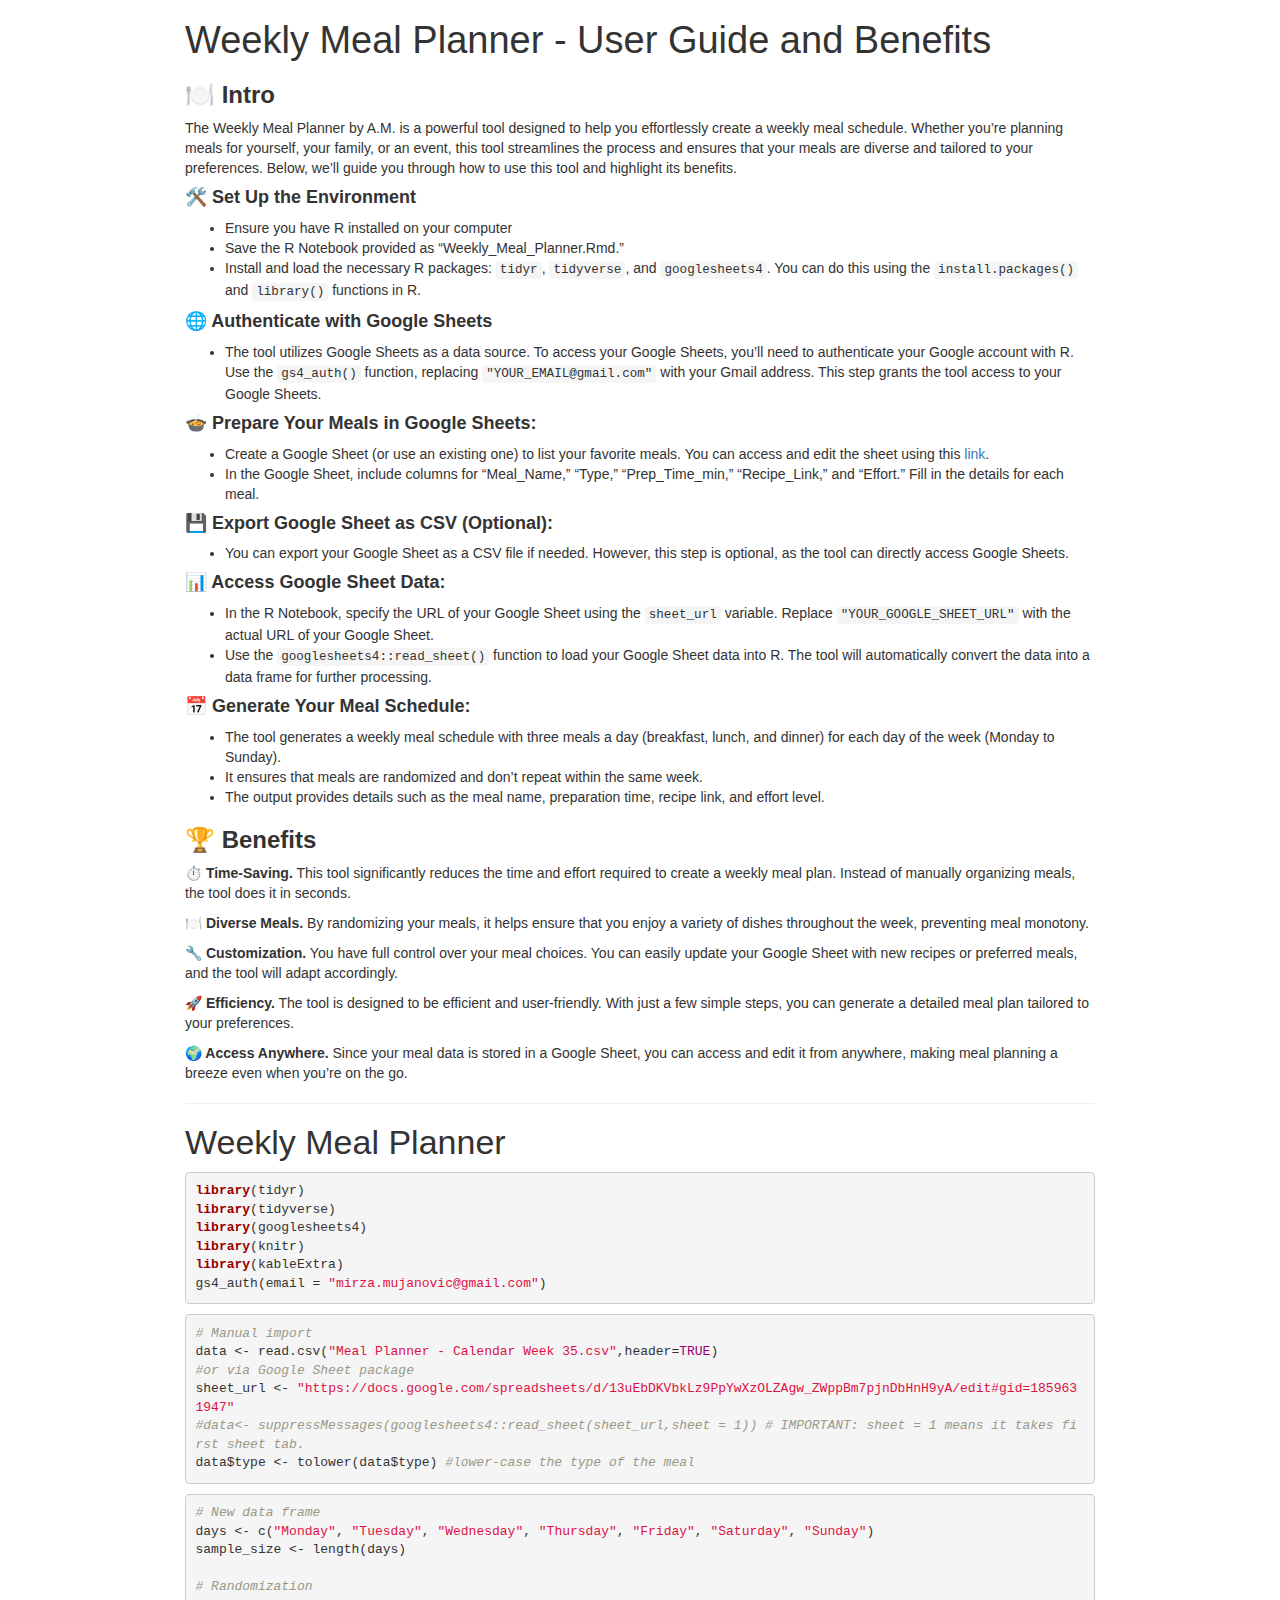
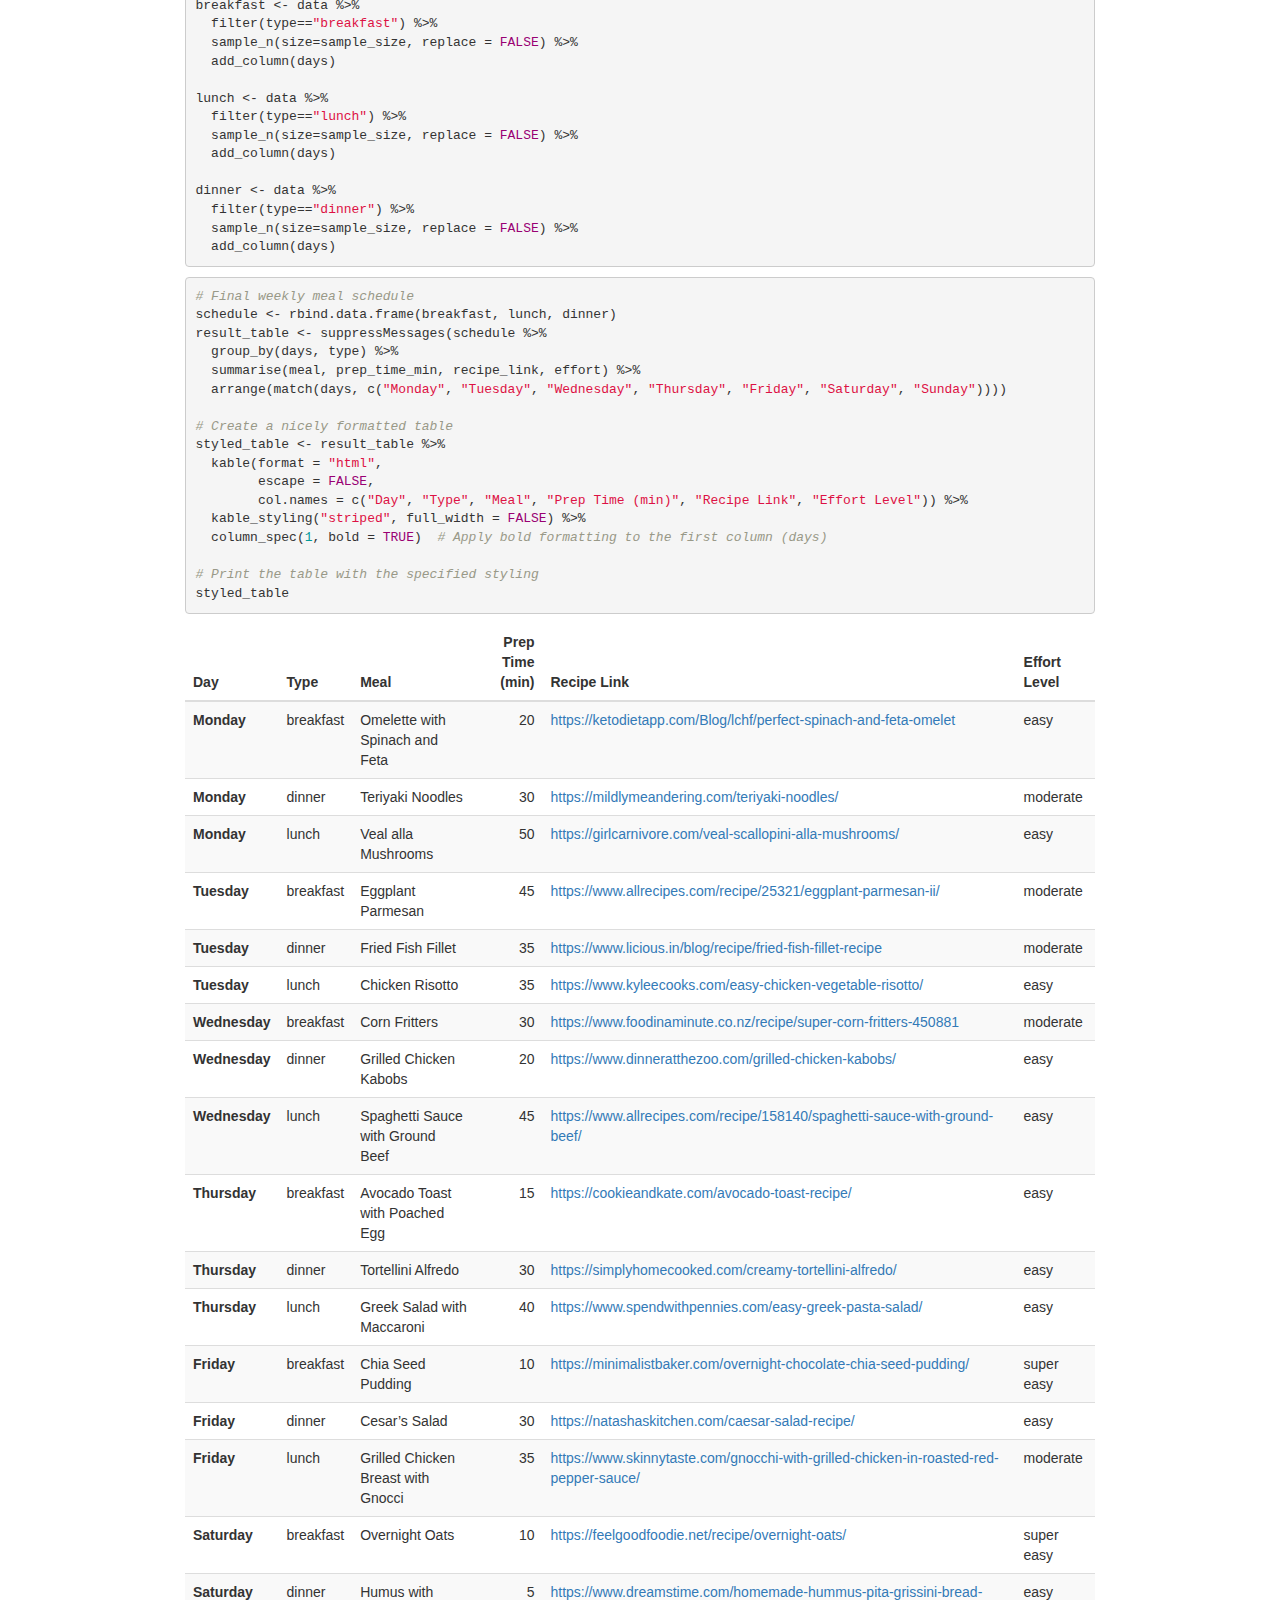
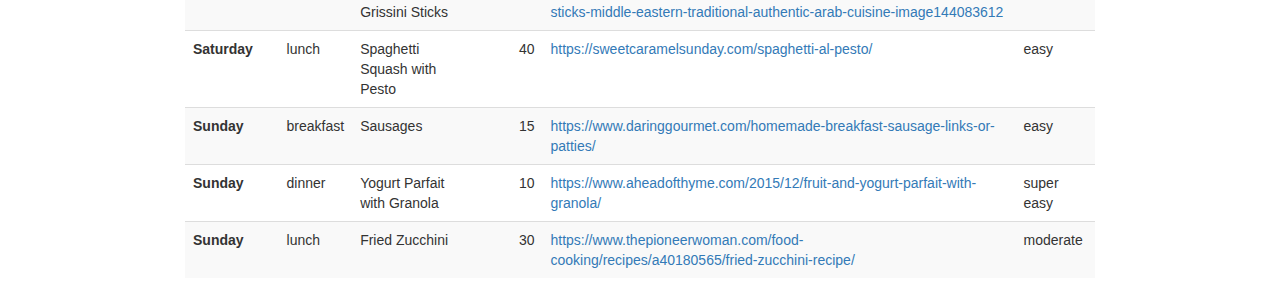
==== commit f296603e: "delete book and docs" ====
--- a/index.html
+++ b/index.html
@@ -173,7 +173,7 @@
 <div id="set-up-the-environment" class="section level4">
 <h4><strong>🛠️ Set Up the Environment</strong></h4>
 <ul>
-<li>Ensure you have R installed on your computer.</li>
+<li>Ensure you have R installed on your computer</li>
 <li>Save the R Notebook provided as “Weekly_Meal_Planner.Rmd.”</li>
 <li>Install and load the necessary R packages: <code>tidyr</code>, <code>tidyverse</code>, and <code>googlesheets4</code>. You can do this using the <code>install.packages()</code> and <code>library()</code> functions in R.</li>
 </ul>
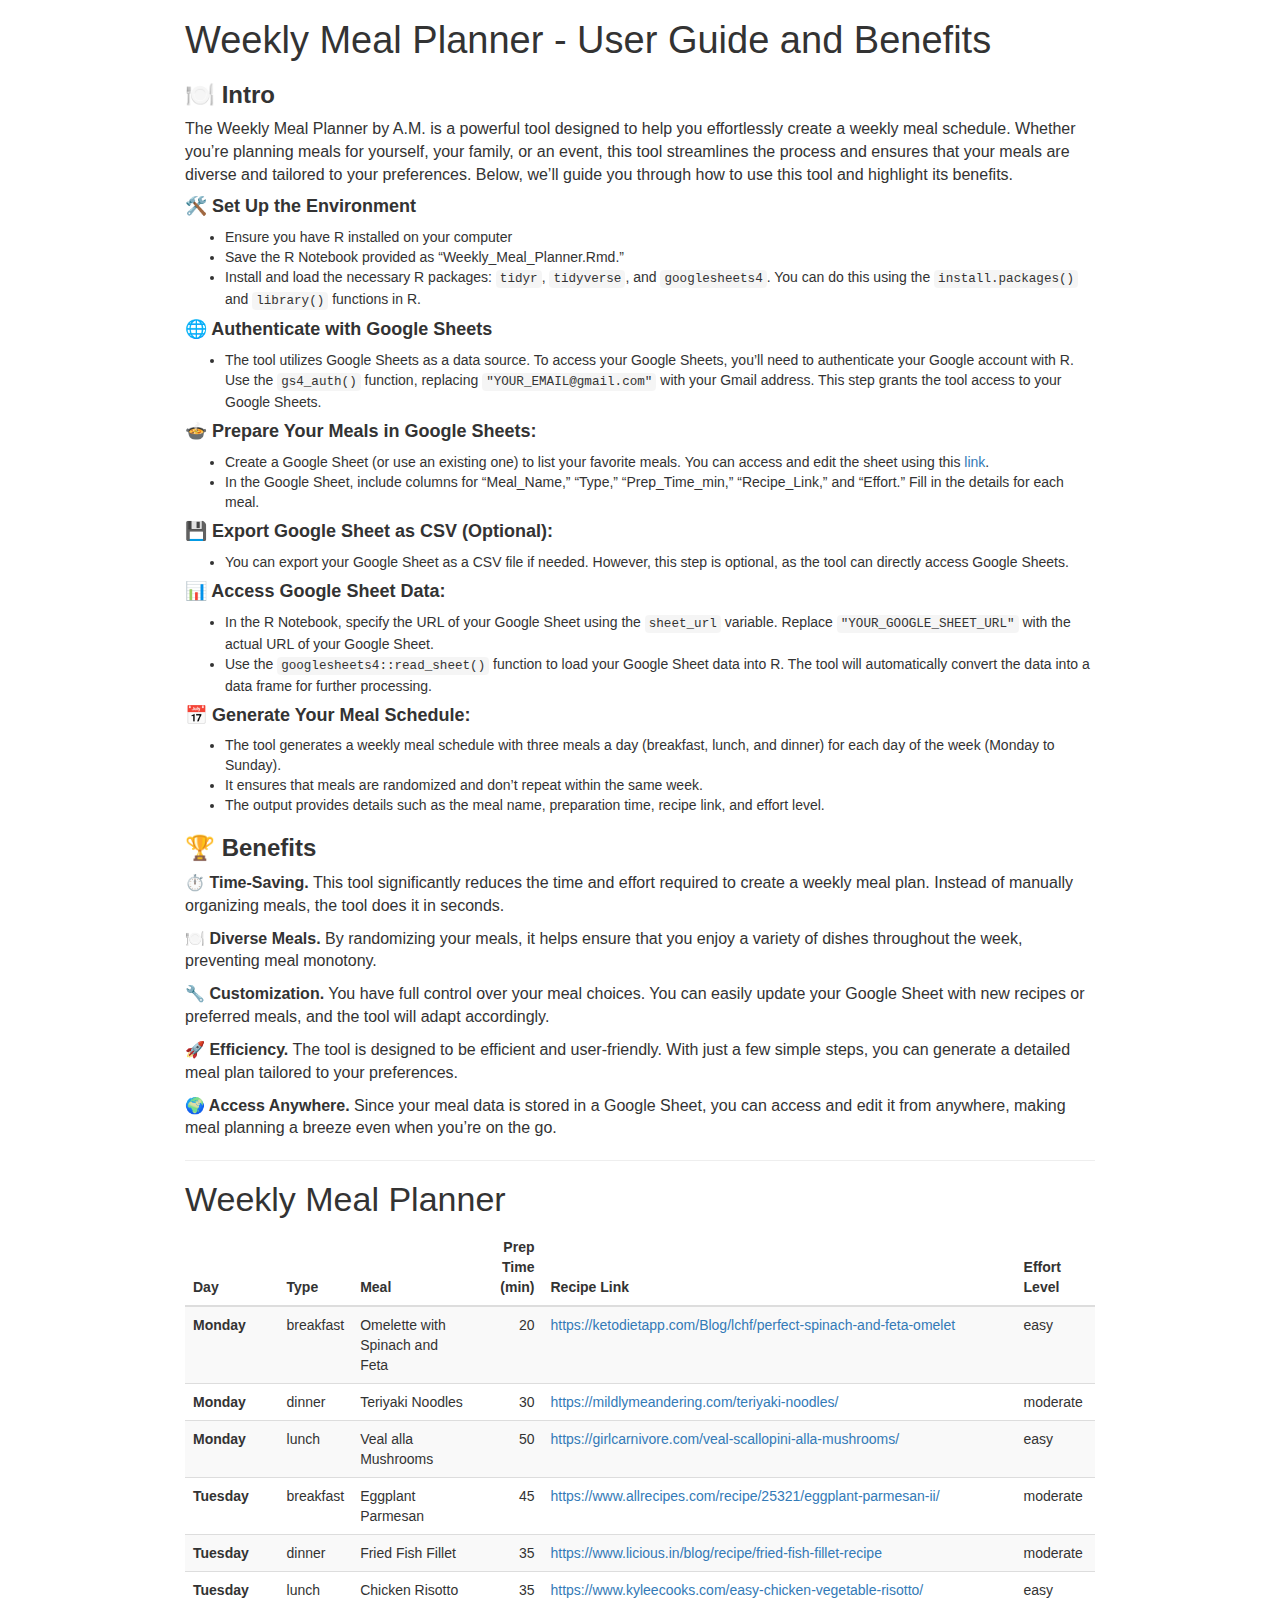
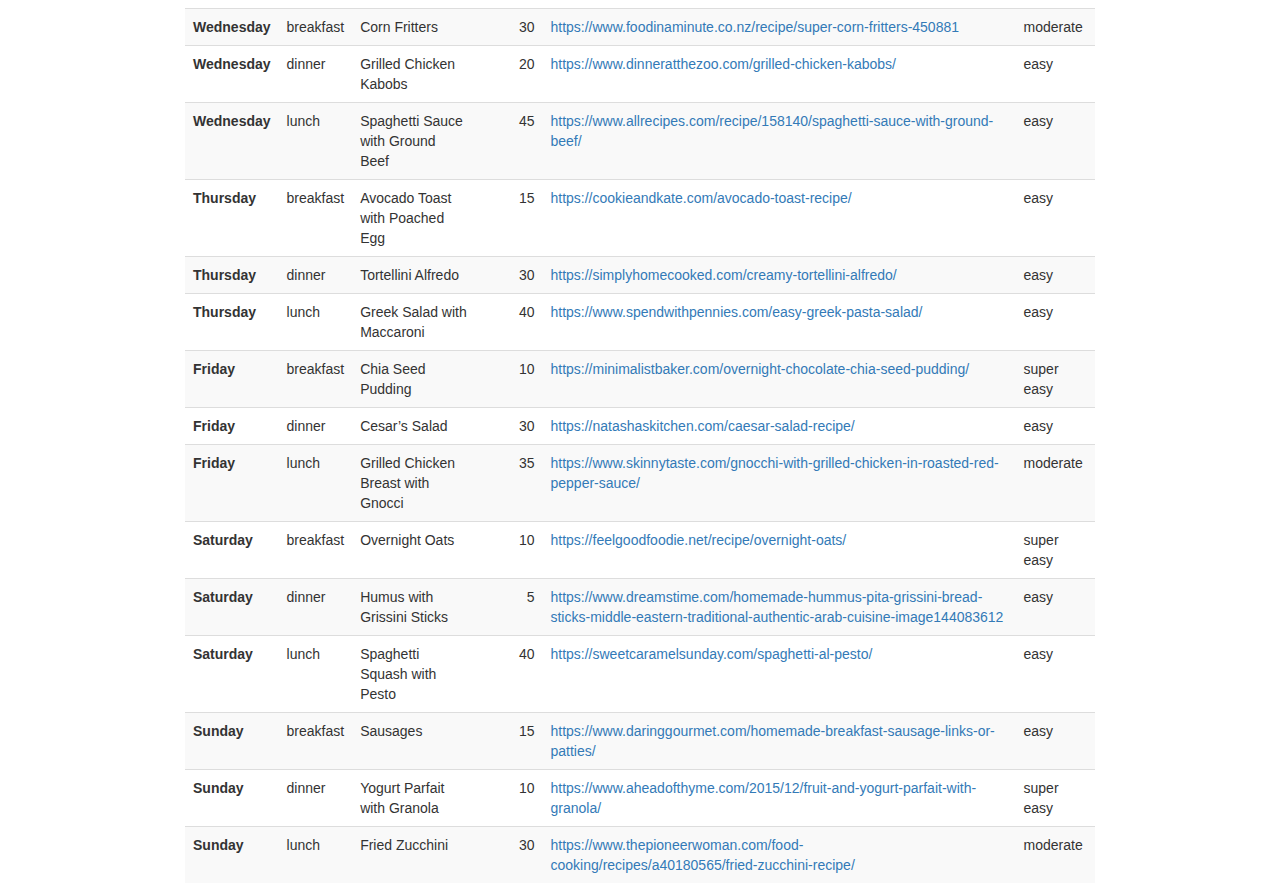
==== commit 00b74d32: "fixing font" ====
--- a/index.html
+++ b/index.html
@@ -60,6 +60,7 @@
 
 
 
+<link rel="stylesheet" href="data:text/css,%0A%0Abody%20%7B%0Afont%2Dfamily%3A%20%22Helvetica%20Neue%22%2C%20Arial%2C%20sans%2Dserif%3B%20%0A%7D%0A%0Ap%20%7B%0Afont%2Dsize%3A%2016px%3B%20%0A%7D%0A%0A" type="text/css" />
 
 
 
@@ -224,54 +225,6 @@
 </div>
 <div id="weekly-meal-planner" class="section level1">
 <h1>Weekly Meal Planner</h1>
-<pre class="r"><code>library(tidyr)
-library(tidyverse)
-library(googlesheets4)
-library(knitr)
-library(kableExtra)
-gs4_auth(email = &quot;mirza.mujanovic@gmail.com&quot;)</code></pre>
-<pre class="r"><code># Manual import
-data &lt;- read.csv(&quot;Meal Planner - Calendar Week 35.csv&quot;,header=TRUE)
-#or via Google Sheet package
-sheet_url &lt;- &quot;https://docs.google.com/spreadsheets/d/13uEbDKVbkLz9PpYwXzOLZAgw_ZWppBm7pjnDbHnH9yA/edit#gid=1859631947&quot;
-#data&lt;- suppressMessages(googlesheets4::read_sheet(sheet_url,sheet = 1)) # IMPORTANT: sheet = 1 means it takes first sheet tab.
-data$type &lt;- tolower(data$type) #lower-case the type of the meal</code></pre>
-<pre class="r"><code># New data frame
-days &lt;- c(&quot;Monday&quot;, &quot;Tuesday&quot;, &quot;Wednesday&quot;, &quot;Thursday&quot;, &quot;Friday&quot;, &quot;Saturday&quot;, &quot;Sunday&quot;)
-sample_size &lt;- length(days)
-
-# Randomization
-breakfast &lt;- data %&gt;% 
-  filter(type==&quot;breakfast&quot;) %&gt;%
-  sample_n(size=sample_size, replace = FALSE) %&gt;%
-  add_column(days)
-
-lunch &lt;- data %&gt;% 
-  filter(type==&quot;lunch&quot;) %&gt;%
-  sample_n(size=sample_size, replace = FALSE) %&gt;%
-  add_column(days)
-
-dinner &lt;- data %&gt;% 
-  filter(type==&quot;dinner&quot;) %&gt;%
-  sample_n(size=sample_size, replace = FALSE) %&gt;%
-  add_column(days)</code></pre>
-<pre class="r"><code># Final weekly meal schedule
-schedule &lt;- rbind.data.frame(breakfast, lunch, dinner)
-result_table &lt;- suppressMessages(schedule %&gt;%
-  group_by(days, type) %&gt;%
-  summarise(meal, prep_time_min, recipe_link, effort) %&gt;%
-  arrange(match(days, c(&quot;Monday&quot;, &quot;Tuesday&quot;, &quot;Wednesday&quot;, &quot;Thursday&quot;, &quot;Friday&quot;, &quot;Saturday&quot;, &quot;Sunday&quot;))))
-
-# Create a nicely formatted table
-styled_table &lt;- result_table %&gt;%
-  kable(format = &quot;html&quot;,
-        escape = FALSE,
-        col.names = c(&quot;Day&quot;, &quot;Type&quot;, &quot;Meal&quot;, &quot;Prep Time (min)&quot;, &quot;Recipe Link&quot;, &quot;Effort Level&quot;)) %&gt;%
-  kable_styling(&quot;striped&quot;, full_width = FALSE) %&gt;%
-  column_spec(1, bold = TRUE)  # Apply bold formatting to the first column (days)
-
-# Print the table with the specified styling
-styled_table</code></pre>
 <table class="table table-striped" style="width: auto !important; margin-left: auto; margin-right: auto;">
 <thead>
 <tr>
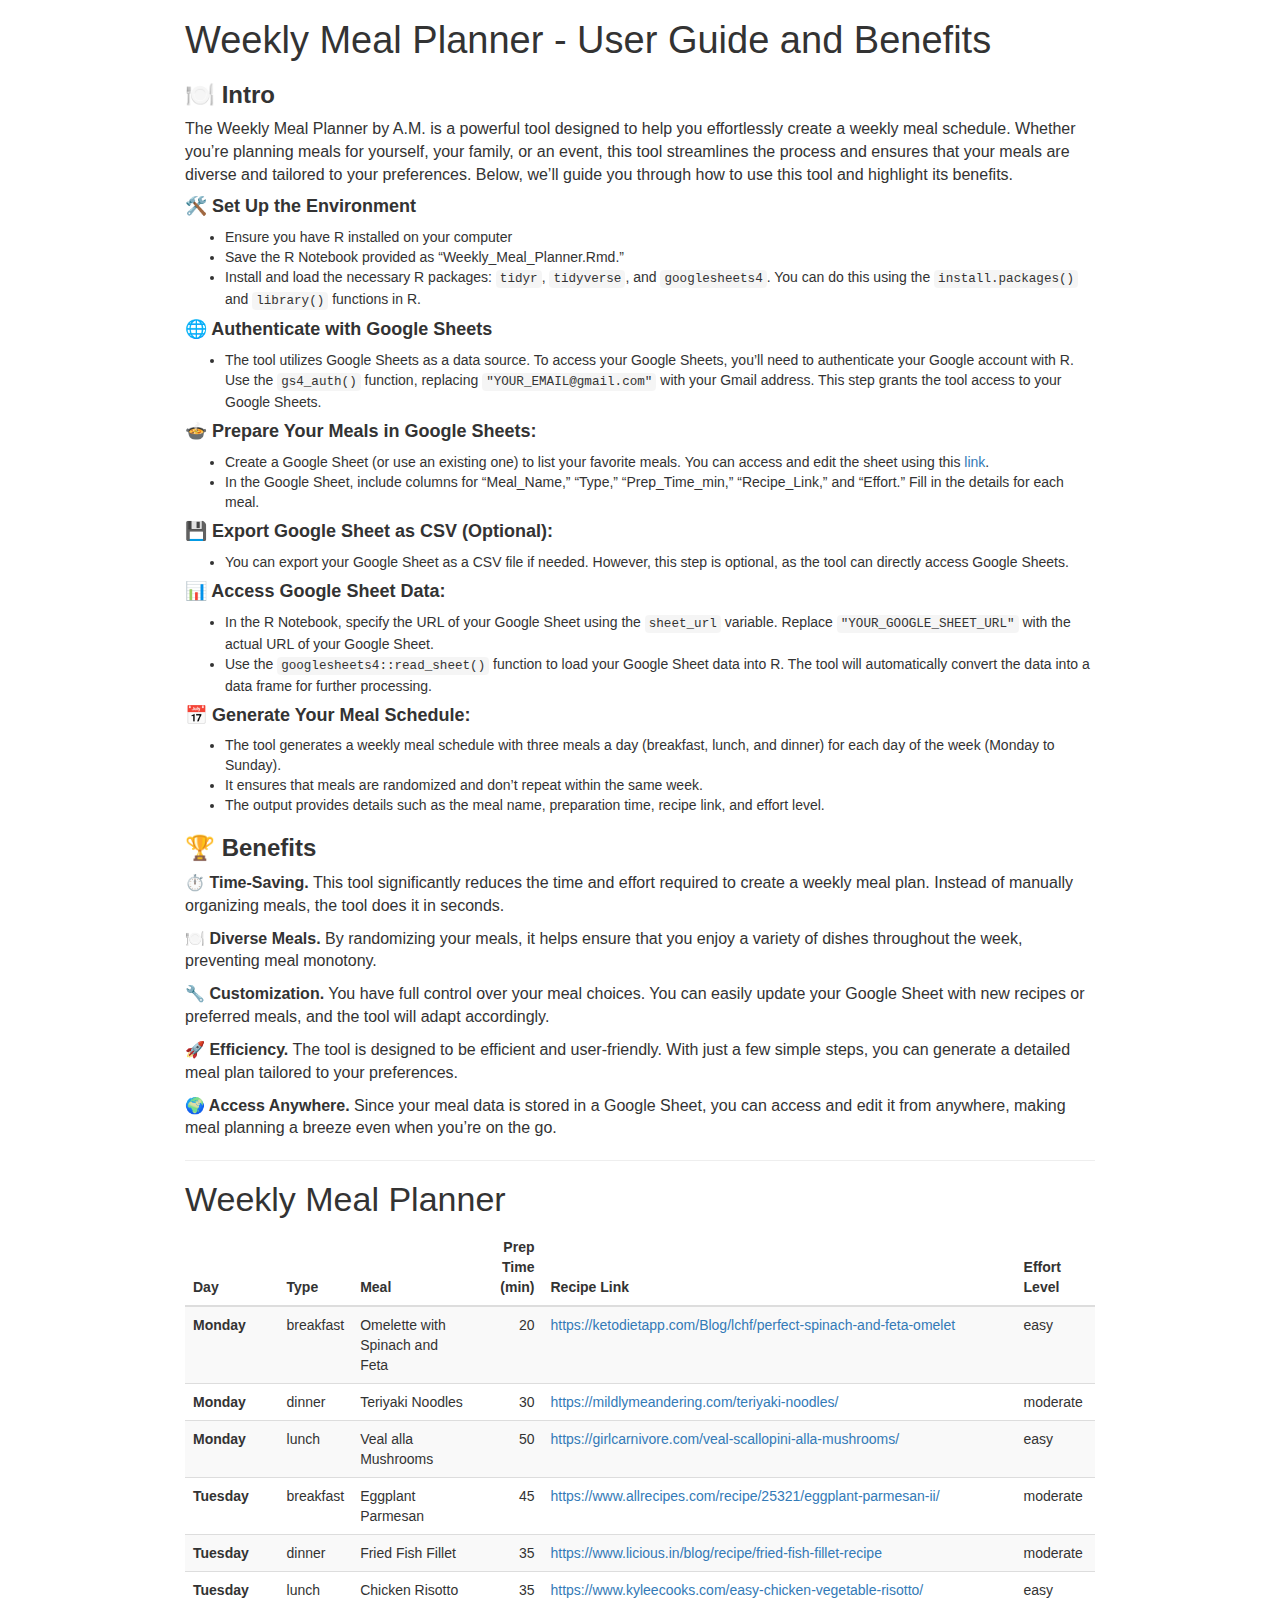
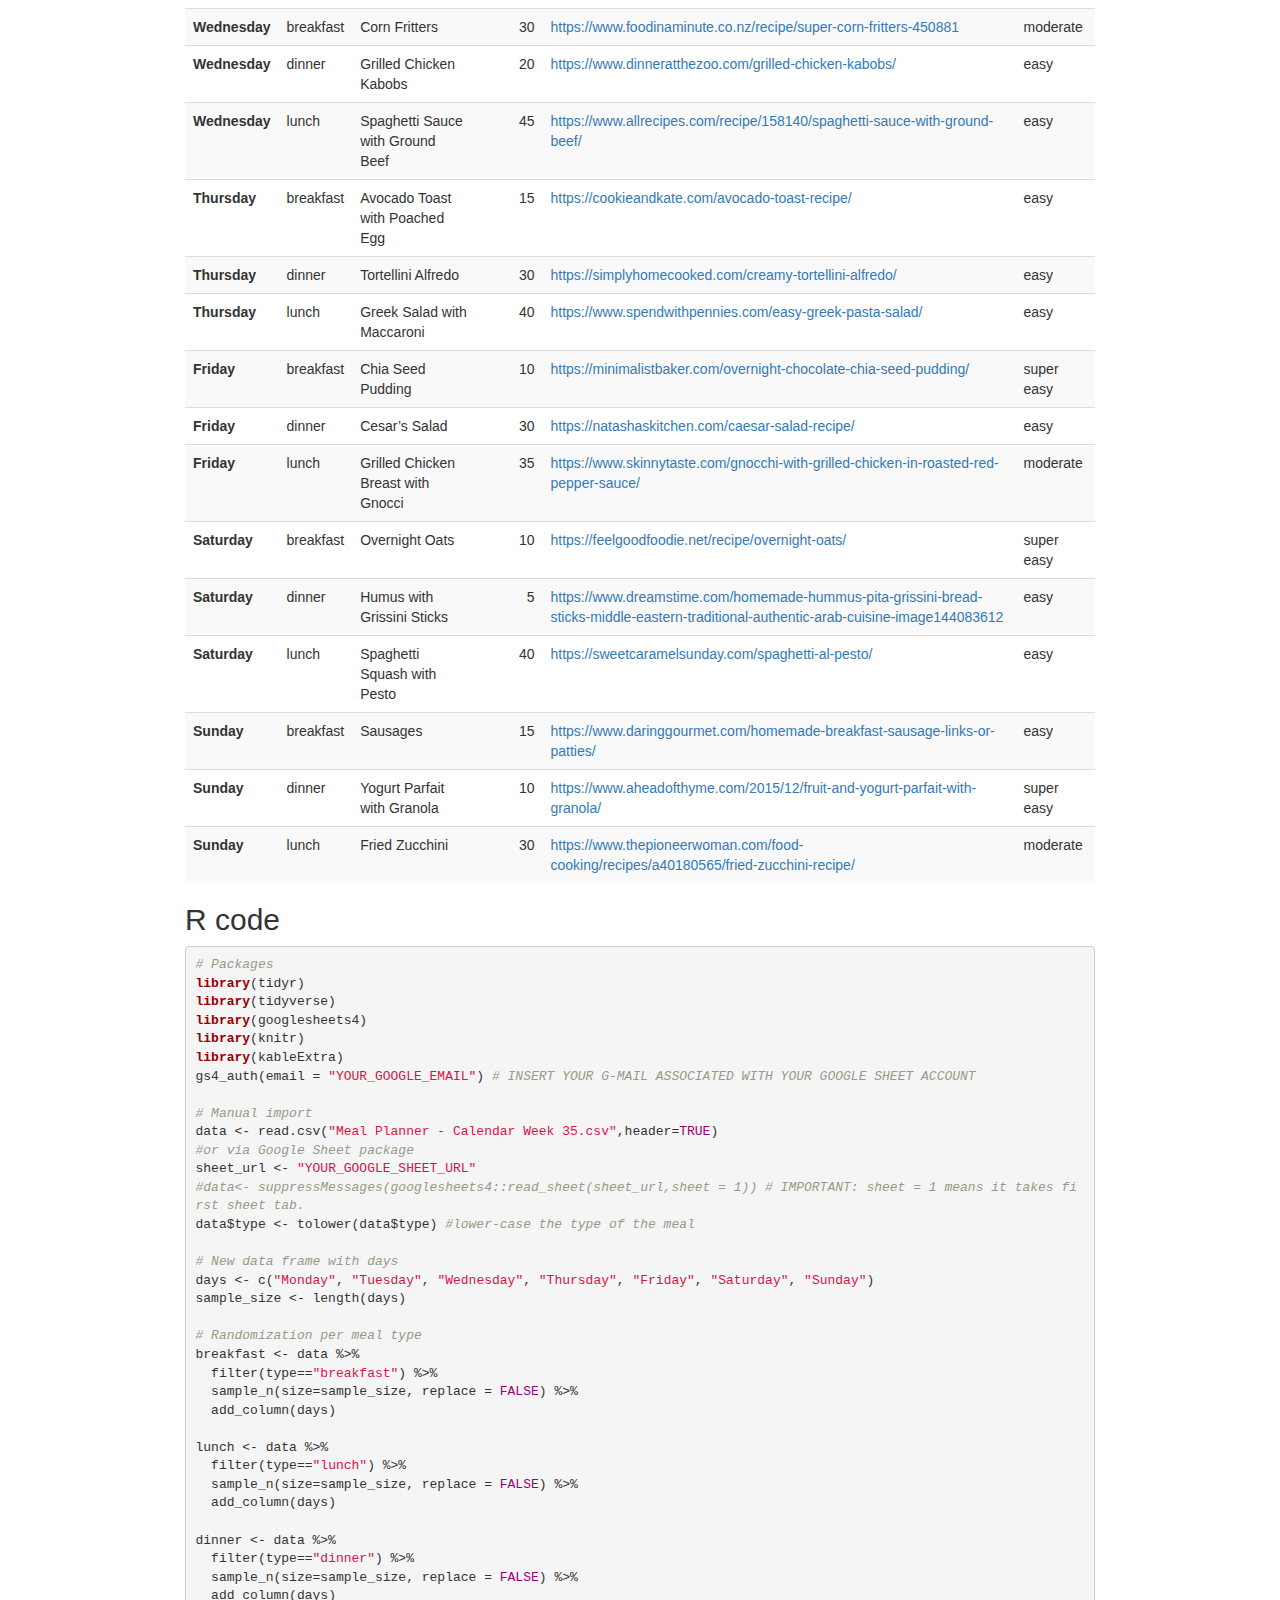
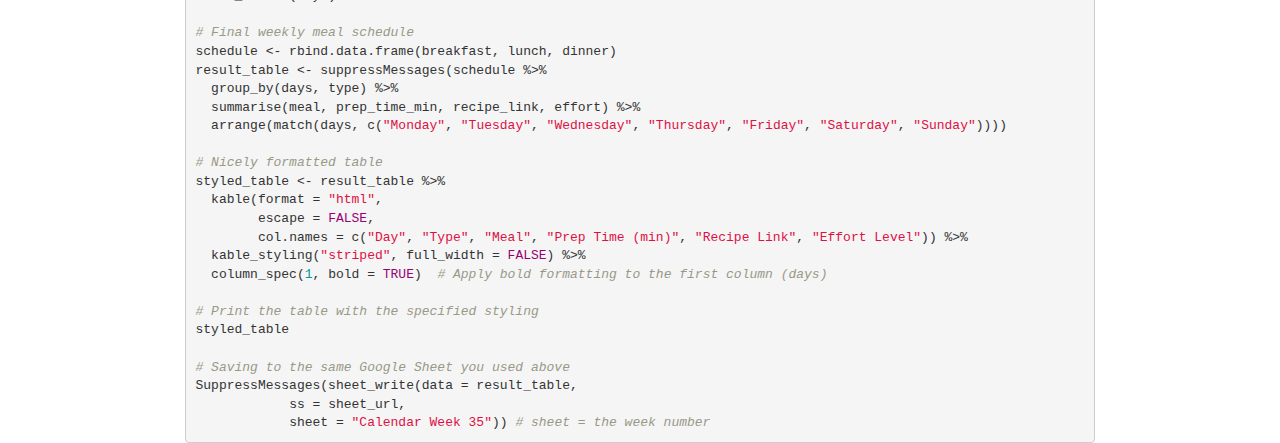
==== commit 4f0a8d03: "final touch" ====
--- a/index.html
+++ b/index.html
@@ -671,6 +671,66 @@
 </tr>
 </tbody>
 </table>
+<div id="r-code" class="section level2">
+<h2>R code</h2>
+<pre class="r"><code># Packages
+library(tidyr)
+library(tidyverse)
+library(googlesheets4)
+library(knitr)
+library(kableExtra)
+gs4_auth(email = &quot;YOUR_GOOGLE_EMAIL&quot;) # INSERT YOUR G-MAIL ASSOCIATED WITH YOUR GOOGLE SHEET ACCOUNT
+
+# Manual import
+data &lt;- read.csv(&quot;Meal Planner - Calendar Week 35.csv&quot;,header=TRUE)
+#or via Google Sheet package
+sheet_url &lt;- &quot;YOUR_GOOGLE_SHEET_URL&quot;
+#data&lt;- suppressMessages(googlesheets4::read_sheet(sheet_url,sheet = 1)) # IMPORTANT: sheet = 1 means it takes first sheet tab.
+data$type &lt;- tolower(data$type) #lower-case the type of the meal
+
+# New data frame with days
+days &lt;- c(&quot;Monday&quot;, &quot;Tuesday&quot;, &quot;Wednesday&quot;, &quot;Thursday&quot;, &quot;Friday&quot;, &quot;Saturday&quot;, &quot;Sunday&quot;)
+sample_size &lt;- length(days)
+
+# Randomization per meal type
+breakfast &lt;- data %&gt;% 
+  filter(type==&quot;breakfast&quot;) %&gt;%
+  sample_n(size=sample_size, replace = FALSE) %&gt;%
+  add_column(days)
+
+lunch &lt;- data %&gt;% 
+  filter(type==&quot;lunch&quot;) %&gt;%
+  sample_n(size=sample_size, replace = FALSE) %&gt;%
+  add_column(days)
+
+dinner &lt;- data %&gt;% 
+  filter(type==&quot;dinner&quot;) %&gt;%
+  sample_n(size=sample_size, replace = FALSE) %&gt;%
+  add_column(days)
+
+# Final weekly meal schedule
+schedule &lt;- rbind.data.frame(breakfast, lunch, dinner)
+result_table &lt;- suppressMessages(schedule %&gt;%
+  group_by(days, type) %&gt;%
+  summarise(meal, prep_time_min, recipe_link, effort) %&gt;%
+  arrange(match(days, c(&quot;Monday&quot;, &quot;Tuesday&quot;, &quot;Wednesday&quot;, &quot;Thursday&quot;, &quot;Friday&quot;, &quot;Saturday&quot;, &quot;Sunday&quot;))))
+
+# Nicely formatted table
+styled_table &lt;- result_table %&gt;%
+  kable(format = &quot;html&quot;,
+        escape = FALSE,
+        col.names = c(&quot;Day&quot;, &quot;Type&quot;, &quot;Meal&quot;, &quot;Prep Time (min)&quot;, &quot;Recipe Link&quot;, &quot;Effort Level&quot;)) %&gt;%
+  kable_styling(&quot;striped&quot;, full_width = FALSE) %&gt;%
+  column_spec(1, bold = TRUE)  # Apply bold formatting to the first column (days)
+
+# Print the table with the specified styling
+styled_table
+
+# Saving to the same Google Sheet you used above
+SuppressMessages(sheet_write(data = result_table,
+            ss = sheet_url,
+            sheet = &quot;Calendar Week 35&quot;)) # sheet = the week number</code></pre>
+</div>
 </div>
 
 
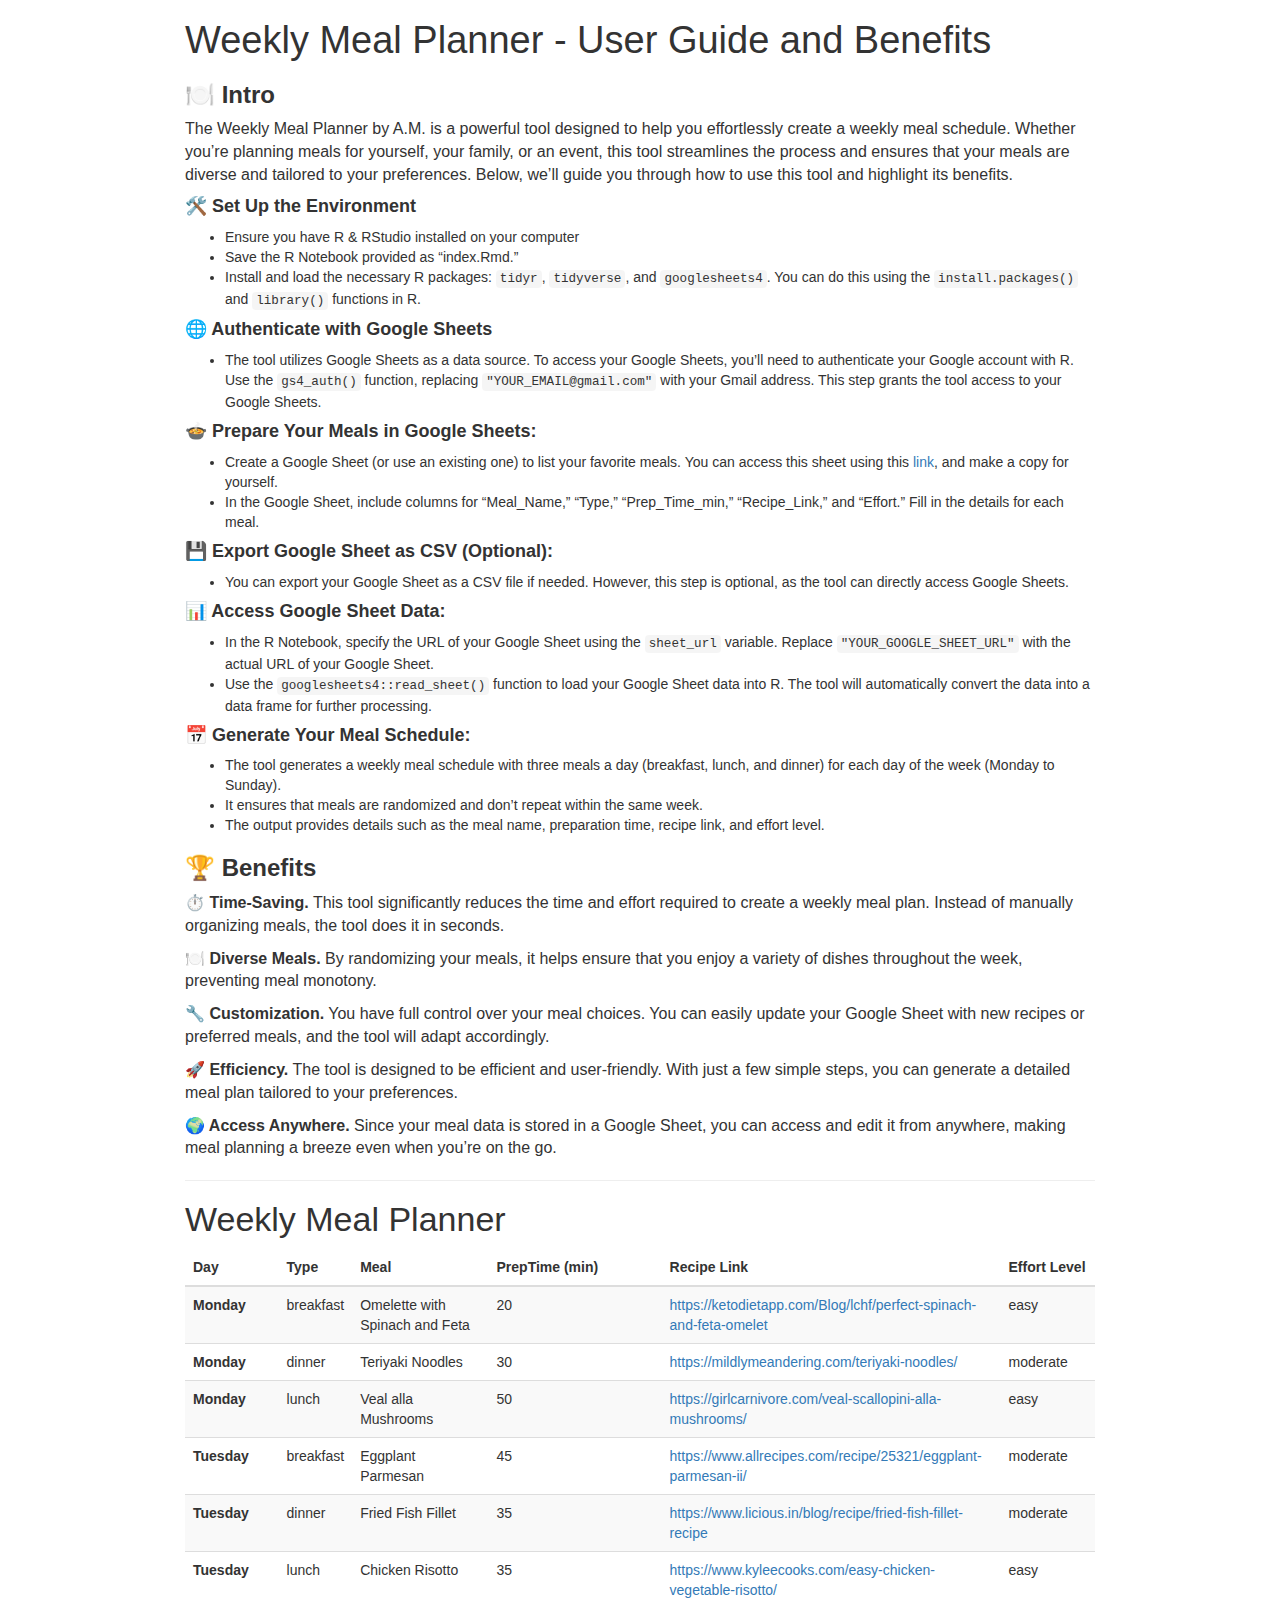
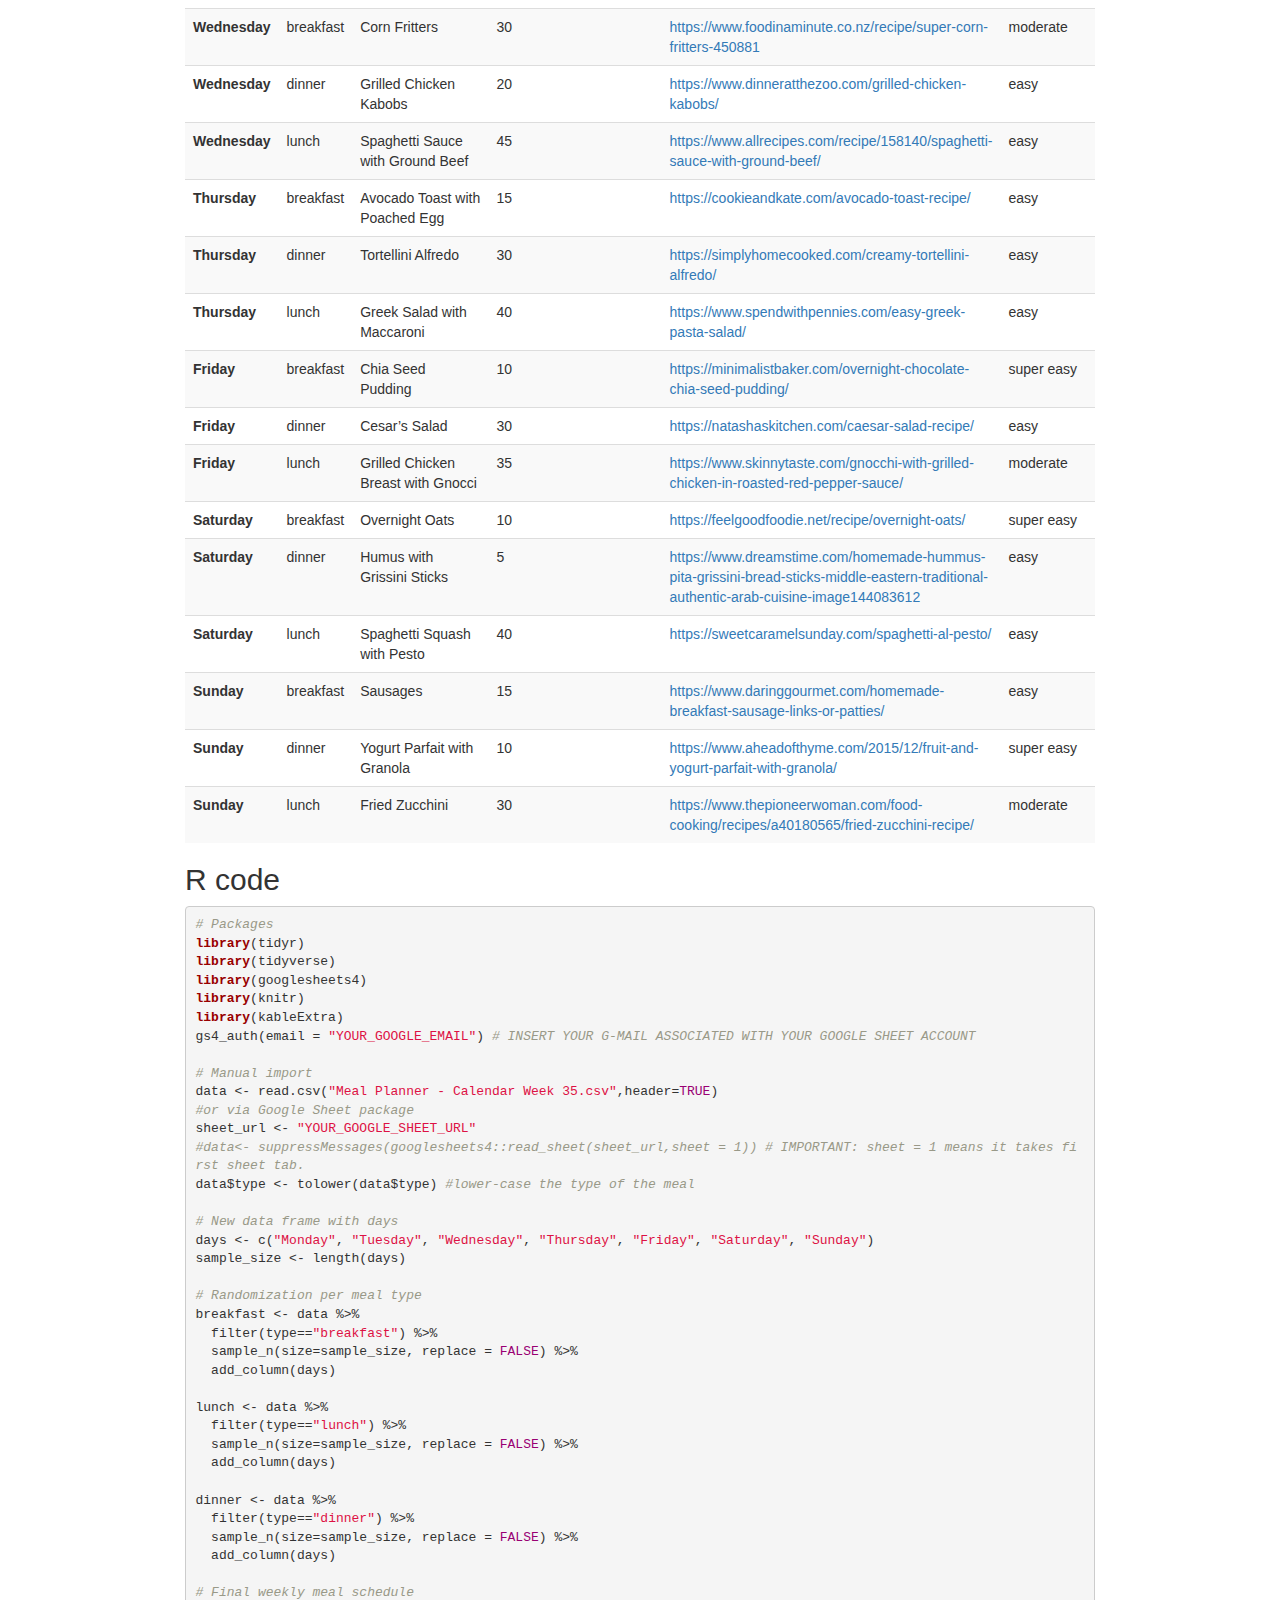
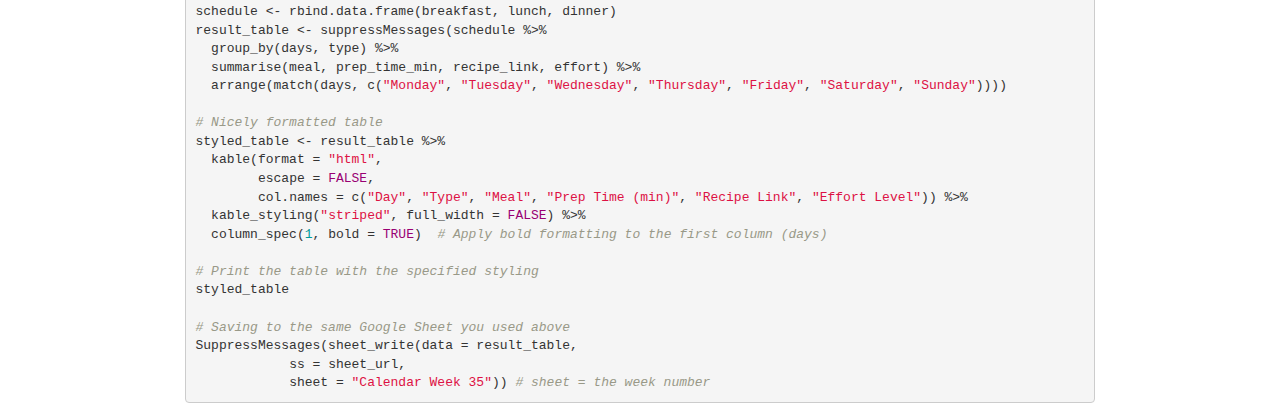
==== commit 65131136: "styled table formatting" ====
--- a/index.html
+++ b/index.html
@@ -174,8 +174,8 @@
 <div id="set-up-the-environment" class="section level4">
 <h4><strong>🛠️ Set Up the Environment</strong></h4>
 <ul>
-<li>Ensure you have R installed on your computer</li>
-<li>Save the R Notebook provided as “Weekly_Meal_Planner.Rmd.”</li>
+<li>Ensure you have R &amp; RStudio installed on your computer</li>
+<li>Save the R Notebook provided as “index.Rmd.”</li>
 <li>Install and load the necessary R packages: <code>tidyr</code>, <code>tidyverse</code>, and <code>googlesheets4</code>. You can do this using the <code>install.packages()</code> and <code>library()</code> functions in R.</li>
 </ul>
 </div>
@@ -188,7 +188,7 @@
 <div id="prepare-your-meals-in-google-sheets" class="section level4">
 <h4><strong>🍲 Prepare Your Meals in Google Sheets:</strong></h4>
 <ul>
-<li>Create a Google Sheet (or use an existing one) to list your favorite meals. You can access and edit the sheet using this <a href="https://docs.google.com/spreadsheets/d/13uEbDKVbkLz9PpYwXzOLZAgw_ZWppBm7pjnDbHnH9yA/edit#gid=0">link</a>.</li>
+<li>Create a Google Sheet (or use an existing one) to list your favorite meals. You can access this sheet using this <a href="https://docs.google.com/spreadsheets/d/13uEbDKVbkLz9PpYwXzOLZAgw_ZWppBm7pjnDbHnH9yA/edit#gid=0">link</a>, and make a copy for yourself.</li>
 <li>In the Google Sheet, include columns for “Meal_Name,” “Type,” “Prep_Time_min,” “Recipe_Link,” and “Effort.” Fill in the details for each meal.</li>
 </ul>
 </div>
@@ -237,8 +237,8 @@
 <th style="text-align:left;">
 Meal
 </th>
-<th style="text-align:right;">
-Prep Time (min)
+<th style="text-align:left;">
+PrepTime (min)
 </th>
 <th style="text-align:left;">
 Recipe Link
@@ -253,19 +253,19 @@
 <td style="text-align:left;font-weight: bold;">
 Monday
 </td>
-<td style="text-align:left;">
+<td style="text-align:left;width: 70px; ">
 breakfast
 </td>
-<td style="text-align:left;">
+<td style="text-align:left;width: 150px; ">
 Omelette with Spinach and Feta
 </td>
-<td style="text-align:right;">
+<td style="text-align:left;width: 200px; ">
 20
 </td>
-<td style="text-align:left;">
+<td style="text-align:left;width: 200px; ">
 <a href="https://ketodietapp.com/Blog/lchf/perfect-spinach-and-feta-omelet" class="uri">https://ketodietapp.com/Blog/lchf/perfect-spinach-and-feta-omelet</a>
 </td>
-<td style="text-align:left;">
+<td style="text-align:left;width: 100px; ">
 easy
 </td>
 </tr>
@@ -273,19 +273,19 @@
 <td style="text-align:left;font-weight: bold;">
 Monday
 </td>
-<td style="text-align:left;">
+<td style="text-align:left;width: 70px; ">
 dinner
 </td>
-<td style="text-align:left;">
+<td style="text-align:left;width: 150px; ">
 Teriyaki Noodles
 </td>
-<td style="text-align:right;">
+<td style="text-align:left;width: 200px; ">
 30
 </td>
-<td style="text-align:left;">
+<td style="text-align:left;width: 200px; ">
 <a href="https://mildlymeandering.com/teriyaki-noodles/" class="uri">https://mildlymeandering.com/teriyaki-noodles/</a>
 </td>
-<td style="text-align:left;">
+<td style="text-align:left;width: 100px; ">
 moderate
 </td>
 </tr>
@@ -293,19 +293,19 @@
 <td style="text-align:left;font-weight: bold;">
 Monday
 </td>
-<td style="text-align:left;">
+<td style="text-align:left;width: 70px; ">
 lunch
 </td>
-<td style="text-align:left;">
+<td style="text-align:left;width: 150px; ">
 Veal alla Mushrooms
 </td>
-<td style="text-align:right;">
+<td style="text-align:left;width: 200px; ">
 50
 </td>
-<td style="text-align:left;">
+<td style="text-align:left;width: 200px; ">
 <a href="https://girlcarnivore.com/veal-scallopini-alla-mushrooms/" class="uri">https://girlcarnivore.com/veal-scallopini-alla-mushrooms/</a>
 </td>
-<td style="text-align:left;">
+<td style="text-align:left;width: 100px; ">
 easy
 </td>
 </tr>
@@ -313,19 +313,19 @@
 <td style="text-align:left;font-weight: bold;">
 Tuesday
 </td>
-<td style="text-align:left;">
+<td style="text-align:left;width: 70px; ">
 breakfast
 </td>
-<td style="text-align:left;">
+<td style="text-align:left;width: 150px; ">
 Eggplant Parmesan
 </td>
-<td style="text-align:right;">
+<td style="text-align:left;width: 200px; ">
 45
 </td>
-<td style="text-align:left;">
+<td style="text-align:left;width: 200px; ">
 <a href="https://www.allrecipes.com/recipe/25321/eggplant-parmesan-ii/" class="uri">https://www.allrecipes.com/recipe/25321/eggplant-parmesan-ii/</a>
 </td>
-<td style="text-align:left;">
+<td style="text-align:left;width: 100px; ">
 moderate
 </td>
 </tr>
@@ -333,19 +333,19 @@
 <td style="text-align:left;font-weight: bold;">
 Tuesday
 </td>
-<td style="text-align:left;">
+<td style="text-align:left;width: 70px; ">
 dinner
 </td>
-<td style="text-align:left;">
+<td style="text-align:left;width: 150px; ">
 Fried Fish Fillet
 </td>
-<td style="text-align:right;">
+<td style="text-align:left;width: 200px; ">
 35
 </td>
-<td style="text-align:left;">
+<td style="text-align:left;width: 200px; ">
 <a href="https://www.licious.in/blog/recipe/fried-fish-fillet-recipe" class="uri">https://www.licious.in/blog/recipe/fried-fish-fillet-recipe</a>
 </td>
-<td style="text-align:left;">
+<td style="text-align:left;width: 100px; ">
 moderate
 </td>
 </tr>
@@ -353,19 +353,19 @@
 <td style="text-align:left;font-weight: bold;">
 Tuesday
 </td>
-<td style="text-align:left;">
+<td style="text-align:left;width: 70px; ">
 lunch
 </td>
-<td style="text-align:left;">
+<td style="text-align:left;width: 150px; ">
 Chicken Risotto
 </td>
-<td style="text-align:right;">
+<td style="text-align:left;width: 200px; ">
 35
 </td>
-<td style="text-align:left;">
+<td style="text-align:left;width: 200px; ">
 <a href="https://www.kyleecooks.com/easy-chicken-vegetable-risotto/" class="uri">https://www.kyleecooks.com/easy-chicken-vegetable-risotto/</a>
 </td>
-<td style="text-align:left;">
+<td style="text-align:left;width: 100px; ">
 easy
 </td>
 </tr>
@@ -373,19 +373,19 @@
 <td style="text-align:left;font-weight: bold;">
 Wednesday
 </td>
-<td style="text-align:left;">
+<td style="text-align:left;width: 70px; ">
 breakfast
 </td>
-<td style="text-align:left;">
+<td style="text-align:left;width: 150px; ">
 Corn Fritters
 </td>
-<td style="text-align:right;">
+<td style="text-align:left;width: 200px; ">
 30
 </td>
-<td style="text-align:left;">
+<td style="text-align:left;width: 200px; ">
 <a href="https://www.foodinaminute.co.nz/recipe/super-corn-fritters-450881" class="uri">https://www.foodinaminute.co.nz/recipe/super-corn-fritters-450881</a>
 </td>
-<td style="text-align:left;">
+<td style="text-align:left;width: 100px; ">
 moderate
 </td>
 </tr>
@@ -393,19 +393,19 @@
 <td style="text-align:left;font-weight: bold;">
 Wednesday
 </td>
-<td style="text-align:left;">
+<td style="text-align:left;width: 70px; ">
 dinner
 </td>
-<td style="text-align:left;">
+<td style="text-align:left;width: 150px; ">
 Grilled Chicken Kabobs
 </td>
-<td style="text-align:right;">
+<td style="text-align:left;width: 200px; ">
 20
 </td>
-<td style="text-align:left;">
+<td style="text-align:left;width: 200px; ">
 <a href="https://www.dinneratthezoo.com/grilled-chicken-kabobs/" class="uri">https://www.dinneratthezoo.com/grilled-chicken-kabobs/</a>
 </td>
-<td style="text-align:left;">
+<td style="text-align:left;width: 100px; ">
 easy
 </td>
 </tr>
@@ -413,19 +413,19 @@
 <td style="text-align:left;font-weight: bold;">
 Wednesday
 </td>
-<td style="text-align:left;">
+<td style="text-align:left;width: 70px; ">
 lunch
 </td>
-<td style="text-align:left;">
+<td style="text-align:left;width: 150px; ">
 Spaghetti Sauce with Ground Beef
 </td>
-<td style="text-align:right;">
+<td style="text-align:left;width: 200px; ">
 45
 </td>
-<td style="text-align:left;">
+<td style="text-align:left;width: 200px; ">
 <a href="https://www.allrecipes.com/recipe/158140/spaghetti-sauce-with-ground-beef/" class="uri">https://www.allrecipes.com/recipe/158140/spaghetti-sauce-with-ground-beef/</a>
 </td>
-<td style="text-align:left;">
+<td style="text-align:left;width: 100px; ">
 easy
 </td>
 </tr>
@@ -433,19 +433,19 @@
 <td style="text-align:left;font-weight: bold;">
 Thursday
 </td>
-<td style="text-align:left;">
+<td style="text-align:left;width: 70px; ">
 breakfast
 </td>
-<td style="text-align:left;">
+<td style="text-align:left;width: 150px; ">
 Avocado Toast with Poached Egg
 </td>
-<td style="text-align:right;">
+<td style="text-align:left;width: 200px; ">
 15
 </td>
-<td style="text-align:left;">
+<td style="text-align:left;width: 200px; ">
 <a href="https://cookieandkate.com/avocado-toast-recipe/" class="uri">https://cookieandkate.com/avocado-toast-recipe/</a>
 </td>
-<td style="text-align:left;">
+<td style="text-align:left;width: 100px; ">
 easy
 </td>
 </tr>
@@ -453,19 +453,19 @@
 <td style="text-align:left;font-weight: bold;">
 Thursday
 </td>
-<td style="text-align:left;">
+<td style="text-align:left;width: 70px; ">
 dinner
 </td>
-<td style="text-align:left;">
+<td style="text-align:left;width: 150px; ">
 Tortellini Alfredo
 </td>
-<td style="text-align:right;">
+<td style="text-align:left;width: 200px; ">
 30
 </td>
-<td style="text-align:left;">
+<td style="text-align:left;width: 200px; ">
 <a href="https://simplyhomecooked.com/creamy-tortellini-alfredo/" class="uri">https://simplyhomecooked.com/creamy-tortellini-alfredo/</a>
 </td>
-<td style="text-align:left;">
+<td style="text-align:left;width: 100px; ">
 easy
 </td>
 </tr>
@@ -473,19 +473,19 @@
 <td style="text-align:left;font-weight: bold;">
 Thursday
 </td>
-<td style="text-align:left;">
+<td style="text-align:left;width: 70px; ">
 lunch
 </td>
-<td style="text-align:left;">
+<td style="text-align:left;width: 150px; ">
 Greek Salad with Maccaroni
 </td>
-<td style="text-align:right;">
+<td style="text-align:left;width: 200px; ">
 40
 </td>
-<td style="text-align:left;">
+<td style="text-align:left;width: 200px; ">
 <a href="https://www.spendwithpennies.com/easy-greek-pasta-salad/" class="uri">https://www.spendwithpennies.com/easy-greek-pasta-salad/</a>
 </td>
-<td style="text-align:left;">
+<td style="text-align:left;width: 100px; ">
 easy
 </td>
 </tr>
@@ -493,19 +493,19 @@
 <td style="text-align:left;font-weight: bold;">
 Friday
 </td>
-<td style="text-align:left;">
+<td style="text-align:left;width: 70px; ">
 breakfast
 </td>
-<td style="text-align:left;">
+<td style="text-align:left;width: 150px; ">
 Chia Seed Pudding
 </td>
-<td style="text-align:right;">
+<td style="text-align:left;width: 200px; ">
 10
 </td>
-<td style="text-align:left;">
+<td style="text-align:left;width: 200px; ">
 <a href="https://minimalistbaker.com/overnight-chocolate-chia-seed-pudding/" class="uri">https://minimalistbaker.com/overnight-chocolate-chia-seed-pudding/</a>
 </td>
-<td style="text-align:left;">
+<td style="text-align:left;width: 100px; ">
 super easy
 </td>
 </tr>
@@ -513,19 +513,19 @@
 <td style="text-align:left;font-weight: bold;">
 Friday
 </td>
-<td style="text-align:left;">
+<td style="text-align:left;width: 70px; ">
 dinner
 </td>
-<td style="text-align:left;">
+<td style="text-align:left;width: 150px; ">
 Cesar’s Salad
 </td>
-<td style="text-align:right;">
+<td style="text-align:left;width: 200px; ">
 30
 </td>
-<td style="text-align:left;">
+<td style="text-align:left;width: 200px; ">
 <a href="https://natashaskitchen.com/caesar-salad-recipe/" class="uri">https://natashaskitchen.com/caesar-salad-recipe/</a>
 </td>
-<td style="text-align:left;">
+<td style="text-align:left;width: 100px; ">
 easy
 </td>
 </tr>
@@ -533,19 +533,19 @@
 <td style="text-align:left;font-weight: bold;">
 Friday
 </td>
-<td style="text-align:left;">
+<td style="text-align:left;width: 70px; ">
 lunch
 </td>
-<td style="text-align:left;">
+<td style="text-align:left;width: 150px; ">
 Grilled Chicken Breast with Gnocci
 </td>
-<td style="text-align:right;">
+<td style="text-align:left;width: 200px; ">
 35
 </td>
-<td style="text-align:left;">
+<td style="text-align:left;width: 200px; ">
 <a href="https://www.skinnytaste.com/gnocchi-with-grilled-chicken-in-roasted-red-pepper-sauce/" class="uri">https://www.skinnytaste.com/gnocchi-with-grilled-chicken-in-roasted-red-pepper-sauce/</a>
 </td>
-<td style="text-align:left;">
+<td style="text-align:left;width: 100px; ">
 moderate
 </td>
 </tr>
@@ -553,19 +553,19 @@
 <td style="text-align:left;font-weight: bold;">
 Saturday
 </td>
-<td style="text-align:left;">
+<td style="text-align:left;width: 70px; ">
 breakfast
 </td>
-<td style="text-align:left;">
+<td style="text-align:left;width: 150px; ">
 Overnight Oats
 </td>
-<td style="text-align:right;">
+<td style="text-align:left;width: 200px; ">
 10
 </td>
-<td style="text-align:left;">
+<td style="text-align:left;width: 200px; ">
 <a href="https://feelgoodfoodie.net/recipe/overnight-oats/" class="uri">https://feelgoodfoodie.net/recipe/overnight-oats/</a>
 </td>
-<td style="text-align:left;">
+<td style="text-align:left;width: 100px; ">
 super easy
 </td>
 </tr>
@@ -573,19 +573,19 @@
 <td style="text-align:left;font-weight: bold;">
 Saturday
 </td>
-<td style="text-align:left;">
+<td style="text-align:left;width: 70px; ">
 dinner
 </td>
-<td style="text-align:left;">
+<td style="text-align:left;width: 150px; ">
 Humus with Grissini Sticks
 </td>
-<td style="text-align:right;">
+<td style="text-align:left;width: 200px; ">
 5
 </td>
-<td style="text-align:left;">
+<td style="text-align:left;width: 200px; ">
 <a href="https://www.dreamstime.com/homemade-hummus-pita-grissini-bread-sticks-middle-eastern-traditional-authentic-arab-cuisine-image144083612" class="uri">https://www.dreamstime.com/homemade-hummus-pita-grissini-bread-sticks-middle-eastern-traditional-authentic-arab-cuisine-image144083612</a>
 </td>
-<td style="text-align:left;">
+<td style="text-align:left;width: 100px; ">
 easy
 </td>
 </tr>
@@ -593,19 +593,19 @@
 <td style="text-align:left;font-weight: bold;">
 Saturday
 </td>
-<td style="text-align:left;">
+<td style="text-align:left;width: 70px; ">
 lunch
 </td>
-<td style="text-align:left;">
+<td style="text-align:left;width: 150px; ">
 Spaghetti Squash with Pesto
 </td>
-<td style="text-align:right;">
+<td style="text-align:left;width: 200px; ">
 40
 </td>
-<td style="text-align:left;">
+<td style="text-align:left;width: 200px; ">
 <a href="https://sweetcaramelsunday.com/spaghetti-al-pesto/" class="uri">https://sweetcaramelsunday.com/spaghetti-al-pesto/</a>
 </td>
-<td style="text-align:left;">
+<td style="text-align:left;width: 100px; ">
 easy
 </td>
 </tr>
@@ -613,19 +613,19 @@
 <td style="text-align:left;font-weight: bold;">
 Sunday
 </td>
-<td style="text-align:left;">
+<td style="text-align:left;width: 70px; ">
 breakfast
 </td>
-<td style="text-align:left;">
+<td style="text-align:left;width: 150px; ">
 Sausages
 </td>
-<td style="text-align:right;">
+<td style="text-align:left;width: 200px; ">
 15
 </td>
-<td style="text-align:left;">
+<td style="text-align:left;width: 200px; ">
 <a href="https://www.daringgourmet.com/homemade-breakfast-sausage-links-or-patties/" class="uri">https://www.daringgourmet.com/homemade-breakfast-sausage-links-or-patties/</a>
 </td>
-<td style="text-align:left;">
+<td style="text-align:left;width: 100px; ">
 easy
 </td>
 </tr>
@@ -633,19 +633,19 @@
 <td style="text-align:left;font-weight: bold;">
 Sunday
 </td>
-<td style="text-align:left;">
+<td style="text-align:left;width: 70px; ">
 dinner
 </td>
-<td style="text-align:left;">
+<td style="text-align:left;width: 150px; ">
 Yogurt Parfait with Granola
 </td>
-<td style="text-align:right;">
+<td style="text-align:left;width: 200px; ">
 10
 </td>
-<td style="text-align:left;">
+<td style="text-align:left;width: 200px; ">
 <a href="https://www.aheadofthyme.com/2015/12/fruit-and-yogurt-parfait-with-granola/" class="uri">https://www.aheadofthyme.com/2015/12/fruit-and-yogurt-parfait-with-granola/</a>
 </td>
-<td style="text-align:left;">
+<td style="text-align:left;width: 100px; ">
 super easy
 </td>
 </tr>
@@ -653,19 +653,19 @@
 <td style="text-align:left;font-weight: bold;">
 Sunday
 </td>
-<td style="text-align:left;">
+<td style="text-align:left;width: 70px; ">
 lunch
 </td>
-<td style="text-align:left;">
+<td style="text-align:left;width: 150px; ">
 Fried Zucchini
 </td>
-<td style="text-align:right;">
+<td style="text-align:left;width: 200px; ">
 30
 </td>
-<td style="text-align:left;">
+<td style="text-align:left;width: 200px; ">
 <a href="https://www.thepioneerwoman.com/food-cooking/recipes/a40180565/fried-zucchini-recipe/" class="uri">https://www.thepioneerwoman.com/food-cooking/recipes/a40180565/fried-zucchini-recipe/</a>
 </td>
-<td style="text-align:left;">
+<td style="text-align:left;width: 100px; ">
 moderate
 </td>
 </tr>
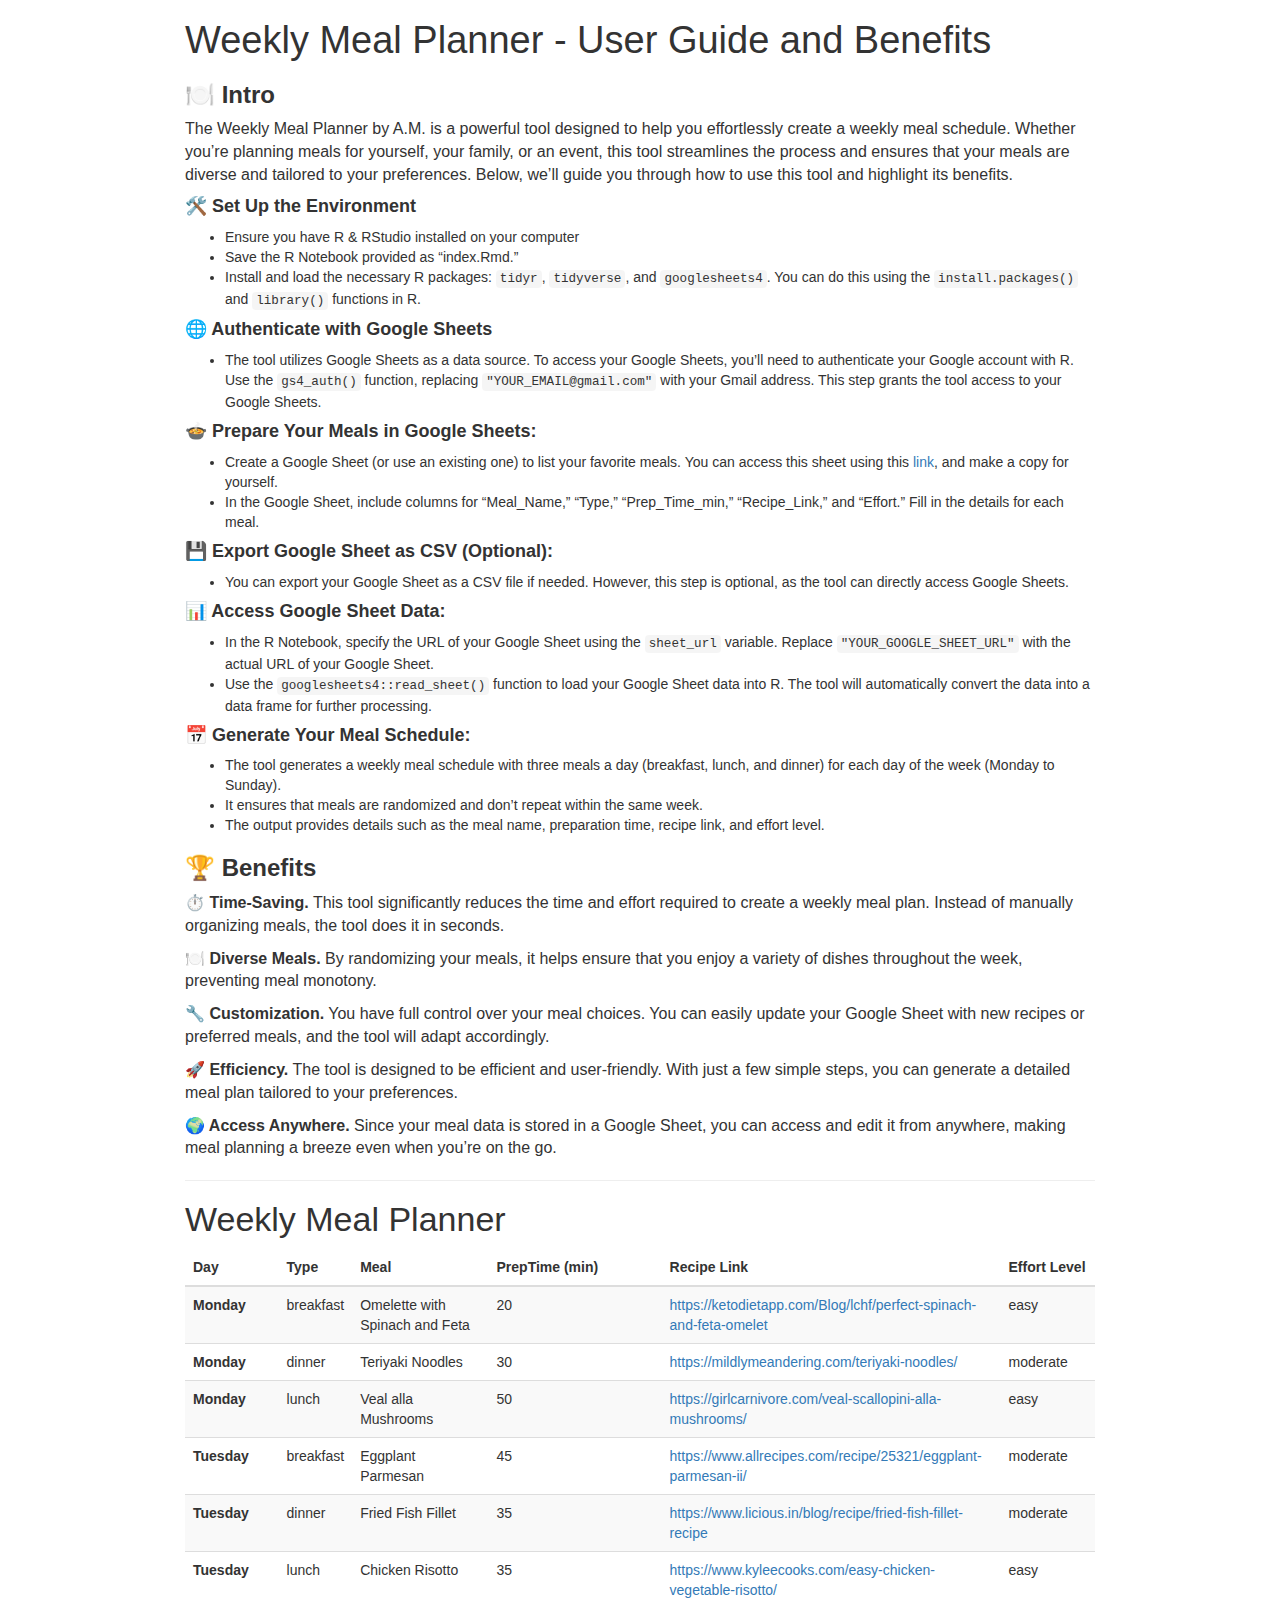
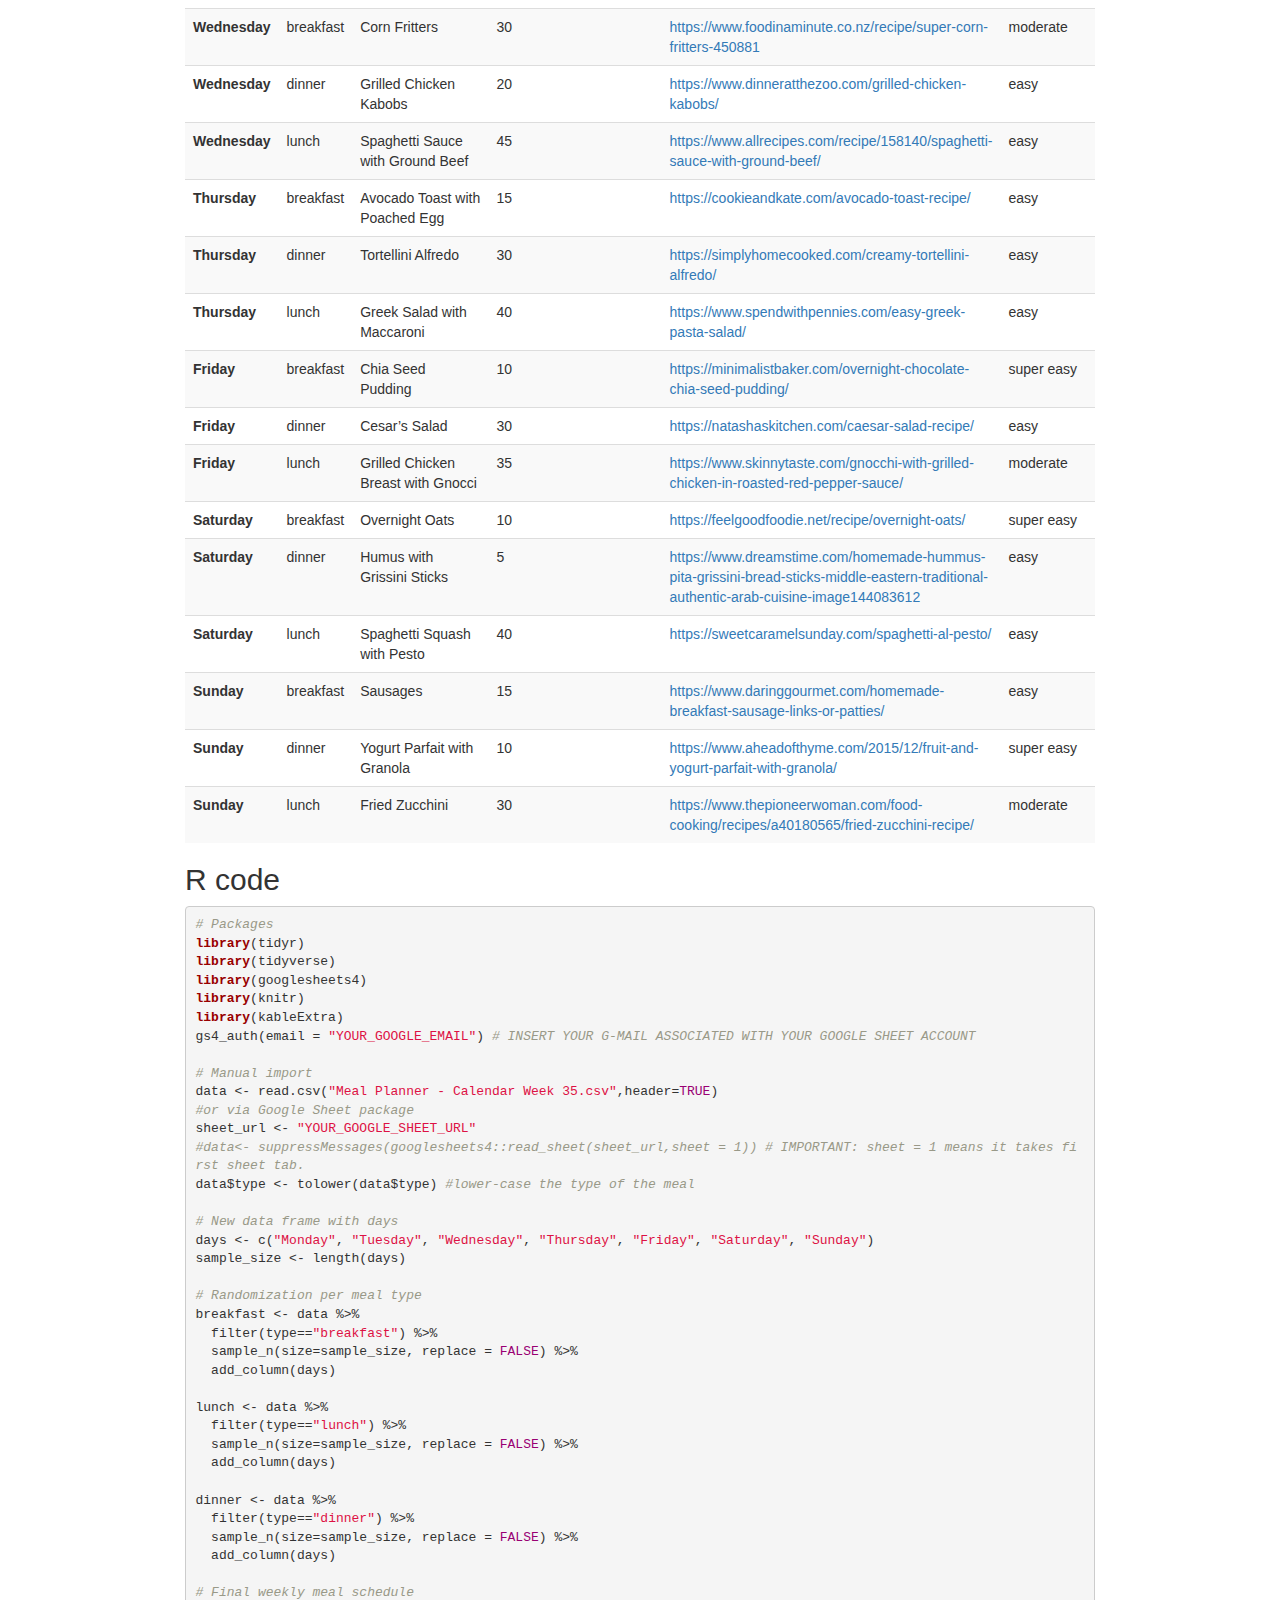
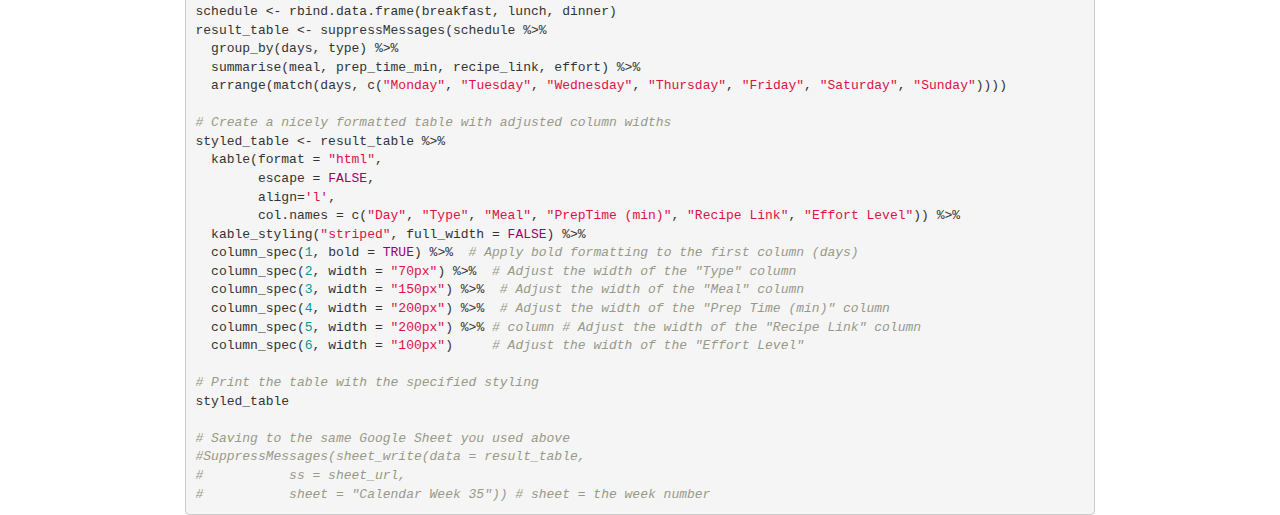
==== commit b62573ea: "update eval=False code" ====
--- a/index.html
+++ b/index.html
@@ -715,21 +715,27 @@
   summarise(meal, prep_time_min, recipe_link, effort) %&gt;%
   arrange(match(days, c(&quot;Monday&quot;, &quot;Tuesday&quot;, &quot;Wednesday&quot;, &quot;Thursday&quot;, &quot;Friday&quot;, &quot;Saturday&quot;, &quot;Sunday&quot;))))
 
-# Nicely formatted table
+# Create a nicely formatted table with adjusted column widths
 styled_table &lt;- result_table %&gt;%
   kable(format = &quot;html&quot;,
         escape = FALSE,
-        col.names = c(&quot;Day&quot;, &quot;Type&quot;, &quot;Meal&quot;, &quot;Prep Time (min)&quot;, &quot;Recipe Link&quot;, &quot;Effort Level&quot;)) %&gt;%
+        align=&#39;l&#39;,
+        col.names = c(&quot;Day&quot;, &quot;Type&quot;, &quot;Meal&quot;, &quot;PrepTime (min)&quot;, &quot;Recipe Link&quot;, &quot;Effort Level&quot;)) %&gt;%
   kable_styling(&quot;striped&quot;, full_width = FALSE) %&gt;%
-  column_spec(1, bold = TRUE)  # Apply bold formatting to the first column (days)
+  column_spec(1, bold = TRUE) %&gt;%  # Apply bold formatting to the first column (days)
+  column_spec(2, width = &quot;70px&quot;) %&gt;%  # Adjust the width of the &quot;Type&quot; column
+  column_spec(3, width = &quot;150px&quot;) %&gt;%  # Adjust the width of the &quot;Meal&quot; column
+  column_spec(4, width = &quot;200px&quot;) %&gt;%  # Adjust the width of the &quot;Prep Time (min)&quot; column
+  column_spec(5, width = &quot;200px&quot;) %&gt;% # column # Adjust the width of the &quot;Recipe Link&quot; column
+  column_spec(6, width = &quot;100px&quot;)     # Adjust the width of the &quot;Effort Level&quot; 
 
 # Print the table with the specified styling
 styled_table
 
 # Saving to the same Google Sheet you used above
-SuppressMessages(sheet_write(data = result_table,
-            ss = sheet_url,
-            sheet = &quot;Calendar Week 35&quot;)) # sheet = the week number</code></pre>
+#SuppressMessages(sheet_write(data = result_table,
+#           ss = sheet_url,
+#           sheet = &quot;Calendar Week 35&quot;)) # sheet = the week number</code></pre>
 </div>
 </div>
 
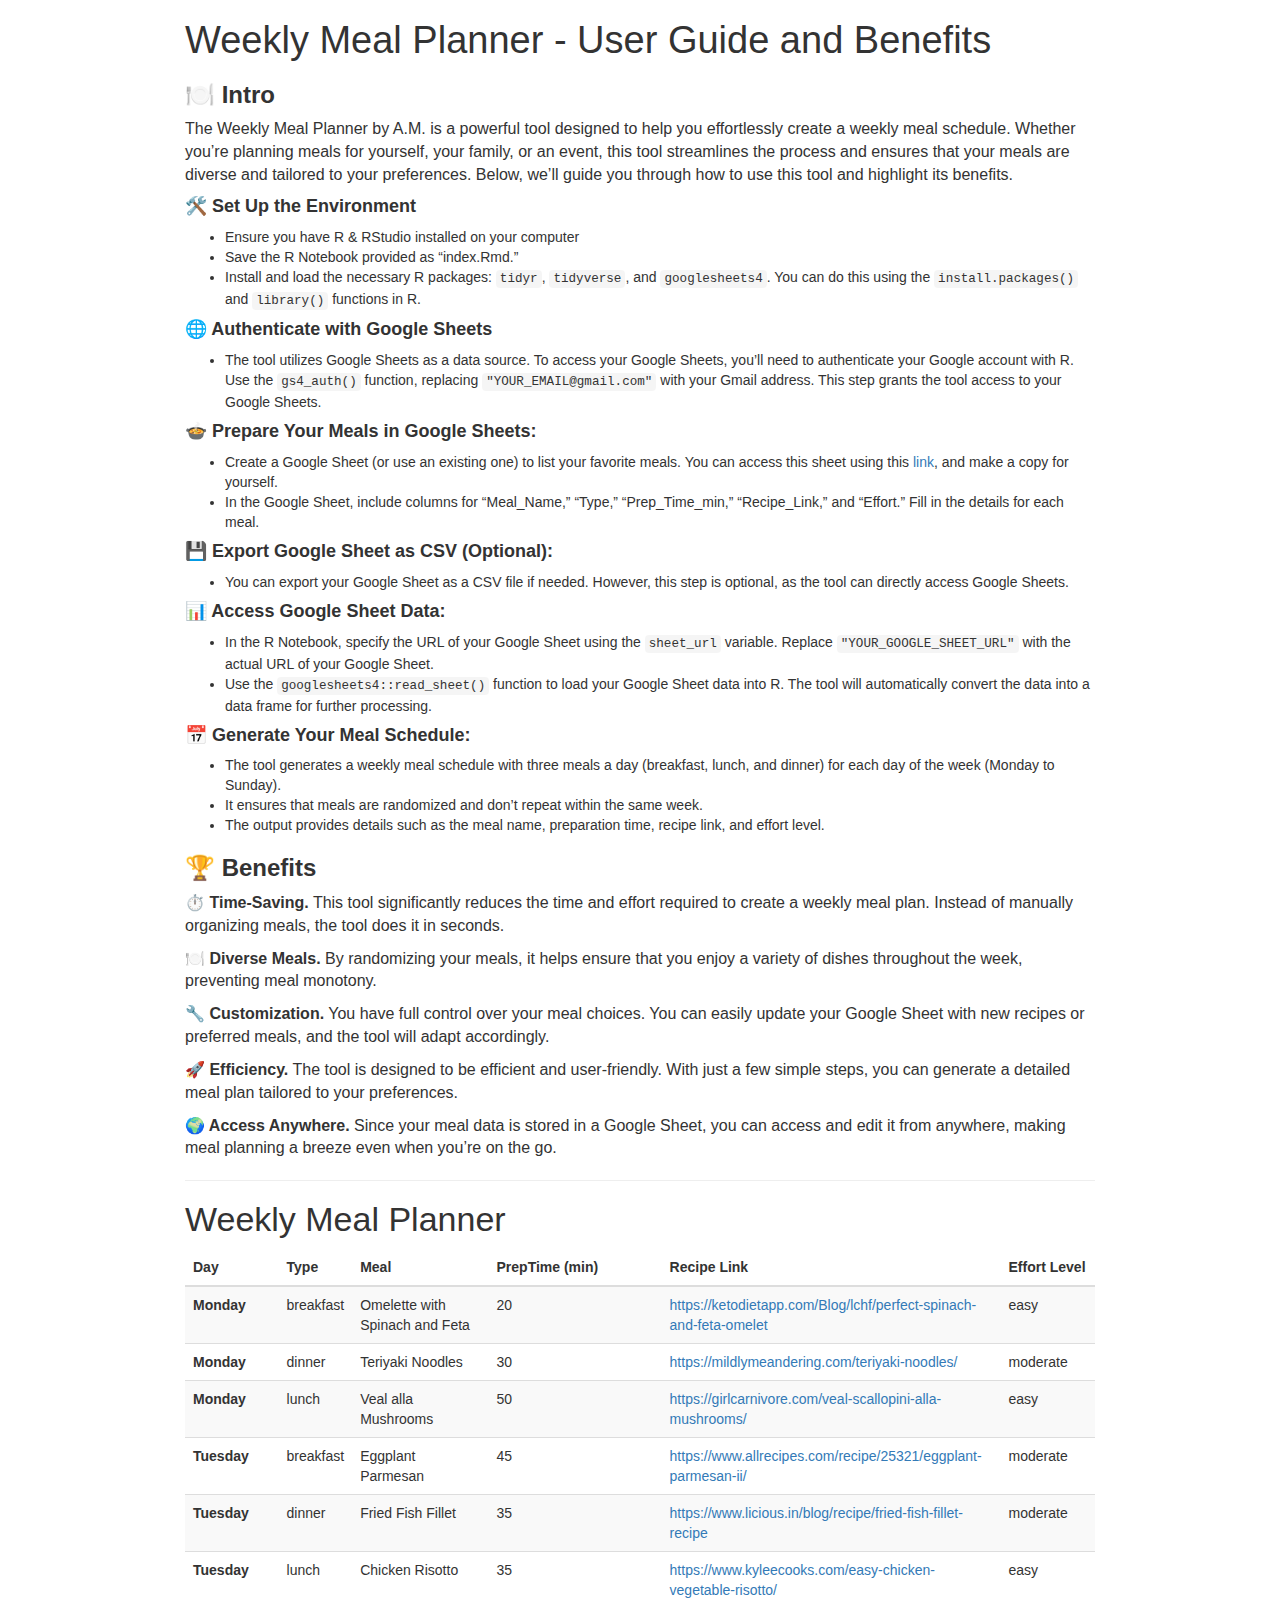
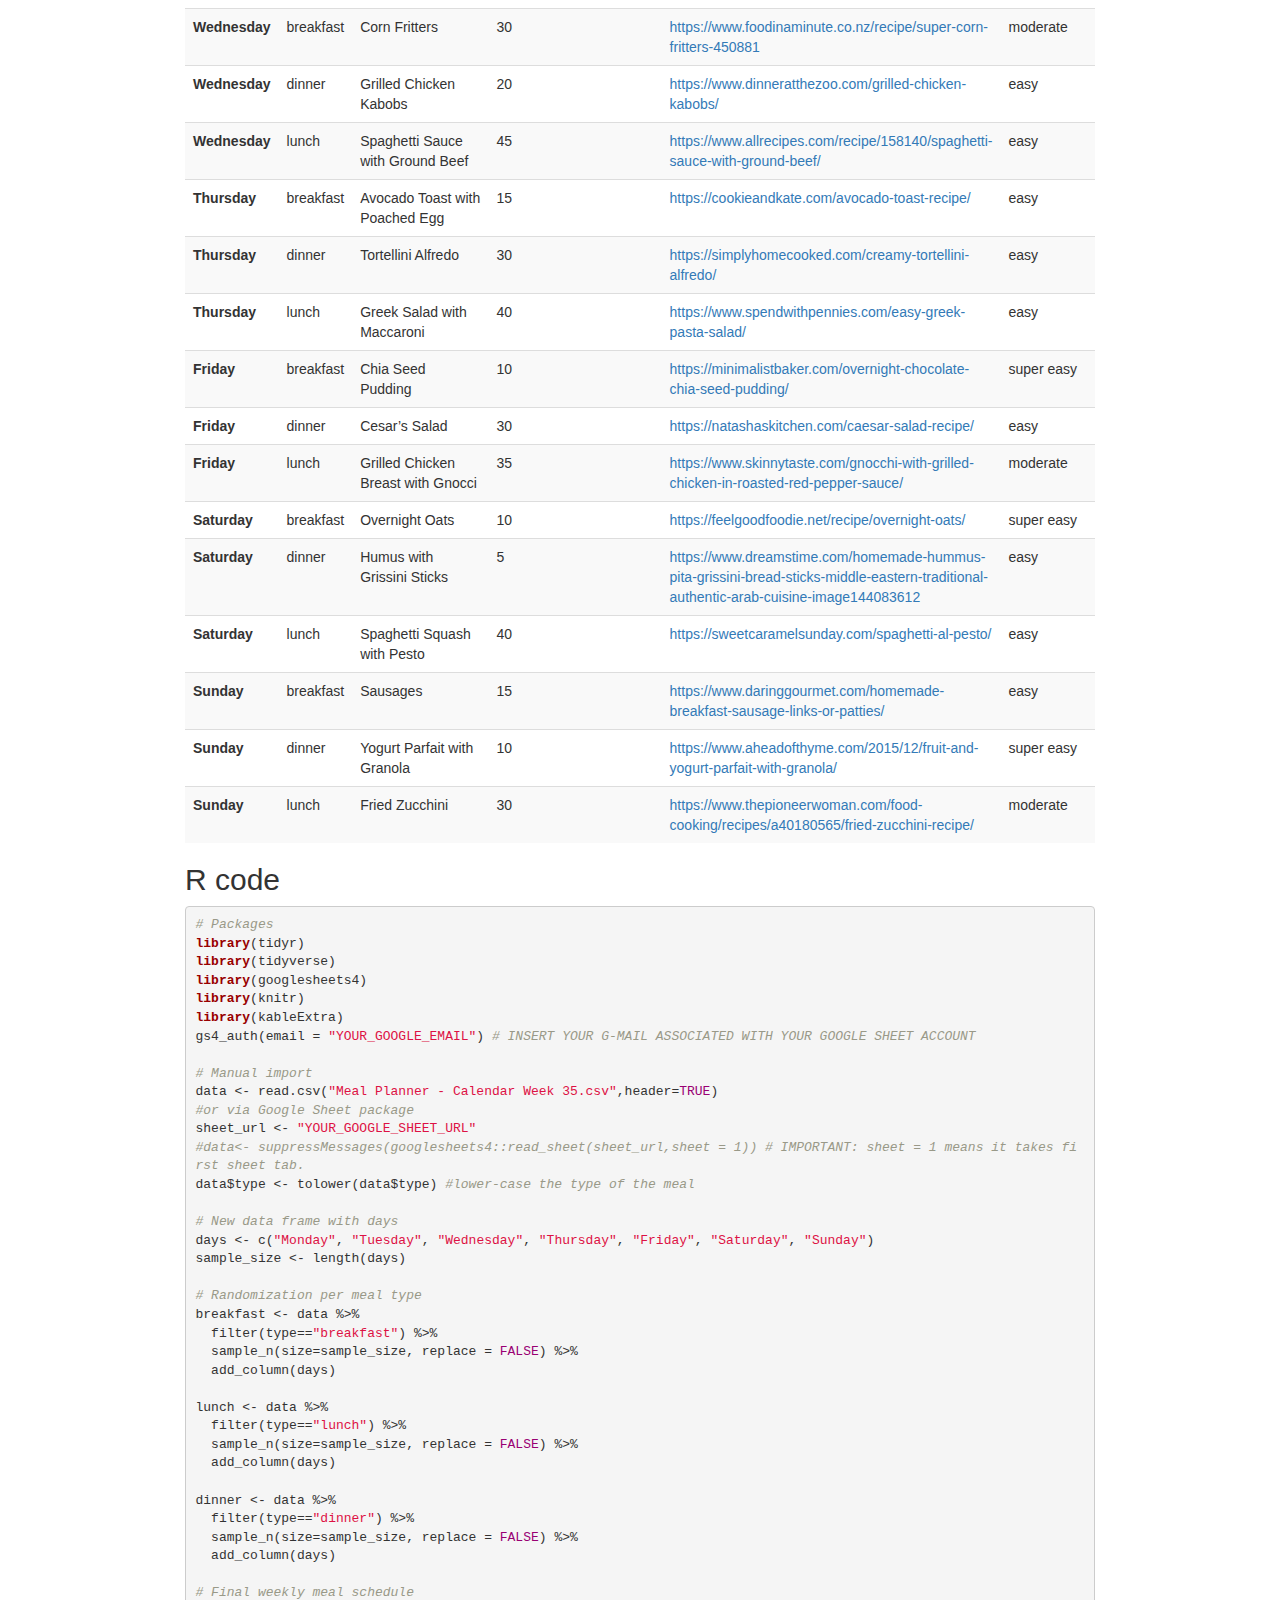
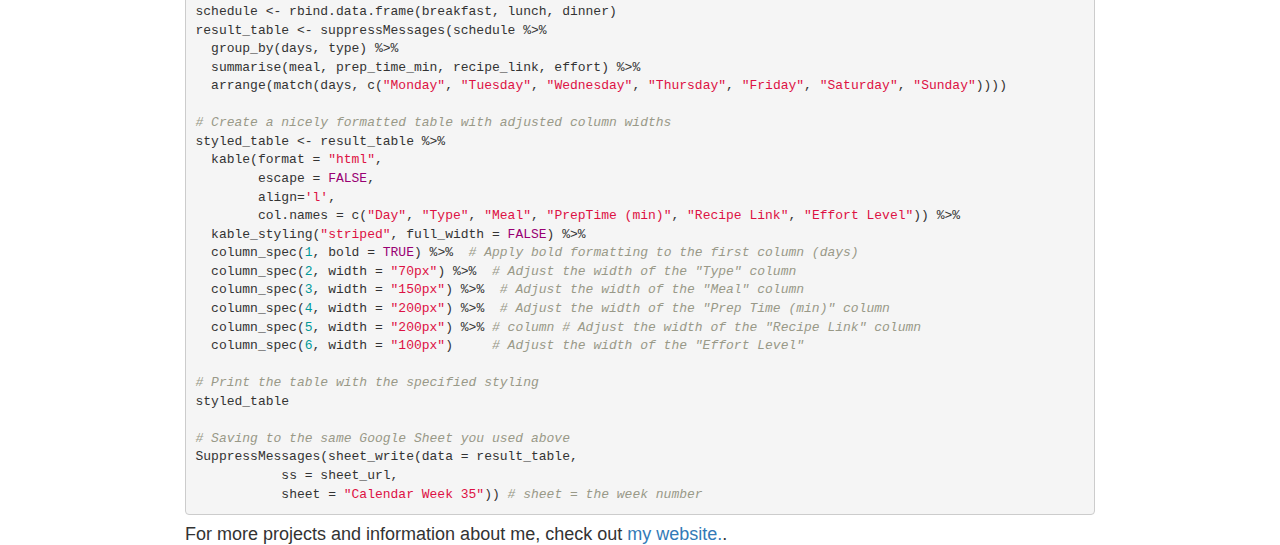
==== commit afa3505a: "update footer with personal website" ====
--- a/index.html
+++ b/index.html
@@ -733,9 +733,12 @@
 styled_table
 
 # Saving to the same Google Sheet you used above
-#SuppressMessages(sheet_write(data = result_table,
-#           ss = sheet_url,
-#           sheet = &quot;Calendar Week 35&quot;)) # sheet = the week number</code></pre>
+SuppressMessages(sheet_write(data = result_table,
+           ss = sheet_url,
+           sheet = &quot;Calendar Week 35&quot;)) # sheet = the week number</code></pre>
+<div id="for-more-projects-and-information-about-me-check-out-my-website.." class="section level4">
+<h4>For more projects and information about me, check out <a href="https://mirzamujanovic.github.io/website/">my website.</a>.</h4>
+</div>
 </div>
 </div>
 
